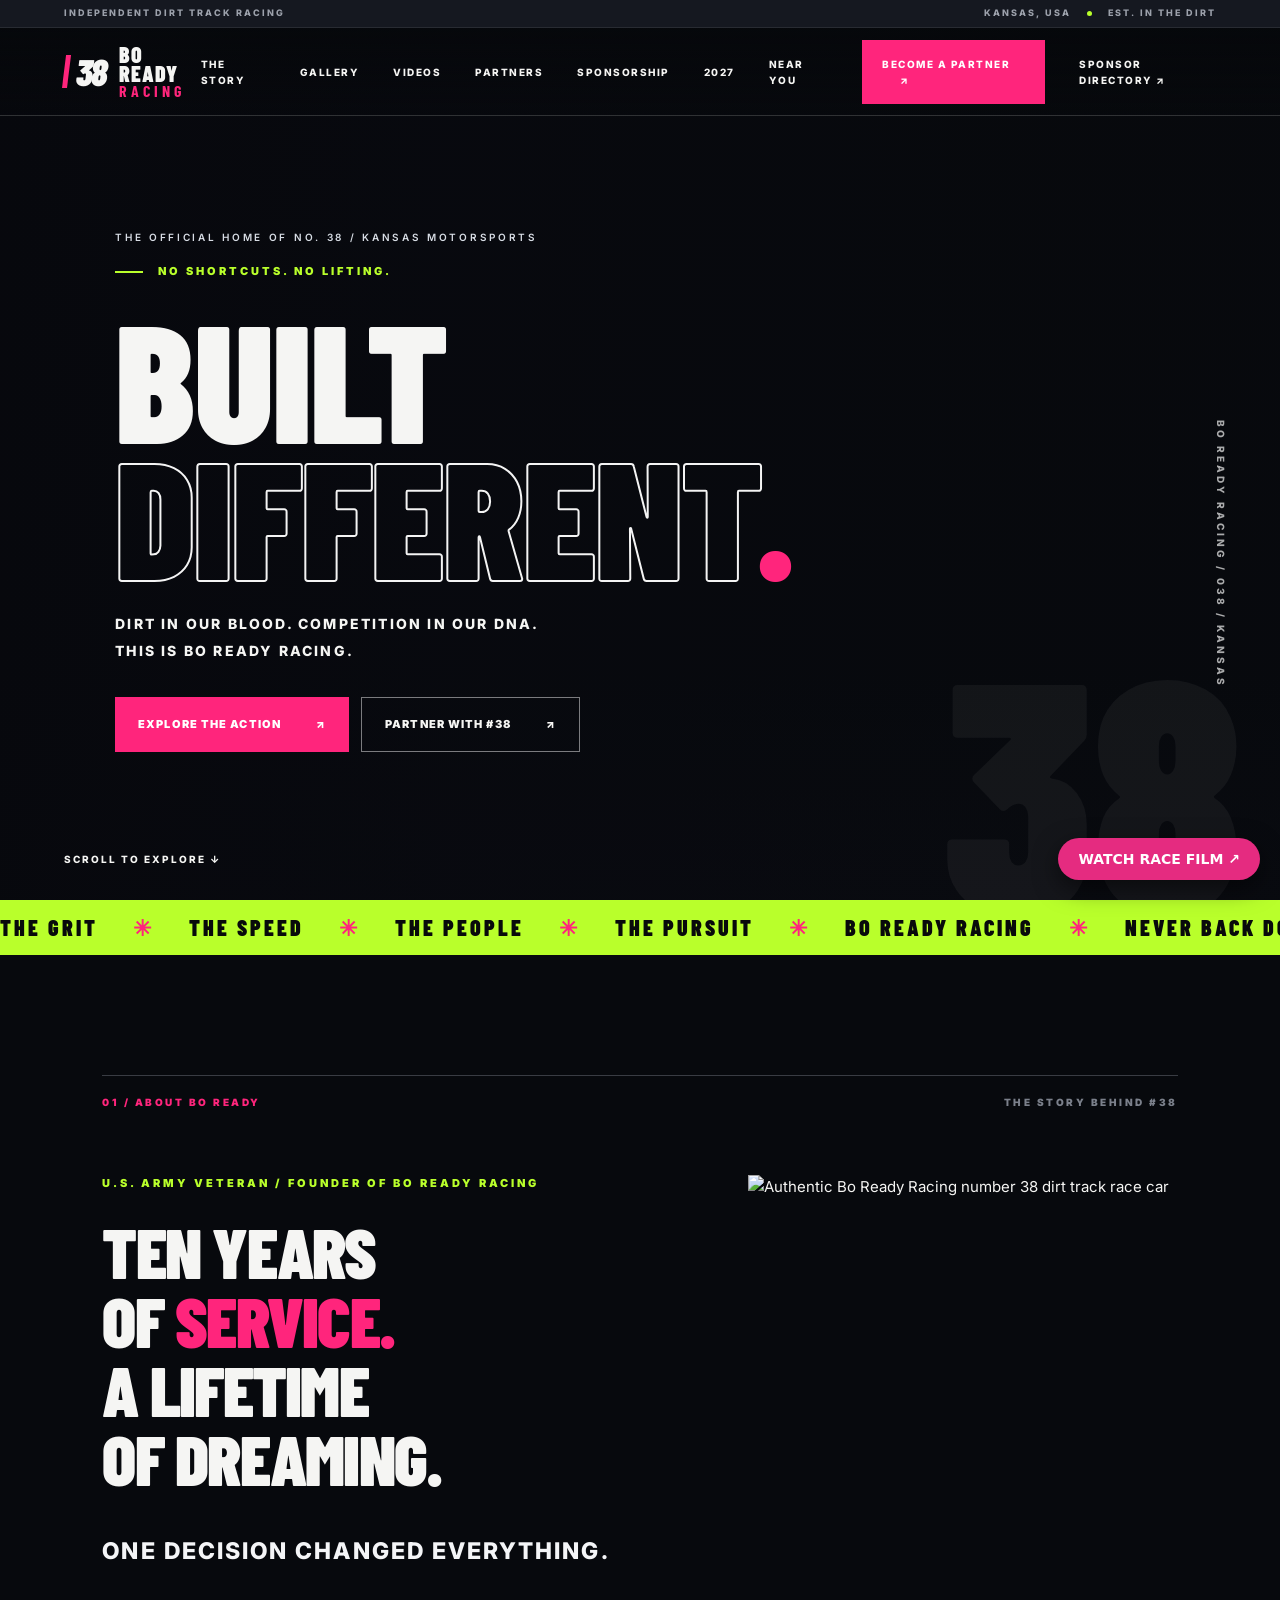
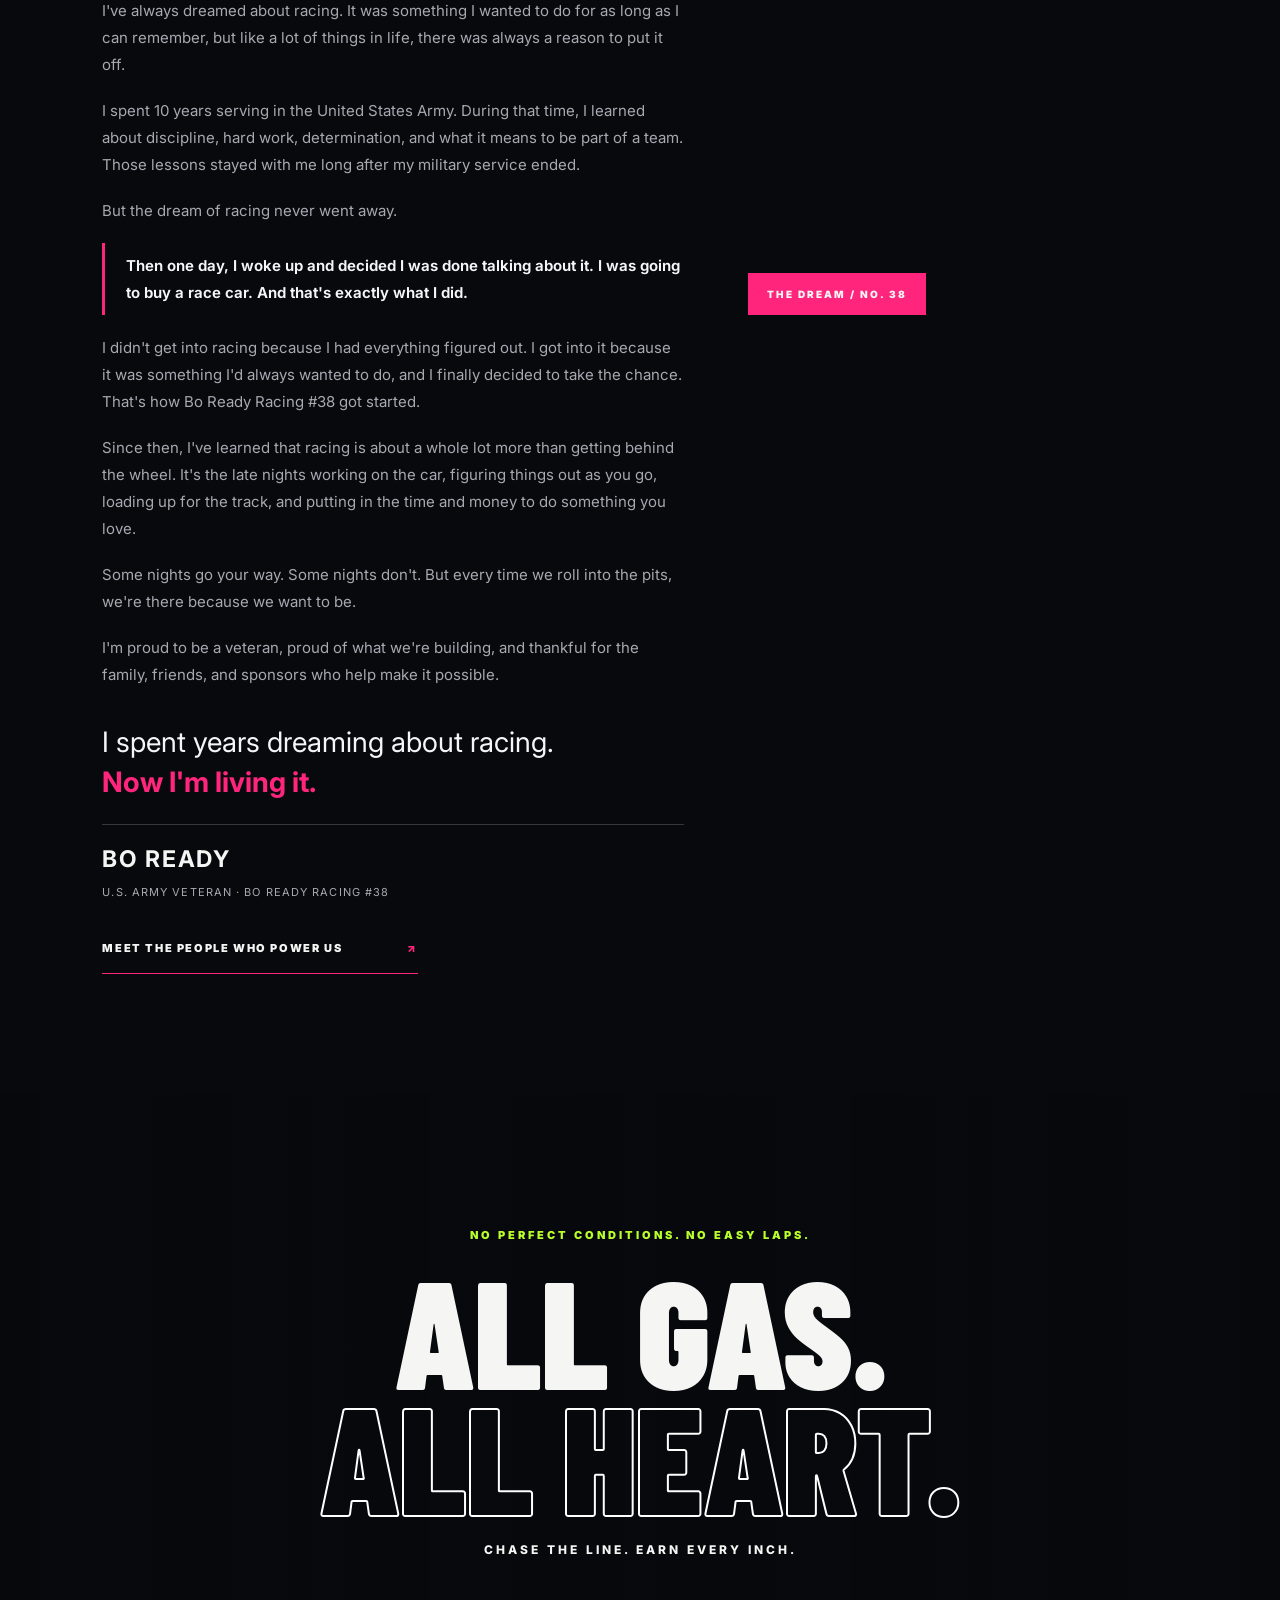
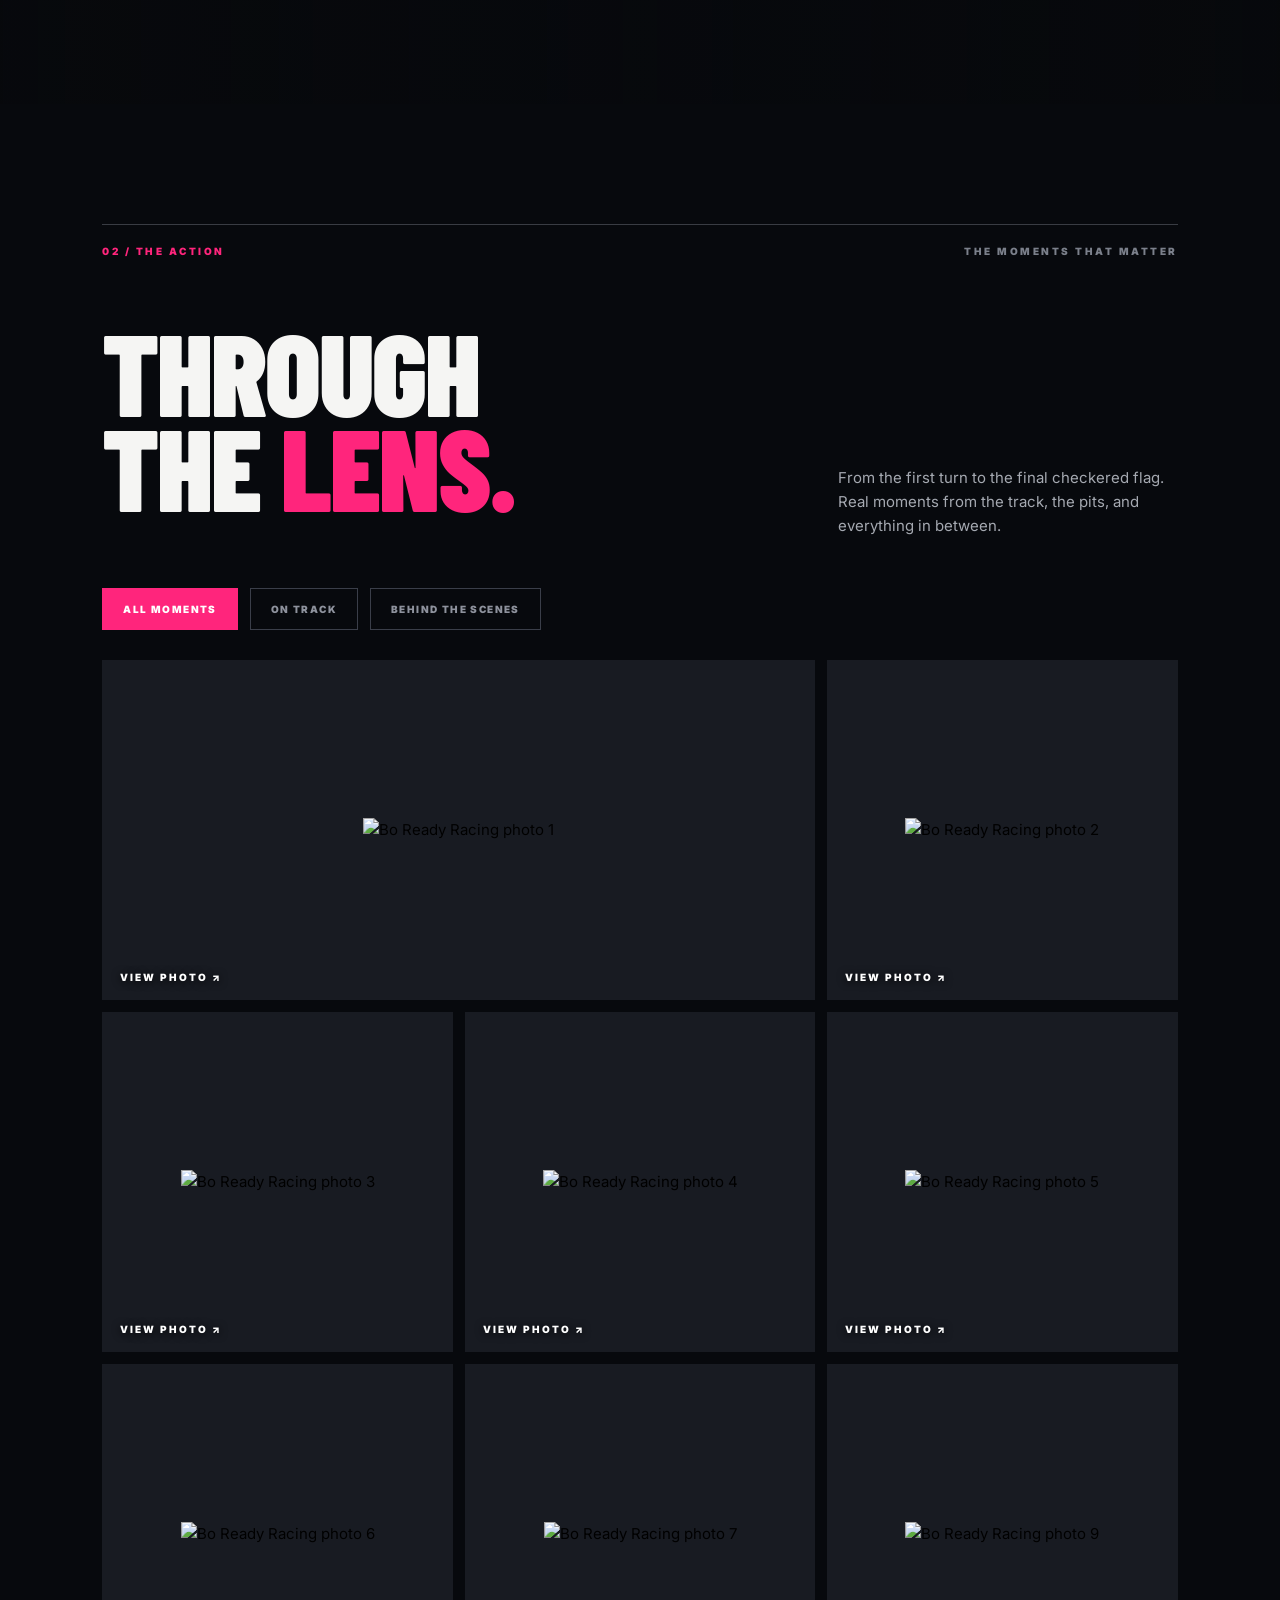
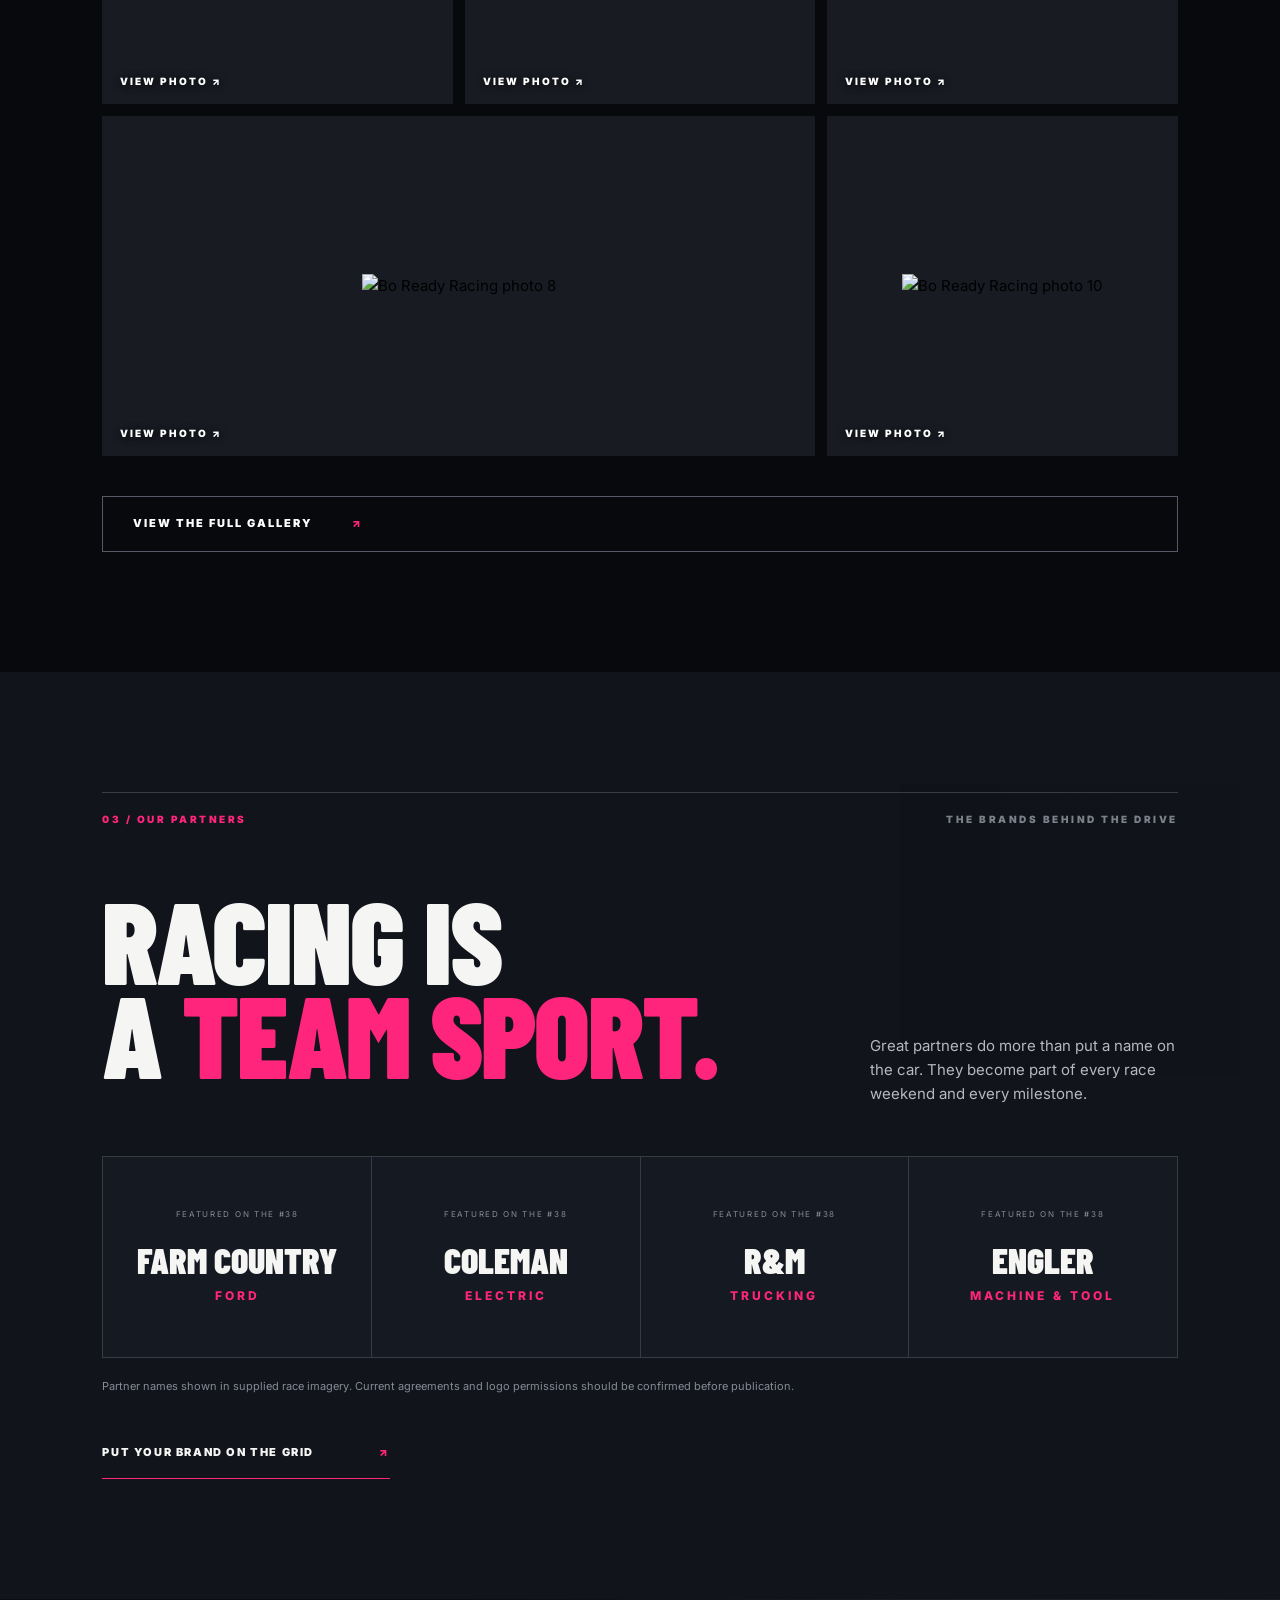
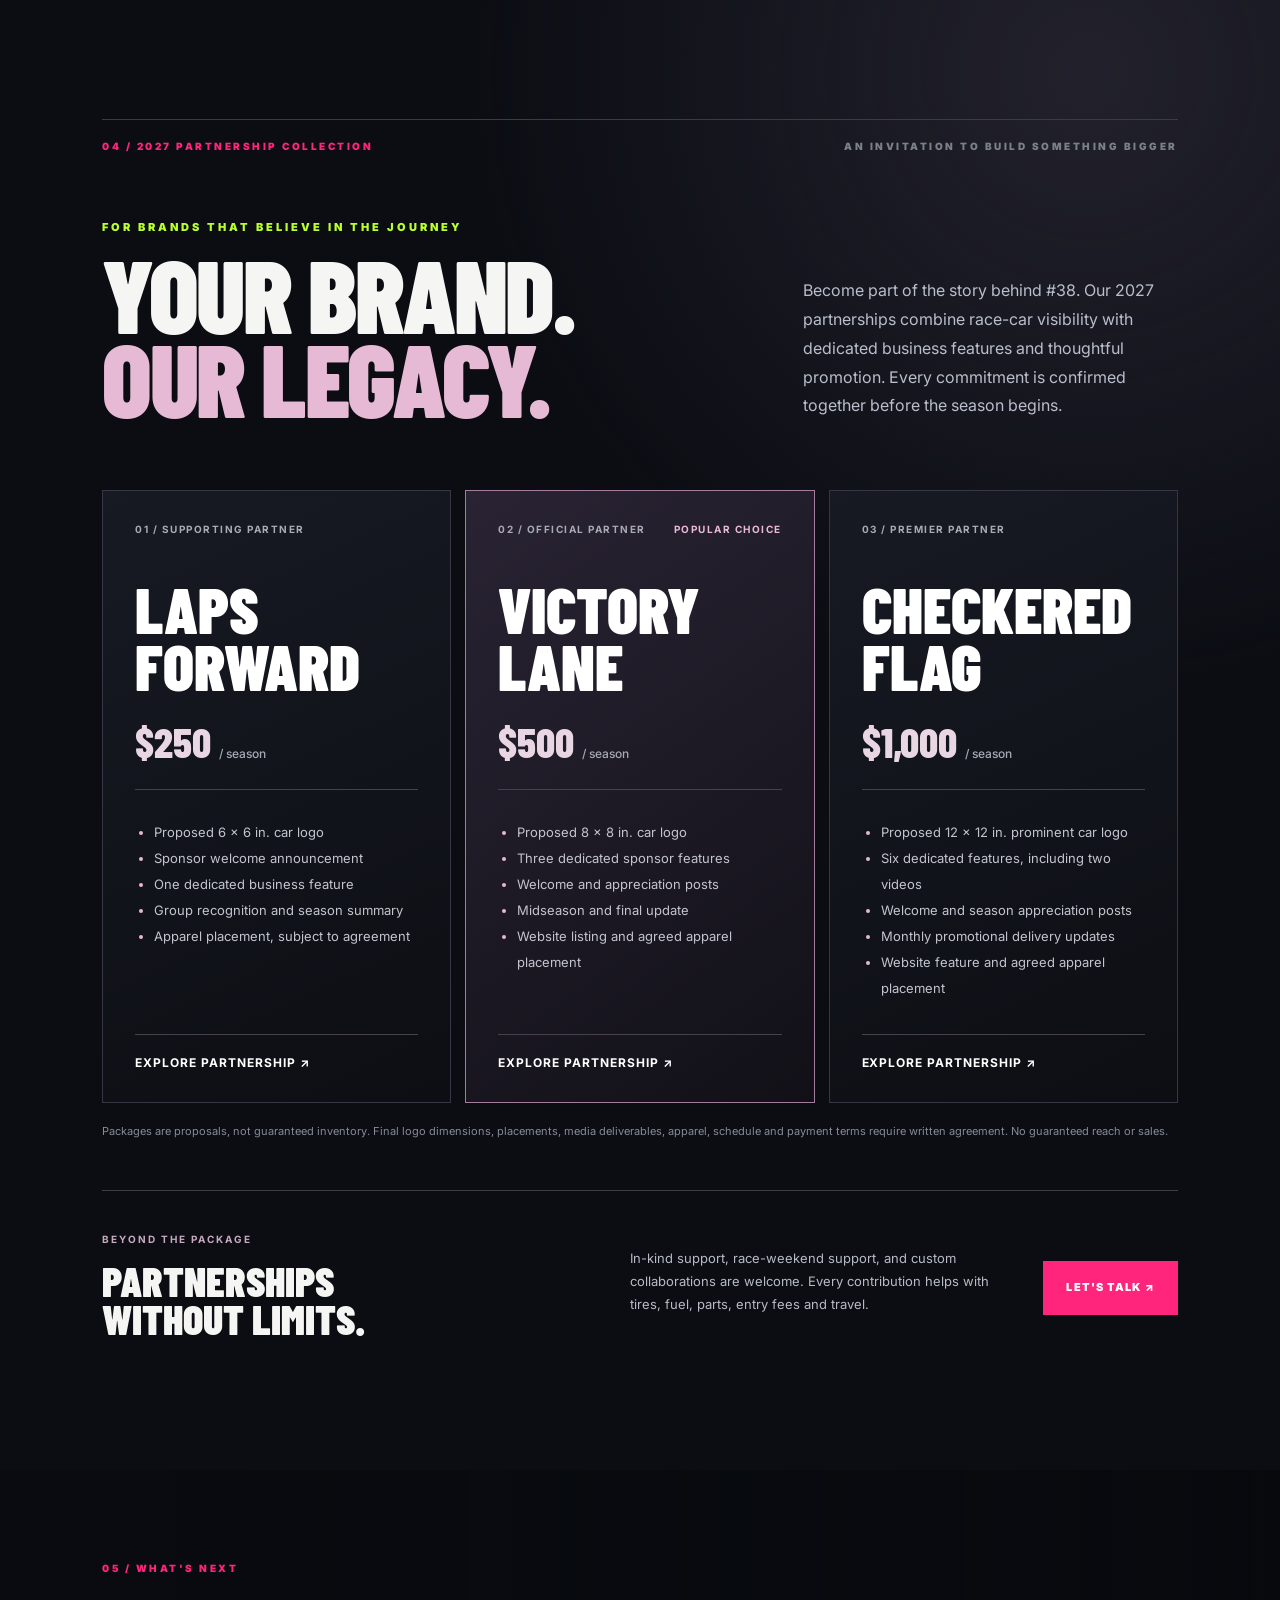
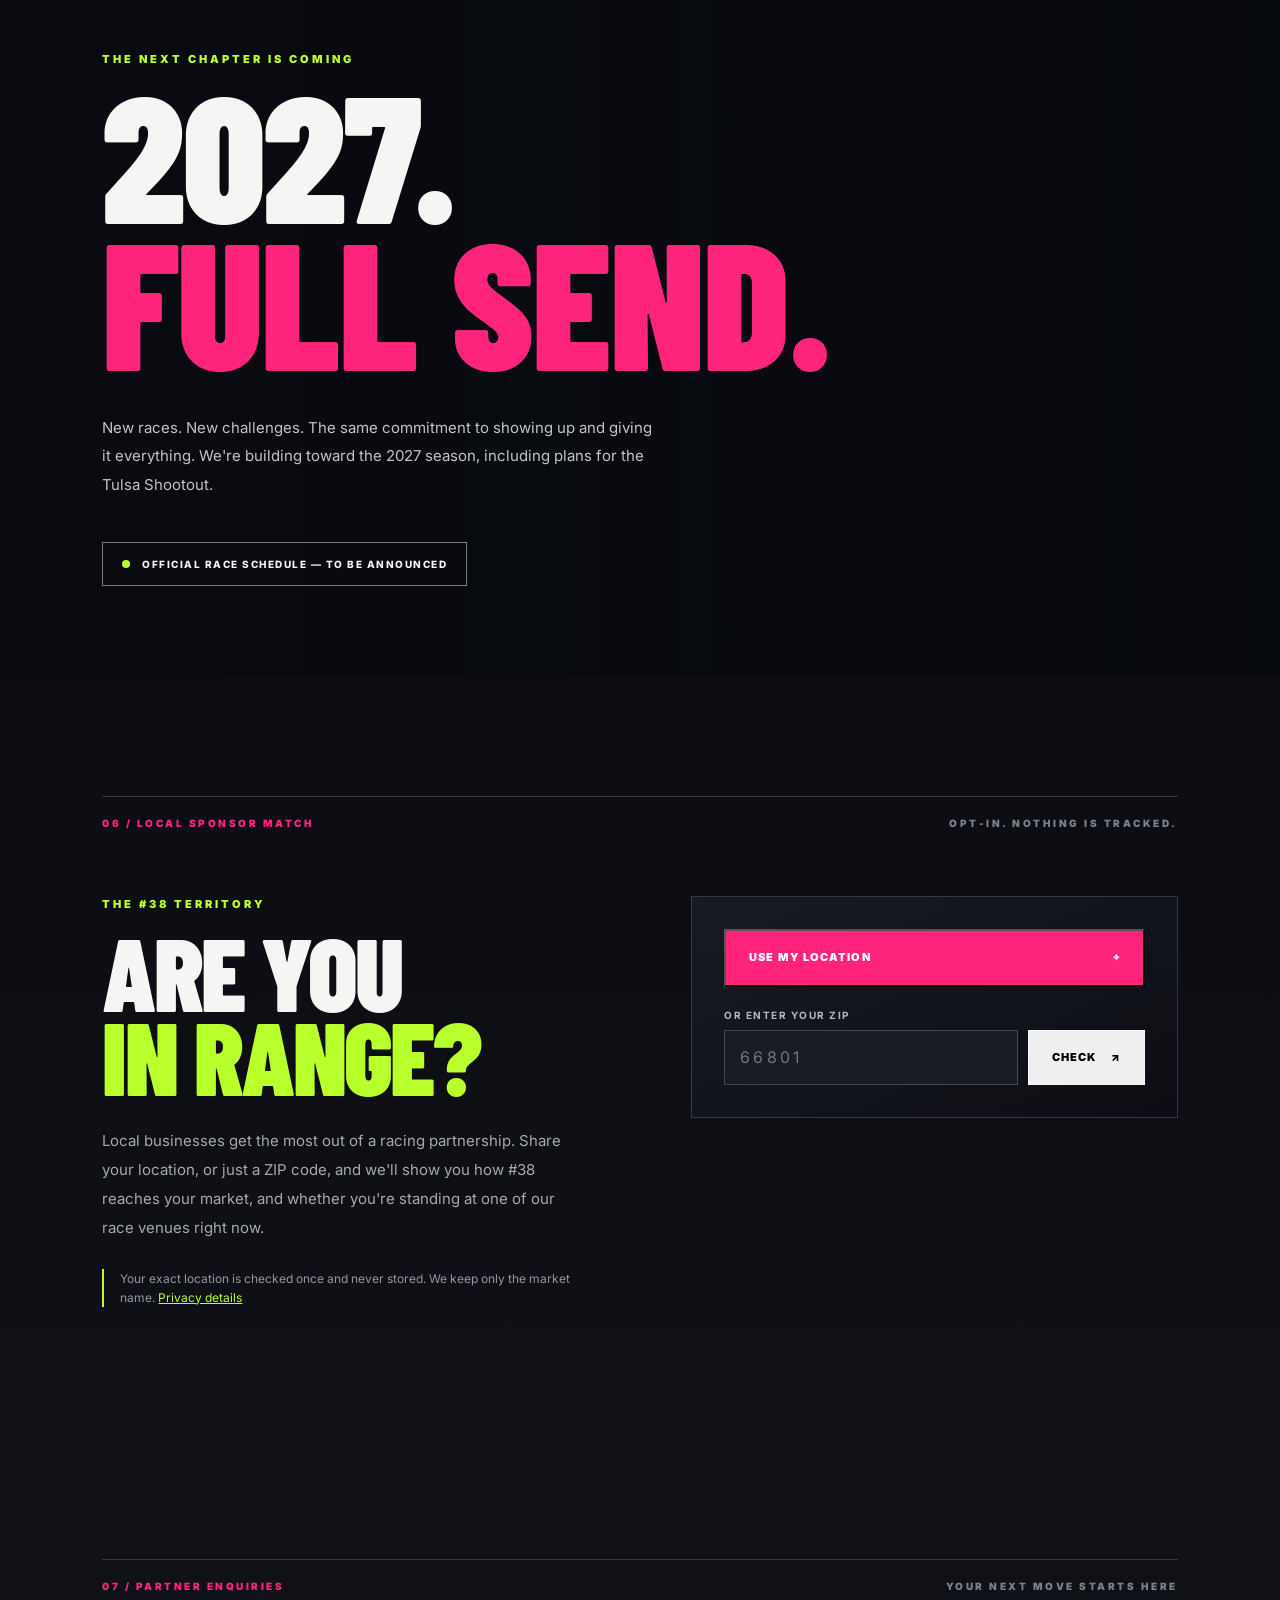
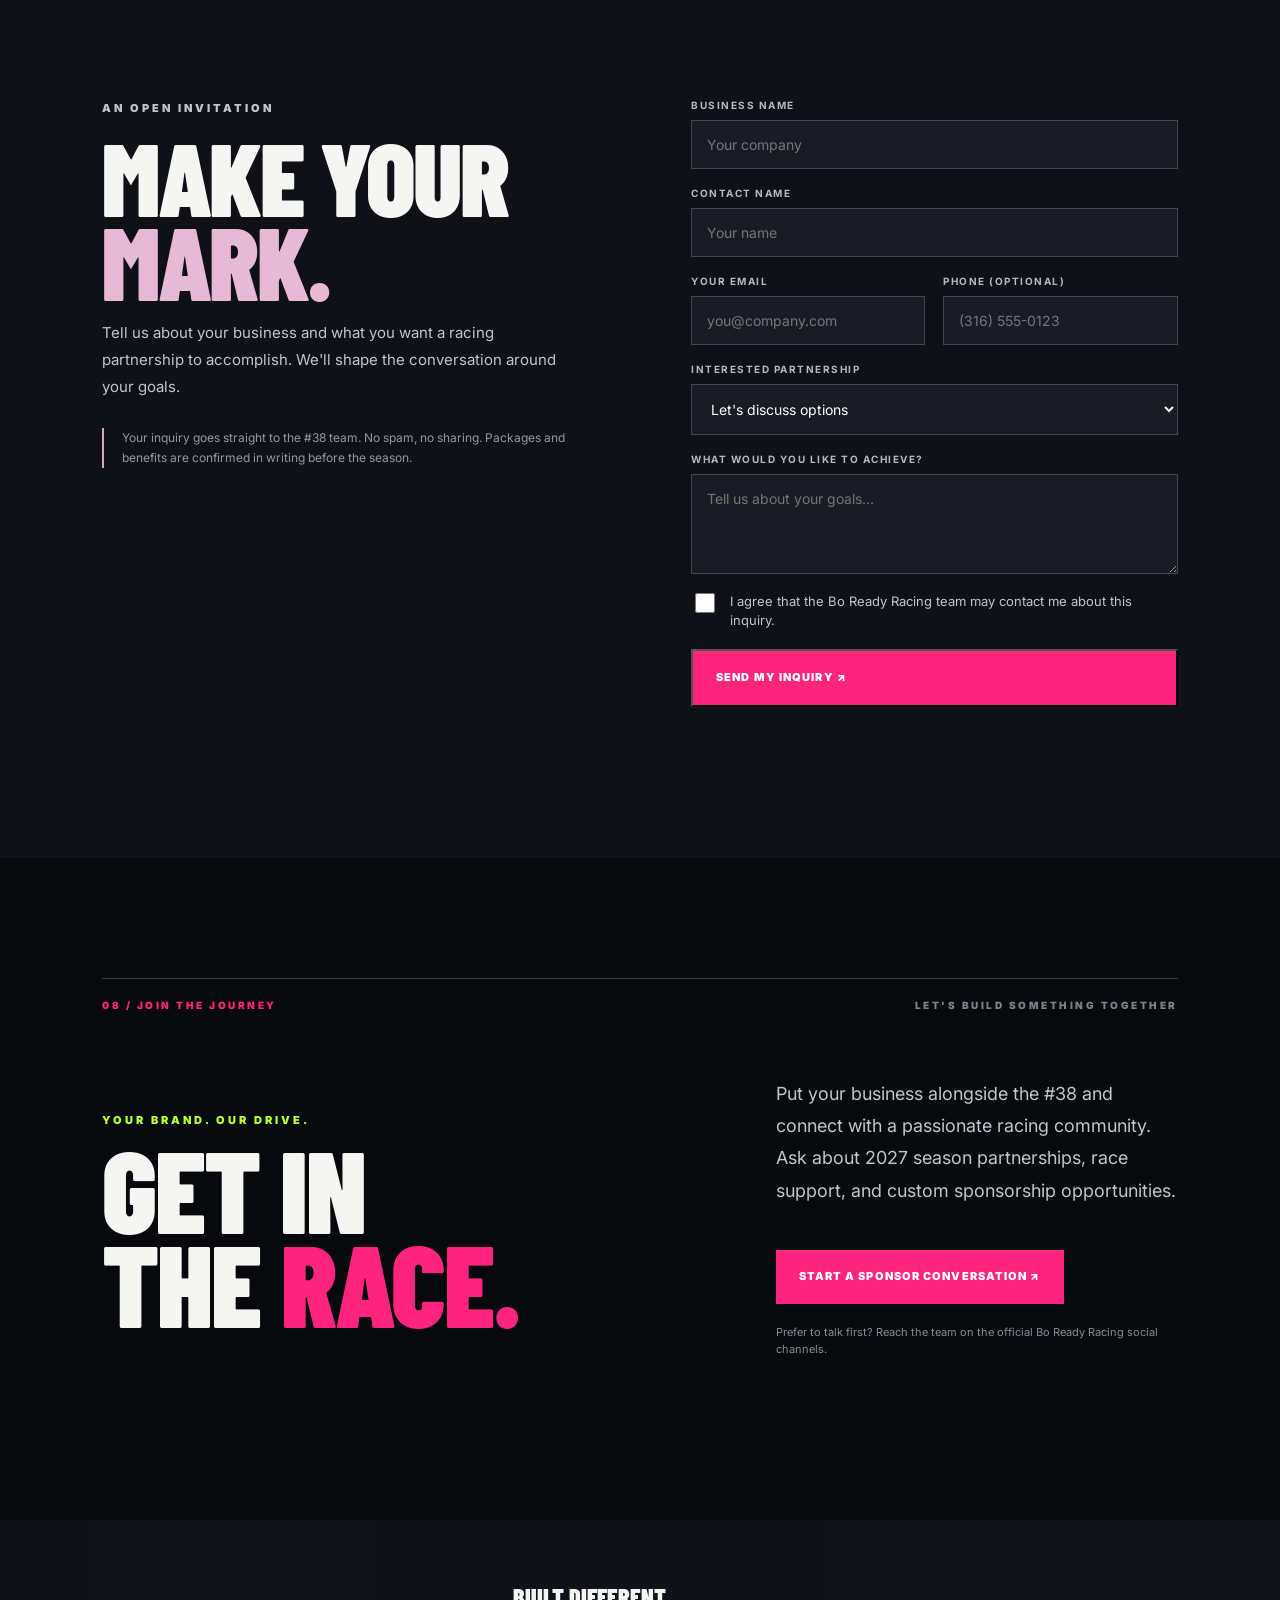
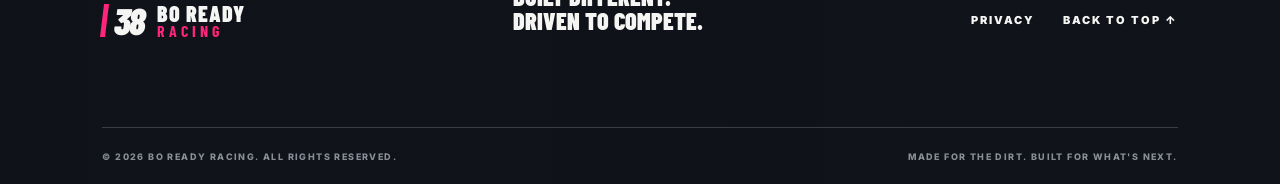
==== index.html @ 5e13cec2 "Add files via upload" ====
<!DOCTYPE html>

<html lang="en"><head><meta charset="utf-8"/><meta content="width=device-width,initial-scale=1" name="viewport"/><meta content="#090b10" name="theme-color"/><meta content="Bo Ready Racing #38. Kansas dirt track racing, race day stories, partners, and 2027 sponsorship opportunities." name="description"/><title>Bo Ready Racing — Built Different. #38</title><link href="%%SITE_URL%%/" rel="canonical"/><link href="favicon.svg" rel="icon" type="image/svg+xml"/><meta content="website" property="og:type"/><meta content="Bo Ready Racing" property="og:site_name"/><meta content="Bo Ready Racing #38 — Built Different" property="og:title"/><meta content="Kansas dirt track racing. Become a 2027 partner of the #38 car." property="og:description"/><meta content="%%SITE_URL%%/" property="og:url"/><meta content="%%SITE_URL%%/assets/photo-25.webp" property="og:image"/><meta content="summary_large_image" name="twitter:card"/><script type="application/ld+json">{"@context":"https://schema.org","@type":"SportsTeam","name":"Bo Ready Racing","sport":"Dirt track racing","url":"%%SITE_URL%%/","image":"%%SITE_URL%%/assets/photo-25.webp","description":"Independent dirt track racing team from Kansas, car #38."}</script><link href="https://fonts.googleapis.com" rel="preconnect"/><link crossorigin="" href="https://fonts.gstatic.com" rel="preconnect"/><link href="https://fonts.googleapis.com/css2?family=Barlow+Condensed:wght@500;600;700;800;900&amp;family=Inter:wght@400;500;600;700;800&amp;display=swap" rel="stylesheet"/><link href="styles.css" rel="stylesheet"/></head><body class="platinum-body"><div class="topline"><span>INDEPENDENT DIRT TRACK RACING</span><span>KANSAS, USA <i></i> EST. IN THE DIRT</span></div><header><a aria-label="Bo Ready Racing home" class="brand" href="#home"><span class="brand-icon">38</span><span class="brand-word">BO READY <strong>RACING</strong></span></a><button aria-expanded="false" aria-label="Toggle navigation" id="menu">☰</button><nav id="nav"><a href="#story">THE STORY</a><a href="gallery">GALLERY</a><a href="/videos">VIDEOS</a><a href="#partners">PARTNERS</a><a href="#packages">SPONSORSHIP</a><a href="#season">2027</a><a href="#nearby">NEAR YOU</a><a class="nav-cta" href="#inquiry">BECOME A PARTNER <span>↗</span></a><a href="/sponsors">SPONSOR DIRECTORY ↗</a></nav></header><main><section class="hero" id="home"><div class="hero-image"></div><div class="hero-shade"></div><div class="hero-content"><div class="platinum-stamp">THE OFFICIAL HOME OF NO. 38  /  KANSAS MOTORSPORTS</div><p class="kicker"><span class="dash"></span> NO SHORTCUTS. NO LIFTING.</p><h1>BUILT<br/><em>DIFFERENT<span>.</span></em></h1><p class="hero-description">DIRT IN OUR BLOOD. COMPETITION IN OUR DNA.<br/>THIS IS BO READY RACING.</p><div class="hero-actions"><a class="button primary" href="#gallery">EXPLORE THE ACTION <span>↗</span></a><a class="button ghost" href="#inquiry">PARTNER WITH #38 <span>↗</span></a></div></div><div class="hero-vertical">BO READY RACING / 038 / KANSAS</div><div class="hero-bottom"><span>SCROLL TO EXPLORE ↓</span><span>01 — 05</span></div><div class="hero-number">38</div></section><div class="ticker"><div>THE GRIT <b>✳</b> THE SPEED <b>✳</b> THE PEOPLE <b>✳</b> THE PURSUIT <b>✳</b> BO READY RACING <b>✳</b> NEVER BACK DOWN</div></div><section aria-labelledby="about-bo-title" class="section story story-personal" id="story">
<div class="section-top"><span class="index">01 / ABOUT BO READY</span><span class="side-note">THE STORY BEHIND #38</span></div>
<div class="story-grid"><div class="story-narrative">
<p class="overline">U.S. ARMY VETERAN <span aria-hidden="true">/</span> FOUNDER OF BO READY RACING</p>
<h2 id="about-bo-title">TEN YEARS<br/>OF <span>SERVICE.</span><br/>A LIFETIME<br/>OF DREAMING.</h2>
<p class="story-kicker">ONE DECISION CHANGED EVERYTHING.</p>
<p class="body-copy">I've always dreamed about racing. It was something I wanted to do for as long as I can remember, but like a lot of things in life, there was always a reason to put it off.</p>
<p class="body-copy">I spent 10 years serving in the United States Army. During that time, I learned about discipline, hard work, determination, and what it means to be part of a team. Those lessons stayed with me long after my military service ended.</p>
<p class="body-copy">But the dream of racing never went away.</p>
<p class="body-copy story-highlight">Then one day, I woke up and decided I was done talking about it. I was going to buy a race car. And that's exactly what I did.</p>
<p class="body-copy">I didn't get into racing because I had everything figured out. I got into it because it was something I'd always wanted to do, and I finally decided to take the chance. That's how Bo Ready Racing #38 got started.</p>
<p class="body-copy">Since then, I've learned that racing is about a whole lot more than getting behind the wheel. It's the late nights working on the car, figuring things out as you go, loading up for the track, and putting in the time and money to do something you love.</p>
<p class="body-copy">Some nights go your way. Some nights don't. But every time we roll into the pits, we're there because we want to be.</p>
<p class="body-copy">I'm proud to be a veteran, proud of what we're building, and thankful for the family, friends, and sponsors who help make it possible.</p>
<p class="story-closing">I spent years dreaming about racing.<br/><strong>Now I'm living it.</strong></p>
<div class="story-signature"><strong>BO READY</strong><span>U.S. ARMY VETERAN · BO READY RACING #38</span></div>
<a class="arrow-link" href="#partners">MEET THE PEOPLE WHO POWER US <span aria-hidden="true">↗</span></a>
</div><div class="story-visual"><img alt="Authentic Bo Ready Racing number 38 dirt track race car" loading="lazy" src="assets/photo-n01.webp"/><span class="image-tag">THE DREAM / NO. 38</span></div></div></section><section class="statement"><div class="statement-image"></div><div class="statement-content"><p class="overline">NO PERFECT CONDITIONS. NO EASY LAPS.</p><h2>ALL GAS.<br/><span>ALL HEART.</span></h2><p>CHASE THE LINE. EARN EVERY INCH.</p></div></section><section class="section action" id="gallery"><div class="section-top"><span class="index">02 / THE ACTION</span><span class="side-note">THE MOMENTS THAT MATTER</span></div><div class="section-heading"><h2>THROUGH<br/>THE <span>LENS.</span></h2><p>From the first turn to the final checkered flag. Real moments from the track, the pits, and everything in between.</p></div><div aria-label="Filter gallery" class="filters"><button class="active" data-filter="all">ALL MOMENTS</button><button data-filter="action">ON TRACK</button><button data-filter="pits">BEHIND THE SCENES</button></div><div class="gallery" id="photos"></div><a class="loadmore" href="gallery" id="more">VIEW THE FULL GALLERY <span>↗</span></a></section><section class="section partners" id="partners"><div class="section-top"><span class="index">03 / OUR PARTNERS</span><span class="side-note">THE BRANDS BEHIND THE DRIVE</span></div><div class="partners-head"><h2>RACING IS<br/>A <span>TEAM SPORT.</span></h2><p>Great partners do more than put a name on the car. They become part of every race weekend and every milestone.</p></div><div class="partner-logos"><div><small>FEATURED ON THE #38</small><strong>FARM COUNTRY</strong><span>FORD</span></div><div><small>FEATURED ON THE #38</small><strong>COLEMAN</strong><span>ELECTRIC</span></div><div><small>FEATURED ON THE #38</small><strong>R&amp;M</strong><span>TRUCKING</span></div><div><small>FEATURED ON THE #38</small><strong>ENGLER</strong><span>MACHINE &amp; TOOL</span></div></div><p class="disclaimer">Partner names shown in supplied race imagery. Current agreements and logo permissions should be confirmed before publication.</p><a class="arrow-link" href="#inquiry">PUT YOUR BRAND ON THE GRID <span>↗</span></a></section><section class="section platinum" id="packages"><div class="section-top"><span class="index">04 / 2027 PARTNERSHIP COLLECTION</span><span class="side-note">AN INVITATION TO BUILD SOMETHING BIGGER</span></div><div class="platinum-intro"><div><p class="overline">FOR BRANDS THAT BELIEVE IN THE JOURNEY</p><h2>YOUR BRAND.<br/><span>OUR LEGACY.</span></h2></div><p>Become part of the story behind #38. Our 2027 partnerships combine race-car visibility with dedicated business features and thoughtful promotion. Every commitment is confirmed together before the season begins.</p></div><div class="tier-grid"><article class="tier"><div class="tier-top">01 / SUPPORTING PARTNER</div><h3>LAPS<br/>FORWARD</h3><div class="tier-price">$250 <small>/ season</small></div><ul><li>Proposed 6 × 6 in. car logo</li><li>Sponsor welcome announcement</li><li>One dedicated business feature</li><li>Group recognition and season summary</li><li>Apparel placement, subject to agreement</li></ul><a class="tier-link" data-tier="Laps Forward — $250" href="#inquiry">EXPLORE PARTNERSHIP ↗</a></article><article class="tier featured"><div class="tier-top">02 / OFFICIAL PARTNER <span>POPULAR CHOICE</span></div><h3>VICTORY<br/>LANE</h3><div class="tier-price">$500 <small>/ season</small></div><ul><li>Proposed 8 × 8 in. car logo</li><li>Three dedicated sponsor features</li><li>Welcome and appreciation posts</li><li>Midseason and final update</li><li>Website listing and agreed apparel placement</li></ul><a class="tier-link" data-tier="Victory Lane — $500" href="#inquiry">EXPLORE PARTNERSHIP ↗</a></article><article class="tier"><div class="tier-top">03 / PREMIER PARTNER</div><h3>CHECKERED<br/>FLAG</h3><div class="tier-price">$1,000 <small>/ season</small></div><ul><li>Proposed 12 × 12 in. prominent car logo</li><li>Six dedicated features, including two videos</li><li>Welcome and season appreciation posts</li><li>Monthly promotional delivery updates</li><li>Website feature and agreed apparel placement</li></ul><a class="tier-link" data-tier="Checkered Flag — $1,000" href="#inquiry">EXPLORE PARTNERSHIP ↗</a></article></div><p class="disclaimer">Packages are proposals, not guaranteed inventory. Final logo dimensions, placements, media deliverables, apparel, schedule and payment terms require written agreement. No guaranteed reach or sales.</p><div class="tier-footer"><div><span>BEYOND THE PACKAGE</span><h3>PARTNERSHIPS<br/>WITHOUT LIMITS.</h3></div><p>In-kind support, race-weekend support, and custom collaborations are welcome. Every contribution helps with tires, fuel, parts, entry fees and travel.</p><a class="button primary" href="#inquiry">LET'S TALK ↗</a></div></section><section class="season" id="season"><div class="season-photo"></div><div class="season-inner"><span class="index">05 / WHAT'S NEXT</span><p class="overline">THE NEXT CHAPTER IS COMING</p><h2>2027.<br/><span>FULL SEND.</span></h2><p>New races. New challenges. The same commitment to showing up and giving it everything. We're building toward the 2027 season, including plans for the Tulsa Shootout.</p><div class="season-pill"><span class="pulse"></span> OFFICIAL RACE SCHEDULE — TO BE ANNOUNCED</div></div></section><section class="section nearby" id="nearby"><div class="section-top"><span class="index">06 / LOCAL SPONSOR MATCH</span><span class="side-note">OPT-IN. NOTHING IS TRACKED.</span></div><div class="nearby-grid"><div><p class="overline">THE #38 TERRITORY</p><h2>ARE YOU<br/><span>IN RANGE?</span></h2><p class="body-copy">Local businesses get the most out of a racing partnership. Share your location, or just a ZIP code, and we'll show you how #38 reaches your market, and whether you're standing at one of our race venues right now.</p><p class="privacy-line">Your exact location is checked once and never stored. We keep only the market name. <a href="privacy">Privacy details</a></p></div><div class="nearby-card" id="geo-card"><div class="geo-actions"><button class="button primary" id="geo-btn" type="button">USE MY LOCATION <span>⌖</span></button><form class="zip-form" id="zip-form" novalidate=""><label for="zip">OR ENTER YOUR ZIP</label><div><input autocomplete="postal-code" id="zip" inputmode="numeric" maxlength="5" pattern="[0-9]{5}" placeholder="66801"/><button class="button ghost" type="submit">CHECK <span>↗</span></button></div></form></div><div aria-live="polite" class="geo-result" hidden="" id="geo-result" role="status"><span class="geo-badge" id="geo-badge"></span><h3 id="geo-headline"></h3><p id="geo-message"></p><p class="geo-venue" hidden="" id="geo-venue"></p><div class="geo-buttons"><button class="button primary" hidden="" id="geo-checkin" type="button">CHECK IN AT THE TRACK <span>✓</span></button><a class="button ghost" href="#inquiry" id="geo-cta">TALK PARTNERSHIP <span>↗</span></a></div></div></div></div></section><section class="section inquiry" id="inquiry"><div class="section-top"><span class="index">07 / PARTNER ENQUIRIES</span><span class="side-note">YOUR NEXT MOVE STARTS HERE</span></div><div class="inquiry-grid"><div><p class="overline">AN OPEN INVITATION</p><h2>MAKE YOUR<br/><span>MARK.</span></h2><p>Tell us about your business and what you want a racing partnership to accomplish. We'll shape the conversation around your goals.</p><div class="inquiry-note">Your inquiry goes straight to the #38 team. No spam, no sharing. Packages and benefits are confirmed in writing before the season.</div></div><form id="sponsor-form" novalidate=""><div aria-hidden="true" class="hp"><label>Website<input autocomplete="off" name="website" tabindex="-1"/></label></div><label>BUSINESS NAME<input autocomplete="organization" maxlength="120" name="business" placeholder="Your company" required=""/><em class="err" data-err="business"></em></label><label>CONTACT NAME<input autocomplete="name" maxlength="120" name="contact" placeholder="Your name" required=""/><em class="err" data-err="contact"></em></label><div class="two"><label>YOUR EMAIL<input autocomplete="email" maxlength="200" name="email" placeholder="you@company.com" required="" type="email"/><em class="err" data-err="email"></em></label><label>PHONE (OPTIONAL)<input autocomplete="tel" maxlength="40" name="phone" placeholder="(316) 555-0123" type="tel"/><em class="err" data-err="phone"></em></label></div><label>INTERESTED PARTNERSHIP<select name="package"><option>Let's discuss options</option><option>Laps Forward — $250</option><option>Victory Lane — $500</option><option>Checkered Flag — $1,000</option><option>Custom / in-kind partnership</option></select></label><label>WHAT WOULD YOU LIKE TO ACHIEVE?<textarea maxlength="1500" name="goals" placeholder="Tell us about your goals..." rows="4"></textarea></label><input name="market" type="hidden"/><p class="market-tag" hidden="" id="market-tag"></p><label class="check"><input name="consent" required="" type="checkbox"/><span>I agree that the Bo Ready Racing team may contact me about this inquiry.</span></label><em class="err" data-err="consent"></em><button class="button primary" id="submit-btn" type="submit">SEND MY INQUIRY ↗</button><p aria-live="polite" class="form-status" id="form-status" role="status"></p><div hidden="" id="form-output"><p>We couldn't reach the server, so your inquiry was not sent. Copy it and send it through the team's official social channel instead.</p><textarea id="prepared" readonly="" rows="9"></textarea><button class="button ghost" id="copy-inquiry" type="button">COPY INQUIRY</button><span id="copy-status" role="status"></span></div></form></div></section><section class="section contact" id="contact"><div class="section-top"><span class="index">08 / JOIN THE JOURNEY</span><span class="side-note">LET'S BUILD SOMETHING TOGETHER</span></div><div class="contact-grid"><div><p class="overline">YOUR BRAND. OUR DRIVE.</p><h2>GET IN<br/>THE <span>RACE.</span></h2></div><div><p>Put your business alongside the #38 and connect with a passionate racing community. Ask about 2027 season partnerships, race support, and custom sponsorship opportunities.</p><a class="button primary" href="#inquiry">START A SPONSOR CONVERSATION ↗</a><p class="disclaimer">Prefer to talk first? Reach the team on the official Bo Ready Racing social channels.</p></div></div></section></main><footer><div class="footer-main"><a class="brand" href="#home"><span class="brand-icon">38</span><span class="brand-word">BO READY <strong>RACING</strong></span></a><p>BUILT DIFFERENT.<br/>DRIVEN TO COMPETE.</p><div class="footer-links"><a href="privacy">PRIVACY</a><a href="#home">BACK TO TOP ↑</a></div></div><div class="footer-bottom"><span>© <span id="year"></span> BO READY RACING. ALL RIGHTS RESERVED.</span><span>MADE FOR THE DIRT. BUILT FOR WHAT'S NEXT.</span></div></footer><dialog id="viewer"><button aria-label="Close photo" id="close">✕</button><img alt="Bo Ready Racing gallery photograph" id="large"/><p id="caption"></p></dialog><script src="photos.js"></script><script src="app.js"></script><script src="sponsor.js"></script><a href="/race-film.html" style="position:fixed;bottom:20px;right:20px;z-index:9999;background:#e52b80;color:white;padding:13px 20px;border-radius:100px;text-decoration:none;font:700 14px system-ui;box-shadow:0 8px 25px #0008">WATCH RACE FILM ↗</a></body></html>
---- styles.css ----
:root{--bg:#090b10;--panel:#11141b;--white:#f5f5f3;--muted:#969ba7;--pink:#ff257c;--green:#b9ff2b;--blue:#2774ff}*{box-sizing:border-box}html{scroll-behavior:smooth}body{margin:0;background:var(--bg);color:var(--white);font:15px/1.6 Inter,Arial,sans-serif}a{color:inherit;text-decoration:none}button{font:inherit;cursor:pointer}img{max-width:100%}.topline{height:28px;background:#151820;border-bottom:1px solid #282b32;color:#9ca1ab;display:flex;justify-content:space-between;align-items:center;padding:0 5%;font-size:9px;font-weight:800;letter-spacing:2px}.topline i{display:inline-block;width:5px;height:5px;background:var(--green);border-radius:50%;margin:0 12px}header{position:absolute;top:28px;left:0;width:100%;height:88px;z-index:10;display:flex;align-items:center;justify-content:space-between;padding:0 5%;border-bottom:1px solid #ffffff2b;background:linear-gradient(#06080bc9,#06080b22)}.brand{display:inline-flex;align-items:center;gap:12px}.brand-icon{font:900 37px/.9 'Barlow Condensed',sans-serif;letter-spacing:-2px;color:var(--white);border-left:5px solid var(--pink);padding-left:8px;transform:skew(-7deg)}.brand-word{font:900 22px/.9 'Barlow Condensed',sans-serif;letter-spacing:1px;display:flex;flex-direction:column}.brand-word strong{color:var(--pink);font-size:16px;letter-spacing:4px}nav{display:flex;align-items:center;gap:34px}nav a{font-size:10px;letter-spacing:1.5px;font-weight:800;transition:color .2s}nav a:hover{color:var(--pink)}nav .nav-cta{padding:16px 20px;background:var(--pink);color:white}nav .nav-cta span{margin-left:18px}#menu{display:none;background:transparent;color:white;border:0;font-size:27px}.hero{min-height:810px;height:calc(100svh - 28px);max-height:1150px;position:relative;overflow:hidden;display:flex;align-items:center}.hero-image{position:absolute;inset:0;background:url('assets/photo-25.webp') center 55%/cover no-repeat;filter:contrast(1.16) saturate(1.17)}.hero-shade{position:absolute;inset:0;background:linear-gradient(90deg,#07080de8 0%,#08090fba 34%,#08090f22 80%),linear-gradient(0deg,#090b10 0%,transparent 26%,#07090b3d 100%)}.hero-content{position:relative;z-index:2;margin:55px 0 0 9%;max-width:920px}.kicker,.overline{font-size:11px;letter-spacing:3px;font-weight:900;color:var(--green)}.dash{display:inline-block;width:28px;height:2px;background:var(--green);vertical-align:middle;margin-right:10px}h1,h2,p{margin-top:0}h1,h2{font-family:'Barlow Condensed',Impact,sans-serif;font-weight:900;line-height:.82;letter-spacing:-2px}h1{font-size:clamp(100px,13vw,220px);margin:30px 0 28px}h1 em{font-style:normal;color:transparent;-webkit-text-stroke:2px #f4f4f4}h1 em span{color:var(--pink);-webkit-text-stroke:0}.hero-description{font:800 14px/1.9 Inter,sans-serif;letter-spacing:2.2px}.hero-actions{display:flex;gap:12px;flex-wrap:wrap;margin-top:32px}.button{display:inline-flex;justify-content:space-between;align-items:center;gap:35px;padding:18px 23px;font-size:11px;font-weight:900;letter-spacing:1.1px;transition:transform .2s,background .2s}.button:hover{transform:translateY(-3px)}.primary{background:var(--pink);color:white}.ghost{border:1px solid #ffffff77}.hero-vertical{position:absolute;right:4%;top:45%;writing-mode:vertical-rl;font-size:10px;font-weight:800;letter-spacing:3px;color:#ffffffa8}.hero-bottom{position:absolute;bottom:33px;left:5%;right:5%;display:flex;justify-content:space-between;font-size:10px;font-weight:800;letter-spacing:2px;z-index:2}.hero-number{position:absolute;right:3%;bottom:0;font:900 330px/.7 'Barlow Condensed',sans-serif;color:#ffffff0c}.ticker{overflow:hidden;background:var(--green);color:#080a0b;padding:14px 0;white-space:nowrap;font:900 22px 'Barlow Condensed',sans-serif;letter-spacing:3px}.ticker div{width:max-content;animation:marquee 30s linear infinite}.ticker b{margin:0 28px;color:var(--pink)}@keyframes marquee{to{transform:translateX(-35%)}}.section{padding:120px 8%}.section-top{display:flex;justify-content:space-between;border-top:1px solid #393c43;padding-top:18px;margin-bottom:65px}.index,.side-note{font-size:10px;letter-spacing:2.5px;font-weight:900}.index{color:var(--pink)}.side-note{color:#7b808b}h2{font-size:clamp(75px,9vw,155px);margin-bottom:40px}h2 span{color:var(--pink)}.story-grid{display:grid;grid-template-columns:1fr 1fr;gap:9%;align-items:center}.story .overline{margin-bottom:24px}.body-copy{color:#a6a9b0;max-width:530px;font-size:15px;line-height:1.95}.arrow-link{display:inline-flex;gap:65px;border-bottom:1px solid var(--pink);padding:16px 0;margin-top:22px;font-size:11px;font-weight:900;letter-spacing:1.6px}.arrow-link span{color:var(--pink)}.story-visual{position:relative;height:690px;overflow:hidden}.story-visual img{width:100%;height:100%;object-fit:cover;object-position:center}.image-tag{position:absolute;bottom:0;left:0;background:var(--pink);padding:13px 19px;font-size:10px;letter-spacing:2px;font-weight:900}.statement{min-height:610px;position:relative;display:grid;place-items:center;text-align:center;overflow:hidden}.statement-image{position:absolute;inset:0;background:url('assets/photo-44.webp') center/cover;filter:brightness(.4) saturate(1.3)}.statement:after{content:'';position:absolute;inset:0;background:linear-gradient(90deg,#08090b77,#08090b1a,#08090b77)}.statement-content{position:relative;z-index:1;padding:80px 20px}.statement h2{font-size:clamp(95px,12vw,185px);margin:22px 0}.statement h2 span{color:transparent;-webkit-text-stroke:2px white}.statement-content>p:last-child{font-size:12px;letter-spacing:3px;font-weight:800}.section-heading{display:flex;justify-content:space-between;align-items:end;gap:30px}.section-heading p{max-width:340px;color:#a5a9b1}.filters{display:flex;gap:12px;margin:35px 0 30px;flex-wrap:wrap}.filters button{background:transparent;color:#8e929d;border:1px solid #3a3e49;padding:12px 20px;font-size:10px;font-weight:900;letter-spacing:1.4px}.filters button.active,.filters button:hover{background:var(--pink);color:white;border-color:var(--pink)}.gallery{display:grid;grid-template-columns:repeat(3,1fr);gap:12px}.tile{position:relative;display:block;width:100%;height:300px;padding:0;border:0;background:#181b22;overflow:hidden}.tile:nth-child(7n+1){grid-column:span 2;height:440px}.tile:nth-child(7n+2){height:440px}.tile img{width:100%;height:100%;object-fit:cover;transition:transform .5s,filter .5s;filter:saturate(.9)}.tile:hover img{transform:scale(1.05);filter:saturate(1.25)}.tile:after{content:'VIEW PHOTO ↗';position:absolute;bottom:15px;left:18px;font-size:10px;letter-spacing:2px;font-weight:900;color:white;text-shadow:0 1px 8px black}.loadmore{display:block;margin:40px auto 0;padding:18px 30px;background:transparent;color:white;border:1px solid #555a66;font-size:11px;font-weight:900;letter-spacing:2px}.loadmore span{margin-left:35px;color:var(--pink)}[hidden]{display:none!important}.partners{background:#11141b}.partners-head{display:grid;grid-template-columns:1.4fr .6fr;gap:50px;align-items:end}.partners-head p{color:#b5b8c1;max-width:350px}.partner-logos{display:grid;grid-template-columns:repeat(4,1fr);gap:1px;background:#373b45;border:1px solid #373b45;margin-top:35px}.partner-logos>div{background:#151921;min-height:200px;padding:25px;display:flex;flex-direction:column;justify-content:center;text-align:center}.partner-logos small{font-size:8px;letter-spacing:1.7px;color:#858b97;margin-bottom:22px}.partner-logos strong{font:900 clamp(24px,2.8vw,43px)/.95 'Barlow Condensed',sans-serif}.partner-logos span{font-size:12px;letter-spacing:3px;font-weight:800;color:var(--pink);margin-top:9px}.disclaimer{font-size:11px;color:#868b97;margin-top:20px}.season{position:relative;min-height:710px;display:flex;align-items:center;overflow:hidden}.season-photo{position:absolute;inset:0;background:linear-gradient(90deg,#090b10 5%,#090b10dc 45%,#090b1050),url('assets/photo-n02.webp') center/cover}.season-inner{position:relative;max-width:800px;margin-left:8%;padding:90px 20px 90px 0}.season-inner .index{display:block;margin-bottom:75px}.season h2{font-size:clamp(110px,14vw,220px)}.season-inner>p:not(.overline){max-width:550px;color:#c2c4ca;line-height:1.9}.season-pill{display:inline-flex;gap:12px;align-items:center;border:1px solid #777b85;padding:13px 19px;margin-top:28px;font-size:10px;letter-spacing:1.5px;font-weight:800}.pulse{height:8px;width:8px;background:var(--green);border-radius:50%}.contact{padding-bottom:150px}.contact-grid{display:grid;grid-template-columns:1.2fr .8fr;gap:70px;align-items:end}.contact-grid>div:last-child>p:first-child{font-size:18px;line-height:1.8;color:#c2c5ce;max-width:500px}.contact .button{margin-top:25px}footer{padding:65px 8% 20px;background:#13161d}.footer-main{display:flex;align-items:center;justify-content:space-between;gap:20px;padding-bottom:70px}.footer-main p{font:900 24px/1 'Barlow Condensed',sans-serif}.footer-main>a:last-child{font-size:11px;letter-spacing:2px;font-weight:900}.footer-bottom{border-top:1px solid #393d47;display:flex;justify-content:space-between;gap:15px;padding-top:22px;color:#888d98;font-size:9px;font-weight:800;letter-spacing:1.4px}dialog{position:fixed;max-width:94vw;max-height:95vh;padding:12px;background:#0c0e13;border:1px solid #454953;color:white}dialog::backdrop{background:#000e}dialog img{display:block;max-width:85vw;max-height:80vh;object-fit:contain}dialog #close{position:absolute;right:10px;top:10px;background:var(--pink);border:0;color:white;padding:8px 14px}dialog p{text-align:center;font-size:11px;letter-spacing:2px;margin:10px 0 0}@media(max-width:900px){nav{gap:16px}.story-grid{gap:5%}.story-visual{height:550px}.partner-logos{grid-template-columns:repeat(2,1fr)}.gallery{grid-template-columns:repeat(2,1fr)}.tile:nth-child(n){grid-column:auto;height:290px}.tile:nth-child(5n+1){grid-column:span 2;height:420px}}@media(max-width:680px){.topline{font-size:8px}.topline span:last-child{display:none}header{height:75px}.brand-icon{font-size:30px}.brand-word{font-size:18px}.brand-word strong{font-size:13px}#menu{display:block}nav{display:none;position:absolute;top:75px;left:0;right:0;background:#0d1017;flex-direction:column;align-items:stretch;gap:0;padding:18px 6% 30px}nav.open{display:flex}nav a{padding:15px 0}.hero{min-height:700px;height:92svh}.hero-image{background-position:61% center}.hero-shade{background:linear-gradient(90deg,#07080de8,#07080d61),linear-gradient(0deg,#07080dc9,transparent 60%)}.hero-content{margin:80px 6% 0}.kicker{font-size:9px}h1{font-size:clamp(78px,18vw,130px);letter-spacing:-1px}h1 em{-webkit-text-stroke:1px white}.hero-description{font-size:10px;letter-spacing:1.3px}.hero-actions{flex-direction:column;align-items:flex-start}.hero-vertical,.hero-number{display:none}.section{padding:78px 6%}.section-top{margin-bottom:45px}.side-note{display:none}h2{font-size:clamp(70px,15vw,110px)}.story-grid,.partners-head,.contact-grid{grid-template-columns:1fr}.story-visual{height:440px}.statement{min-height:470px}.statement h2{font-size:clamp(85px,17vw,140px)}.section-heading{display:block}.section-heading p{margin-top:20px}.gallery{gap:8px}.tile:nth-child(n){height:200px}.tile:nth-child(5n+1){height:270px}.partner-logos>div{min-height:160px}.season{min-height:650px}.season-inner{margin-left:6%}.season h2{font-size:clamp(95px,19vw,150px)}.footer-main{align-items:flex-start;flex-direction:column}.footer-bottom{flex-direction:column}.contact-grid{gap:10px}}@media(prefers-reduced-motion:reduce){html{scroll-behavior:auto}.ticker div{animation:none}.tile img,.button{transition:none}}

/* Platinum edition: restrained editorial motorsports styling */
:root{--platinum:#d8dde5;--champagne:#d4bd92}html{scroll-behavior:smooth}body{background:#07090d}.platinum-stamp{font:600 10px Inter,sans-serif;letter-spacing:.27em;color:#d8dde5;margin-bottom:20px}.platinum{background:radial-gradient(circle at 85% 5%,#22212c 0%,transparent 35%),#0b0d13}.platinum-intro{display:grid;grid-template-columns:1.25fr .75fr;gap:6vw;align-items:end;margin:40px 0 54px}.platinum-intro h2,.inquiry h2{font:900 clamp(56px,8vw,130px)/.82 'Barlow Condensed',sans-serif;letter-spacing:-.025em;margin:16px 0}.platinum-intro h2 span,.inquiry h2 span{color:#e6b9d4}.platinum-intro>p{font:400 16px/1.8 Inter,sans-serif;color:#b9becb;max-width:480px}.tier-grid{display:grid;grid-template-columns:repeat(3,minmax(0,1fr));gap:14px}.tier{min-height:530px;display:flex;flex-direction:column;background:linear-gradient(155deg,#171a23,#0c0e13);border:1px solid #353844;padding:32px;transition:transform .3s,border-color .3s}.tier:hover{transform:translateY(-6px);border-color:#d4bd92}.tier.featured{background:linear-gradient(145deg,#292333,#111017);border-color:#a47c9d}.tier-top{display:flex;justify-content:space-between;gap:12px;font:700 10px Inter,sans-serif;letter-spacing:.15em;color:#a9aab7}.tier-top span{color:#e9b9da}.tier h3{font:900 clamp(42px,5vw,74px)/.88 'Barlow Condensed',sans-serif;margin:46px 0 22px;color:white}.tier-price{font:800 42px 'Barlow Condensed',sans-serif;color:#e8d6e2;border-bottom:1px solid #42434b;padding-bottom:23px}.tier-price small{font:500 12px Inter,sans-serif;color:#a7aab5}.tier ul{padding:16px 0 20px 19px;color:#c3c4ce;font:400 13px/2 Inter,sans-serif}.tier li::marker{color:#e6b9d4}.tier-link{margin-top:auto;color:#fff;text-decoration:none;border-top:1px solid #46414b;padding-top:20px;font:700 12px Inter,sans-serif;letter-spacing:.08em}.tier-footer{display:grid;grid-template-columns:1.3fr 1fr auto;gap:30px;align-items:center;border-top:1px solid #3c3d46;margin-top:50px;padding-top:35px}.tier-footer span{font:700 10px Inter,sans-serif;letter-spacing:.2em;color:#c7a9c0}.tier-footer h3{font:900 42px/.9 'Barlow Condensed',sans-serif;margin:12px 0}.tier-footer p{font:400 13px/1.8 Inter,sans-serif;color:#b7bbc6}.inquiry{background:#101117}.inquiry-grid{display:grid;grid-template-columns:1fr 1fr;gap:8vw;padding-top:40px}.inquiry-grid>div>p{max-width:470px;line-height:1.8;color:#c3c5ce}.inquiry-note{font:400 12px/1.7 Inter,sans-serif;color:#9497a2;margin-top:28px;border-left:2px solid #d7a6c7;padding-left:18px}#sponsor-form{display:grid;gap:18px}#sponsor-form label{display:grid;gap:9px;font:700 10px Inter,sans-serif;letter-spacing:.15em;color:#b6b8c4}#sponsor-form input,#sponsor-form select,#sponsor-form textarea,#prepared{width:100%;box-sizing:border-box;border:1px solid #454651;background:#1a1c25;color:#fff;border-radius:0;padding:15px;font:400 14px Inter,sans-serif}#sponsor-form :is(input,select,textarea):focus{outline:2px solid #d5a9c7;outline-offset:2px}#form-output{border-top:1px solid #555;padding-top:20px}#form-output p{font-size:13px;color:#d2d2dc}#prepared{margin:12px 0}#copy-status{padding-left:10px;font-size:12px;color:#e8c5da}@media(max-width:850px){.platinum-intro,.inquiry-grid{grid-template-columns:1fr}.tier-grid{grid-template-columns:1fr}.tier{min-height:auto}.tier-footer{grid-template-columns:1fr}.tier h3{font-size:64px}.platinum-intro h2,.inquiry h2{font-size:clamp(55px,12vw,95px)}}@media(prefers-reduced-motion:reduce){html{scroll-behavior:auto}.tier{transition:none}}

/* ---- Backend-driven additions: local sponsor match, form states ---- */
.nearby{background:linear-gradient(180deg,#0b0d13,#0f1117)}.nearby-grid{display:grid;grid-template-columns:1fr 1fr;gap:8vw;align-items:start}.nearby h2{font:900 clamp(56px,8vw,130px)/.82 'Barlow Condensed',sans-serif;letter-spacing:-.025em;margin:16px 0 28px}.nearby h2 span{color:var(--green)}.privacy-line{font-size:12px;color:#9497a2;border-left:2px solid var(--green);padding-left:16px;margin-top:26px;max-width:470px}.privacy-line a{color:var(--green);text-decoration:underline}.nearby-card{background:linear-gradient(155deg,#171a23,#0c0e13);border:1px solid #353844;padding:32px;display:grid;gap:26px}.geo-actions{display:grid;gap:22px}.geo-actions .button{width:100%;justify-content:space-between}.geo-actions .button:disabled{opacity:.6;cursor:progress}.zip-form label{display:block;font:700 10px Inter,sans-serif;letter-spacing:.15em;color:#b6b8c4;margin-bottom:9px}.zip-form div{display:flex;gap:10px}.zip-form input{flex:1;min-width:0;border:1px solid #454651;background:#1a1c25;color:#fff;border-radius:0;padding:15px;font:400 16px Inter,sans-serif;letter-spacing:.2em}.zip-form input:focus,#sponsor-form :is(input,select,textarea):focus-visible{outline:2px solid var(--green);outline-offset:2px}.geo-result{border-top:1px solid #3c3d46;padding-top:24px}.geo-badge{display:inline-block;background:var(--green);color:#080a0b;font:900 10px Inter,sans-serif;letter-spacing:.18em;padding:7px 11px}.geo-result h3,.thanks h3{font:900 clamp(34px,4vw,54px)/.9 'Barlow Condensed',sans-serif;margin:18px 0 12px}.geo-result p{color:#c3c5ce;line-height:1.7}.geo-venue{font-size:12px;color:#9497a2!important}.geo-buttons{display:flex;gap:10px;flex-wrap:wrap;margin-top:20px}
.hp{position:absolute!important;left:-9999px;width:1px;height:1px;overflow:hidden}#sponsor-form .two{display:grid;grid-template-columns:1fr 1fr;gap:18px}#sponsor-form label.check{display:flex;gap:12px;align-items:flex-start;font:400 13px/1.5 Inter,sans-serif;letter-spacing:0;color:#c3c5ce}#sponsor-form label.check input{width:20px;height:20px;margin-top:1px;accent-color:var(--pink);flex:none}.err{font:500 12px Inter,sans-serif;font-style:normal;letter-spacing:0;color:#ff7aa8;min-height:0}.err:empty{display:none}#sponsor-form [aria-invalid=true]{border-color:#ff7aa8}.market-tag{font-size:12px;color:var(--green);margin:-6px 0 0}.form-status{font-size:13px;color:#d2d2dc;margin:0;min-height:1em}#sponsor-form button:disabled{opacity:.6;cursor:progress}.thanks{padding:34px;border:1px solid #353844;background:#171a23}.thanks:focus{outline:none}.thanks p{color:#c3c5ce;line-height:1.7}.footer-links{display:flex;gap:28px;font-size:11px;letter-spacing:2px;font-weight:900}
@media(max-width:850px){.nearby-grid{grid-template-columns:1fr}#sponsor-form .two{grid-template-columns:1fr}}@media(max-width:680px){.nearby-card{padding:22px}.footer-links{flex-direction:column;gap:12px}}
.nearby-grid>*{min-width:0}.zip-form .button{width:auto;flex:none;gap:14px}.geo-result h3{overflow-wrap:anywhere}@media(max-width:850px){.nearby-grid{grid-template-columns:minmax(0,1fr)}.inquiry-grid{grid-template-columns:minmax(0,1fr)}}
/* mobile overflow fixes */
html,body{overflow-x:clip}.tier-grid{grid-template-columns:repeat(3,minmax(0,1fr))}.tier{min-width:0}@media(max-width:850px){.tier-grid{grid-template-columns:minmax(0,1fr)}}@media(max-width:680px){h1{font-size:clamp(58px,16.5vw,130px)}.hero-content{margin-right:6%}.tier h3{font-size:clamp(44px,15vw,64px)}}
.nearby-card,.geo-actions{grid-template-columns:minmax(0,1fr)}.geo-actions .button{max-width:100%}.zip-form input{width:100%}

.gallery{grid-auto-flow:dense}
@media(min-width:901px){.gallery{grid-auto-flow:dense}.tile:nth-child(n){height:340px;grid-column:auto}.tile:nth-child(7n+1){grid-column:span 2}}

/* ---- Full gallery page ---- */
.gp-header{display:flex;justify-content:space-between;align-items:center;gap:20px;padding:20px 5%;border-bottom:1px solid #ffffff22;position:sticky;top:0;z-index:10;background:#07090dee;backdrop-filter:blur(8px)}.gp-nav{display:flex;align-items:center;gap:28px}.gp-nav a{font-size:10px;letter-spacing:1.5px;font-weight:800}.gp-nav .nav-cta{padding:14px 18px;background:var(--pink);color:#fff}.gp-nav .nav-cta span{margin-left:14px}
.gp-main{padding:70px 5% 40px}.gp-head{display:grid;grid-template-columns:1.3fr .7fr;gap:5vw;align-items:end}.gp-head h1{font-size:clamp(84px,12vw,190px);margin:20px 0 10px}.gp-head h1 em{font-style:normal;color:transparent;-webkit-text-stroke:2px #f4f4f4}.gp-head h1 em span{color:var(--pink);-webkit-text-stroke:0}.gp-intro{color:#a5a9b1;max-width:380px;line-height:1.8}.gp-intro span{color:var(--green);font-weight:700}
.gp-filters{margin:44px 0 28px}.gp-filters b{font-weight:800;margin-left:6px;opacity:.65}
.gp-grid{columns:3;column-gap:12px}.gp-tile{display:block;position:relative;width:100%;padding:0;margin:0 0 12px;border:0;background:#181b22;overflow:hidden;break-inside:avoid}.gp-tile img{display:block;width:100%;height:100%;object-fit:cover;transition:transform .5s,filter .5s;filter:saturate(.92)}.gp-tile:hover img,.gp-tile:focus-visible img{transform:scale(1.04);filter:saturate(1.2)}.gp-tile:focus-visible{outline:2px solid var(--green);outline-offset:2px}
.gp-cta{margin:110px 0 40px;padding-top:50px;border-top:1px solid #393c43;display:grid;gap:22px;justify-items:start}.gp-cta h2{font-size:clamp(60px,9vw,130px);margin:0}.gp-cta h2 span{color:var(--pink)}
#lb{padding:0;border:0;background:#05060a;max-width:100vw;max-height:100vh;width:100vw;height:100vh;margin:0;overflow:hidden}#lb[open]{display:grid;place-items:center}#lb img{max-width:92vw;max-height:84vh;object-fit:contain}#lb-cap{position:absolute;bottom:18px;left:0;right:0;margin:0;text-align:center;font-size:11px;letter-spacing:2px;font-weight:800;color:#c3c5ce}#lb-close{position:absolute;right:16px;top:16px;z-index:2;background:var(--pink);border:0;color:#fff;padding:10px 16px}.lb-nav{position:absolute;top:50%;transform:translateY(-50%);z-index:2;background:#0c0e13cc;border:1px solid #454953;color:#fff;font-size:34px;line-height:1;width:54px;height:72px}.lb-nav:hover{background:var(--pink);border-color:var(--pink)}.lb-prev{left:12px}.lb-next{right:12px}
@media(max-width:900px){.gp-grid{columns:2}.gp-head{grid-template-columns:1fr}}@media(max-width:560px){.gp-grid{columns:1}.gp-nav a:first-child{display:none}.gp-main{padding-top:48px}.gp-head h1{font-size:clamp(70px,22vw,110px)}.gp-head h1 em{-webkit-text-stroke:1px #f4f4f4}.lb-nav{width:42px;height:56px;font-size:28px}}
@media(prefers-reduced-motion:reduce){.gp-tile img{transition:none}}

/* Platinum gallery refinement */
.gallery-page{background:#07090d}.gp-grid{columns:unset;display:grid;grid-template-columns:repeat(3,minmax(0,1fr));gap:12px;align-items:stretch}.gp-tile{margin:0;aspect-ratio:1.45!important;cursor:zoom-in}.gp-tile.gp-feature{grid-column:span 2;aspect-ratio:2.95!important}.gp-tile img{height:100%;width:100%;object-fit:cover}.gp-view{position:absolute;bottom:0;left:0;right:0;padding:28px 18px 16px;text-align:left;font:800 12px Inter,sans-serif;letter-spacing:.14em;color:white;background:linear-gradient(transparent,rgba(0,0,0,.72))}.gp-head h1,.gp-cta h2{letter-spacing:-.035em}.gp-header{border-bottom:1px solid #34363c}.gp-feature img{object-position:center 32%}
@media(max-width:850px){.gp-grid{grid-template-columns:repeat(2,minmax(0,1fr))}.gp-tile.gp-feature{grid-column:span 2}}@media(max-width:550px){.gp-grid{grid-template-columns:1fr;gap:9px}.gp-tile.gp-feature{grid-column:span 1;aspect-ratio:1.45!important}}

/* Premium photography: unique section images, editorial presentation */
.story-visual img{aspect-ratio:3/4;object-fit:cover;object-position:50% 18%}
.story-visual{overflow:hidden}.story-visual img{transition:transform .65s cubic-bezier(.2,.7,.2,1)}.story-visual:hover img{transform:scale(1.025)}
.partners{position:relative;isolation:isolate}.partners:before{content:"";position:absolute;right:0;top:7rem;width:min(30vw,380px);height:290px;background:linear-gradient(90deg,#090b10dd,#090b1050),url("assets/photo-oct-10.webp") center/cover;opacity:.28;z-index:-1;pointer-events:none}
footer{position:relative;isolation:isolate}footer:before{content:"";position:absolute;inset:0;background:linear-gradient(90deg,#090b10f5,#090b10e0),url("assets/photo-38.webp") center/cover;opacity:.35;z-index:-1;pointer-events:none}
@media(max-width:760px){.partners:before{width:70vw;height:210px;opacity:.16}.story-visual img{aspect-ratio:4/5}}
@media(prefers-reduced-motion:reduce){.story-visual img{transition:none}.story-visual:hover img{transform:none}}

/* About Bo Ready: editorial story treatment */
.story-personal .story-grid{grid-template-columns:minmax(0,1.15fr) minmax(0,.85fr);gap:clamp(30px,5vw,90px);align-items:start}
.story-personal h2{font-size:clamp(40px,5.5vw,86px);line-height:.98;letter-spacing:-.025em;max-width:100%;overflow-wrap:normal}
.story-personal .story-narrative{min-width:0}
.story-personal .story-kicker{font-size:clamp(15px,1.8vw,23px);font-weight:800;letter-spacing:.09em;color:#f4f5f7;margin:28px 0}
.story-personal .body-copy{max-width:680px;font-size:clamp(15px,1.15vw,17px);line-height:1.8;margin:0 0 19px}
.story-personal .story-highlight{color:#f4f5f7;border-left:3px solid var(--pink);padding:9px 0 9px 21px;font-weight:650}
.story-personal .story-closing{font-size:clamp(19px,2.2vw,30px);line-height:1.4;color:#f4f5f7;margin:35px 0 22px}
.story-personal .story-closing strong{color:var(--pink)}
.story-personal .story-signature{display:flex;flex-direction:column;gap:6px;padding-top:16px;border-top:1px solid #ffffff30}
.story-personal .story-signature strong{font-size:23px;letter-spacing:.08em}
.story-personal .story-signature span{color:#a6a9b0;font-size:11px;letter-spacing:.1em}
.story-personal .story-visual{height:min(70vw,740px);min-height:420px;position:sticky;top:100px}
@media(max-width:900px){.story-personal .story-grid{grid-template-columns:1fr}.story-personal .story-visual{position:relative;top:auto;height:460px;min-height:0}.story-personal h2{font-size:clamp(43px,9vw,75px)}}
@media(max-width:520px){.story-personal .story-visual{height:360px}.story-personal h2{font-size:clamp(38px,10vw,54px)}.story-personal .story-kicker{letter-spacing:.04em}}
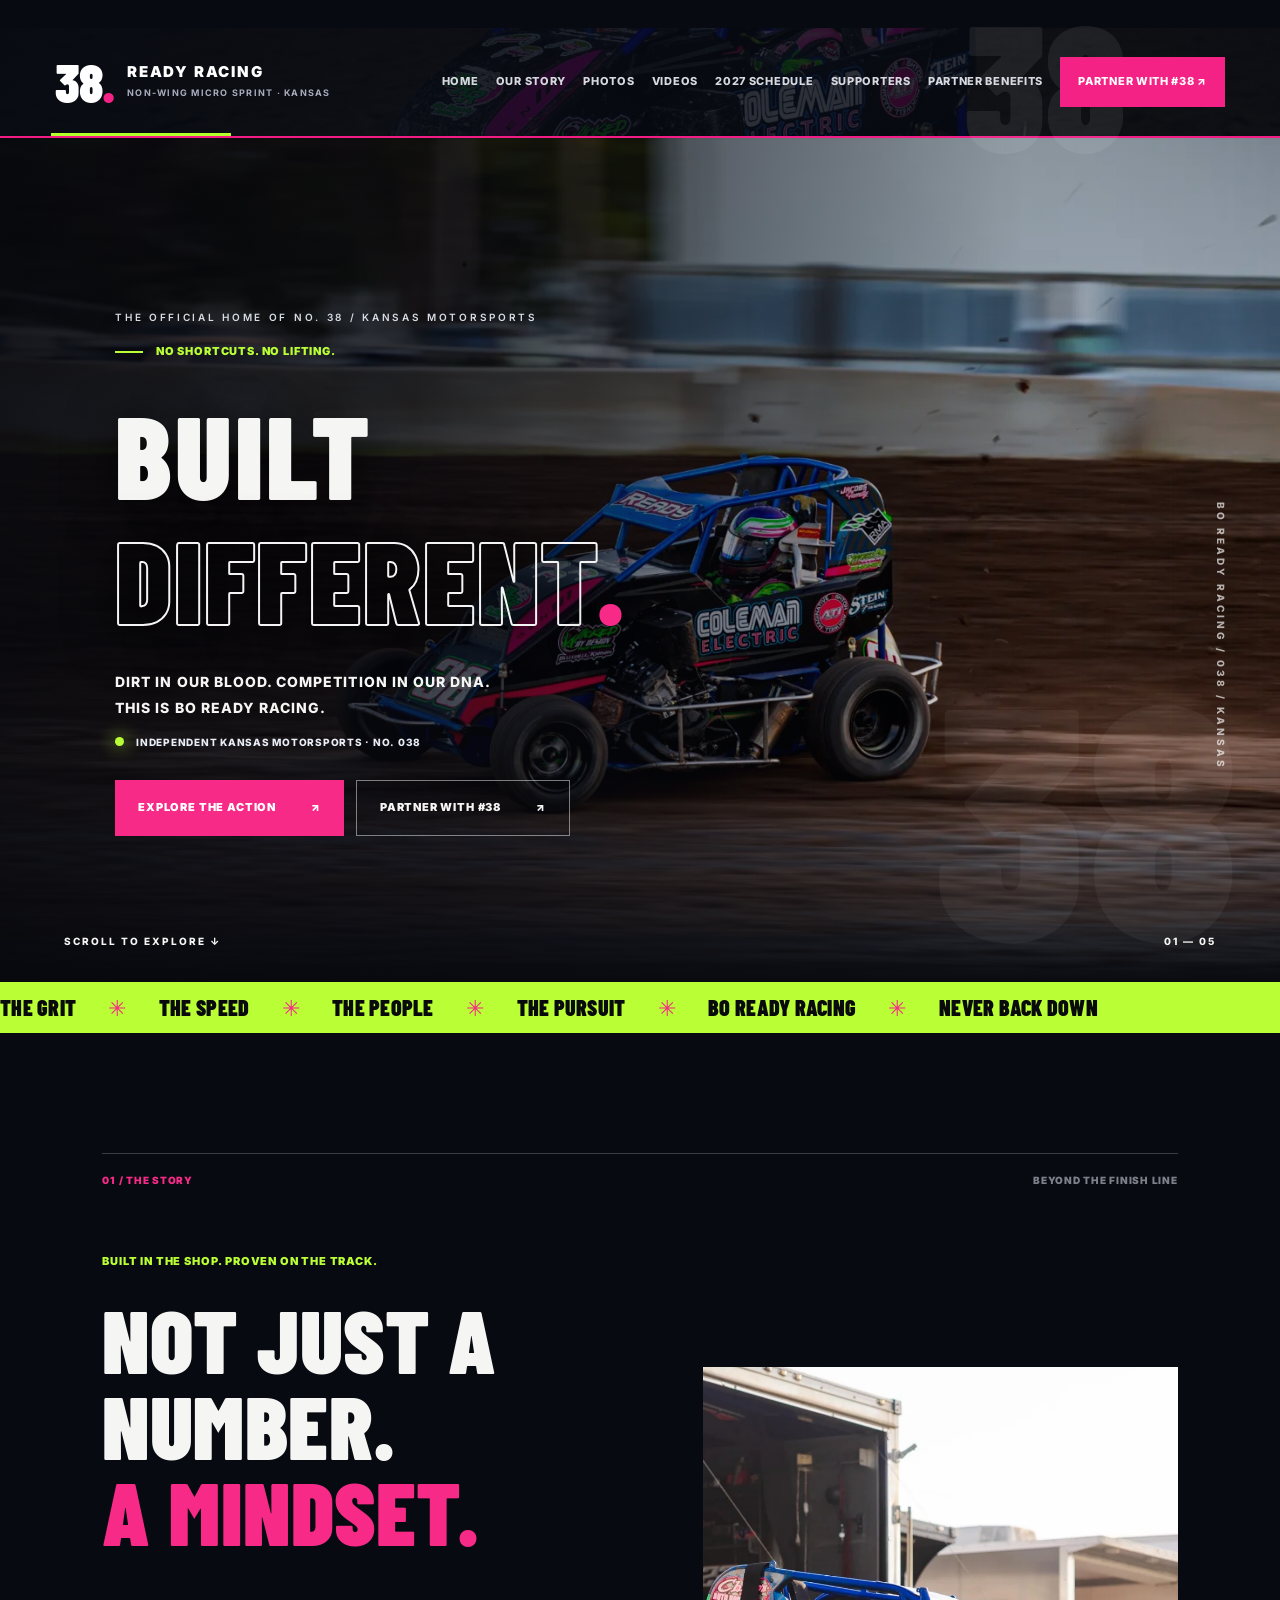
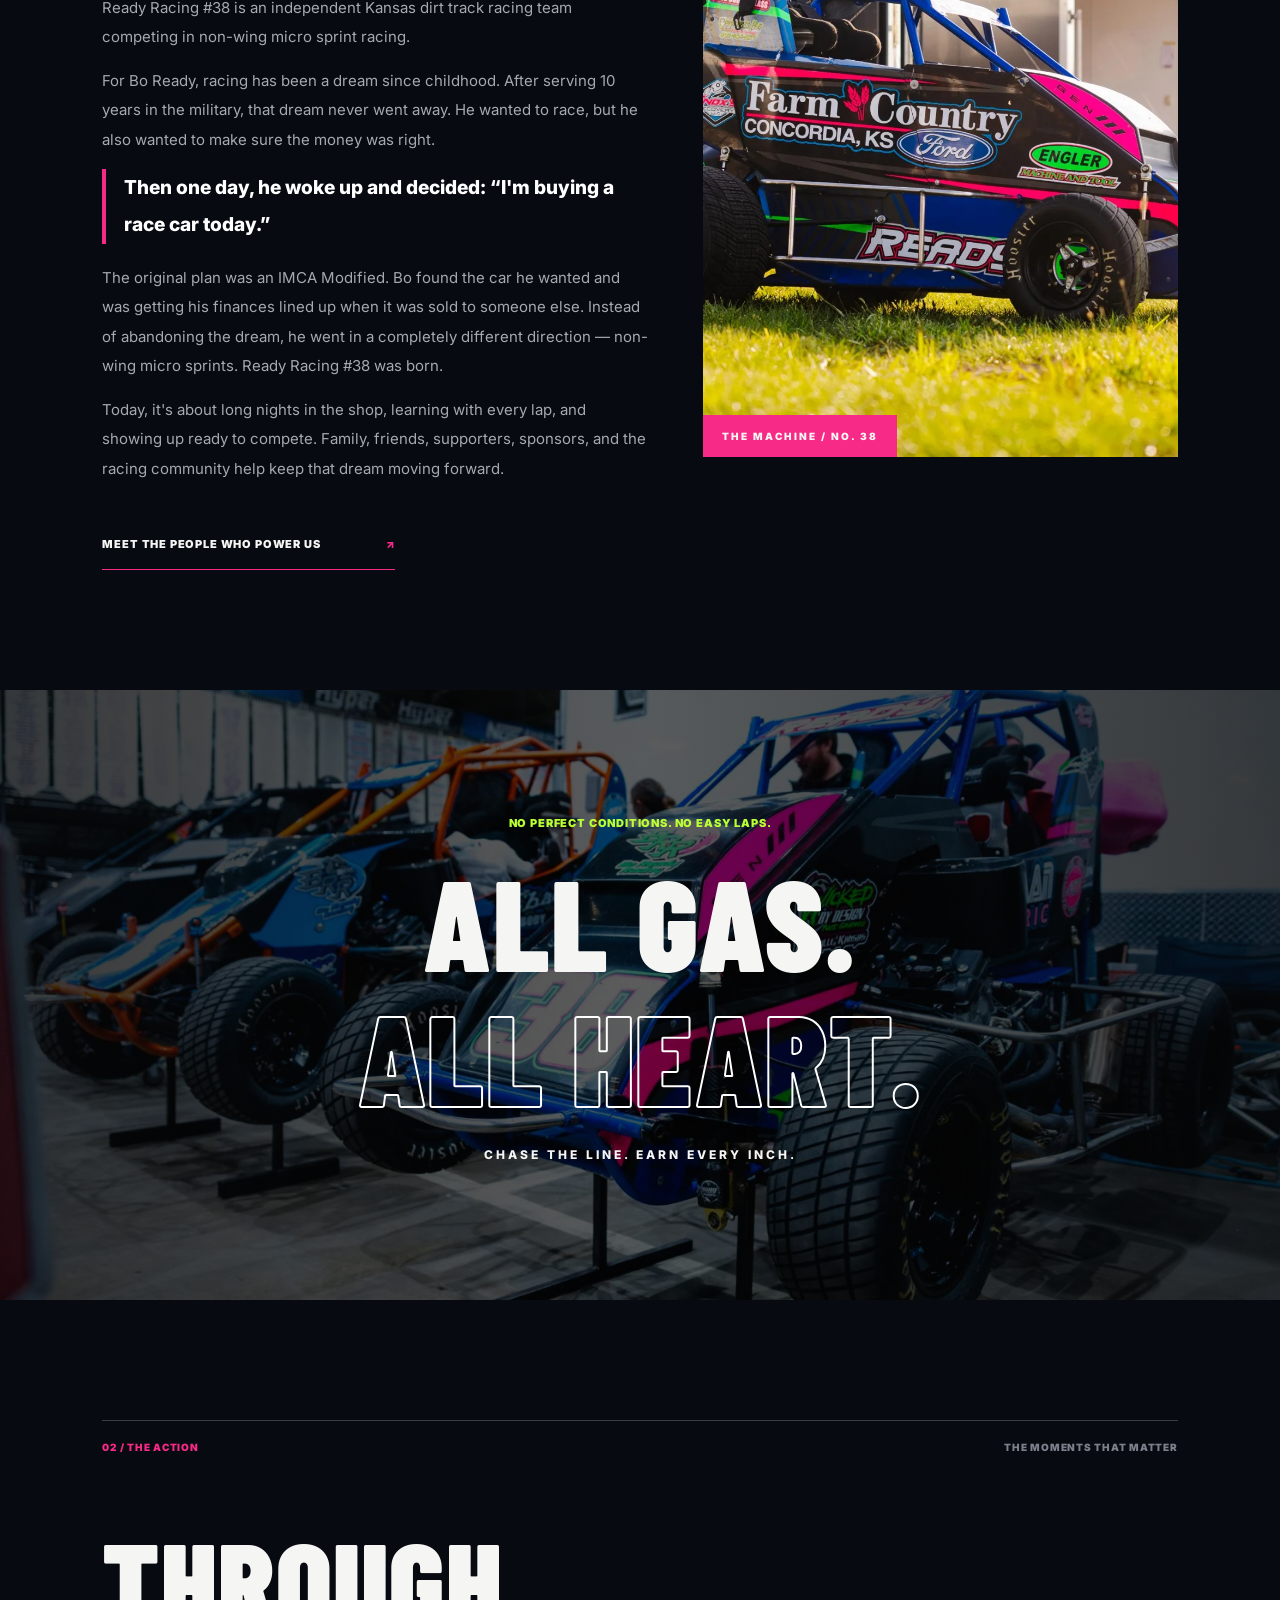
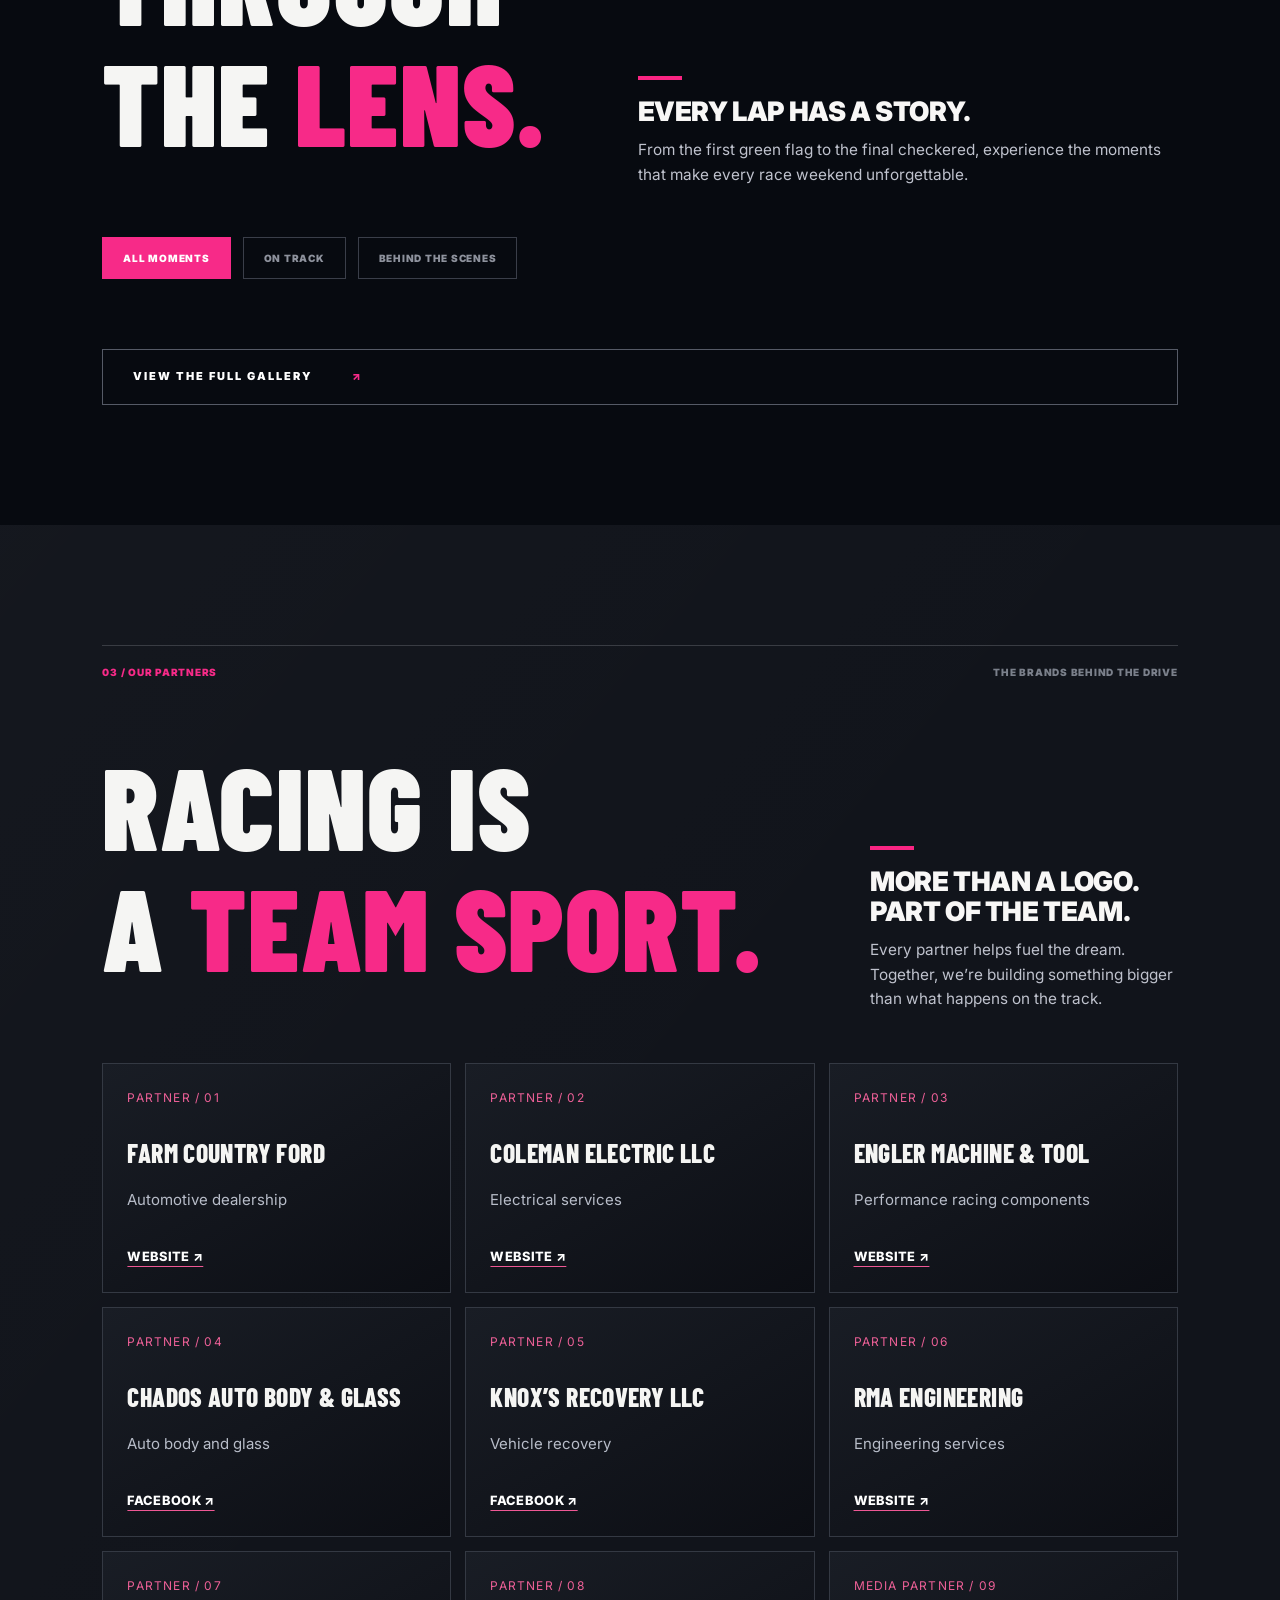
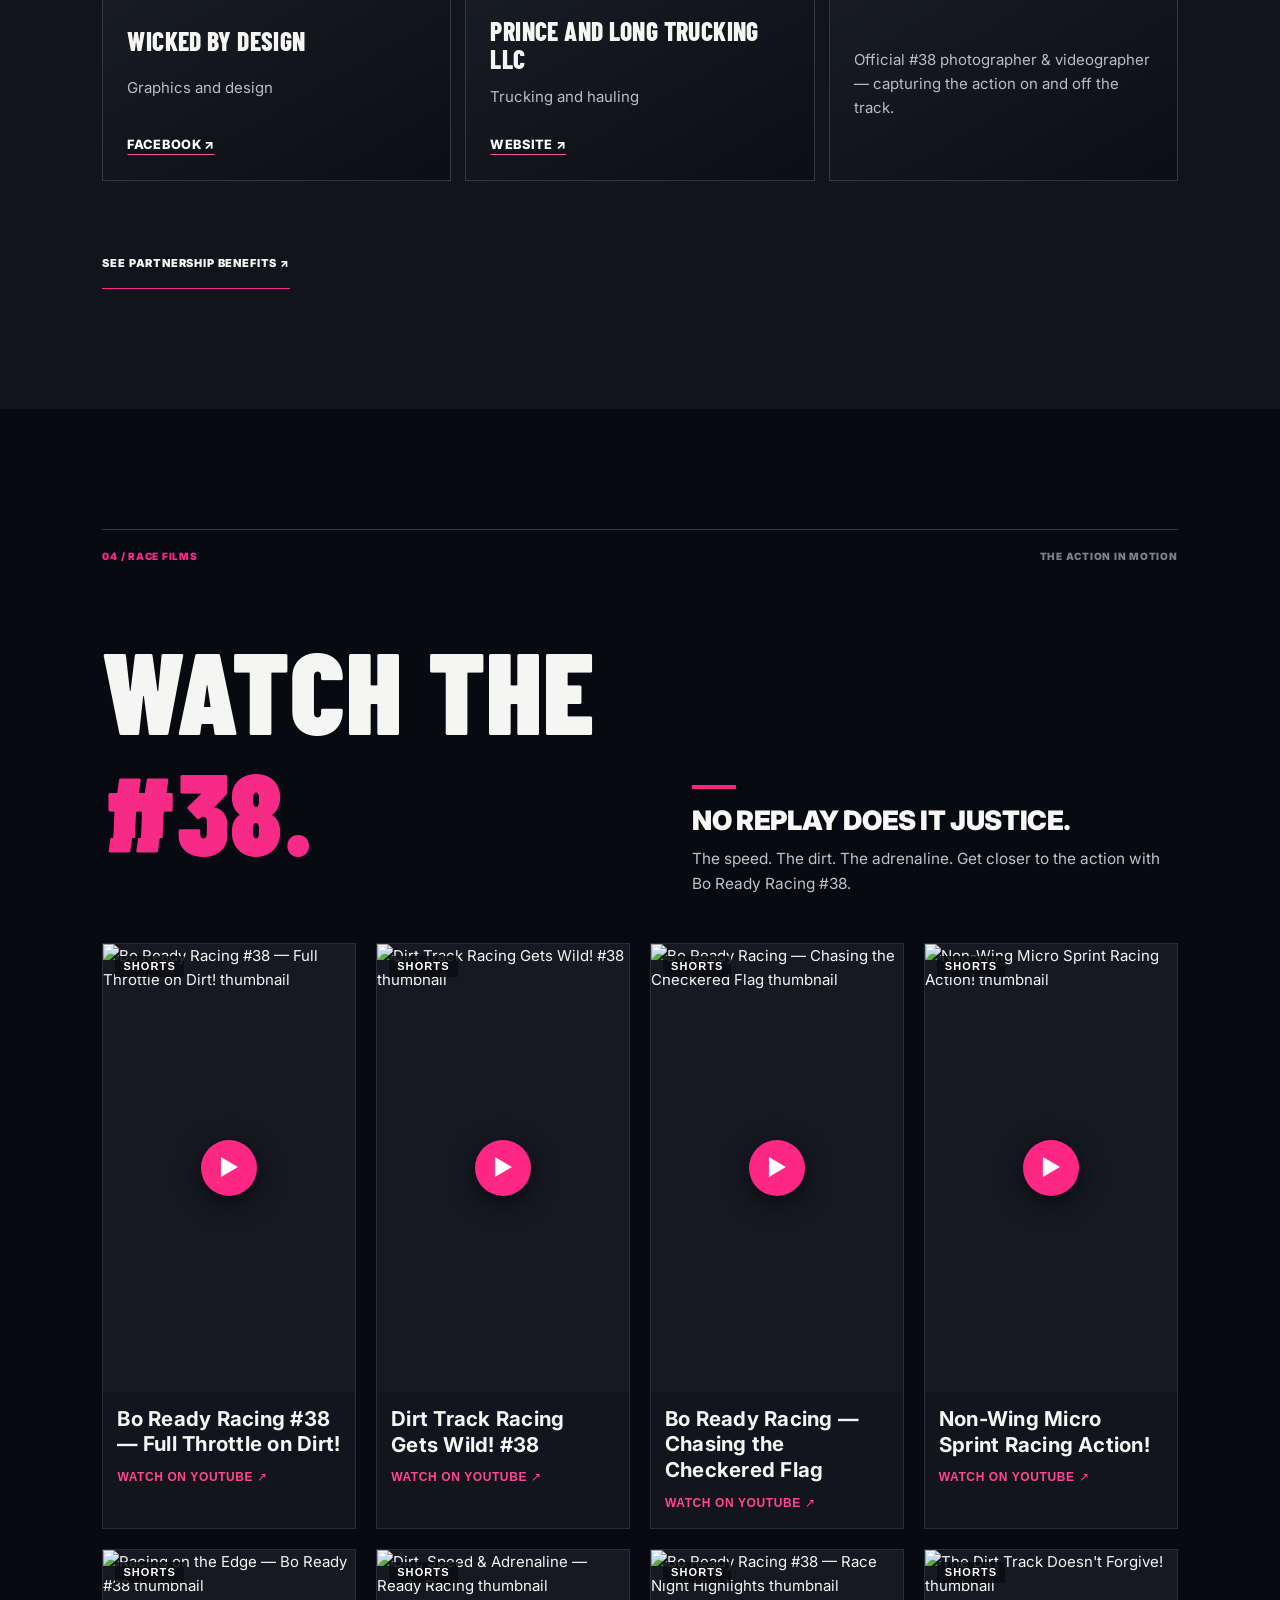
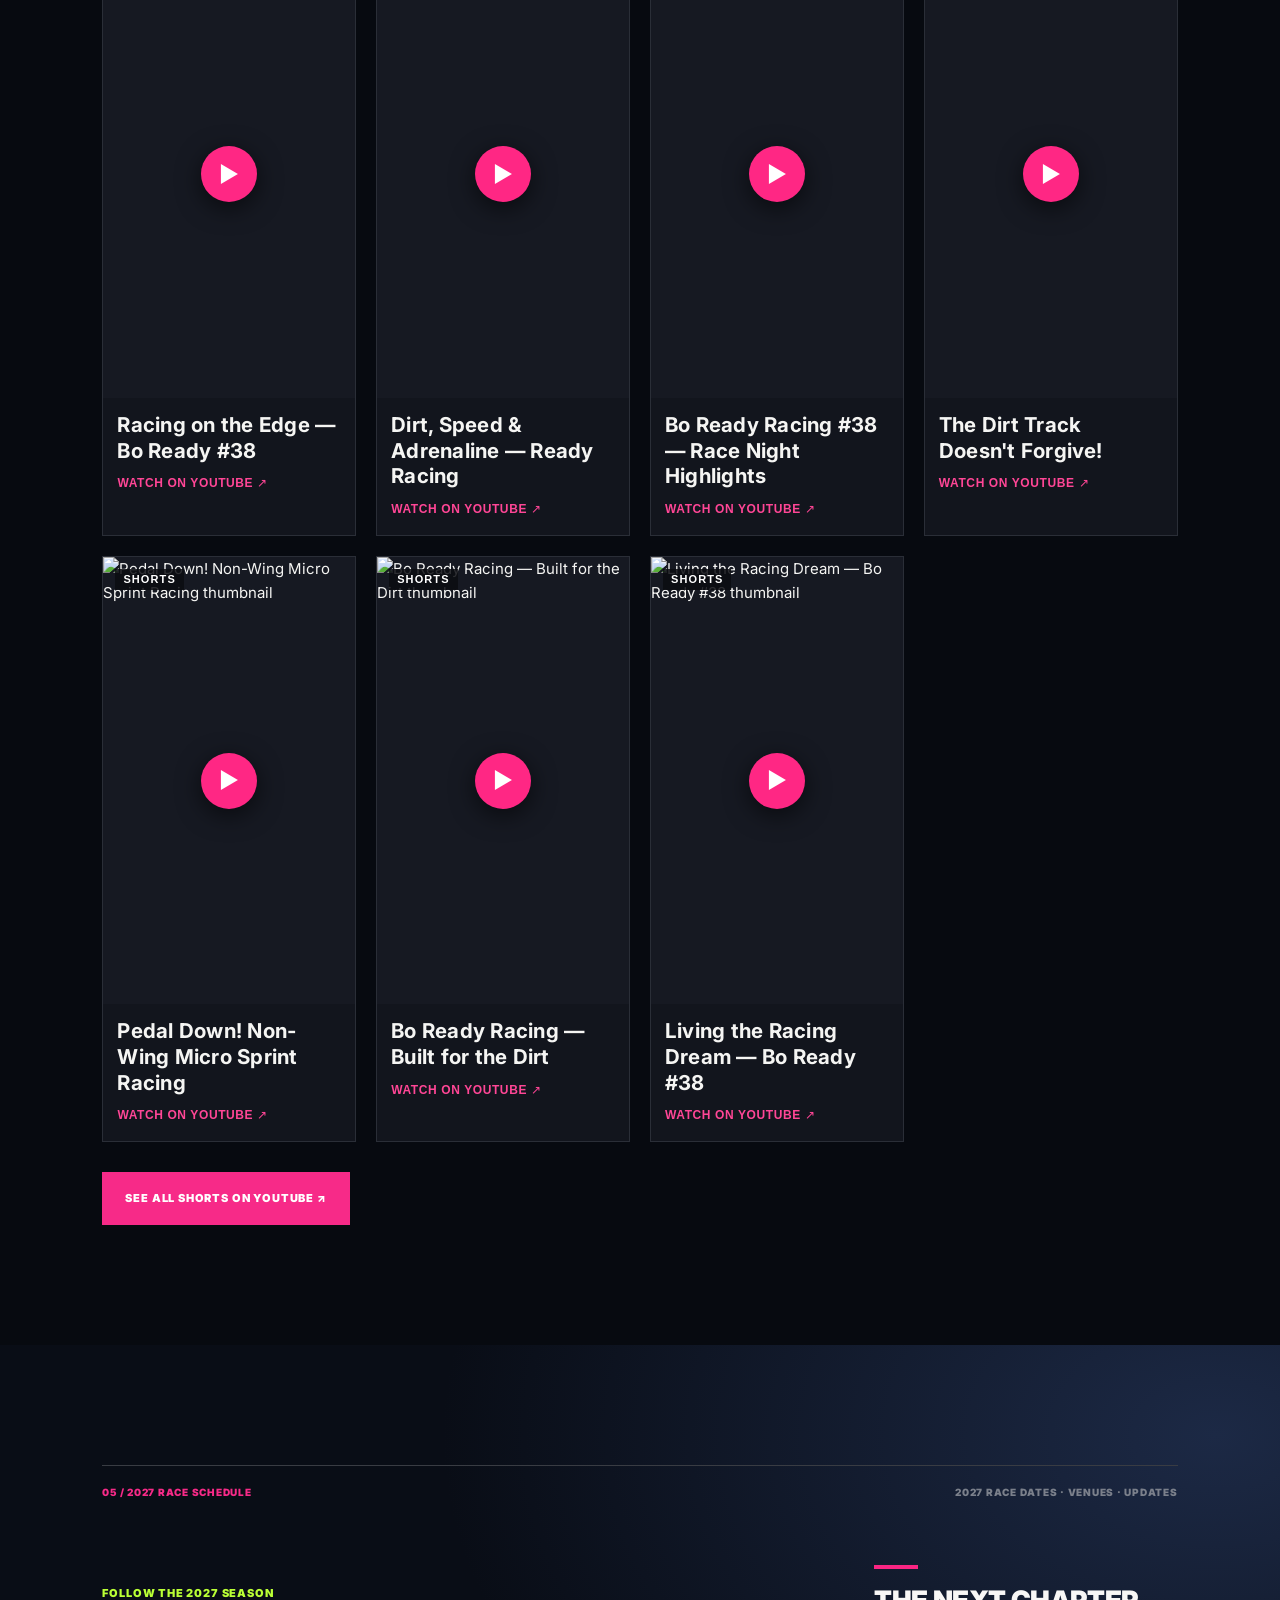
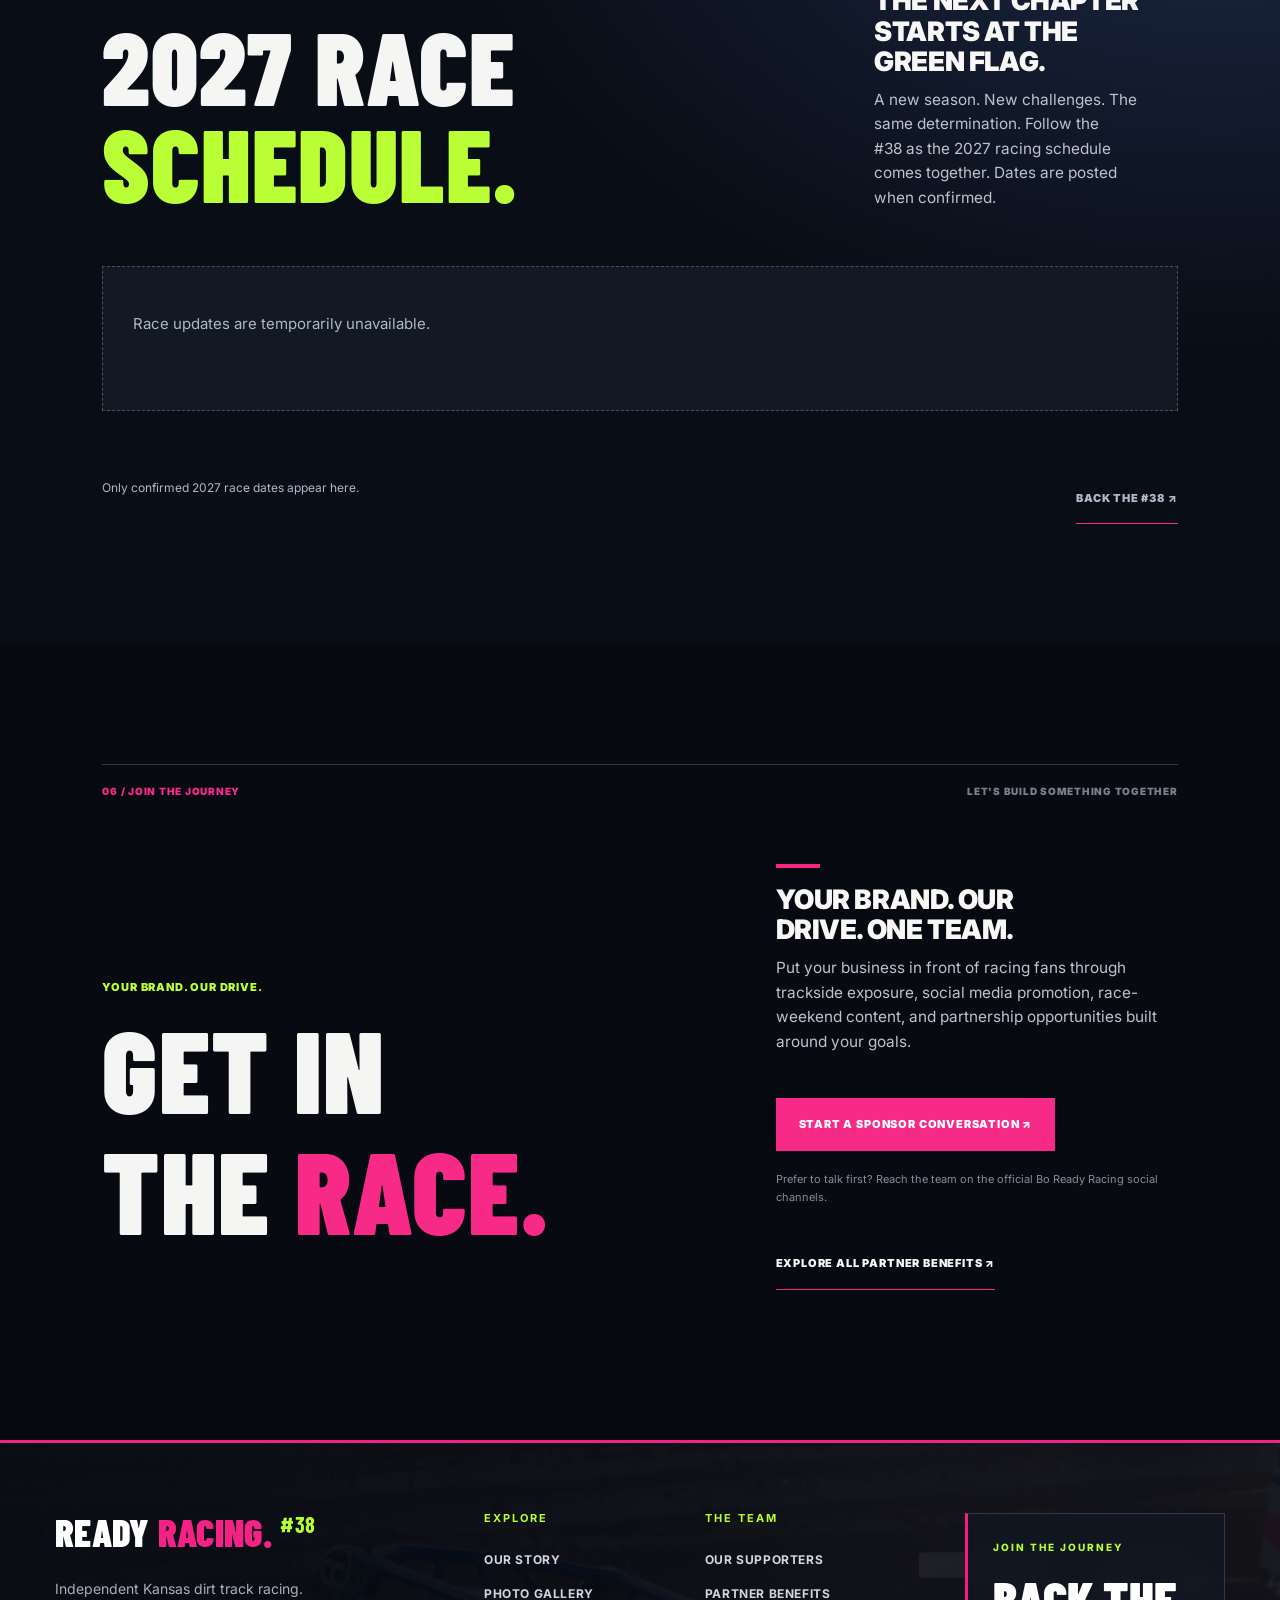
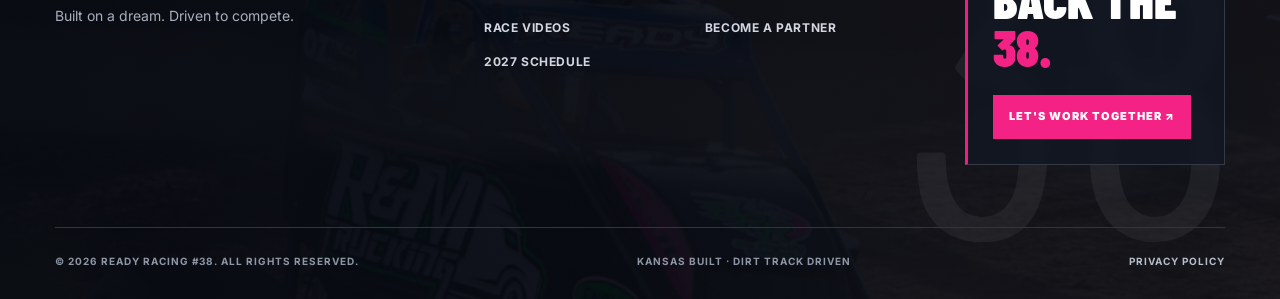
==== commit 7fc1582f: "Add files via upload" ====
--- a/index.html
+++ b/index.html
@@ -1,20 +1,3 @@
 <!DOCTYPE html>
 
-<html lang="en"><head><meta charset="utf-8"/><meta content="width=device-width,initial-scale=1" name="viewport"/><meta content="#090b10" name="theme-color"/><meta content="Bo Ready Racing #38. Kansas dirt track racing, race day stories, partners, and 2027 sponsorship opportunities." name="description"/><title>Bo Ready Racing — Built Different. #38</title><link href="%%SITE_URL%%/" rel="canonical"/><link href="favicon.svg" rel="icon" type="image/svg+xml"/><meta content="website" property="og:type"/><meta content="Bo Ready Racing" property="og:site_name"/><meta content="Bo Ready Racing #38 — Built Different" property="og:title"/><meta content="Kansas dirt track racing. Become a 2027 partner of the #38 car." property="og:description"/><meta content="%%SITE_URL%%/" property="og:url"/><meta content="%%SITE_URL%%/assets/photo-25.webp" property="og:image"/><meta content="summary_large_image" name="twitter:card"/><script type="application/ld+json">{"@context":"https://schema.org","@type":"SportsTeam","name":"Bo Ready Racing","sport":"Dirt track racing","url":"%%SITE_URL%%/","image":"%%SITE_URL%%/assets/photo-25.webp","description":"Independent dirt track racing team from Kansas, car #38."}</script><link href="https://fonts.googleapis.com" rel="preconnect"/><link crossorigin="" href="https://fonts.gstatic.com" rel="preconnect"/><link href="https://fonts.googleapis.com/css2?family=Barlow+Condensed:wght@500;600;700;800;900&amp;family=Inter:wght@400;500;600;700;800&amp;display=swap" rel="stylesheet"/><link href="styles.css" rel="stylesheet"/></head><body class="platinum-body"><div class="topline"><span>INDEPENDENT DIRT TRACK RACING</span><span>KANSAS, USA <i></i> EST. IN THE DIRT</span></div><header><a aria-label="Bo Ready Racing home" class="brand" href="#home"><span class="brand-icon">38</span><span class="brand-word">BO READY <strong>RACING</strong></span></a><button aria-expanded="false" aria-label="Toggle navigation" id="menu">☰</button><nav id="nav"><a href="#story">THE STORY</a><a href="gallery">GALLERY</a><a href="/videos">VIDEOS</a><a href="#partners">PARTNERS</a><a href="#packages">SPONSORSHIP</a><a href="#season">2027</a><a href="#nearby">NEAR YOU</a><a class="nav-cta" href="#inquiry">BECOME A PARTNER <span>↗</span></a><a href="/sponsors">SPONSOR DIRECTORY ↗</a></nav></header><main><section class="hero" id="home"><div class="hero-image"></div><div class="hero-shade"></div><div class="hero-content"><div class="platinum-stamp">THE OFFICIAL HOME OF NO. 38  /  KANSAS MOTORSPORTS</div><p class="kicker"><span class="dash"></span> NO SHORTCUTS. NO LIFTING.</p><h1>BUILT<br/><em>DIFFERENT<span>.</span></em></h1><p class="hero-description">DIRT IN OUR BLOOD. COMPETITION IN OUR DNA.<br/>THIS IS BO READY RACING.</p><div class="hero-actions"><a class="button primary" href="#gallery">EXPLORE THE ACTION <span>↗</span></a><a class="button ghost" href="#inquiry">PARTNER WITH #38 <span>↗</span></a></div></div><div class="hero-vertical">BO READY RACING / 038 / KANSAS</div><div class="hero-bottom"><span>SCROLL TO EXPLORE ↓</span><span>01 — 05</span></div><div class="hero-number">38</div></section><div class="ticker"><div>THE GRIT <b>✳</b> THE SPEED <b>✳</b> THE PEOPLE <b>✳</b> THE PURSUIT <b>✳</b> BO READY RACING <b>✳</b> NEVER BACK DOWN</div></div><section aria-labelledby="about-bo-title" class="section story story-personal" id="story">
-<div class="section-top"><span class="index">01 / ABOUT BO READY</span><span class="side-note">THE STORY BEHIND #38</span></div>
-<div class="story-grid"><div class="story-narrative">
-<p class="overline">U.S. ARMY VETERAN <span aria-hidden="true">/</span> FOUNDER OF BO READY RACING</p>
-<h2 id="about-bo-title">TEN YEARS<br/>OF <span>SERVICE.</span><br/>A LIFETIME<br/>OF DREAMING.</h2>
-<p class="story-kicker">ONE DECISION CHANGED EVERYTHING.</p>
-<p class="body-copy">I've always dreamed about racing. It was something I wanted to do for as long as I can remember, but like a lot of things in life, there was always a reason to put it off.</p>
-<p class="body-copy">I spent 10 years serving in the United States Army. During that time, I learned about discipline, hard work, determination, and what it means to be part of a team. Those lessons stayed with me long after my military service ended.</p>
-<p class="body-copy">But the dream of racing never went away.</p>
-<p class="body-copy story-highlight">Then one day, I woke up and decided I was done talking about it. I was going to buy a race car. And that's exactly what I did.</p>
-<p class="body-copy">I didn't get into racing because I had everything figured out. I got into it because it was something I'd always wanted to do, and I finally decided to take the chance. That's how Bo Ready Racing #38 got started.</p>
-<p class="body-copy">Since then, I've learned that racing is about a whole lot more than getting behind the wheel. It's the late nights working on the car, figuring things out as you go, loading up for the track, and putting in the time and money to do something you love.</p>
-<p class="body-copy">Some nights go your way. Some nights don't. But every time we roll into the pits, we're there because we want to be.</p>
-<p class="body-copy">I'm proud to be a veteran, proud of what we're building, and thankful for the family, friends, and sponsors who help make it possible.</p>
-<p class="story-closing">I spent years dreaming about racing.<br/><strong>Now I'm living it.</strong></p>
-<div class="story-signature"><strong>BO READY</strong><span>U.S. ARMY VETERAN · BO READY RACING #38</span></div>
-<a class="arrow-link" href="#partners">MEET THE PEOPLE WHO POWER US <span aria-hidden="true">↗</span></a>
-</div><div class="story-visual"><img alt="Authentic Bo Ready Racing number 38 dirt track race car" loading="lazy" src="assets/photo-n01.webp"/><span class="image-tag">THE DREAM / NO. 38</span></div></div></section><section class="statement"><div class="statement-image"></div><div class="statement-content"><p class="overline">NO PERFECT CONDITIONS. NO EASY LAPS.</p><h2>ALL GAS.<br/><span>ALL HEART.</span></h2><p>CHASE THE LINE. EARN EVERY INCH.</p></div></section><section class="section action" id="gallery"><div class="section-top"><span class="index">02 / THE ACTION</span><span class="side-note">THE MOMENTS THAT MATTER</span></div><div class="section-heading"><h2>THROUGH<br/>THE <span>LENS.</span></h2><p>From the first turn to the final checkered flag. Real moments from the track, the pits, and everything in between.</p></div><div aria-label="Filter gallery" class="filters"><button class="active" data-filter="all">ALL MOMENTS</button><button data-filter="action">ON TRACK</button><button data-filter="pits">BEHIND THE SCENES</button></div><div class="gallery" id="photos"></div><a class="loadmore" href="gallery" id="more">VIEW THE FULL GALLERY <span>↗</span></a></section><section class="section partners" id="partners"><div class="section-top"><span class="index">03 / OUR PARTNERS</span><span class="side-note">THE BRANDS BEHIND THE DRIVE</span></div><div class="partners-head"><h2>RACING IS<br/>A <span>TEAM SPORT.</span></h2><p>Great partners do more than put a name on the car. They become part of every race weekend and every milestone.</p></div><div class="partner-logos"><div><small>FEATURED ON THE #38</small><strong>FARM COUNTRY</strong><span>FORD</span></div><div><small>FEATURED ON THE #38</small><strong>COLEMAN</strong><span>ELECTRIC</span></div><div><small>FEATURED ON THE #38</small><strong>R&amp;M</strong><span>TRUCKING</span></div><div><small>FEATURED ON THE #38</small><strong>ENGLER</strong><span>MACHINE &amp; TOOL</span></div></div><p class="disclaimer">Partner names shown in supplied race imagery. Current agreements and logo permissions should be confirmed before publication.</p><a class="arrow-link" href="#inquiry">PUT YOUR BRAND ON THE GRID <span>↗</span></a></section><section class="section platinum" id="packages"><div class="section-top"><span class="index">04 / 2027 PARTNERSHIP COLLECTION</span><span class="side-note">AN INVITATION TO BUILD SOMETHING BIGGER</span></div><div class="platinum-intro"><div><p class="overline">FOR BRANDS THAT BELIEVE IN THE JOURNEY</p><h2>YOUR BRAND.<br/><span>OUR LEGACY.</span></h2></div><p>Become part of the story behind #38. Our 2027 partnerships combine race-car visibility with dedicated business features and thoughtful promotion. Every commitment is confirmed together before the season begins.</p></div><div class="tier-grid"><article class="tier"><div class="tier-top">01 / SUPPORTING PARTNER</div><h3>LAPS<br/>FORWARD</h3><div class="tier-price">$250 <small>/ season</small></div><ul><li>Proposed 6 × 6 in. car logo</li><li>Sponsor welcome announcement</li><li>One dedicated business feature</li><li>Group recognition and season summary</li><li>Apparel placement, subject to agreement</li></ul><a class="tier-link" data-tier="Laps Forward — $250" href="#inquiry">EXPLORE PARTNERSHIP ↗</a></article><article class="tier featured"><div class="tier-top">02 / OFFICIAL PARTNER <span>POPULAR CHOICE</span></div><h3>VICTORY<br/>LANE</h3><div class="tier-price">$500 <small>/ season</small></div><ul><li>Proposed 8 × 8 in. car logo</li><li>Three dedicated sponsor features</li><li>Welcome and appreciation posts</li><li>Midseason and final update</li><li>Website listing and agreed apparel placement</li></ul><a class="tier-link" data-tier="Victory Lane — $500" href="#inquiry">EXPLORE PARTNERSHIP ↗</a></article><article class="tier"><div class="tier-top">03 / PREMIER PARTNER</div><h3>CHECKERED<br/>FLAG</h3><div class="tier-price">$1,000 <small>/ season</small></div><ul><li>Proposed 12 × 12 in. prominent car logo</li><li>Six dedicated features, including two videos</li><li>Welcome and season appreciation posts</li><li>Monthly promotional delivery updates</li><li>Website feature and agreed apparel placement</li></ul><a class="tier-link" data-tier="Checkered Flag — $1,000" href="#inquiry">EXPLORE PARTNERSHIP ↗</a></article></div><p class="disclaimer">Packages are proposals, not guaranteed inventory. Final logo dimensions, placements, media deliverables, apparel, schedule and payment terms require written agreement. No guaranteed reach or sales.</p><div class="tier-footer"><div><span>BEYOND THE PACKAGE</span><h3>PARTNERSHIPS<br/>WITHOUT LIMITS.</h3></div><p>In-kind support, race-weekend support, and custom collaborations are welcome. Every contribution helps with tires, fuel, parts, entry fees and travel.</p><a class="button primary" href="#inquiry">LET'S TALK ↗</a></div></section><section class="season" id="season"><div class="season-photo"></div><div class="season-inner"><span class="index">05 / WHAT'S NEXT</span><p class="overline">THE NEXT CHAPTER IS COMING</p><h2>2027.<br/><span>FULL SEND.</span></h2><p>New races. New challenges. The same commitment to showing up and giving it everything. We're building toward the 2027 season, including plans for the Tulsa Shootout.</p><div class="season-pill"><span class="pulse"></span> OFFICIAL RACE SCHEDULE — TO BE ANNOUNCED</div></div></section><section class="section nearby" id="nearby"><div class="section-top"><span class="index">06 / LOCAL SPONSOR MATCH</span><span class="side-note">OPT-IN. NOTHING IS TRACKED.</span></div><div class="nearby-grid"><div><p class="overline">THE #38 TERRITORY</p><h2>ARE YOU<br/><span>IN RANGE?</span></h2><p class="body-copy">Local businesses get the most out of a racing partnership. Share your location, or just a ZIP code, and we'll show you how #38 reaches your market, and whether you're standing at one of our race venues right now.</p><p class="privacy-line">Your exact location is checked once and never stored. We keep only the market name. <a href="privacy">Privacy details</a></p></div><div class="nearby-card" id="geo-card"><div class="geo-actions"><button class="button primary" id="geo-btn" type="button">USE MY LOCATION <span>⌖</span></button><form class="zip-form" id="zip-form" novalidate=""><label for="zip">OR ENTER YOUR ZIP</label><div><input autocomplete="postal-code" id="zip" inputmode="numeric" maxlength="5" pattern="[0-9]{5}" placeholder="66801"/><button class="button ghost" type="submit">CHECK <span>↗</span></button></div></form></div><div aria-live="polite" class="geo-result" hidden="" id="geo-result" role="status"><span class="geo-badge" id="geo-badge"></span><h3 id="geo-headline"></h3><p id="geo-message"></p><p class="geo-venue" hidden="" id="geo-venue"></p><div class="geo-buttons"><button class="button primary" hidden="" id="geo-checkin" type="button">CHECK IN AT THE TRACK <span>✓</span></button><a class="button ghost" href="#inquiry" id="geo-cta">TALK PARTNERSHIP <span>↗</span></a></div></div></div></div></section><section class="section inquiry" id="inquiry"><div class="section-top"><span class="index">07 / PARTNER ENQUIRIES</span><span class="side-note">YOUR NEXT MOVE STARTS HERE</span></div><div class="inquiry-grid"><div><p class="overline">AN OPEN INVITATION</p><h2>MAKE YOUR<br/><span>MARK.</span></h2><p>Tell us about your business and what you want a racing partnership to accomplish. We'll shape the conversation around your goals.</p><div class="inquiry-note">Your inquiry goes straight to the #38 team. No spam, no sharing. Packages and benefits are confirmed in writing before the season.</div></div><form id="sponsor-form" novalidate=""><div aria-hidden="true" class="hp"><label>Website<input autocomplete="off" name="website" tabindex="-1"/></label></div><label>BUSINESS NAME<input autocomplete="organization" maxlength="120" name="business" placeholder="Your company" required=""/><em class="err" data-err="business"></em></label><label>CONTACT NAME<input autocomplete="name" maxlength="120" name="contact" placeholder="Your name" required=""/><em class="err" data-err="contact"></em></label><div class="two"><label>YOUR EMAIL<input autocomplete="email" maxlength="200" name="email" placeholder="you@company.com" required="" type="email"/><em class="err" data-err="email"></em></label><label>PHONE (OPTIONAL)<input autocomplete="tel" maxlength="40" name="phone" placeholder="(316) 555-0123" type="tel"/><em class="err" data-err="phone"></em></label></div><label>INTERESTED PARTNERSHIP<select name="package"><option>Let's discuss options</option><option>Laps Forward — $250</option><option>Victory Lane — $500</option><option>Checkered Flag — $1,000</option><option>Custom / in-kind partnership</option></select></label><label>WHAT WOULD YOU LIKE TO ACHIEVE?<textarea maxlength="1500" name="goals" placeholder="Tell us about your goals..." rows="4"></textarea></label><input name="market" type="hidden"/><p class="market-tag" hidden="" id="market-tag"></p><label class="check"><input name="consent" required="" type="checkbox"/><span>I agree that the Bo Ready Racing team may contact me about this inquiry.</span></label><em class="err" data-err="consent"></em><button class="button primary" id="submit-btn" type="submit">SEND MY INQUIRY ↗</button><p aria-live="polite" class="form-status" id="form-status" role="status"></p><div hidden="" id="form-output"><p>We couldn't reach the server, so your inquiry was not sent. Copy it and send it through the team's official social channel instead.</p><textarea id="prepared" readonly="" rows="9"></textarea><button class="button ghost" id="copy-inquiry" type="button">COPY INQUIRY</button><span id="copy-status" role="status"></span></div></form></div></section><section class="section contact" id="contact"><div class="section-top"><span class="index">08 / JOIN THE JOURNEY</span><span class="side-note">LET'S BUILD SOMETHING TOGETHER</span></div><div class="contact-grid"><div><p class="overline">YOUR BRAND. OUR DRIVE.</p><h2>GET IN<br/>THE <span>RACE.</span></h2></div><div><p>Put your business alongside the #38 and connect with a passionate racing community. Ask about 2027 season partnerships, race support, and custom sponsorship opportunities.</p><a class="button primary" href="#inquiry">START A SPONSOR CONVERSATION ↗</a><p class="disclaimer">Prefer to talk first? Reach the team on the official Bo Ready Racing social channels.</p></div></div></section></main><footer><div class="footer-main"><a class="brand" href="#home"><span class="brand-icon">38</span><span class="brand-word">BO READY <strong>RACING</strong></span></a><p>BUILT DIFFERENT.<br/>DRIVEN TO COMPETE.</p><div class="footer-links"><a href="privacy">PRIVACY</a><a href="#home">BACK TO TOP ↑</a></div></div><div class="footer-bottom"><span>© <span id="year"></span> BO READY RACING. ALL RIGHTS RESERVED.</span><span>MADE FOR THE DIRT. BUILT FOR WHAT'S NEXT.</span></div></footer><dialog id="viewer"><button aria-label="Close photo" id="close">✕</button><img alt="Bo Ready Racing gallery photograph" id="large"/><p id="caption"></p></dialog><script src="photos.js"></script><script src="app.js"></script><script src="sponsor.js"></script><a href="/race-film.html" style="position:fixed;bottom:20px;right:20px;z-index:9999;background:#e52b80;color:white;padding:13px 20px;border-radius:100px;text-decoration:none;font:700 14px system-ui;box-shadow:0 8px 25px #0008">WATCH RACE FILM ↗</a></body></html>
+<html lang="en"><head><meta charset="utf-8"/><meta content="width=device-width,initial-scale=1" name="viewport"/><meta content="#090b10" name="theme-color"/><meta content="Bo Ready Racing #38. Kansas dirt track racing, race day stories, partners, and 2027 sponsorship opportunities." name="description"/><title>Bo Ready Racing — Built Different. #38</title><link href="%%SITE_URL%%/" rel="canonical"/><link href="favicon.svg" rel="icon" type="image/svg+xml"/><meta content="website" property="og:type"/><meta content="Bo Ready Racing" property="og:site_name"/><meta content="Bo Ready Racing #38 — Built Different" property="og:title"/><meta content="Kansas dirt track racing. Become a 2027 partner of the #38 car." property="og:description"/><meta content="%%SITE_URL%%/" property="og:url"/><meta content="%%SITE_URL%%/assets/photo-25.webp" property="og:image"/><meta content="summary_large_image" name="twitter:card"/><script type="application/ld+json">{"@context":"https://schema.org","@type":"SportsTeam","name":"Bo Ready Racing","sport":"Dirt track racing","url":"%%SITE_URL%%/","image":"%%SITE_URL%%/assets/photo-25.webp","description":"Independent dirt track racing team from Kansas, car #38."}</script><link href="https://fonts.googleapis.com" rel="preconnect"/><link crossorigin="" href="https://fonts.gstatic.com" rel="preconnect"/><link href="https://fonts.googleapis.com/css2?family=Barlow+Condensed:wght@500;600;700;800;900&amp;family=Inter:wght@400;500;600;700;800&amp;display=swap" rel="stylesheet"/><link href="styles.css" rel="stylesheet"/></head><body class="platinum-body"><header class="rr-header"><a aria-label="Ready Racing 38 home" class="rr-brand" href="index.html"><span class="rr-brand-number">38<span class="rr-brand-dot">.</span></span><span class="rr-brand-name"><strong>READY RACING</strong><small>NON-WING MICRO SPRINT · KANSAS</small></span></a><button aria-controls="rr-site-nav" aria-expanded="false" aria-label="Open navigation" class="rr-menu-toggle" type="button"><span></span><span></span><span></span></button><nav aria-label="Main navigation" class="rr-site-nav" id="rr-site-nav"><a href="index.html">HOME</a><a href="index.html#story">OUR STORY</a><a href="gallery.html">PHOTOS</a><a href="index.html#videos">VIDEOS</a><a href="index.html#race-hub">2027 SCHEDULE</a><a href="index.html#partners">SUPPORTERS</a><a href="partner-benefits.html">PARTNER BENEFITS</a><a class="rr-nav-cta" href="sponsorship.html">PARTNER WITH #38 <span aria-hidden="true">↗</span></a></nav></header><main><section class="hero" id="home"><div class="hero-image"></div><div class="hero-grid-overlay"></div><div class="hero-shade"></div><div class="hero-content"><div class="platinum-stamp">THE OFFICIAL HOME OF NO. 38  /  KANSAS MOTORSPORTS</div><p class="kicker"><span class="dash"></span> NO SHORTCUTS. NO LIFTING.</p><h1>BUILT<br/><em>DIFFERENT<span>.</span></em></h1><p class="hero-description">DIRT IN OUR BLOOD. COMPETITION IN OUR DNA.<br/>THIS IS BO READY RACING.</p><div class="hero-eyebrow"><span class="live-dot"></span> INDEPENDENT KANSAS MOTORSPORTS · NO. 038</div><div class="hero-actions"><a class="button primary" href="#gallery">EXPLORE THE ACTION <span>↗</span></a><a class="button ghost" href="sponsorship.html">PARTNER WITH #38 <span>↗</span></a></div></div><div class="hero-vertical">BO READY RACING / 038 / KANSAS</div><div class="hero-bottom"><span>SCROLL TO EXPLORE ↓</span><span>01 — 05</span></div><div class="hero-number">38</div></section><div class="ticker"><div>THE GRIT <b>✳</b> THE SPEED <b>✳</b> THE PEOPLE <b>✳</b> THE PURSUIT <b>✳</b> BO READY RACING <b>✳</b> NEVER BACK DOWN</div></div><section class="section story" id="story"><div class="section-top"><span class="index">01 / THE STORY</span><span class="side-note">BEYOND THE FINISH LINE</span></div><div class="story-grid"><div><p class="overline">BUILT IN THE SHOP. PROVEN ON THE TRACK.</p><h2>NOT JUST A NUMBER.<br/><span>A MINDSET.</span></h2><p class="body-copy">Ready Racing #38 is an independent Kansas dirt track racing team competing in non-wing micro sprint racing.</p><p class="body-copy">For Bo Ready, racing has been a dream since childhood. After serving 10 years in the military, that dream never went away. He wanted to race, but he also wanted to make sure the money was right.</p><p class="body-copy story-quote">Then one day, he woke up and decided: “I'm buying a race car today.”</p><p class="body-copy">The original plan was an IMCA Modified. Bo found the car he wanted and was getting his finances lined up when it was sold to someone else. Instead of abandoning the dream, he went in a completely different direction — non-wing micro sprints. Ready Racing #38 was born.</p><p class="body-copy">Today, it's about long nights in the shop, learning with every lap, and showing up ready to compete. Family, friends, supporters, sponsors, and the racing community help keep that dream moving forward.</p><a class="arrow-link" href="#partners">MEET THE PEOPLE WHO POWER US <span>↗</span></a></div><div class="story-visual"><img alt="Bo Ready Racing dirt track race car" loading="lazy" src="assets/rr-story-2027.webp"/><span class="image-tag">THE MACHINE / NO. 38</span></div></div></section><section class="statement"><div class="statement-image"></div><div class="statement-content"><p class="overline">NO PERFECT CONDITIONS. NO EASY LAPS.</p><h2>ALL GAS.<br/><span>ALL HEART.</span></h2><p>CHASE THE LINE. EARN EVERY INCH.</p></div></section><section class="section action" id="gallery"><div class="section-top"><span class="index">02 / THE ACTION</span><span class="side-note">THE MOMENTS THAT MATTER</span></div><div class="section-heading"><h2>THROUGH<br/>THE <span>LENS.</span></h2><p class="rr-section-pitch"><strong>EVERY LAP HAS A STORY.</strong><span>From the first green flag to the final checkered, experience the moments that make every race weekend unforgettable.</span></p></div><div aria-label="Filter gallery" class="filters"><button class="active" data-filter="all">ALL MOMENTS</button><button data-filter="action">ON TRACK</button><button data-filter="pits">BEHIND THE SCENES</button></div><div class="gallery" id="photos"></div><a class="loadmore" href="gallery" id="more">VIEW THE FULL GALLERY <span>↗</span></a></section><section class="section partners" id="partners"><div class="section-top"><span class="index">03 / OUR PARTNERS</span><span class="side-note">THE BRANDS BEHIND THE DRIVE</span></div><div class="partners-head"><h2>RACING IS<br/>A <span>TEAM SPORT.</span></h2><p class="rr-section-pitch"><strong>MORE THAN A LOGO. PART OF THE TEAM.</strong><span>Every partner helps fuel the dream. Together, we’re building something bigger than what happens on the track.</span></p></div><div class="spotlight-grid"><article class="spotlight-card"><div class="spotlight-index">PARTNER / 01</div><h3>Farm Country Ford</h3><p>Automotive dealership</p><div class="spotlight-links"><a href="https://www.farmcountryford.com/" rel="noopener noreferrer" target="_blank">WEBSITE ↗</a></div></article><article class="spotlight-card"><div class="spotlight-index">PARTNER / 02</div><h3>Coleman Electric LLC</h3><p>Electrical services</p><div class="spotlight-links"><a href="https://www.colemanelectricllc.com/" rel="noopener noreferrer" target="_blank">WEBSITE ↗</a></div></article><article class="spotlight-card"><div class="spotlight-index">PARTNER / 03</div><h3>Engler Machine &amp; Tool</h3><p>Performance racing components</p><div class="spotlight-links"><a href="https://www.englermachine.com/" rel="noopener noreferrer" target="_blank">WEBSITE ↗</a></div></article><article class="spotlight-card"><div class="spotlight-index">PARTNER / 04</div><h3>Chados Auto Body &amp; Glass</h3><p>Auto body and glass</p><div class="spotlight-links"><a href="https://www.facebook.com/chadosautobodyandglass/" rel="noopener noreferrer" target="_blank">FACEBOOK ↗</a></div></article><article class="spotlight-card"><div class="spotlight-index">PARTNER / 05</div><h3>Knox’s Recovery LLC</h3><p>Vehicle recovery</p><div class="spotlight-links"><a href="https://www.facebook.com/p/Knoxs-Recovery-LLC-61560264947703/" rel="noopener noreferrer" target="_blank">FACEBOOK ↗</a></div></article><article class="spotlight-card"><div class="spotlight-index">PARTNER / 06</div><h3>RMA Engineering</h3><p>Engineering services</p><div class="spotlight-links"><a href="https://www.rmaengineer.com/" rel="noopener noreferrer" target="_blank">WEBSITE ↗</a></div></article><article class="spotlight-card"><div class="spotlight-index">PARTNER / 07</div><h3>Wicked by Design</h3><p>Graphics and design</p><div class="spotlight-links"><a href="https://www.facebook.com/wickedbydesigngraphics" rel="noopener noreferrer" target="_blank">FACEBOOK ↗</a></div></article><article class="spotlight-card"><div class="spotlight-index">PARTNER / 08</div><h3>Prince and Long Trucking LLC</h3><p>Trucking and hauling</p><div class="spotlight-links"><a href="https://princeandlong.com/" rel="noopener noreferrer" target="_blank">WEBSITE ↗</a></div></article><article class="spotlight-card"><div class="spotlight-index">MEDIA PARTNER / 09</div><h3></h3><p>Official #38 photographer &amp; videographer — capturing the action on and off the track.</p><div class="spotlight-links"></div></article></div><a class="arrow-link" href="partner-benefits.html">SEE PARTNERSHIP BENEFITS ↗</a></section><section class="section video-section" id="videos"><div class="section-top"><span class="index">04 / RACE FILMS</span><span class="side-note">THE ACTION IN MOTION</span></div><div class="section-heading"><h2>WATCH THE <span>#38.</span></h2><p class="rr-section-pitch"><strong>NO REPLAY DOES IT JUSTICE.</strong><span>The speed. The dirt. The adrenaline. Get closer to the action with Bo Ready Racing #38.</span></p></div><div class="rr-shorts-grid"><a class="rr-short-card" href="https://www.youtube.com/shorts/io9m1D4Xnv0" target="_blank" rel="noopener noreferrer" aria-label="Watch Bo Ready Racing #38 — Full Throttle on Dirt! on YouTube"><div class="rr-short-thumb"><img src="https://i.ytimg.com/vi/io9m1D4Xnv0/hqdefault.jpg" alt="Bo Ready Racing #38 — Full Throttle on Dirt! thumbnail" loading="lazy" referrerpolicy="no-referrer"/><span class="rr-short-play" aria-hidden="true">▶</span><span class="rr-short-tag">SHORTS</span></div><h3>Bo Ready Racing #38 — Full Throttle on Dirt!</h3><span class="rr-short-watch">WATCH ON YOUTUBE ↗</span></a><a class="rr-short-card" href="https://www.youtube.com/shorts/fGSeXp_Pj4I" target="_blank" rel="noopener noreferrer" aria-label="Watch Dirt Track Racing Gets Wild! #38 on YouTube"><div class="rr-short-thumb"><img src="https://i.ytimg.com/vi/fGSeXp_Pj4I/hqdefault.jpg" alt="Dirt Track Racing Gets Wild! #38 thumbnail" loading="lazy" referrerpolicy="no-referrer"/><span class="rr-short-play" aria-hidden="true">▶</span><span class="rr-short-tag">SHORTS</span></div><h3>Dirt Track Racing Gets Wild! #38</h3><span class="rr-short-watch">WATCH ON YOUTUBE ↗</span></a><a class="rr-short-card" href="https://www.youtube.com/shorts/dtap9inSVRc" target="_blank" rel="noopener noreferrer" aria-label="Watch Bo Ready Racing — Chasing the Checkered Flag on YouTube"><div class="rr-short-thumb"><img src="https://i.ytimg.com/vi/dtap9inSVRc/hqdefault.jpg" alt="Bo Ready Racing — Chasing the Checkered Flag thumbnail" loading="lazy" referrerpolicy="no-referrer"/><span class="rr-short-play" aria-hidden="true">▶</span><span class="rr-short-tag">SHORTS</span></div><h3>Bo Ready Racing — Chasing the Checkered Flag</h3><span class="rr-short-watch">WATCH ON YOUTUBE ↗</span></a><a class="rr-short-card" href="https://www.youtube.com/shorts/Szw_WmLRVyw" target="_blank" rel="noopener noreferrer" aria-label="Watch Non-Wing Micro Sprint Racing Action! on YouTube"><div class="rr-short-thumb"><img src="https://i.ytimg.com/vi/Szw_WmLRVyw/hqdefault.jpg" alt="Non-Wing Micro Sprint Racing Action! thumbnail" loading="lazy" referrerpolicy="no-referrer"/><span class="rr-short-play" aria-hidden="true">▶</span><span class="rr-short-tag">SHORTS</span></div><h3>Non-Wing Micro Sprint Racing Action!</h3><span class="rr-short-watch">WATCH ON YOUTUBE ↗</span></a><a class="rr-short-card" href="https://www.youtube.com/shorts/w6EqpjT2wg4" target="_blank" rel="noopener noreferrer" aria-label="Watch Racing on the Edge — Bo Ready #38 on YouTube"><div class="rr-short-thumb"><img src="https://i.ytimg.com/vi/w6EqpjT2wg4/hqdefault.jpg" alt="Racing on the Edge — Bo Ready #38 thumbnail" loading="lazy" referrerpolicy="no-referrer"/><span class="rr-short-play" aria-hidden="true">▶</span><span class="rr-short-tag">SHORTS</span></div><h3>Racing on the Edge — Bo Ready #38</h3><span class="rr-short-watch">WATCH ON YOUTUBE ↗</span></a><a class="rr-short-card" href="https://www.youtube.com/shorts/mAgJna9_j4A" target="_blank" rel="noopener noreferrer" aria-label="Watch Dirt, Speed &amp; Adrenaline — Ready Racing on YouTube"><div class="rr-short-thumb"><img src="https://i.ytimg.com/vi/mAgJna9_j4A/hqdefault.jpg" alt="Dirt, Speed &amp; Adrenaline — Ready Racing thumbnail" loading="lazy" referrerpolicy="no-referrer"/><span class="rr-short-play" aria-hidden="true">▶</span><span class="rr-short-tag">SHORTS</span></div><h3>Dirt, Speed &amp; Adrenaline — Ready Racing</h3><span class="rr-short-watch">WATCH ON YOUTUBE ↗</span></a><a class="rr-short-card" href="https://www.youtube.com/shorts/_yaN4rnUGjk" target="_blank" rel="noopener noreferrer" aria-label="Watch Bo Ready Racing #38 — Race Night Highlights on YouTube"><div class="rr-short-thumb"><img src="https://i.ytimg.com/vi/_yaN4rnUGjk/hqdefault.jpg" alt="Bo Ready Racing #38 — Race Night Highlights thumbnail" loading="lazy" referrerpolicy="no-referrer"/><span class="rr-short-play" aria-hidden="true">▶</span><span class="rr-short-tag">SHORTS</span></div><h3>Bo Ready Racing #38 — Race Night Highlights</h3><span class="rr-short-watch">WATCH ON YOUTUBE ↗</span></a><a class="rr-short-card" href="https://www.youtube.com/shorts/PYBJ0kOKGms" target="_blank" rel="noopener noreferrer" aria-label="Watch The Dirt Track Doesn&#x27;t Forgive! on YouTube"><div class="rr-short-thumb"><img src="https://i.ytimg.com/vi/PYBJ0kOKGms/hqdefault.jpg" alt="The Dirt Track Doesn&#x27;t Forgive! thumbnail" loading="lazy" referrerpolicy="no-referrer"/><span class="rr-short-play" aria-hidden="true">▶</span><span class="rr-short-tag">SHORTS</span></div><h3>The Dirt Track Doesn&#x27;t Forgive!</h3><span class="rr-short-watch">WATCH ON YOUTUBE ↗</span></a><a class="rr-short-card" href="https://www.youtube.com/shorts/WI-byEiwOfc" target="_blank" rel="noopener noreferrer" aria-label="Watch Pedal Down! Non-Wing Micro Sprint Racing on YouTube"><div class="rr-short-thumb"><img src="https://i.ytimg.com/vi/WI-byEiwOfc/hqdefault.jpg" alt="Pedal Down! Non-Wing Micro Sprint Racing thumbnail" loading="lazy" referrerpolicy="no-referrer"/><span class="rr-short-play" aria-hidden="true">▶</span><span class="rr-short-tag">SHORTS</span></div><h3>Pedal Down! Non-Wing Micro Sprint Racing</h3><span class="rr-short-watch">WATCH ON YOUTUBE ↗</span></a><a class="rr-short-card" href="https://www.youtube.com/shorts/ql4w7bCiObU" target="_blank" rel="noopener noreferrer" aria-label="Watch Bo Ready Racing — Built for the Dirt on YouTube"><div class="rr-short-thumb"><img src="https://i.ytimg.com/vi/ql4w7bCiObU/hqdefault.jpg" alt="Bo Ready Racing — Built for the Dirt thumbnail" loading="lazy" referrerpolicy="no-referrer"/><span class="rr-short-play" aria-hidden="true">▶</span><span class="rr-short-tag">SHORTS</span></div><h3>Bo Ready Racing — Built for the Dirt</h3><span class="rr-short-watch">WATCH ON YOUTUBE ↗</span></a><a class="rr-short-card" href="https://www.youtube.com/shorts/1plFNfLiX6M" target="_blank" rel="noopener noreferrer" aria-label="Watch Living the Racing Dream — Bo Ready #38 on YouTube"><div class="rr-short-thumb"><img src="https://i.ytimg.com/vi/1plFNfLiX6M/hqdefault.jpg" alt="Living the Racing Dream — Bo Ready #38 thumbnail" loading="lazy" referrerpolicy="no-referrer"/><span class="rr-short-play" aria-hidden="true">▶</span><span class="rr-short-tag">SHORTS</span></div><h3>Living the Racing Dream — Bo Ready #38</h3><span class="rr-short-watch">WATCH ON YOUTUBE ↗</span></a></div><div class="rr-shorts-footer"><a class="button primary" href="https://www.youtube.com/@BoReady/shorts" target="_blank" rel="noopener noreferrer">SEE ALL SHORTS ON YOUTUBE ↗</a></div></section><section class="section race-hub" id="race-hub"><div class="section-top"><span class="index">05 / 2027 RACE SCHEDULE</span><span class="side-note">2027 RACE DATES · VENUES · UPDATES</span></div><div class="race-hub-head"><div><p class="overline">FOLLOW THE 2027 SEASON</p><h2>2027 RACE <span>SCHEDULE.</span></h2></div><p class="rr-section-pitch"><strong>THE NEXT CHAPTER STARTS AT THE GREEN FLAG.</strong><span>A new season. New challenges. The same determination. Follow the #38 as the 2027 racing schedule comes together. Dates are posted when confirmed.</span></p></div><div aria-live="polite" class="race-cards" id="race-hub-content"><p class="race-empty">Loading the race schedule…</p></div><div class="race-hub-bottom"><span id="race-hub-status">Only confirmed 2027 race dates appear here.</span><a class="arrow-link" href="sponsorship.html">BACK THE #38 ↗</a></div></section><section class="section contact" id="contact"><div class="section-top"><span class="index">06 / JOIN THE JOURNEY</span><span class="side-note">LET'S BUILD SOMETHING TOGETHER</span></div><div class="contact-grid"><div><p class="overline">YOUR BRAND. OUR DRIVE.</p><h2>GET IN<br/>THE <span>RACE.</span></h2></div><div><p class="rr-section-pitch"><strong>YOUR BRAND. OUR DRIVE. ONE TEAM.</strong><span>Put your business in front of racing fans through trackside exposure, social media promotion, race-weekend content, and partnership opportunities built around your goals.</span></p><a class="button primary" href="sponsorship.html">START A SPONSOR CONVERSATION ↗</a><p class="disclaimer">Prefer to talk first? Reach the team on the official Bo Ready Racing social channels.</p><a class="arrow-link" href="partner-benefits.html">EXPLORE ALL PARTNER BENEFITS ↗</a></div></div></section></main><dialog id="viewer"><button aria-label="Close photo" id="close">✕</button><img alt="Bo Ready Racing gallery photograph" id="large"/><p id="caption"></p></dialog><script src="photos.js"></script><script src="app.js"></script><script defer="" src="premium.js"></script><footer class="rr-footer"><div class="rr-footer-top"><div class="rr-footer-identity"><a class="rr-footer-logo" href="index.html">READY <span>RACING.</span> <b>#38</b></a><p>Independent Kansas dirt track racing.<br/>Built on a dream. Driven to compete.</p></div><div class="rr-footer-col"><h3>EXPLORE</h3><a href="index.html#story">OUR STORY</a><a href="gallery.html">PHOTO GALLERY</a><a href="index.html#videos">RACE VIDEOS</a><a href="index.html#race-hub">2027 SCHEDULE</a></div><div class="rr-footer-col"><h3>THE TEAM</h3><a href="index.html#partners">OUR SUPPORTERS</a><a href="partner-benefits.html">PARTNER BENEFITS</a><a href="sponsorship.html">BECOME A PARTNER</a></div><div class="rr-footer-callout"><span>JOIN THE JOURNEY</span><strong>BACK THE<br/><em>38.</em></strong><a href="sponsorship.html">LET'S WORK TOGETHER ↗</a></div></div><div class="rr-footer-bottom"><span>© <span class="rr-current-year"></span> READY RACING #38. ALL RIGHTS RESERVED.</span><span>KANSAS BUILT · DIRT TRACK DRIVEN</span><a href="privacy.html">PRIVACY POLICY</a></div></footer><script defer="True" src="site-chrome.js"></script></body></html>
--- a/styles.css
+++ b/styles.css
@@ -1,4 +1,4 @@
-:root{--bg:#090b10;--panel:#11141b;--white:#f5f5f3;--muted:#969ba7;--pink:#ff257c;--green:#b9ff2b;--blue:#2774ff}*{box-sizing:border-box}html{scroll-behavior:smooth}body{margin:0;background:var(--bg);color:var(--white);font:15px/1.6 Inter,Arial,sans-serif}a{color:inherit;text-decoration:none}button{font:inherit;cursor:pointer}img{max-width:100%}.topline{height:28px;background:#151820;border-bottom:1px solid #282b32;color:#9ca1ab;display:flex;justify-content:space-between;align-items:center;padding:0 5%;font-size:9px;font-weight:800;letter-spacing:2px}.topline i{display:inline-block;width:5px;height:5px;background:var(--green);border-radius:50%;margin:0 12px}header{position:absolute;top:28px;left:0;width:100%;height:88px;z-index:10;display:flex;align-items:center;justify-content:space-between;padding:0 5%;border-bottom:1px solid #ffffff2b;background:linear-gradient(#06080bc9,#06080b22)}.brand{display:inline-flex;align-items:center;gap:12px}.brand-icon{font:900 37px/.9 'Barlow Condensed',sans-serif;letter-spacing:-2px;color:var(--white);border-left:5px solid var(--pink);padding-left:8px;transform:skew(-7deg)}.brand-word{font:900 22px/.9 'Barlow Condensed',sans-serif;letter-spacing:1px;display:flex;flex-direction:column}.brand-word strong{color:var(--pink);font-size:16px;letter-spacing:4px}nav{display:flex;align-items:center;gap:34px}nav a{font-size:10px;letter-spacing:1.5px;font-weight:800;transition:color .2s}nav a:hover{color:var(--pink)}nav .nav-cta{padding:16px 20px;background:var(--pink);color:white}nav .nav-cta span{margin-left:18px}#menu{display:none;background:transparent;color:white;border:0;font-size:27px}.hero{min-height:810px;height:calc(100svh - 28px);max-height:1150px;position:relative;overflow:hidden;display:flex;align-items:center}.hero-image{position:absolute;inset:0;background:url('assets/photo-25.webp') center 55%/cover no-repeat;filter:contrast(1.16) saturate(1.17)}.hero-shade{position:absolute;inset:0;background:linear-gradient(90deg,#07080de8 0%,#08090fba 34%,#08090f22 80%),linear-gradient(0deg,#090b10 0%,transparent 26%,#07090b3d 100%)}.hero-content{position:relative;z-index:2;margin:55px 0 0 9%;max-width:920px}.kicker,.overline{font-size:11px;letter-spacing:3px;font-weight:900;color:var(--green)}.dash{display:inline-block;width:28px;height:2px;background:var(--green);vertical-align:middle;margin-right:10px}h1,h2,p{margin-top:0}h1,h2{font-family:'Barlow Condensed',Impact,sans-serif;font-weight:900;line-height:.82;letter-spacing:-2px}h1{font-size:clamp(100px,13vw,220px);margin:30px 0 28px}h1 em{font-style:normal;color:transparent;-webkit-text-stroke:2px #f4f4f4}h1 em span{color:var(--pink);-webkit-text-stroke:0}.hero-description{font:800 14px/1.9 Inter,sans-serif;letter-spacing:2.2px}.hero-actions{display:flex;gap:12px;flex-wrap:wrap;margin-top:32px}.button{display:inline-flex;justify-content:space-between;align-items:center;gap:35px;padding:18px 23px;font-size:11px;font-weight:900;letter-spacing:1.1px;transition:transform .2s,background .2s}.button:hover{transform:translateY(-3px)}.primary{background:var(--pink);color:white}.ghost{border:1px solid #ffffff77}.hero-vertical{position:absolute;right:4%;top:45%;writing-mode:vertical-rl;font-size:10px;font-weight:800;letter-spacing:3px;color:#ffffffa8}.hero-bottom{position:absolute;bottom:33px;left:5%;right:5%;display:flex;justify-content:space-between;font-size:10px;font-weight:800;letter-spacing:2px;z-index:2}.hero-number{position:absolute;right:3%;bottom:0;font:900 330px/.7 'Barlow Condensed',sans-serif;color:#ffffff0c}.ticker{overflow:hidden;background:var(--green);color:#080a0b;padding:14px 0;white-space:nowrap;font:900 22px 'Barlow Condensed',sans-serif;letter-spacing:3px}.ticker div{width:max-content;animation:marquee 30s linear infinite}.ticker b{margin:0 28px;color:var(--pink)}@keyframes marquee{to{transform:translateX(-35%)}}.section{padding:120px 8%}.section-top{display:flex;justify-content:space-between;border-top:1px solid #393c43;padding-top:18px;margin-bottom:65px}.index,.side-note{font-size:10px;letter-spacing:2.5px;font-weight:900}.index{color:var(--pink)}.side-note{color:#7b808b}h2{font-size:clamp(75px,9vw,155px);margin-bottom:40px}h2 span{color:var(--pink)}.story-grid{display:grid;grid-template-columns:1fr 1fr;gap:9%;align-items:center}.story .overline{margin-bottom:24px}.body-copy{color:#a6a9b0;max-width:530px;font-size:15px;line-height:1.95}.arrow-link{display:inline-flex;gap:65px;border-bottom:1px solid var(--pink);padding:16px 0;margin-top:22px;font-size:11px;font-weight:900;letter-spacing:1.6px}.arrow-link span{color:var(--pink)}.story-visual{position:relative;height:690px;overflow:hidden}.story-visual img{width:100%;height:100%;object-fit:cover;object-position:center}.image-tag{position:absolute;bottom:0;left:0;background:var(--pink);padding:13px 19px;font-size:10px;letter-spacing:2px;font-weight:900}.statement{min-height:610px;position:relative;display:grid;place-items:center;text-align:center;overflow:hidden}.statement-image{position:absolute;inset:0;background:url('assets/photo-44.webp') center/cover;filter:brightness(.4) saturate(1.3)}.statement:after{content:'';position:absolute;inset:0;background:linear-gradient(90deg,#08090b77,#08090b1a,#08090b77)}.statement-content{position:relative;z-index:1;padding:80px 20px}.statement h2{font-size:clamp(95px,12vw,185px);margin:22px 0}.statement h2 span{color:transparent;-webkit-text-stroke:2px white}.statement-content>p:last-child{font-size:12px;letter-spacing:3px;font-weight:800}.section-heading{display:flex;justify-content:space-between;align-items:end;gap:30px}.section-heading p{max-width:340px;color:#a5a9b1}.filters{display:flex;gap:12px;margin:35px 0 30px;flex-wrap:wrap}.filters button{background:transparent;color:#8e929d;border:1px solid #3a3e49;padding:12px 20px;font-size:10px;font-weight:900;letter-spacing:1.4px}.filters button.active,.filters button:hover{background:var(--pink);color:white;border-color:var(--pink)}.gallery{display:grid;grid-template-columns:repeat(3,1fr);gap:12px}.tile{position:relative;display:block;width:100%;height:300px;padding:0;border:0;background:#181b22;overflow:hidden}.tile:nth-child(7n+1){grid-column:span 2;height:440px}.tile:nth-child(7n+2){height:440px}.tile img{width:100%;height:100%;object-fit:cover;transition:transform .5s,filter .5s;filter:saturate(.9)}.tile:hover img{transform:scale(1.05);filter:saturate(1.25)}.tile:after{content:'VIEW PHOTO ↗';position:absolute;bottom:15px;left:18px;font-size:10px;letter-spacing:2px;font-weight:900;color:white;text-shadow:0 1px 8px black}.loadmore{display:block;margin:40px auto 0;padding:18px 30px;background:transparent;color:white;border:1px solid #555a66;font-size:11px;font-weight:900;letter-spacing:2px}.loadmore span{margin-left:35px;color:var(--pink)}[hidden]{display:none!important}.partners{background:#11141b}.partners-head{display:grid;grid-template-columns:1.4fr .6fr;gap:50px;align-items:end}.partners-head p{color:#b5b8c1;max-width:350px}.partner-logos{display:grid;grid-template-columns:repeat(4,1fr);gap:1px;background:#373b45;border:1px solid #373b45;margin-top:35px}.partner-logos>div{background:#151921;min-height:200px;padding:25px;display:flex;flex-direction:column;justify-content:center;text-align:center}.partner-logos small{font-size:8px;letter-spacing:1.7px;color:#858b97;margin-bottom:22px}.partner-logos strong{font:900 clamp(24px,2.8vw,43px)/.95 'Barlow Condensed',sans-serif}.partner-logos span{font-size:12px;letter-spacing:3px;font-weight:800;color:var(--pink);margin-top:9px}.disclaimer{font-size:11px;color:#868b97;margin-top:20px}.season{position:relative;min-height:710px;display:flex;align-items:center;overflow:hidden}.season-photo{position:absolute;inset:0;background:linear-gradient(90deg,#090b10 5%,#090b10dc 45%,#090b1050),url('assets/photo-n02.webp') center/cover}.season-inner{position:relative;max-width:800px;margin-left:8%;padding:90px 20px 90px 0}.season-inner .index{display:block;margin-bottom:75px}.season h2{font-size:clamp(110px,14vw,220px)}.season-inner>p:not(.overline){max-width:550px;color:#c2c4ca;line-height:1.9}.season-pill{display:inline-flex;gap:12px;align-items:center;border:1px solid #777b85;padding:13px 19px;margin-top:28px;font-size:10px;letter-spacing:1.5px;font-weight:800}.pulse{height:8px;width:8px;background:var(--green);border-radius:50%}.contact{padding-bottom:150px}.contact-grid{display:grid;grid-template-columns:1.2fr .8fr;gap:70px;align-items:end}.contact-grid>div:last-child>p:first-child{font-size:18px;line-height:1.8;color:#c2c5ce;max-width:500px}.contact .button{margin-top:25px}footer{padding:65px 8% 20px;background:#13161d}.footer-main{display:flex;align-items:center;justify-content:space-between;gap:20px;padding-bottom:70px}.footer-main p{font:900 24px/1 'Barlow Condensed',sans-serif}.footer-main>a:last-child{font-size:11px;letter-spacing:2px;font-weight:900}.footer-bottom{border-top:1px solid #393d47;display:flex;justify-content:space-between;gap:15px;padding-top:22px;color:#888d98;font-size:9px;font-weight:800;letter-spacing:1.4px}dialog{position:fixed;max-width:94vw;max-height:95vh;padding:12px;background:#0c0e13;border:1px solid #454953;color:white}dialog::backdrop{background:#000e}dialog img{display:block;max-width:85vw;max-height:80vh;object-fit:contain}dialog #close{position:absolute;right:10px;top:10px;background:var(--pink);border:0;color:white;padding:8px 14px}dialog p{text-align:center;font-size:11px;letter-spacing:2px;margin:10px 0 0}@media(max-width:900px){nav{gap:16px}.story-grid{gap:5%}.story-visual{height:550px}.partner-logos{grid-template-columns:repeat(2,1fr)}.gallery{grid-template-columns:repeat(2,1fr)}.tile:nth-child(n){grid-column:auto;height:290px}.tile:nth-child(5n+1){grid-column:span 2;height:420px}}@media(max-width:680px){.topline{font-size:8px}.topline span:last-child{display:none}header{height:75px}.brand-icon{font-size:30px}.brand-word{font-size:18px}.brand-word strong{font-size:13px}#menu{display:block}nav{display:none;position:absolute;top:75px;left:0;right:0;background:#0d1017;flex-direction:column;align-items:stretch;gap:0;padding:18px 6% 30px}nav.open{display:flex}nav a{padding:15px 0}.hero{min-height:700px;height:92svh}.hero-image{background-position:61% center}.hero-shade{background:linear-gradient(90deg,#07080de8,#07080d61),linear-gradient(0deg,#07080dc9,transparent 60%)}.hero-content{margin:80px 6% 0}.kicker{font-size:9px}h1{font-size:clamp(78px,18vw,130px);letter-spacing:-1px}h1 em{-webkit-text-stroke:1px white}.hero-description{font-size:10px;letter-spacing:1.3px}.hero-actions{flex-direction:column;align-items:flex-start}.hero-vertical,.hero-number{display:none}.section{padding:78px 6%}.section-top{margin-bottom:45px}.side-note{display:none}h2{font-size:clamp(70px,15vw,110px)}.story-grid,.partners-head,.contact-grid{grid-template-columns:1fr}.story-visual{height:440px}.statement{min-height:470px}.statement h2{font-size:clamp(85px,17vw,140px)}.section-heading{display:block}.section-heading p{margin-top:20px}.gallery{gap:8px}.tile:nth-child(n){height:200px}.tile:nth-child(5n+1){height:270px}.partner-logos>div{min-height:160px}.season{min-height:650px}.season-inner{margin-left:6%}.season h2{font-size:clamp(95px,19vw,150px)}.footer-main{align-items:flex-start;flex-direction:column}.footer-bottom{flex-direction:column}.contact-grid{gap:10px}}@media(prefers-reduced-motion:reduce){html{scroll-behavior:auto}.ticker div{animation:none}.tile img,.button{transition:none}}
+:root{--bg:#090b10;--panel:#11141b;--white:#f5f5f3;--muted:#969ba7;--pink:#ff257c;--green:#b9ff2b;--blue:#2774ff}*{box-sizing:border-box}html{scroll-behavior:smooth}body{margin:0;background:var(--bg);color:var(--white);font:15px/1.6 Inter,Arial,sans-serif}a{color:inherit;text-decoration:none}button{font:inherit;cursor:pointer}img{max-width:100%}.topline{height:28px;background:#151820;border-bottom:1px solid #282b32;color:#9ca1ab;display:flex;justify-content:space-between;align-items:center;padding:0 5%;font-size:9px;font-weight:800;letter-spacing:2px}.topline i{display:inline-block;width:5px;height:5px;background:var(--green);border-radius:50%;margin:0 12px}header{position:absolute;top:28px;left:0;width:100%;height:88px;z-index:10;display:flex;align-items:center;justify-content:space-between;padding:0 5%;border-bottom:1px solid #ffffff2b;background:linear-gradient(#06080bc9,#06080b22)}.brand{display:inline-flex;align-items:center;gap:12px}.brand-icon{font:900 37px/.9 'Barlow Condensed',sans-serif;letter-spacing:-2px;color:var(--white);border-left:5px solid var(--pink);padding-left:8px;transform:skew(-7deg)}.brand-word{font:900 22px/.9 'Barlow Condensed',sans-serif;letter-spacing:1px;display:flex;flex-direction:column}.brand-word strong{color:var(--pink);font-size:16px;letter-spacing:4px}nav{display:flex;align-items:center;gap:34px}nav a{font-size:10px;letter-spacing:1.5px;font-weight:800;transition:color .2s}nav a:hover{color:var(--pink)}nav .nav-cta{padding:16px 20px;background:var(--pink);color:white}nav .nav-cta span{margin-left:18px}#menu{display:none;background:transparent;color:white;border:0;font-size:27px}.hero{min-height:810px;height:calc(100svh - 28px);max-height:1150px;position:relative;overflow:hidden;display:flex;align-items:center}.hero-image{position:absolute;inset:0;background:url('assets/photo-25.webp') center 55%/cover no-repeat;filter:contrast(1.16) saturate(1.17)}.hero-shade{position:absolute;inset:0;background:linear-gradient(90deg,#07080de8 0%,#08090fba 34%,#08090f22 80%),linear-gradient(0deg,#090b10 0%,transparent 26%,#07090b3d 100%)}.hero-content{position:relative;z-index:2;margin:55px 0 0 9%;max-width:920px}.kicker,.overline{font-size:11px;letter-spacing:3px;font-weight:900;color:var(--green)}.dash{display:inline-block;width:28px;height:2px;background:var(--green);vertical-align:middle;margin-right:10px}h1,h2,p{margin-top:0}h1,h2{font-family:'Barlow Condensed',Impact,sans-serif;font-weight:900;line-height:.82;letter-spacing:-2px}h1{font-size:clamp(100px,13vw,220px);margin:30px 0 28px}h1 em{font-style:normal;color:transparent;-webkit-text-stroke:2px #f4f4f4}h1 em span{color:var(--pink);-webkit-text-stroke:0}.hero-description{font:800 14px/1.9 Inter,sans-serif;letter-spacing:2.2px}.hero-actions{display:flex;gap:12px;flex-wrap:wrap;margin-top:32px}.button{display:inline-flex;justify-content:space-between;align-items:center;gap:35px;padding:18px 23px;font-size:11px;font-weight:900;letter-spacing:1.1px;transition:transform .2s,background .2s}.button:hover{transform:translateY(-3px)}.primary{background:var(--pink);color:white}.ghost{border:1px solid #ffffff77}.hero-vertical{position:absolute;right:4%;top:45%;writing-mode:vertical-rl;font-size:10px;font-weight:800;letter-spacing:3px;color:#ffffffa8}.hero-bottom{position:absolute;bottom:33px;left:5%;right:5%;display:flex;justify-content:space-between;font-size:10px;font-weight:800;letter-spacing:2px;z-index:2}.hero-number{position:absolute;right:3%;bottom:0;font:900 330px/.7 'Barlow Condensed',sans-serif;color:#ffffff0c}.ticker{overflow:hidden;background:var(--green);color:#080a0b;padding:14px 0;white-space:nowrap;font:900 22px 'Barlow Condensed',sans-serif;letter-spacing:3px}.ticker div{width:max-content;animation:marquee 30s linear infinite}.ticker b{margin:0 28px;color:var(--pink)}@keyframes marquee{to{transform:translateX(-35%)}}.section{padding:120px 8%}.section-top{display:flex;justify-content:space-between;border-top:1px solid #393c43;padding-top:18px;margin-bottom:65px}.index,.side-note{font-size:10px;letter-spacing:2.5px;font-weight:900}.index{color:var(--pink)}.side-note{color:#7b808b}h2{font-size:clamp(75px,9vw,155px);margin-bottom:40px}h2 span{color:var(--pink)}.story-grid{display:grid;grid-template-columns:1fr 1fr;gap:9%;align-items:center}.story .overline{margin-bottom:24px}.body-copy{color:#a6a9b0;max-width:530px;font-size:15px;line-height:1.95}.arrow-link{display:inline-flex;gap:65px;border-bottom:1px solid var(--pink);padding:16px 0;margin-top:22px;font-size:11px;font-weight:900;letter-spacing:1.6px}.arrow-link span{color:var(--pink)}.story-visual{position:relative;height:690px;overflow:hidden}.story-visual img{width:100%;height:100%;object-fit:cover;object-position:center}.image-tag{position:absolute;bottom:0;left:0;background:var(--pink);padding:13px 19px;font-size:10px;letter-spacing:2px;font-weight:900}.statement{min-height:610px;position:relative;display:grid;place-items:center;text-align:center;overflow:hidden}.statement-image{position:absolute;inset:0;background:url('assets/photo-44.webp') center/cover;filter:brightness(.4) saturate(1.3)}.statement:after{content:'';position:absolute;inset:0;background:linear-gradient(90deg,#08090b77,#08090b1a,#08090b77)}.statement-content{position:relative;z-index:1;padding:80px 20px}.statement h2{font-size:clamp(95px,12vw,185px);margin:22px 0}.statement h2 span{color:transparent;-webkit-text-stroke:2px white}.statement-content>p:last-child{font-size:12px;letter-spacing:3px;font-weight:800}.section-heading{display:flex;justify-content:space-between;align-items:end;gap:30px}.section-heading p{max-width:340px;color:#a5a9b1}.filters{display:flex;gap:12px;margin:35px 0 30px;flex-wrap:wrap}.filters button{background:transparent;color:#8e929d;border:1px solid #3a3e49;padding:12px 20px;font-size:10px;font-weight:900;letter-spacing:1.4px}.filters button.active,.filters button:hover{background:var(--pink);color:white;border-color:var(--pink)}.gallery{display:grid;grid-template-columns:repeat(3,1fr);gap:12px}.tile{position:relative;display:block;width:100%;height:300px;padding:0;border:0;background:#181b22;overflow:hidden}.tile:nth-child(7n+1){grid-column:span 2;height:440px}.tile:nth-child(7n+2){height:440px}.tile img{width:100%;height:100%;object-fit:cover;transition:transform .5s,filter .5s;filter:saturate(.9)}.tile:hover img{transform:scale(1.05);filter:saturate(1.25)}.tile:after{content:'VIEW PHOTO ↗';position:absolute;bottom:15px;left:18px;font-size:10px;letter-spacing:2px;font-weight:900;color:white;text-shadow:0 1px 8px black}.loadmore{display:block;margin:40px auto 0;padding:18px 30px;background:transparent;color:white;border:1px solid #555a66;font-size:11px;font-weight:900;letter-spacing:2px}.loadmore span{margin-left:35px;color:var(--pink)}[hidden]{display:none!important}.partners{background:#11141b}.partners-head{display:grid;grid-template-columns:1.4fr .6fr;gap:50px;align-items:end}.partners-head p{color:#b5b8c1;max-width:350px}.partner-logos{display:grid;grid-template-columns:repeat(4,1fr);gap:1px;background:#373b45;border:1px solid #373b45;margin-top:35px}.partner-logos>div{background:#151921;min-height:200px;padding:25px;display:flex;flex-direction:column;justify-content:center;text-align:center}.partner-logos small{font-size:8px;letter-spacing:1.7px;color:#858b97;margin-bottom:22px}.partner-logos strong{font:900 clamp(24px,2.8vw,43px)/.95 'Barlow Condensed',sans-serif}.partner-logos span{font-size:12px;letter-spacing:3px;font-weight:800;color:var(--pink);margin-top:9px}.disclaimer{font-size:11px;color:#868b97;margin-top:20px}.season{position:relative;min-height:710px;display:flex;align-items:center;overflow:hidden}.season-photo{position:absolute;inset:0;background:linear-gradient(90deg,#090b10 5%,#090b10dc 45%,#090b1050),url('assets/photo-44.webp') center/cover}.season-inner{position:relative;max-width:800px;margin-left:8%;padding:90px 20px 90px 0}.season-inner .index{display:block;margin-bottom:75px}.season h2{font-size:clamp(110px,14vw,220px)}.season-inner>p:not(.overline){max-width:550px;color:#c2c4ca;line-height:1.9}.season-pill{display:inline-flex;gap:12px;align-items:center;border:1px solid #777b85;padding:13px 19px;margin-top:28px;font-size:10px;letter-spacing:1.5px;font-weight:800}.pulse{height:8px;width:8px;background:var(--green);border-radius:50%}.contact{padding-bottom:150px}.contact-grid{display:grid;grid-template-columns:1.2fr .8fr;gap:70px;align-items:end}.contact-grid>div:last-child>p:first-child{font-size:18px;line-height:1.8;color:#c2c5ce;max-width:500px}.contact .button{margin-top:25px}footer{padding:65px 8% 20px;background:#13161d}.footer-main{display:flex;align-items:center;justify-content:space-between;gap:20px;padding-bottom:70px}.footer-main p{font:900 24px/1 'Barlow Condensed',sans-serif}.footer-main>a:last-child{font-size:11px;letter-spacing:2px;font-weight:900}.footer-bottom{border-top:1px solid #393d47;display:flex;justify-content:space-between;gap:15px;padding-top:22px;color:#888d98;font-size:9px;font-weight:800;letter-spacing:1.4px}dialog{position:fixed;max-width:94vw;max-height:95vh;padding:12px;background:#0c0e13;border:1px solid #454953;color:white}dialog::backdrop{background:#000e}dialog img{display:block;max-width:85vw;max-height:80vh;object-fit:contain}dialog #close{position:absolute;right:10px;top:10px;background:var(--pink);border:0;color:white;padding:8px 14px}dialog p{text-align:center;font-size:11px;letter-spacing:2px;margin:10px 0 0}@media(max-width:900px){nav{gap:16px}.story-grid{gap:5%}.story-visual{height:550px}.partner-logos{grid-template-columns:repeat(2,1fr)}.gallery{grid-template-columns:repeat(2,1fr)}.tile:nth-child(n){grid-column:auto;height:290px}.tile:nth-child(5n+1){grid-column:span 2;height:420px}}@media(max-width:680px){.topline{font-size:8px}.topline span:last-child{display:none}header{height:75px}.brand-icon{font-size:30px}.brand-word{font-size:18px}.brand-word strong{font-size:13px}#menu{display:block}nav{display:none;position:absolute;top:75px;left:0;right:0;background:#0d1017;flex-direction:column;align-items:stretch;gap:0;padding:18px 6% 30px}nav.open{display:flex}nav a{padding:15px 0}.hero{min-height:700px;height:92svh}.hero-image{background-position:61% center}.hero-shade{background:linear-gradient(90deg,#07080de8,#07080d61),linear-gradient(0deg,#07080dc9,transparent 60%)}.hero-content{margin:80px 6% 0}.kicker{font-size:9px}h1{font-size:clamp(78px,18vw,130px);letter-spacing:-1px}h1 em{-webkit-text-stroke:1px white}.hero-description{font-size:10px;letter-spacing:1.3px}.hero-actions{flex-direction:column;align-items:flex-start}.hero-vertical,.hero-number{display:none}.section{padding:78px 6%}.section-top{margin-bottom:45px}.side-note{display:none}h2{font-size:clamp(70px,15vw,110px)}.story-grid,.partners-head,.contact-grid{grid-template-columns:1fr}.story-visual{height:440px}.statement{min-height:470px}.statement h2{font-size:clamp(85px,17vw,140px)}.section-heading{display:block}.section-heading p{margin-top:20px}.gallery{gap:8px}.tile:nth-child(n){height:200px}.tile:nth-child(5n+1){height:270px}.partner-logos>div{min-height:160px}.season{min-height:650px}.season-inner{margin-left:6%}.season h2{font-size:clamp(95px,19vw,150px)}.footer-main{align-items:flex-start;flex-direction:column}.footer-bottom{flex-direction:column}.contact-grid{gap:10px}}@media(prefers-reduced-motion:reduce){html{scroll-behavior:auto}.ticker div{animation:none}.tile img,.button{transition:none}}
 
 /* Platinum edition: restrained editorial motorsports styling */
 :root{--platinum:#d8dde5;--champagne:#d4bd92}html{scroll-behavior:smooth}body{background:#07090d}.platinum-stamp{font:600 10px Inter,sans-serif;letter-spacing:.27em;color:#d8dde5;margin-bottom:20px}.platinum{background:radial-gradient(circle at 85% 5%,#22212c 0%,transparent 35%),#0b0d13}.platinum-intro{display:grid;grid-template-columns:1.25fr .75fr;gap:6vw;align-items:end;margin:40px 0 54px}.platinum-intro h2,.inquiry h2{font:900 clamp(56px,8vw,130px)/.82 'Barlow Condensed',sans-serif;letter-spacing:-.025em;margin:16px 0}.platinum-intro h2 span,.inquiry h2 span{color:#e6b9d4}.platinum-intro>p{font:400 16px/1.8 Inter,sans-serif;color:#b9becb;max-width:480px}.tier-grid{display:grid;grid-template-columns:repeat(3,minmax(0,1fr));gap:14px}.tier{min-height:530px;display:flex;flex-direction:column;background:linear-gradient(155deg,#171a23,#0c0e13);border:1px solid #353844;padding:32px;transition:transform .3s,border-color .3s}.tier:hover{transform:translateY(-6px);border-color:#d4bd92}.tier.featured{background:linear-gradient(145deg,#292333,#111017);border-color:#a47c9d}.tier-top{display:flex;justify-content:space-between;gap:12px;font:700 10px Inter,sans-serif;letter-spacing:.15em;color:#a9aab7}.tier-top span{color:#e9b9da}.tier h3{font:900 clamp(42px,5vw,74px)/.88 'Barlow Condensed',sans-serif;margin:46px 0 22px;color:white}.tier-price{font:800 42px 'Barlow Condensed',sans-serif;color:#e8d6e2;border-bottom:1px solid #42434b;padding-bottom:23px}.tier-price small{font:500 12px Inter,sans-serif;color:#a7aab5}.tier ul{padding:16px 0 20px 19px;color:#c3c4ce;font:400 13px/2 Inter,sans-serif}.tier li::marker{color:#e6b9d4}.tier-link{margin-top:auto;color:#fff;text-decoration:none;border-top:1px solid #46414b;padding-top:20px;font:700 12px Inter,sans-serif;letter-spacing:.08em}.tier-footer{display:grid;grid-template-columns:1.3fr 1fr auto;gap:30px;align-items:center;border-top:1px solid #3c3d46;margin-top:50px;padding-top:35px}.tier-footer span{font:700 10px Inter,sans-serif;letter-spacing:.2em;color:#c7a9c0}.tier-footer h3{font:900 42px/.9 'Barlow Condensed',sans-serif;margin:12px 0}.tier-footer p{font:400 13px/1.8 Inter,sans-serif;color:#b7bbc6}.inquiry{background:#101117}.inquiry-grid{display:grid;grid-template-columns:1fr 1fr;gap:8vw;padding-top:40px}.inquiry-grid>div>p{max-width:470px;line-height:1.8;color:#c3c5ce}.inquiry-note{font:400 12px/1.7 Inter,sans-serif;color:#9497a2;margin-top:28px;border-left:2px solid #d7a6c7;padding-left:18px}#sponsor-form{display:grid;gap:18px}#sponsor-form label{display:grid;gap:9px;font:700 10px Inter,sans-serif;letter-spacing:.15em;color:#b6b8c4}#sponsor-form input,#sponsor-form select,#sponsor-form textarea,#prepared{width:100%;box-sizing:border-box;border:1px solid #454651;background:#1a1c25;color:#fff;border-radius:0;padding:15px;font:400 14px Inter,sans-serif}#sponsor-form :is(input,select,textarea):focus{outline:2px solid #d5a9c7;outline-offset:2px}#form-output{border-top:1px solid #555;padding-top:20px}#form-output p{font-size:13px;color:#d2d2dc}#prepared{margin:12px 0}#copy-status{padding-left:10px;font-size:12px;color:#e8c5da}@media(max-width:850px){.platinum-intro,.inquiry-grid{grid-template-columns:1fr}.tier-grid{grid-template-columns:1fr}.tier{min-height:auto}.tier-footer{grid-template-columns:1fr}.tier h3{font-size:64px}.platinum-intro h2,.inquiry h2{font-size:clamp(55px,12vw,95px)}}@media(prefers-reduced-motion:reduce){html{scroll-behavior:auto}.tier{transition:none}}
@@ -25,30 +25,213 @@
 @media(max-width:900px){.gp-grid{columns:2}.gp-head{grid-template-columns:1fr}}@media(max-width:560px){.gp-grid{columns:1}.gp-nav a:first-child{display:none}.gp-main{padding-top:48px}.gp-head h1{font-size:clamp(70px,22vw,110px)}.gp-head h1 em{-webkit-text-stroke:1px #f4f4f4}.lb-nav{width:42px;height:56px;font-size:28px}}
 @media(prefers-reduced-motion:reduce){.gp-tile img{transition:none}}
 
-/* Platinum gallery refinement */
-.gallery-page{background:#07090d}.gp-grid{columns:unset;display:grid;grid-template-columns:repeat(3,minmax(0,1fr));gap:12px;align-items:stretch}.gp-tile{margin:0;aspect-ratio:1.45!important;cursor:zoom-in}.gp-tile.gp-feature{grid-column:span 2;aspect-ratio:2.95!important}.gp-tile img{height:100%;width:100%;object-fit:cover}.gp-view{position:absolute;bottom:0;left:0;right:0;padding:28px 18px 16px;text-align:left;font:800 12px Inter,sans-serif;letter-spacing:.14em;color:white;background:linear-gradient(transparent,rgba(0,0,0,.72))}.gp-head h1,.gp-cta h2{letter-spacing:-.035em}.gp-header{border-bottom:1px solid #34363c}.gp-feature img{object-position:center 32%}
-@media(max-width:850px){.gp-grid{grid-template-columns:repeat(2,minmax(0,1fr))}.gp-tile.gp-feature{grid-column:span 2}}@media(max-width:550px){.gp-grid{grid-template-columns:1fr;gap:9px}.gp-tile.gp-feature{grid-column:span 1;aspect-ratio:1.45!important}}
-
-/* Premium photography: unique section images, editorial presentation */
-.story-visual img{aspect-ratio:3/4;object-fit:cover;object-position:50% 18%}
-.story-visual{overflow:hidden}.story-visual img{transition:transform .65s cubic-bezier(.2,.7,.2,1)}.story-visual:hover img{transform:scale(1.025)}
-.partners{position:relative;isolation:isolate}.partners:before{content:"";position:absolute;right:0;top:7rem;width:min(30vw,380px);height:290px;background:linear-gradient(90deg,#090b10dd,#090b1050),url("assets/photo-oct-10.webp") center/cover;opacity:.28;z-index:-1;pointer-events:none}
-footer{position:relative;isolation:isolate}footer:before{content:"";position:absolute;inset:0;background:linear-gradient(90deg,#090b10f5,#090b10e0),url("assets/photo-38.webp") center/cover;opacity:.35;z-index:-1;pointer-events:none}
-@media(max-width:760px){.partners:before{width:70vw;height:210px;opacity:.16}.story-visual img{aspect-ratio:4/5}}
-@media(prefers-reduced-motion:reduce){.story-visual img{transition:none}.story-visual:hover img{transform:none}}
-
-/* About Bo Ready: editorial story treatment */
-.story-personal .story-grid{grid-template-columns:minmax(0,1.15fr) minmax(0,.85fr);gap:clamp(30px,5vw,90px);align-items:start}
-.story-personal h2{font-size:clamp(40px,5.5vw,86px);line-height:.98;letter-spacing:-.025em;max-width:100%;overflow-wrap:normal}
-.story-personal .story-narrative{min-width:0}
-.story-personal .story-kicker{font-size:clamp(15px,1.8vw,23px);font-weight:800;letter-spacing:.09em;color:#f4f5f7;margin:28px 0}
-.story-personal .body-copy{max-width:680px;font-size:clamp(15px,1.15vw,17px);line-height:1.8;margin:0 0 19px}
-.story-personal .story-highlight{color:#f4f5f7;border-left:3px solid var(--pink);padding:9px 0 9px 21px;font-weight:650}
-.story-personal .story-closing{font-size:clamp(19px,2.2vw,30px);line-height:1.4;color:#f4f5f7;margin:35px 0 22px}
-.story-personal .story-closing strong{color:var(--pink)}
-.story-personal .story-signature{display:flex;flex-direction:column;gap:6px;padding-top:16px;border-top:1px solid #ffffff30}
-.story-personal .story-signature strong{font-size:23px;letter-spacing:.08em}
-.story-personal .story-signature span{color:#a6a9b0;font-size:11px;letter-spacing:.1em}
-.story-personal .story-visual{height:min(70vw,740px);min-height:420px;position:sticky;top:100px}
-@media(max-width:900px){.story-personal .story-grid{grid-template-columns:1fr}.story-personal .story-visual{position:relative;top:auto;height:460px;min-height:0}.story-personal h2{font-size:clamp(43px,9vw,75px)}}
-@media(max-width:520px){.story-personal .story-visual{height:360px}.story-personal h2{font-size:clamp(38px,10vw,54px)}.story-personal .story-kicker{letter-spacing:.04em}}
+/* V2 premium hybrid: high-energy public brand, restrained partner and admin UI */
+:root{--pink:#f72a88;--green:#baff35;--blue:#2774ff;--panel:#121722}
+body{background:#070a10}header{backdrop-filter:blur(16px);-webkit-backdrop-filter:blur(16px)}
+.brand-icon{filter:drop-shadow(0 0 16px #f72a8855)}.hero{isolation:isolate}.hero-image{filter:contrast(1.1) saturate(1.15)}.hero-grid-overlay{position:absolute;inset:0;pointer-events:none;opacity:.2;background-image:linear-gradient(#ffffff12 1px,transparent 1px),linear-gradient(90deg,#ffffff12 1px,transparent 1px);background-size:90px 90px;mask-image:linear-gradient(to right,transparent,#000)}
+.hero h1{letter-spacing:-.055em;text-shadow:0 8px 50px #000a}.hero-eyebrow{display:flex;align-items:center;gap:12px;margin:0 0 22px;font:800 10px Inter,sans-serif;letter-spacing:.19em;color:#e9edf6}.live-dot{width:9px;height:9px;border-radius:50%;background:var(--green);box-shadow:0 0 18px var(--green)}
+.button,.nav-cta,.tier-link{transition:transform .2s ease,box-shadow .2s ease,background .2s ease}.button:hover,.nav-cta:hover{transform:translateY(-2px);box-shadow:0 12px 35px #0008}.tile img{transition:transform .5s ease,filter .5s ease}.tile:hover img{transform:scale(1.045);filter:saturate(1.2)}
+.section{scroll-margin-top:32px}.race-hub{background:radial-gradient(ellipse at 95% 10%,#1c2945 0%,transparent 45%),#090d16}.race-hub-head{display:grid;grid-template-columns:1.4fr .6fr;gap:5vw;align-items:end;margin:36px 0 40px}.race-hub-head h2{font:900 clamp(56px,8vw,120px)/.88 'Barlow Condensed',sans-serif;margin:14px 0}.race-hub-head h2 span{color:var(--green)}.race-hub-head>p{color:#adb5c6;line-height:1.8}.race-hub-tabs{display:flex;gap:12px;border-bottom:1px solid #354055;padding-bottom:16px;margin-bottom:24px}.race-hub-tabs button{background:transparent;border:1px solid #424b5e;color:#c4cbda;padding:13px 20px;font:800 11px Inter,sans-serif;letter-spacing:.12em}.race-hub-tabs button.active{background:var(--green);color:#080c10;border-color:var(--green)}.race-cards{display:grid;grid-template-columns:repeat(3,minmax(0,1fr));gap:14px;min-height:160px}.race-card{padding:28px;border:1px solid #374053;background:linear-gradient(155deg,#182031,#0d111a);display:flex;flex-direction:column;gap:12px}.race-card .race-date{font:900 34px 'Barlow Condensed',sans-serif;color:var(--green)}.race-card h3{font:900 32px/.95 'Barlow Condensed',sans-serif;margin:0}.race-card p{margin:0;color:#aeb7c9;font-size:13px}.race-card .race-status{margin-top:auto;border-top:1px solid #3a4353;padding-top:14px;color:#d5dce8;font-size:11px;letter-spacing:.09em;font-weight:800}.race-empty{grid-column:1/-1;padding:45px 30px;background:#121824;border:1px dashed #475063;color:#aeb8c9}.race-hub-bottom{display:flex;justify-content:space-between;gap:20px;align-items:center;margin-top:26px;color:#aeb8c9;font-size:12px}.race-hub-bottom a{white-space:nowrap}.partners,.platinum,.inquiry{background-image:linear-gradient(130deg,#ffffff04,transparent 50%)}.tier.featured{box-shadow:0 18px 70px #f72a8810}.tier:hover{border-color:var(--pink)}:focus-visible{outline:3px solid var(--green);outline-offset:3px}
+@media(max-width:850px){.race-hub-head{grid-template-columns:1fr}.race-cards{grid-template-columns:1fr 1fr}}@media(max-width:600px){.race-cards{grid-template-columns:1fr}.race-hub-tabs button{flex:1;padding:12px 7px;font-size:10px}.race-hub-bottom{flex-direction:column;align-items:start}.hero-eyebrow{font-size:9px}}@media(prefers-reduced-motion:reduce){.button,.nav-cta,.tier-link,.tile img{transition:none}}
+
+/* V2.1: Correct overlapping hero lettering while retaining the condensed race aesthetic. */
+.hero-content h1 {
+  font-family: 'Barlow Condensed', Impact, sans-serif;
+  font-size: clamp(68px, 10.2vw, 166px);
+  font-weight: 900;
+  letter-spacing: 0.015em;
+  line-height: 1.02;
+  max-width: 100%;
+}
+.hero-content h1 em {
+  display: inline-block;
+  font-style: normal;
+  letter-spacing: 0.012em;
+  white-space: nowrap;
+}
+@media (max-width: 680px) {
+  .hero-content h1 { font-size: clamp(47px, 10vw, 74px); letter-spacing: 0.005em; line-height: 1.04; }
+  .hero-content h1 em { letter-spacing: 0; }
+}
+@media (max-width: 390px) {
+  .hero-content h1 { font-size: 11vw; }
+}
+
+/* V2.2 — site-wide typography correction. Keep condensed racing type without collisions. */
+:root { font-synthesis: none; }
+body { overflow-wrap: break-word; }
+h1, h2, h3, .brand-icon, .brand-word, .partner-logos strong,
+.tier h3, .tier-footer h3, .race-card h3, .race-card .race-date,
+.footer-main p, .ticker, .hero-number {
+  font-kerning: normal;
+  font-variant-ligatures: none;
+  letter-spacing: .012em;
+  line-height: 1.05;
+}
+h2, .statement h2, .season h2, .platinum-intro h2, .inquiry h2,
+.nearby h2, .race-hub-head h2 { letter-spacing: .012em; line-height: 1.05; }
+.hero-content { min-width: 0; max-width: min(920px, 88vw); }
+.hero-content h1 { font-size: clamp(58px, 9.2vw, 150px); letter-spacing: .025em; line-height: 1.06; }
+.hero-content h1 em { letter-spacing: .015em; max-width: 100%; }
+.statement h2 { font-size: clamp(62px, 10vw, 150px); }
+.season h2 { font-size: clamp(75px, 12vw, 190px); }
+.brand-icon { letter-spacing: 0; }
+.brand-word { letter-spacing: .025em; }
+.brand-word strong { letter-spacing: .09em; }
+.partner-logos strong { overflow-wrap: anywhere; }
+button, .button, nav a, .gp-nav a, .filters button, .topline,
+.overline, .kicker, .index, .side-note, .hero-description,
+.hero-eyebrow, .arrow-link, .tier-top, .tier-link, .footer-links {
+  font-kerning: normal;
+  letter-spacing: .075em;
+}
+@media (max-width: 680px) {
+  .hero-content { max-width: 91vw; margin-left: 5%; }
+  .hero-content h1 { font-size: clamp(43px, 9vw, 68px); line-height: 1.1; letter-spacing: .012em; }
+  .hero-content h1 em { letter-spacing: 0; }
+  h2, .statement h2, .season h2 { line-height: 1.08; }
+  .statement h2 { font-size: clamp(54px, 11vw, 88px); }
+  .season h2 { font-size: clamp(70px, 14vw, 110px); }
+}
+@media (max-width: 390px) {
+  .hero-content h1 { font-size: 8.7vw; }
+}
+
+/* V4: clean editorial photo wall, consistent crops instead of irregular masonry. */
+.gallery, .gp-grid {display:grid;grid-template-columns:repeat(3,minmax(0,1fr));gap:16px;grid-auto-flow:row;columns:unset}
+.gallery .tile:nth-child(n),.gp-grid .gp-tile:nth-child(n){grid-column:auto;grid-row:auto;width:100%;height:auto;aspect-ratio:4/3;margin:0;break-inside:auto;border-radius:5px;position:relative;background:#161c26;overflow:hidden;cursor:zoom-in}
+.gallery .tile img,.gp-grid .gp-tile img{display:block;width:100%;height:100%;object-fit:cover;object-position:center;transition:transform .45s ease,filter .45s ease;filter:saturate(1.04)}
+.gallery .tile::after{content:'VIEW PHOTO  ↗';inset:auto 0 0;left:0;bottom:0;padding:36px 18px 16px;background:linear-gradient(transparent,#05070cbd);text-align:left;letter-spacing:.12em;font-size:11px}
+.gp-grid .gp-tile::after{content:'VIEW PHOTO  ↗';position:absolute;inset:auto 0 0;padding:35px 18px 15px;background:linear-gradient(transparent,#05070cbd);text-align:left;font:800 11px Inter,sans-serif;letter-spacing:.12em;color:white;opacity:0;transition:opacity .25s}
+.gp-grid .gp-tile:hover::after,.gp-grid .gp-tile:focus-visible::after{opacity:1}
+.gallery .tile:hover img,.gp-grid .gp-tile:hover img{transform:scale(1.045);filter:saturate(1.2)}
+.gallery .tile:focus-visible,.gp-grid .gp-tile:focus-visible{outline:3px solid var(--pink);outline-offset:3px}
+@media(max-width:900px){.gallery,.gp-grid{grid-template-columns:repeat(2,minmax(0,1fr))}}
+@media(max-width:560px){.gallery,.gp-grid{grid-template-columns:1fr;gap:14px}.gallery .tile:nth-child(n),.gp-grid .gp-tile:nth-child(n){aspect-ratio:4/3}}
+@media(prefers-reduced-motion:reduce){.gallery .tile img,.gp-grid .gp-tile img,.gp-grid .gp-tile::after{transition:none}}
+
+/* V5: strictly symmetrical photo gallery across homepage and full gallery. */
+.gallery, .gp-grid {
+  display: grid;
+  grid-template-columns: repeat(3, minmax(0, 1fr));
+  gap: 18px;
+  align-items: stretch;
+  grid-auto-flow: row;
+  grid-auto-rows: auto;
+  columns: unset;
+}
+.gallery > .tile:nth-child(n), .gp-grid > .gp-tile:nth-child(n) {
+  grid-column: auto;
+  grid-row: auto;
+  width: 100%;
+  height: auto;
+  aspect-ratio: 1 / 1;
+  margin: 0;
+  padding: 0;
+  border-radius: 3px;
+}
+.gallery > .tile img, .gp-grid > .gp-tile img {
+  display: block;
+  width: 100%;
+  height: 100%;
+  object-fit: cover;
+  object-position: center;
+}
+@media (max-width: 900px) {
+  .gallery, .gp-grid { grid-template-columns: repeat(2, minmax(0, 1fr)); gap: 14px; }
+}
+@media (max-width: 560px) {
+  .gallery, .gp-grid { grid-template-columns: repeat(2, minmax(0, 1fr)); gap: 8px; }
+  .gallery > .tile:nth-child(n), .gp-grid > .gp-tile:nth-child(n) { aspect-ratio: 1 / 1; }
+  .gallery .tile::after, .gp-grid .gp-tile::after { font-size: 9px; padding: 22px 8px 8px; }
+}
+
+/* Sponsor spotlight and race media V6 */
+.spotlight-grid{display:grid;grid-template-columns:repeat(4,minmax(0,1fr));gap:14px;margin:36px 0}.spotlight-card{min-width:0;min-height:230px;padding:24px;background:linear-gradient(150deg,#191d25,#0c0e14);border:1px solid #343943;display:flex;flex-direction:column;justify-content:space-between}.spotlight-card h3{font:800 clamp(1.4rem,2vw,2rem)/1.08 'Barlow Condensed',sans-serif;letter-spacing:.015em;text-transform:uppercase;overflow-wrap:anywhere;margin:18px 0 8px}.spotlight-card p{color:#b8bdc9;margin:0 0 22px}.spotlight-index{color:#ed6097;font-size:.75rem;letter-spacing:.1em}.spotlight-links{display:flex;gap:14px;flex-wrap:wrap}.spotlight-links a,.media-credit a{color:#fff;font-weight:800;font-size:.8rem;letter-spacing:.025em;text-decoration:underline;text-decoration-color:#ef5895;text-underline-offset:5px}.spotlight-links a:hover,.media-credit a:hover{color:#ff7cad}.media-credit{margin-top:40px;padding:30px;border:1px solid #42444e;background:#141720}.media-credit span{color:#ef6aa1;font-size:.8rem;font-weight:800;letter-spacing:.1em}.media-credit h3{font:800 clamp(2rem,4vw,3.5rem)/1.05 'Barlow Condensed',sans-serif;margin:12px 0;letter-spacing:.015em}.media-credit p{color:#c8cbd4}.video-preview{min-height:320px;display:grid;place-items:center;text-align:center;background:linear-gradient(110deg,rgba(6,8,12,.88),rgba(10,11,19,.55)),url('assets/photo-25.webp') center/cover;border:1px solid #353743;padding:30px}.video-preview h3,.video-empty h2{font:800 clamp(2rem,5vw,4rem)/1.05 'Barlow Condensed',sans-serif;letter-spacing:.015em;margin:12px 0}.video-preview p,.video-empty p{color:#d4d5da}.video-play{display:inline-grid;place-items:center;width:72px;height:72px;border:2px solid #ee5d95;border-radius:50%;color:#fff}.video-grid{display:grid;grid-template-columns:repeat(2,minmax(0,1fr));gap:24px}.video-card{background:#151821;border:1px solid #363942;padding:16px}.video-card iframe{width:100%;aspect-ratio:16/9;border:0}.video-card h3{font:800 1.8rem 'Barlow Condensed',sans-serif;margin:12px 0 4px}.video-card p{color:#bdc1cb}.video-empty{grid-column:1/-1;text-align:center;padding:70px 25px;border:1px solid #363942;background:#151821}@media(max-width:950px){.spotlight-grid{grid-template-columns:repeat(2,minmax(0,1fr))}}@media(max-width:570px){.spotlight-grid,.video-grid{grid-template-columns:1fr}.spotlight-card{min-height:180px}}
+
+/* V7: editorial typography, story, and sponsor flow */
+.story h2{font-size:clamp(3.6rem,7vw,7.5rem);line-height:.96;letter-spacing:.005em;max-width:100%;overflow-wrap:normal}.story-grid{grid-template-columns:minmax(0,1.15fr) minmax(0,1fr);gap:5%}.story-grid>div{min-width:0}.story-quote{font-weight:800;color:#fff!important;border-left:4px solid var(--pink);padding-left:18px;font-size:1.2rem!important}.story .body-copy{max-width:65ch}.section-heading p{max-width:540px;line-height:1.8}.sponsor-page .subpage-header{position:relative;top:auto;background:#11141b}.sponsor-intro{padding-top:130px;padding-bottom:40px;background:linear-gradient(110deg,#080a10d9,#080a10a8),url('assets/photo-25.webp') center/cover}.sponsor-intro h1{font-size:clamp(4rem,10vw,9rem);line-height:.95;letter-spacing:0}.sponsor-intro>p:last-child{max-width:720px;font-size:1.15rem;color:#e3e5eb}.sponsor-page .inquiry{padding-top:55px}.sponsor-page .inquiry-grid{align-items:start}.sponsor-page #sponsor-form{min-width:0}.sponsor-page footer{padding:35px 8%}.spotlight-grid{grid-template-columns:repeat(3,minmax(0,1fr))}.race-hub-head h2{font-size:clamp(4rem,8vw,9rem);line-height:.95}.race-hub-head>p{max-width:520px}.gallery .tile:nth-child(n){grid-column:auto;height:auto;aspect-ratio:4/3}.gallery{grid-template-columns:repeat(3,minmax(0,1fr))}@media(max-width:950px){.spotlight-grid{grid-template-columns:repeat(2,minmax(0,1fr))}}@media(max-width:700px){.story-grid{grid-template-columns:1fr}.story h2{font-size:clamp(3.2rem,13vw,6rem)}.sponsor-page .subpage-header nav{display:flex;position:static;flex-direction:row;gap:10px;padding:0;background:transparent}.sponsor-page .subpage-header nav a{font-size:9px}.sponsor-intro{padding-top:85px}.spotlight-grid{grid-template-columns:1fr}.gallery{grid-template-columns:repeat(2,minmax(0,1fr))}}
+
+/* V8: Dedicated sponsor benefits page */
+.benefits-hero{min-height:65vh;display:flex;flex-direction:column;justify-content:center;background:radial-gradient(circle at 85% 20%,rgba(246,36,126,.15),transparent 40%)}
+.benefits-hero h1{font-family:"Barlow Condensed",sans-serif;font-size:clamp(3.5rem,9vw,9rem);font-weight:900;line-height:.98;letter-spacing:0;max-width:1100px;margin:1rem 0 1.5rem}
+.benefits-hero h1 em{font-style:normal;color:#f72585}.benefits-hero>p:not(.overline){max-width:720px;font-size:clamp(1rem,1.6vw,1.25rem);line-height:1.65}.benefits-actions{display:flex;gap:1rem;flex-wrap:wrap;margin-top:2rem}
+.benefits-grid{display:grid;grid-template-columns:repeat(3,minmax(0,1fr));gap:1rem;margin-top:2rem}.benefits-grid article{border:1px solid #333b4b;background:#151923;padding:clamp(1.2rem,2.4vw,2.3rem);min-height:245px}.benefits-grid article>span{color:#ff3c92;font-size:.78rem;font-weight:800;letter-spacing:.12em}.benefits-grid h2{font-size:clamp(1.5rem,2.5vw,2.3rem);line-height:1.05;letter-spacing:0;margin:1.5rem 0 1rem}.benefits-grid p,.benefits-ideas p,.benefits-cta p{line-height:1.7;max-width:900px}.benefits-ideas h2,.benefits-cta h2{font-size:clamp(3rem,6vw,6rem);letter-spacing:0;line-height:1}.benefits-ideas h2 span,.benefits-cta h2 span{color:#baff29}.benefits-note{padding:2rem;margin-top:2rem;border-left:4px solid #baff29;background:#151923;max-width:1000px}.benefits-cta{background:linear-gradient(120deg,#171c2a,#0a0d15)}.benefits-cta .disclaimer{margin-top:2rem;font-size:.85rem;max-width:800px}@media(max-width:900px){.benefits-grid{grid-template-columns:repeat(2,minmax(0,1fr))}}@media(max-width:600px){.benefits-grid{grid-template-columns:1fr}.benefits-hero{min-height:unset}.benefits-actions .button{width:100%;text-align:center}}
+
+/* Ready Racing V9: unified premium site chrome */
+:root{--rr-pink:#f52286;--rr-lime:#b5ff31;--rr-ink:#080a0f}
+body{overflow-x:hidden}
+.rr-header,.rr-footer{font-family:Inter,Arial,sans-serif}
+.rr-header{position:relative;z-index:100;display:flex;align-items:center;justify-content:space-between;gap:20px;min-height:90px;padding:14px clamp(22px,4.3vw,84px);background:#0b0e15;border-bottom:1px solid #343846;box-sizing:border-box}
+.rr-header:after{content:'';position:absolute;bottom:-2px;left:clamp(22px,4.3vw,84px);width:100px;height:3px;background:var(--rr-pink)}
+.rr-brand{display:flex;align-items:center;gap:13px;color:#fff;text-decoration:none;flex-shrink:0}
+.rr-brand-number{font-family:'Barlow Condensed',Impact,sans-serif;font-size:54px;font-weight:900;line-height:.82;letter-spacing:-1px;color:white}
+.rr-brand-dot{color:var(--rr-pink)}
+.rr-brand-name{display:flex;flex-direction:column;gap:5px;white-space:nowrap}
+.rr-brand-name strong{font-size:15px;font-weight:900;letter-spacing:1.8px;line-height:1.1}
+.rr-brand-name small{font-size:9px;letter-spacing:1.25px;color:#a8adbd;font-weight:700}
+.rr-site-nav{display:flex;align-items:center;justify-content:flex-end;gap:clamp(10px,1.35vw,25px);flex-wrap:wrap}
+.rr-site-nav a{font-size:11px;letter-spacing:.7px;font-weight:800;text-decoration:none;color:#d7d9e0;white-space:nowrap;transition:color .2s}
+.rr-site-nav a:hover,.rr-site-nav a:focus-visible{color:var(--rr-lime)}
+.rr-site-nav .rr-nav-cta{background:var(--rr-pink);color:#fff;padding:15px 17px;border:1px solid var(--rr-pink);transition:background .2s,transform .2s}
+.rr-site-nav .rr-nav-cta:hover{background:#d91070;color:white;transform:translateY(-2px)}
+.rr-menu-toggle{display:none;background:transparent;border:1px solid #414653;padding:12px;cursor:pointer}
+.rr-menu-toggle span{display:block;width:23px;height:2px;margin:4px 0;background:white}
+.rr-footer{background:#0a0c12;color:white;border-top:3px solid var(--rr-pink);padding:0 clamp(22px,4.3vw,84px)}
+.rr-footer-top{display:grid;grid-template-columns:minmax(230px,1.5fr) minmax(120px,.7fr) minmax(145px,.85fr) minmax(210px,1fr);gap:clamp(20px,3vw,60px);padding:70px 0 62px}
+.rr-footer-logo{font-family:'Barlow Condensed',Impact,sans-serif;color:#fff;font-size:clamp(30px,3vw,48px);font-weight:900;letter-spacing:.3px;line-height:1;text-decoration:none;white-space:nowrap}
+.rr-footer-logo span{color:var(--rr-pink)}.rr-footer-logo b{color:var(--rr-lime);font-size:.58em;vertical-align:top}
+.rr-footer-identity p{margin:22px 0 0;color:#a9afbc;font-size:14px;line-height:1.9}
+.rr-footer-col{display:flex;flex-direction:column;align-items:flex-start;gap:15px}
+.rr-footer-col h3{font-size:11px;letter-spacing:2px;color:var(--rr-lime);margin:0 0 10px}
+.rr-footer-col a{font-size:12px;letter-spacing:.6px;color:#d3d6e0;text-decoration:none;font-weight:700}
+.rr-footer-col a:hover{color:var(--rr-pink)}
+.rr-footer-callout{background:#151924;border:1px solid #343947;padding:25px;display:flex;flex-direction:column;align-items:flex-start}
+.rr-footer-callout>span{color:var(--rr-lime);font-size:10px;font-weight:800;letter-spacing:2px}
+.rr-footer-callout strong{font-family:'Barlow Condensed',Impact,sans-serif;font-size:clamp(46px,4vw,70px);font-weight:900;line-height:.93;margin:20px 0 25px}
+.rr-footer-callout em{font-style:normal;color:var(--rr-pink)}
+.rr-footer-callout a{background:var(--rr-pink);padding:13px 16px;color:white;text-decoration:none;font-size:11px;font-weight:900;letter-spacing:1px}
+.rr-footer-bottom{border-top:1px solid #303542;display:flex;align-items:center;justify-content:space-between;gap:18px;padding:25px 0 30px;color:#8f97a7;font-size:10px;font-weight:700;letter-spacing:1px;flex-wrap:wrap}
+.rr-footer-bottom a{color:#b5bdcb;text-decoration:none}
+@media(max-width:1180px){.rr-header{min-height:78px}.rr-menu-toggle{display:block}.rr-site-nav{display:none;position:absolute;top:100%;left:0;right:0;background:#111520;padding:20px clamp(22px,4.3vw,84px) 28px;box-shadow:0 18px 28px #0008;border-bottom:1px solid #424753;flex-direction:column;align-items:stretch;gap:0}.rr-site-nav.is-open{display:flex}.rr-site-nav a{padding:14px 0;border-bottom:1px solid #2b303c}.rr-site-nav .rr-nav-cta{text-align:center;margin-top:18px}.rr-footer-top{grid-template-columns:repeat(2,minmax(0,1fr))}}
+@media(max-width:640px){.rr-brand-number{font-size:46px}.rr-brand-name strong{font-size:13px}.rr-brand-name small{font-size:8px;letter-spacing:.5px}.rr-footer-top{grid-template-columns:1fr;gap:35px;padding:46px 0}.rr-footer-callout{max-width:380px}.rr-footer-bottom{flex-direction:column;align-items:flex-start;line-height:1.8}}
+@media(prefers-reduced-motion:reduce){.rr-header *,.rr-footer *{transition:none!important}}
+
+/* V10: unique photo-backed chrome, with ghosted racing number */
+.rr-header{position:relative;isolation:isolate;background:linear-gradient(90deg,rgba(7,10,18,.96),rgba(7,10,18,.83) 62%,rgba(7,10,18,.87)),url('assets/rr-header-2027.webp') center 49%/cover!important;overflow:visible;border-bottom:2px solid #f31b86;min-height:110px}
+.rr-header:before{content:'38';position:absolute;z-index:-1;right:12%;top:50%;transform:translateY(-50%);font-family:Impact,'Barlow Condensed',sans-serif;font-size:clamp(100px,14vw,210px);font-weight:900;line-height:1;color:rgba(255,255,255,.075);pointer-events:none}
+.rr-header:after{content:'';position:absolute;bottom:0;left:4%;width:180px;height:3px;background:#b2ff29}
+.rr-brand,.rr-site-nav,.rr-menu-toggle{position:relative;z-index:2}
+.rr-footer{position:relative;isolation:isolate;overflow:hidden;background:linear-gradient(90deg,rgba(5,8,16,.97),rgba(5,8,16,.91)),url('assets/rr-footer-2027.webp') center 52%/cover!important}
+.rr-footer:before{content:'38';position:absolute;z-index:-1;right:3%;bottom:4%;font-family:Impact,'Barlow Condensed',sans-serif;font-size:clamp(220px,32vw,570px);line-height:1;color:rgba(255,255,255,.055);pointer-events:none}
+.rr-footer-callout{background:rgba(18,23,35,.85);backdrop-filter:blur(4px);border-left:3px solid #f31b86}
+.story-visual img{object-position:center 45%}
+@media(max-width:1180px){.rr-header{min-height:85px}.rr-site-nav.is-open{background:#10131e}}
+@media(max-width:640px){.rr-header:before{right:3%;font-size:110px}.rr-footer:before{font-size:240px}}
+
+/* V11: portrait YouTube Shorts gallery */
+.video-grid{grid-template-columns:repeat(auto-fit,minmax(min(100%,235px),1fr));align-items:start}
+.video-card iframe{display:block;width:100%;aspect-ratio:9/16;border:0;background:#090b10}
+.video-card h3{font-size:1.45rem;line-height:1.1}
+.video-youtube-link{display:inline-block;margin:12px 0 4px;color:#fff;font-weight:800;text-decoration:none;border-bottom:2px solid #ee5d95;padding-bottom:4px}
+.video-youtube-link:hover,.video-youtube-link:focus-visible{color:#ee5d95}
+
+/* V12: thumbnail-only Shorts library integrated into home page */
+.rr-shorts-grid{display:grid;grid-template-columns:repeat(auto-fill,minmax(min(100%,205px),1fr));gap:20px;margin-top:32px}
+.rr-short-card{display:block;min-width:0;text-decoration:none;color:inherit;background:#12151d;border:1px solid #2a2e37;overflow:hidden;transition:transform .2s ease,border-color .2s ease}
+.rr-short-card:hover,.rr-short-card:focus-visible{transform:translateY(-4px);border-color:#ff2784}
+.rr-short-thumb{position:relative;aspect-ratio:9/16;background:#161922;overflow:hidden}
+.rr-short-thumb img{display:block;width:100%;height:100%;object-fit:cover;object-position:center}
+.rr-short-play{position:absolute;top:50%;left:50%;transform:translate(-50%,-50%);width:56px;height:56px;display:grid;place-items:center;border-radius:50%;background:#ff2784;color:white;font-size:22px;box-shadow:0 6px 24px #0009}
+.rr-short-tag{position:absolute;top:12px;left:12px;background:#0b0c11d9;color:white;padding:5px 8px;font:800 11px/1 sans-serif;letter-spacing:.1em}
+.rr-short-card h3{font-size:clamp(16px,1.6vw,21px);line-height:1.25;padding:14px 14px 4px;margin:0;overflow-wrap:anywhere}
+.rr-short-watch{display:block;padding:8px 14px 17px;font:800 12px/1.4 sans-serif;letter-spacing:.05em;color:#ff4696}
+.rr-shorts-footer{margin-top:30px}
+@media(max-width:550px){.rr-shorts-grid{grid-template-columns:repeat(2,minmax(0,1fr));gap:12px}.rr-short-card h3{font-size:15px;padding:10px 10px 3px}.rr-short-watch{font-size:10px;padding:6px 10px 12px}}
+
+/* V14: high-impact editorial copy for section introductions */
+.rr-section-pitch{display:flex;flex-direction:column;gap:12px;max-width:650px;line-height:1.5!important}
+.rr-section-pitch strong{display:block;color:#f8f7f6;font-family:inherit;font-weight:900;font-size:clamp(19px,2.1vw,30px);line-height:1.12;letter-spacing:-.015em;text-wrap:balance}
+.rr-section-pitch strong::before{content:"";display:block;width:44px;height:4px;background:#fa2583;margin-bottom:16px}
+.rr-section-pitch span{display:block;color:#bfc2cd;font-size:clamp(15px,1.2vw,19px);line-height:1.6;text-wrap:pretty}
+@media(max-width:650px){.rr-section-pitch{gap:10px}.rr-section-pitch strong::before{margin-bottom:12px}}
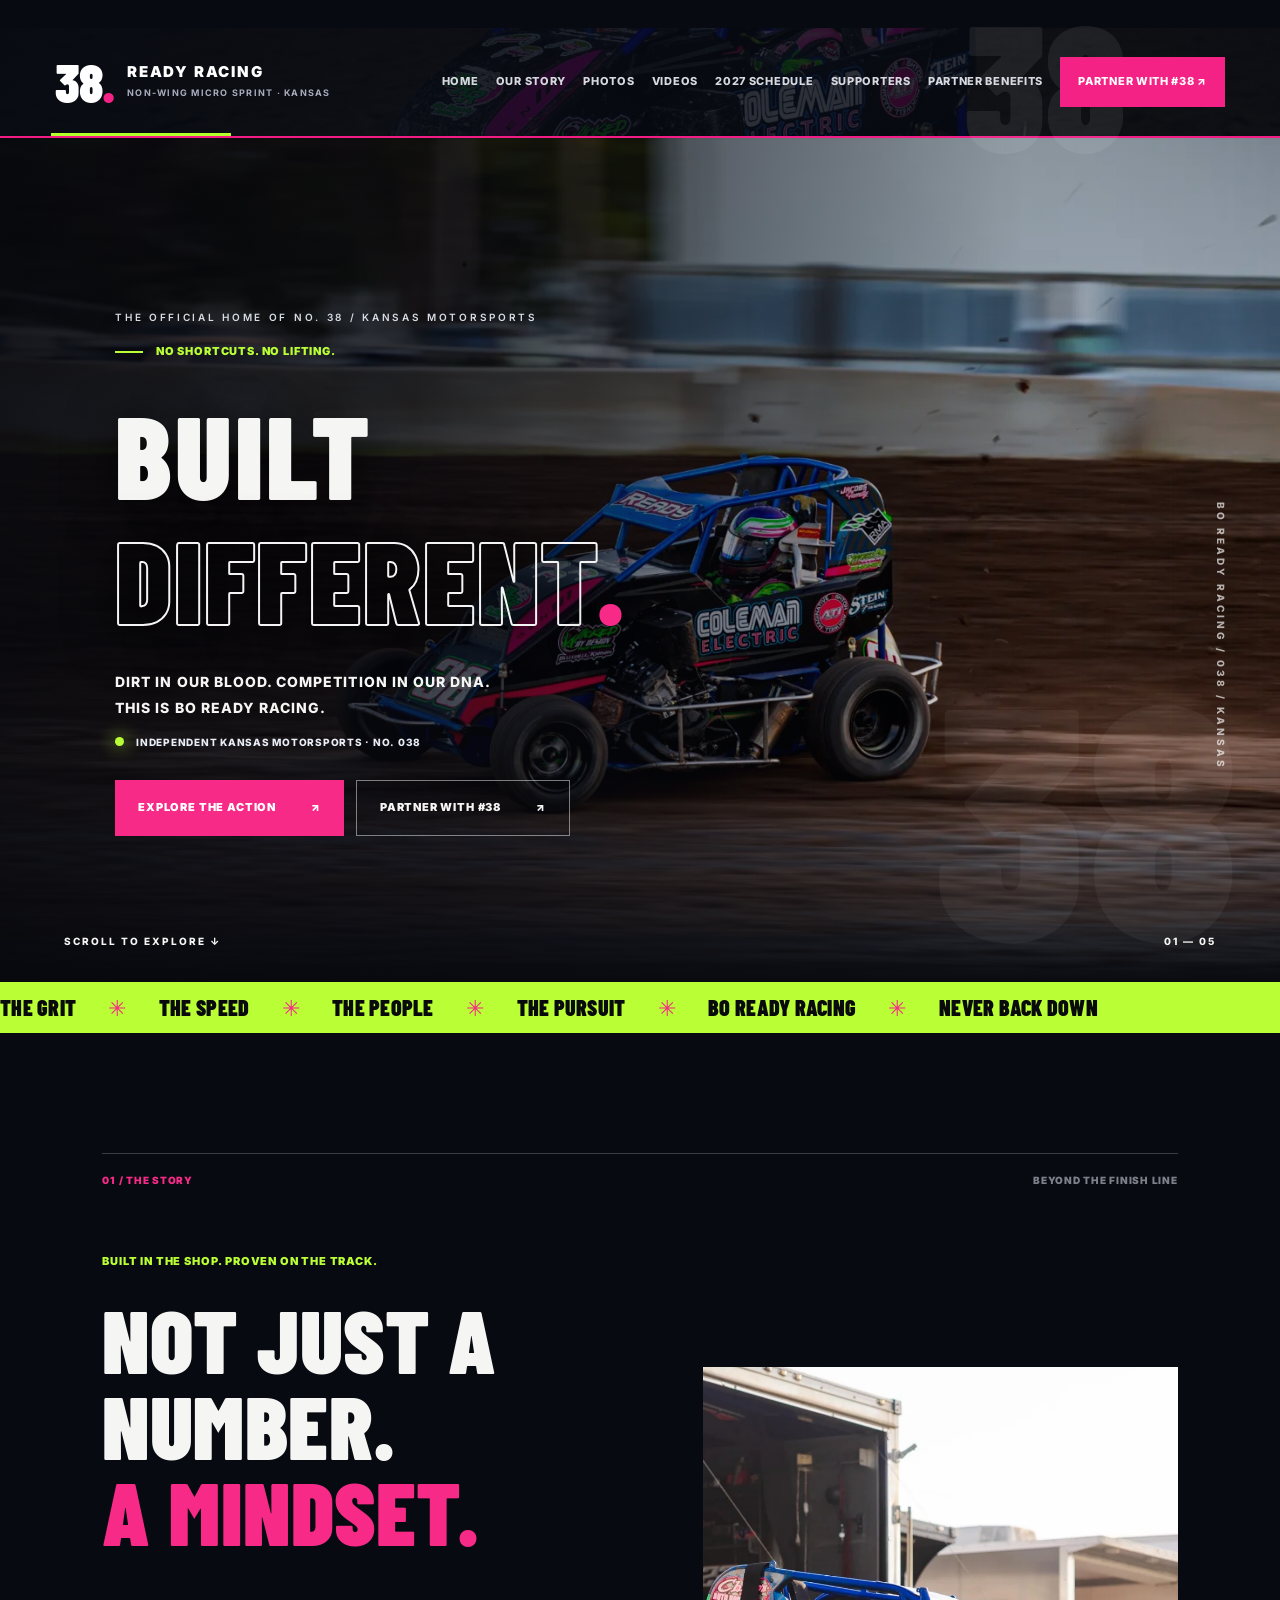
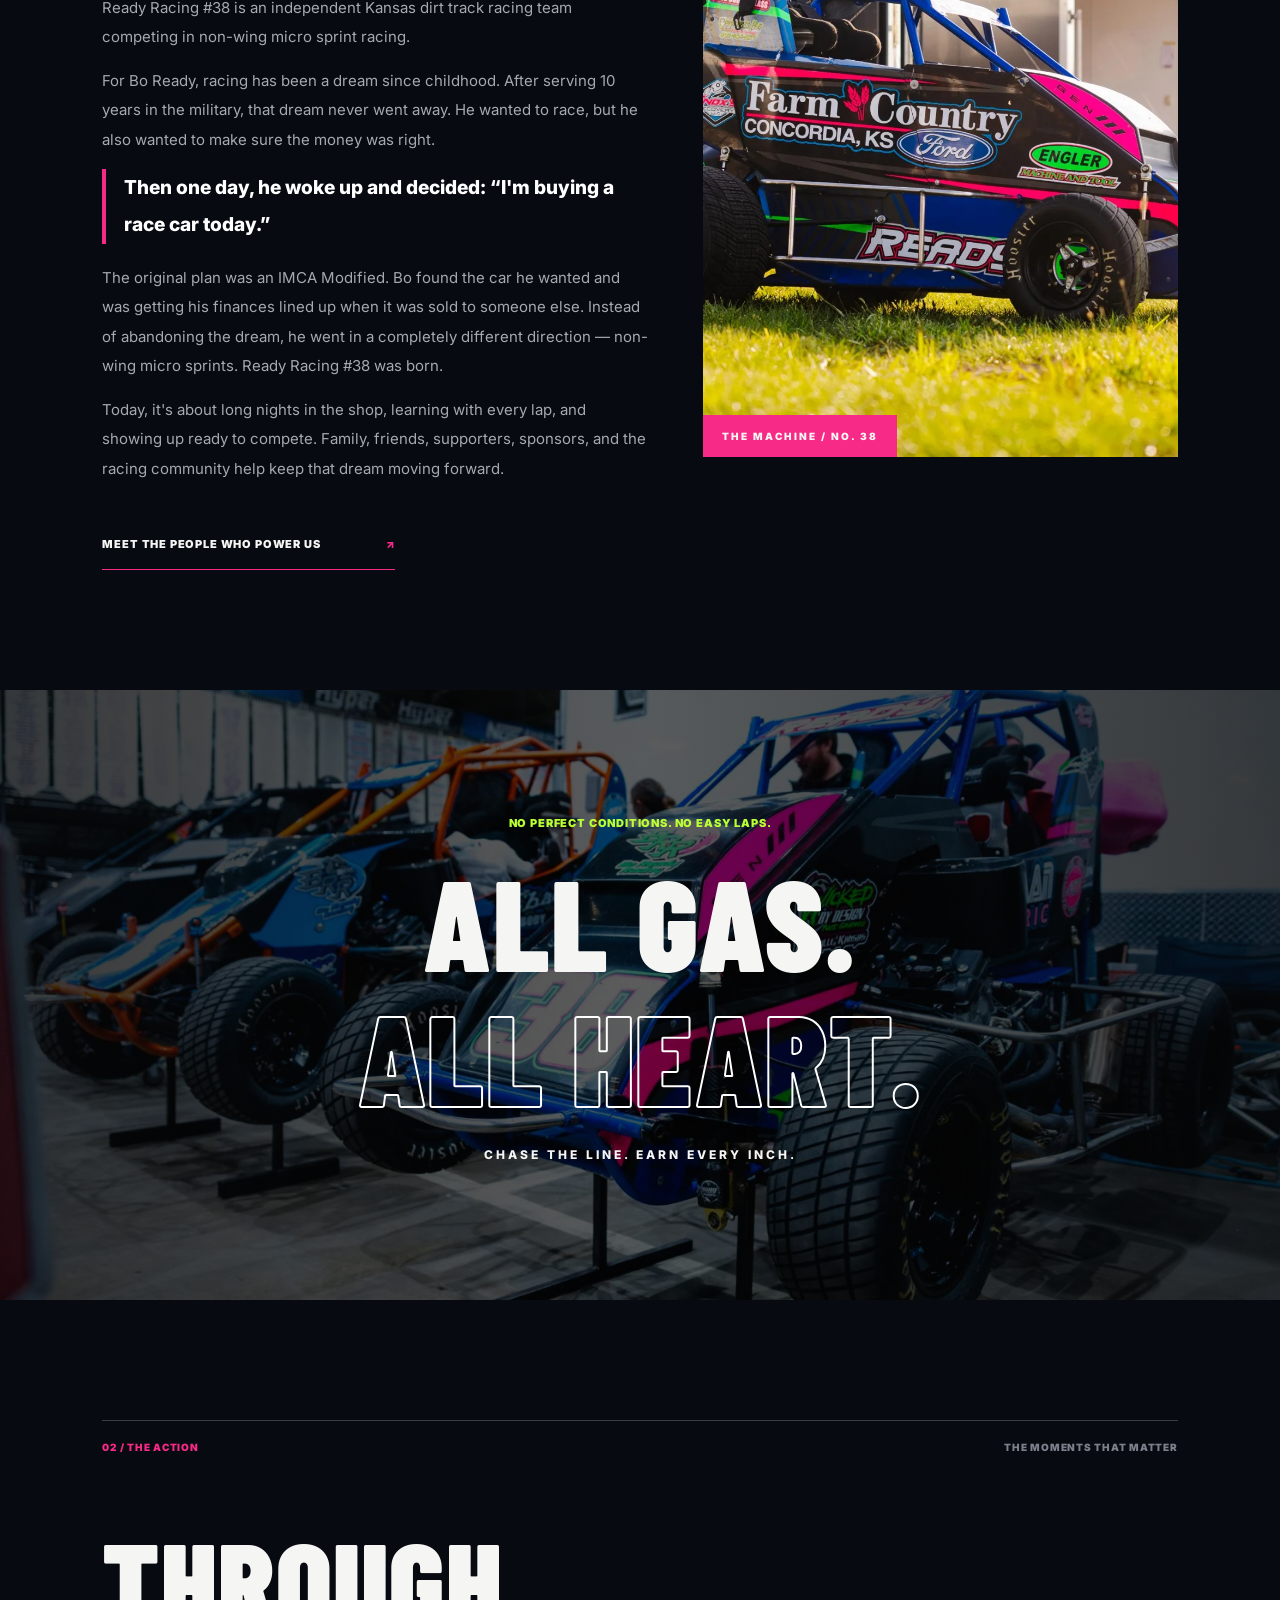
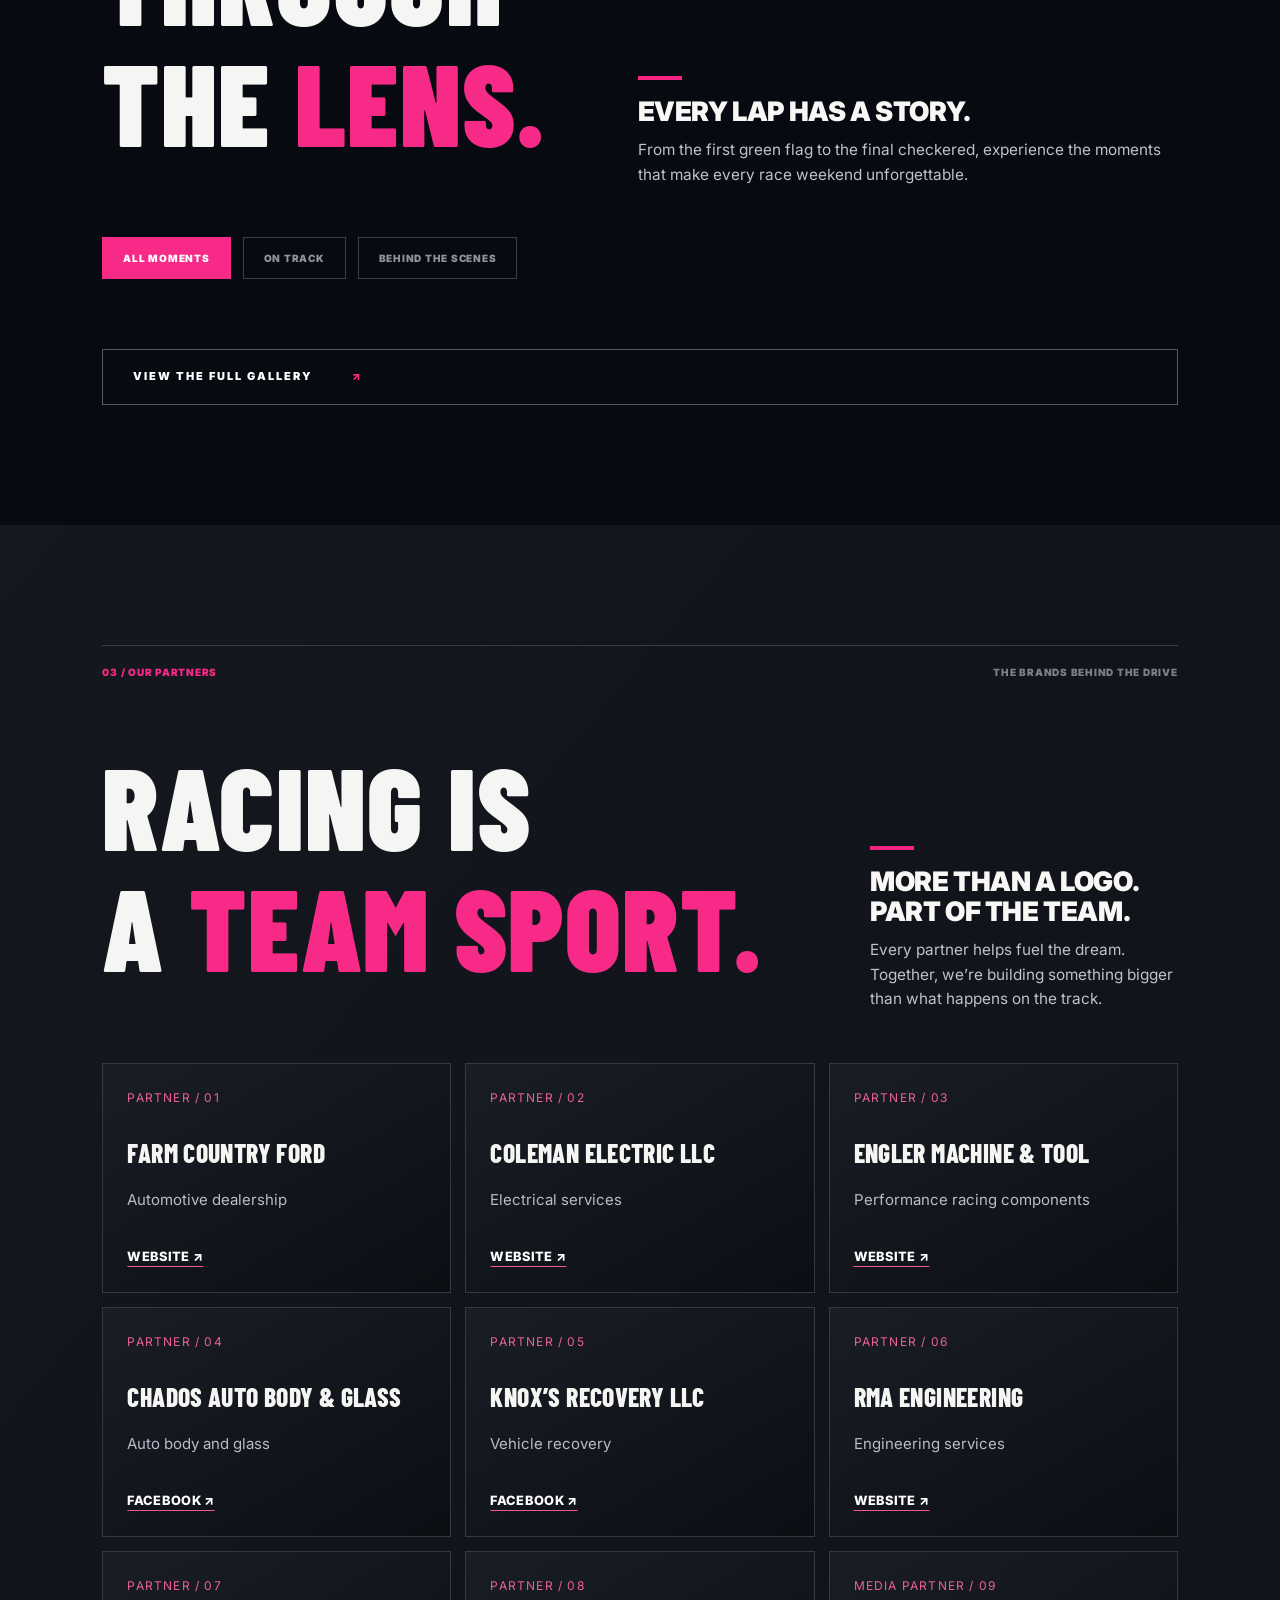
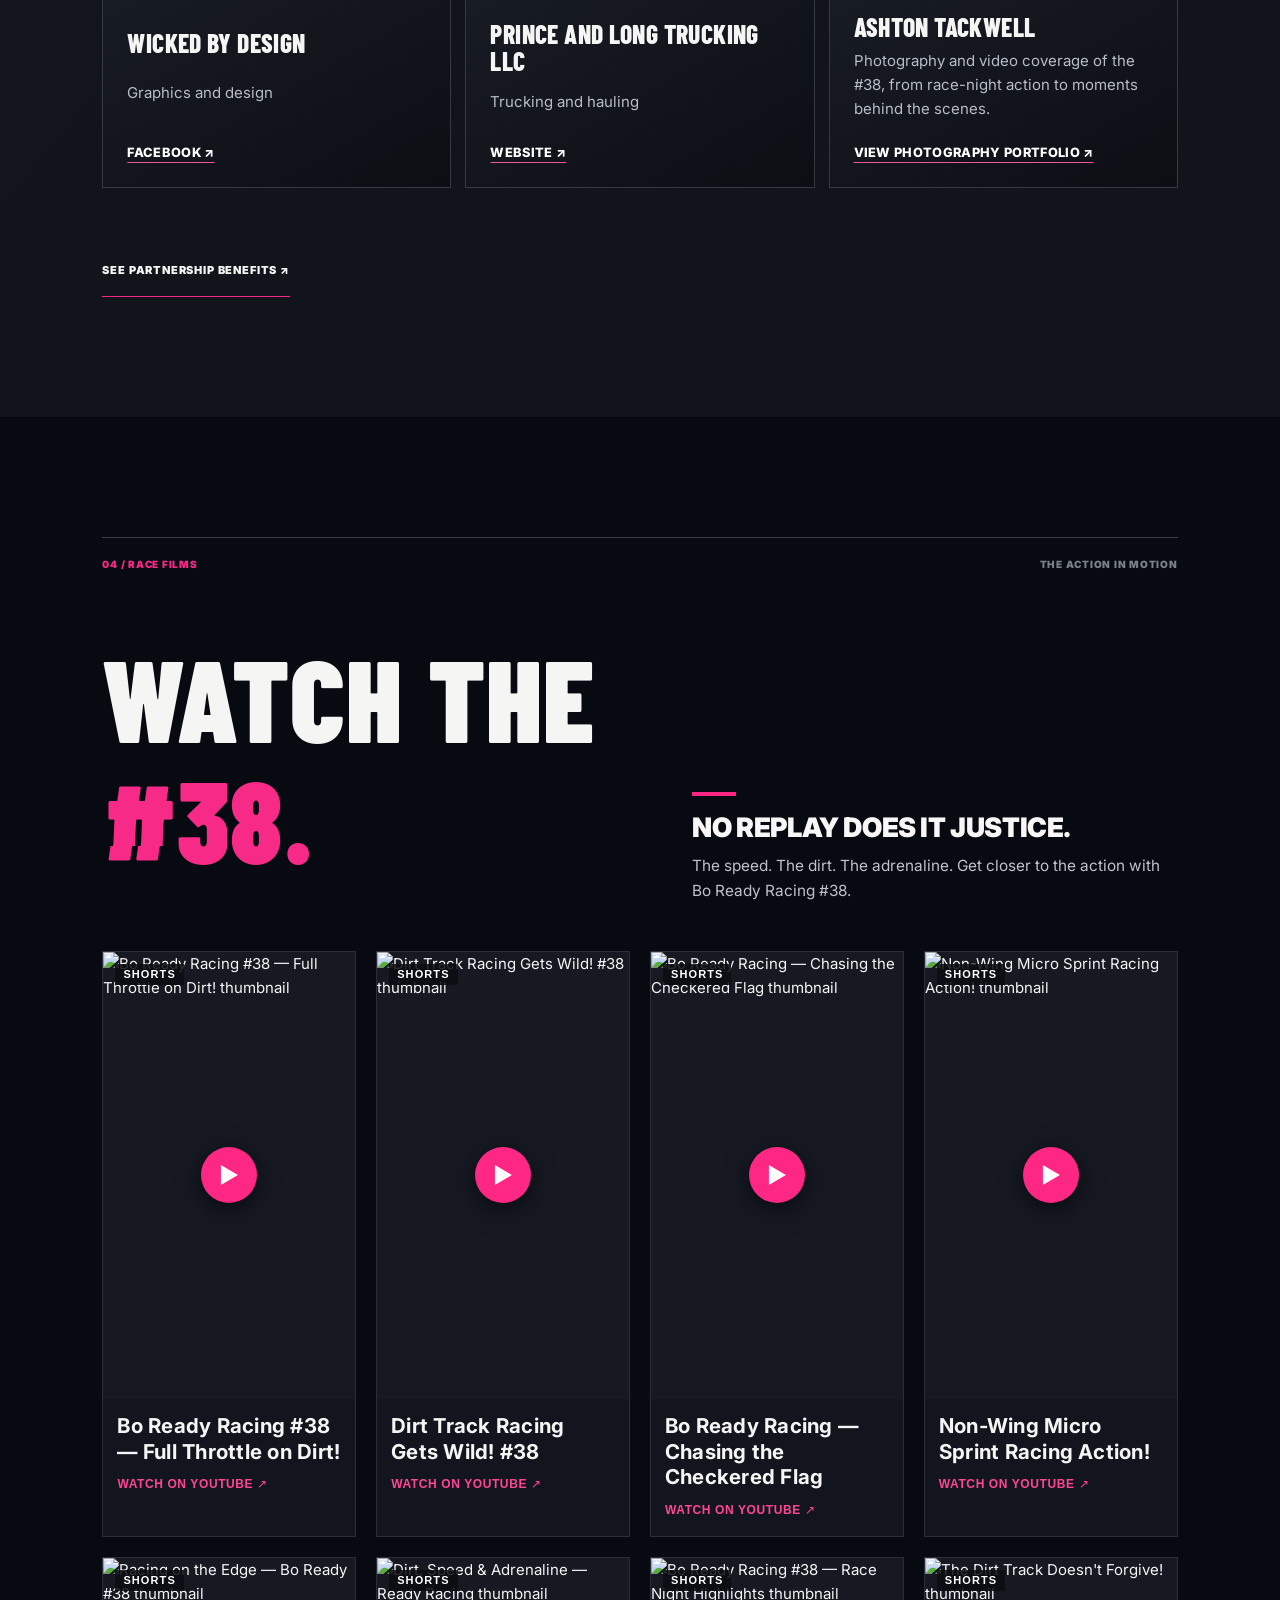
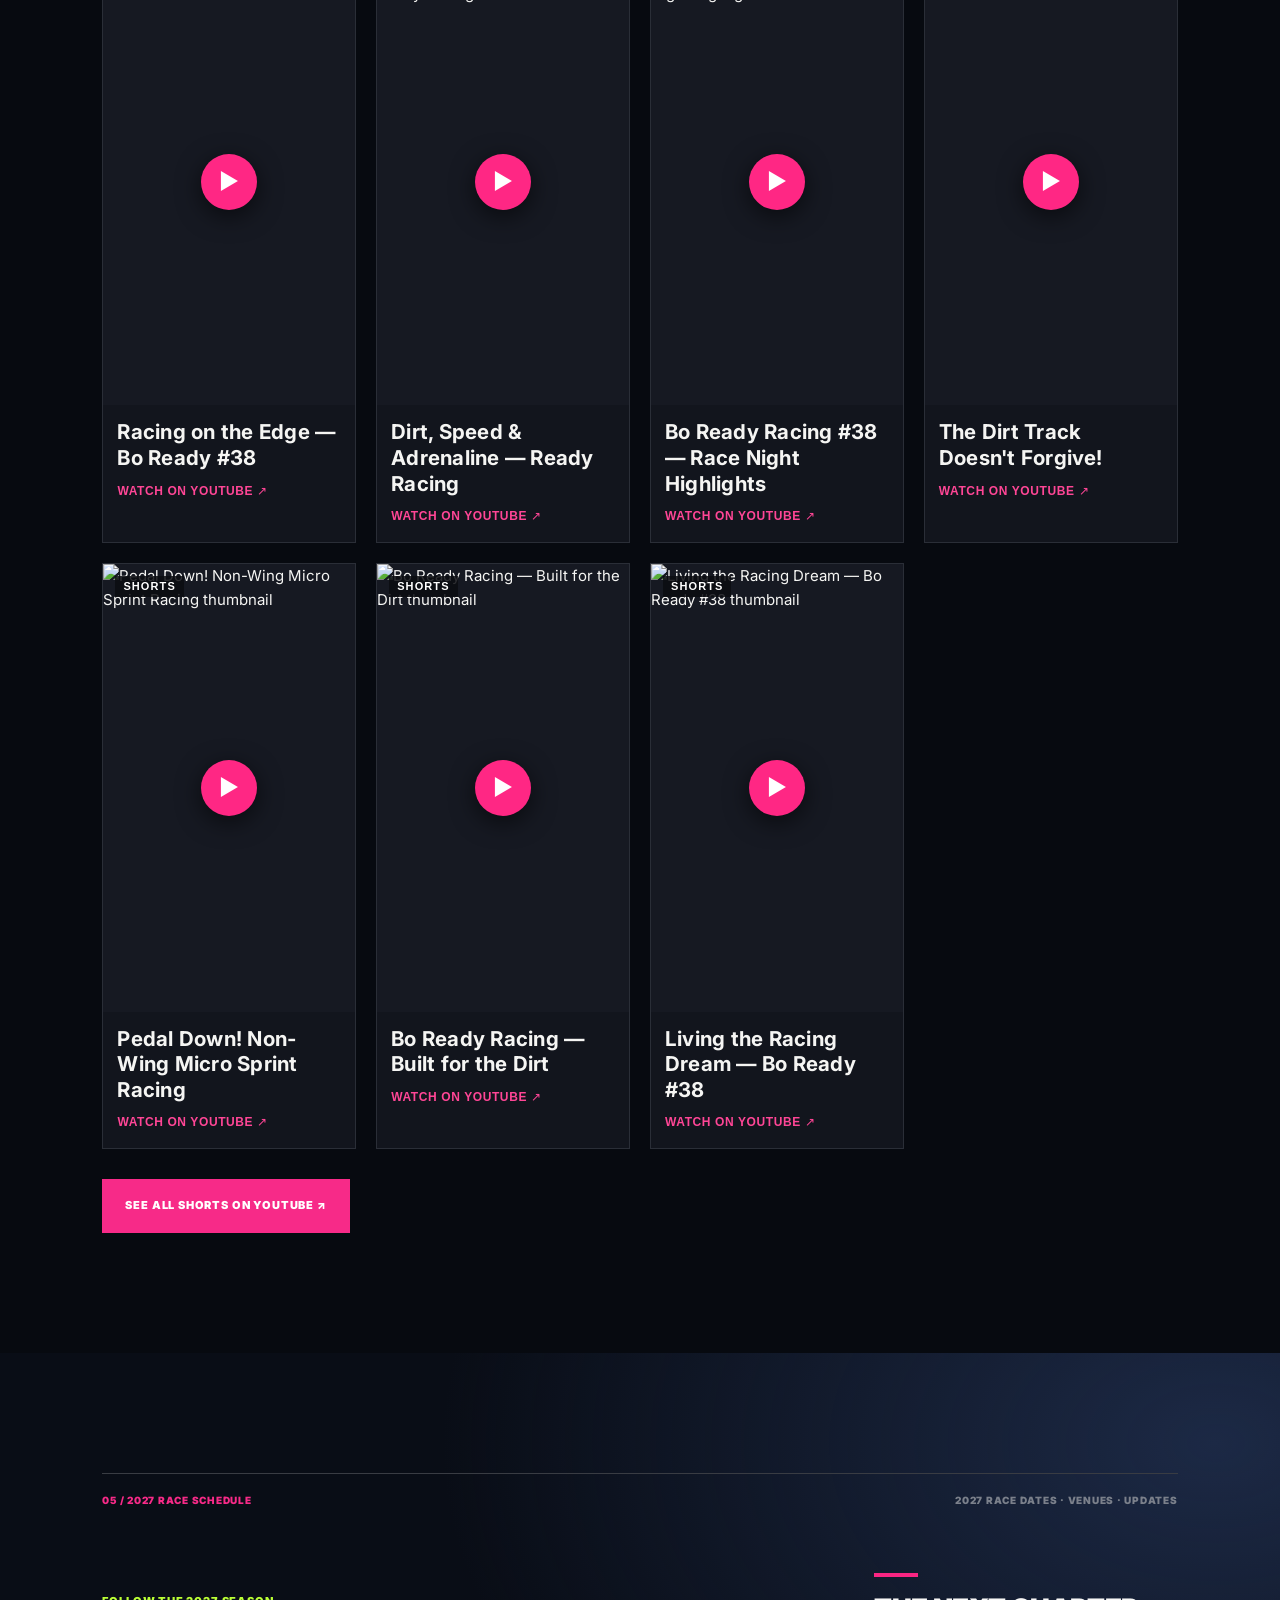
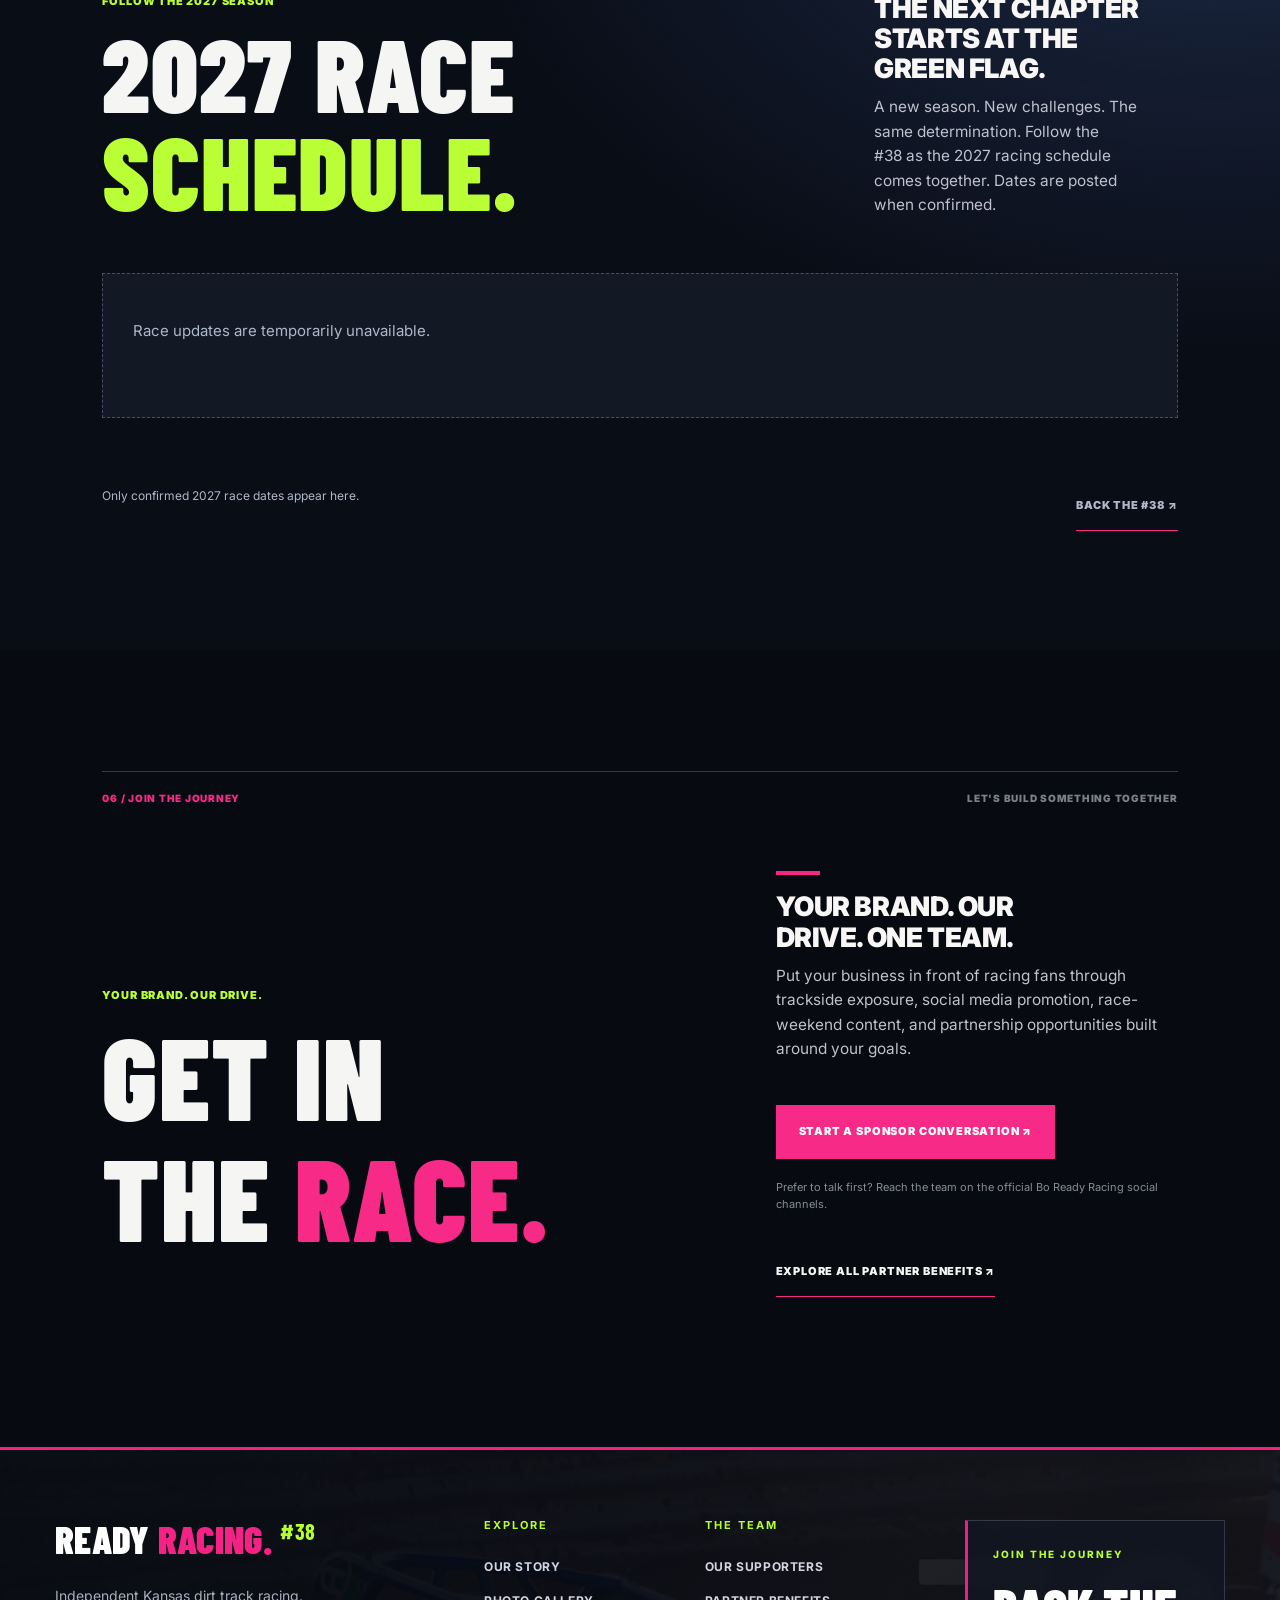
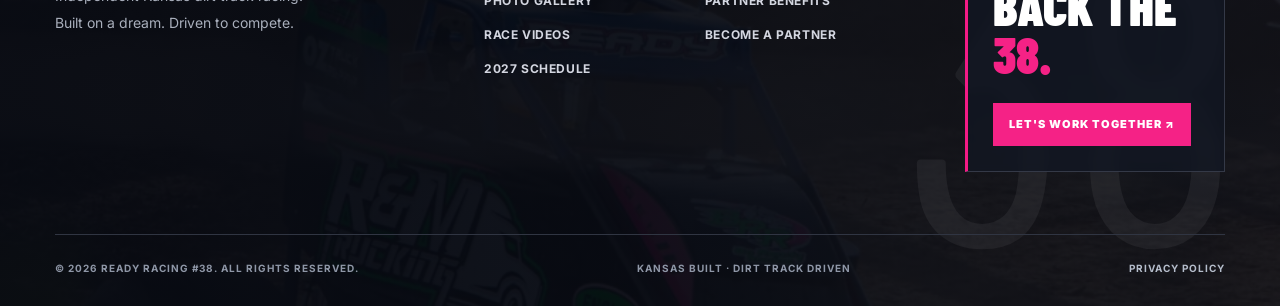
==== commit 1fa20319: "Add files via upload" ====
--- a/index.html
+++ b/index.html
@@ -1,3 +1,3 @@
 <!DOCTYPE html>
 
-<html lang="en"><head><meta charset="utf-8"/><meta content="width=device-width,initial-scale=1" name="viewport"/><meta content="#090b10" name="theme-color"/><meta content="Bo Ready Racing #38. Kansas dirt track racing, race day stories, partners, and 2027 sponsorship opportunities." name="description"/><title>Bo Ready Racing — Built Different. #38</title><link href="%%SITE_URL%%/" rel="canonical"/><link href="favicon.svg" rel="icon" type="image/svg+xml"/><meta content="website" property="og:type"/><meta content="Bo Ready Racing" property="og:site_name"/><meta content="Bo Ready Racing #38 — Built Different" property="og:title"/><meta content="Kansas dirt track racing. Become a 2027 partner of the #38 car." property="og:description"/><meta content="%%SITE_URL%%/" property="og:url"/><meta content="%%SITE_URL%%/assets/photo-25.webp" property="og:image"/><meta content="summary_large_image" name="twitter:card"/><script type="application/ld+json">{"@context":"https://schema.org","@type":"SportsTeam","name":"Bo Ready Racing","sport":"Dirt track racing","url":"%%SITE_URL%%/","image":"%%SITE_URL%%/assets/photo-25.webp","description":"Independent dirt track racing team from Kansas, car #38."}</script><link href="https://fonts.googleapis.com" rel="preconnect"/><link crossorigin="" href="https://fonts.gstatic.com" rel="preconnect"/><link href="https://fonts.googleapis.com/css2?family=Barlow+Condensed:wght@500;600;700;800;900&amp;family=Inter:wght@400;500;600;700;800&amp;display=swap" rel="stylesheet"/><link href="styles.css" rel="stylesheet"/></head><body class="platinum-body"><header class="rr-header"><a aria-label="Ready Racing 38 home" class="rr-brand" href="index.html"><span class="rr-brand-number">38<span class="rr-brand-dot">.</span></span><span class="rr-brand-name"><strong>READY RACING</strong><small>NON-WING MICRO SPRINT · KANSAS</small></span></a><button aria-controls="rr-site-nav" aria-expanded="false" aria-label="Open navigation" class="rr-menu-toggle" type="button"><span></span><span></span><span></span></button><nav aria-label="Main navigation" class="rr-site-nav" id="rr-site-nav"><a href="index.html">HOME</a><a href="index.html#story">OUR STORY</a><a href="gallery.html">PHOTOS</a><a href="index.html#videos">VIDEOS</a><a href="index.html#race-hub">2027 SCHEDULE</a><a href="index.html#partners">SUPPORTERS</a><a href="partner-benefits.html">PARTNER BENEFITS</a><a class="rr-nav-cta" href="sponsorship.html">PARTNER WITH #38 <span aria-hidden="true">↗</span></a></nav></header><main><section class="hero" id="home"><div class="hero-image"></div><div class="hero-grid-overlay"></div><div class="hero-shade"></div><div class="hero-content"><div class="platinum-stamp">THE OFFICIAL HOME OF NO. 38  /  KANSAS MOTORSPORTS</div><p class="kicker"><span class="dash"></span> NO SHORTCUTS. NO LIFTING.</p><h1>BUILT<br/><em>DIFFERENT<span>.</span></em></h1><p class="hero-description">DIRT IN OUR BLOOD. COMPETITION IN OUR DNA.<br/>THIS IS BO READY RACING.</p><div class="hero-eyebrow"><span class="live-dot"></span> INDEPENDENT KANSAS MOTORSPORTS · NO. 038</div><div class="hero-actions"><a class="button primary" href="#gallery">EXPLORE THE ACTION <span>↗</span></a><a class="button ghost" href="sponsorship.html">PARTNER WITH #38 <span>↗</span></a></div></div><div class="hero-vertical">BO READY RACING / 038 / KANSAS</div><div class="hero-bottom"><span>SCROLL TO EXPLORE ↓</span><span>01 — 05</span></div><div class="hero-number">38</div></section><div class="ticker"><div>THE GRIT <b>✳</b> THE SPEED <b>✳</b> THE PEOPLE <b>✳</b> THE PURSUIT <b>✳</b> BO READY RACING <b>✳</b> NEVER BACK DOWN</div></div><section class="section story" id="story"><div class="section-top"><span class="index">01 / THE STORY</span><span class="side-note">BEYOND THE FINISH LINE</span></div><div class="story-grid"><div><p class="overline">BUILT IN THE SHOP. PROVEN ON THE TRACK.</p><h2>NOT JUST A NUMBER.<br/><span>A MINDSET.</span></h2><p class="body-copy">Ready Racing #38 is an independent Kansas dirt track racing team competing in non-wing micro sprint racing.</p><p class="body-copy">For Bo Ready, racing has been a dream since childhood. After serving 10 years in the military, that dream never went away. He wanted to race, but he also wanted to make sure the money was right.</p><p class="body-copy story-quote">Then one day, he woke up and decided: “I'm buying a race car today.”</p><p class="body-copy">The original plan was an IMCA Modified. Bo found the car he wanted and was getting his finances lined up when it was sold to someone else. Instead of abandoning the dream, he went in a completely different direction — non-wing micro sprints. Ready Racing #38 was born.</p><p class="body-copy">Today, it's about long nights in the shop, learning with every lap, and showing up ready to compete. Family, friends, supporters, sponsors, and the racing community help keep that dream moving forward.</p><a class="arrow-link" href="#partners">MEET THE PEOPLE WHO POWER US <span>↗</span></a></div><div class="story-visual"><img alt="Bo Ready Racing dirt track race car" loading="lazy" src="assets/rr-story-2027.webp"/><span class="image-tag">THE MACHINE / NO. 38</span></div></div></section><section class="statement"><div class="statement-image"></div><div class="statement-content"><p class="overline">NO PERFECT CONDITIONS. NO EASY LAPS.</p><h2>ALL GAS.<br/><span>ALL HEART.</span></h2><p>CHASE THE LINE. EARN EVERY INCH.</p></div></section><section class="section action" id="gallery"><div class="section-top"><span class="index">02 / THE ACTION</span><span class="side-note">THE MOMENTS THAT MATTER</span></div><div class="section-heading"><h2>THROUGH<br/>THE <span>LENS.</span></h2><p class="rr-section-pitch"><strong>EVERY LAP HAS A STORY.</strong><span>From the first green flag to the final checkered, experience the moments that make every race weekend unforgettable.</span></p></div><div aria-label="Filter gallery" class="filters"><button class="active" data-filter="all">ALL MOMENTS</button><button data-filter="action">ON TRACK</button><button data-filter="pits">BEHIND THE SCENES</button></div><div class="gallery" id="photos"></div><a class="loadmore" href="gallery" id="more">VIEW THE FULL GALLERY <span>↗</span></a></section><section class="section partners" id="partners"><div class="section-top"><span class="index">03 / OUR PARTNERS</span><span class="side-note">THE BRANDS BEHIND THE DRIVE</span></div><div class="partners-head"><h2>RACING IS<br/>A <span>TEAM SPORT.</span></h2><p class="rr-section-pitch"><strong>MORE THAN A LOGO. PART OF THE TEAM.</strong><span>Every partner helps fuel the dream. Together, we’re building something bigger than what happens on the track.</span></p></div><div class="spotlight-grid"><article class="spotlight-card"><div class="spotlight-index">PARTNER / 01</div><h3>Farm Country Ford</h3><p>Automotive dealership</p><div class="spotlight-links"><a href="https://www.farmcountryford.com/" rel="noopener noreferrer" target="_blank">WEBSITE ↗</a></div></article><article class="spotlight-card"><div class="spotlight-index">PARTNER / 02</div><h3>Coleman Electric LLC</h3><p>Electrical services</p><div class="spotlight-links"><a href="https://www.colemanelectricllc.com/" rel="noopener noreferrer" target="_blank">WEBSITE ↗</a></div></article><article class="spotlight-card"><div class="spotlight-index">PARTNER / 03</div><h3>Engler Machine &amp; Tool</h3><p>Performance racing components</p><div class="spotlight-links"><a href="https://www.englermachine.com/" rel="noopener noreferrer" target="_blank">WEBSITE ↗</a></div></article><article class="spotlight-card"><div class="spotlight-index">PARTNER / 04</div><h3>Chados Auto Body &amp; Glass</h3><p>Auto body and glass</p><div class="spotlight-links"><a href="https://www.facebook.com/chadosautobodyandglass/" rel="noopener noreferrer" target="_blank">FACEBOOK ↗</a></div></article><article class="spotlight-card"><div class="spotlight-index">PARTNER / 05</div><h3>Knox’s Recovery LLC</h3><p>Vehicle recovery</p><div class="spotlight-links"><a href="https://www.facebook.com/p/Knoxs-Recovery-LLC-61560264947703/" rel="noopener noreferrer" target="_blank">FACEBOOK ↗</a></div></article><article class="spotlight-card"><div class="spotlight-index">PARTNER / 06</div><h3>RMA Engineering</h3><p>Engineering services</p><div class="spotlight-links"><a href="https://www.rmaengineer.com/" rel="noopener noreferrer" target="_blank">WEBSITE ↗</a></div></article><article class="spotlight-card"><div class="spotlight-index">PARTNER / 07</div><h3>Wicked by Design</h3><p>Graphics and design</p><div class="spotlight-links"><a href="https://www.facebook.com/wickedbydesigngraphics" rel="noopener noreferrer" target="_blank">FACEBOOK ↗</a></div></article><article class="spotlight-card"><div class="spotlight-index">PARTNER / 08</div><h3>Prince and Long Trucking LLC</h3><p>Trucking and hauling</p><div class="spotlight-links"><a href="https://princeandlong.com/" rel="noopener noreferrer" target="_blank">WEBSITE ↗</a></div></article><article class="spotlight-card"><div class="spotlight-index">MEDIA PARTNER / 09</div><h3></h3><p>Official #38 photographer &amp; videographer — capturing the action on and off the track.</p><div class="spotlight-links"></div></article></div><a class="arrow-link" href="partner-benefits.html">SEE PARTNERSHIP BENEFITS ↗</a></section><section class="section video-section" id="videos"><div class="section-top"><span class="index">04 / RACE FILMS</span><span class="side-note">THE ACTION IN MOTION</span></div><div class="section-heading"><h2>WATCH THE <span>#38.</span></h2><p class="rr-section-pitch"><strong>NO REPLAY DOES IT JUSTICE.</strong><span>The speed. The dirt. The adrenaline. Get closer to the action with Bo Ready Racing #38.</span></p></div><div class="rr-shorts-grid"><a class="rr-short-card" href="https://www.youtube.com/shorts/io9m1D4Xnv0" target="_blank" rel="noopener noreferrer" aria-label="Watch Bo Ready Racing #38 — Full Throttle on Dirt! on YouTube"><div class="rr-short-thumb"><img src="https://i.ytimg.com/vi/io9m1D4Xnv0/hqdefault.jpg" alt="Bo Ready Racing #38 — Full Throttle on Dirt! thumbnail" loading="lazy" referrerpolicy="no-referrer"/><span class="rr-short-play" aria-hidden="true">▶</span><span class="rr-short-tag">SHORTS</span></div><h3>Bo Ready Racing #38 — Full Throttle on Dirt!</h3><span class="rr-short-watch">WATCH ON YOUTUBE ↗</span></a><a class="rr-short-card" href="https://www.youtube.com/shorts/fGSeXp_Pj4I" target="_blank" rel="noopener noreferrer" aria-label="Watch Dirt Track Racing Gets Wild! #38 on YouTube"><div class="rr-short-thumb"><img src="https://i.ytimg.com/vi/fGSeXp_Pj4I/hqdefault.jpg" alt="Dirt Track Racing Gets Wild! #38 thumbnail" loading="lazy" referrerpolicy="no-referrer"/><span class="rr-short-play" aria-hidden="true">▶</span><span class="rr-short-tag">SHORTS</span></div><h3>Dirt Track Racing Gets Wild! #38</h3><span class="rr-short-watch">WATCH ON YOUTUBE ↗</span></a><a class="rr-short-card" href="https://www.youtube.com/shorts/dtap9inSVRc" target="_blank" rel="noopener noreferrer" aria-label="Watch Bo Ready Racing — Chasing the Checkered Flag on YouTube"><div class="rr-short-thumb"><img src="https://i.ytimg.com/vi/dtap9inSVRc/hqdefault.jpg" alt="Bo Ready Racing — Chasing the Checkered Flag thumbnail" loading="lazy" referrerpolicy="no-referrer"/><span class="rr-short-play" aria-hidden="true">▶</span><span class="rr-short-tag">SHORTS</span></div><h3>Bo Ready Racing — Chasing the Checkered Flag</h3><span class="rr-short-watch">WATCH ON YOUTUBE ↗</span></a><a class="rr-short-card" href="https://www.youtube.com/shorts/Szw_WmLRVyw" target="_blank" rel="noopener noreferrer" aria-label="Watch Non-Wing Micro Sprint Racing Action! on YouTube"><div class="rr-short-thumb"><img src="https://i.ytimg.com/vi/Szw_WmLRVyw/hqdefault.jpg" alt="Non-Wing Micro Sprint Racing Action! thumbnail" loading="lazy" referrerpolicy="no-referrer"/><span class="rr-short-play" aria-hidden="true">▶</span><span class="rr-short-tag">SHORTS</span></div><h3>Non-Wing Micro Sprint Racing Action!</h3><span class="rr-short-watch">WATCH ON YOUTUBE ↗</span></a><a class="rr-short-card" href="https://www.youtube.com/shorts/w6EqpjT2wg4" target="_blank" rel="noopener noreferrer" aria-label="Watch Racing on the Edge — Bo Ready #38 on YouTube"><div class="rr-short-thumb"><img src="https://i.ytimg.com/vi/w6EqpjT2wg4/hqdefault.jpg" alt="Racing on the Edge — Bo Ready #38 thumbnail" loading="lazy" referrerpolicy="no-referrer"/><span class="rr-short-play" aria-hidden="true">▶</span><span class="rr-short-tag">SHORTS</span></div><h3>Racing on the Edge — Bo Ready #38</h3><span class="rr-short-watch">WATCH ON YOUTUBE ↗</span></a><a class="rr-short-card" href="https://www.youtube.com/shorts/mAgJna9_j4A" target="_blank" rel="noopener noreferrer" aria-label="Watch Dirt, Speed &amp; Adrenaline — Ready Racing on YouTube"><div class="rr-short-thumb"><img src="https://i.ytimg.com/vi/mAgJna9_j4A/hqdefault.jpg" alt="Dirt, Speed &amp; Adrenaline — Ready Racing thumbnail" loading="lazy" referrerpolicy="no-referrer"/><span class="rr-short-play" aria-hidden="true">▶</span><span class="rr-short-tag">SHORTS</span></div><h3>Dirt, Speed &amp; Adrenaline — Ready Racing</h3><span class="rr-short-watch">WATCH ON YOUTUBE ↗</span></a><a class="rr-short-card" href="https://www.youtube.com/shorts/_yaN4rnUGjk" target="_blank" rel="noopener noreferrer" aria-label="Watch Bo Ready Racing #38 — Race Night Highlights on YouTube"><div class="rr-short-thumb"><img src="https://i.ytimg.com/vi/_yaN4rnUGjk/hqdefault.jpg" alt="Bo Ready Racing #38 — Race Night Highlights thumbnail" loading="lazy" referrerpolicy="no-referrer"/><span class="rr-short-play" aria-hidden="true">▶</span><span class="rr-short-tag">SHORTS</span></div><h3>Bo Ready Racing #38 — Race Night Highlights</h3><span class="rr-short-watch">WATCH ON YOUTUBE ↗</span></a><a class="rr-short-card" href="https://www.youtube.com/shorts/PYBJ0kOKGms" target="_blank" rel="noopener noreferrer" aria-label="Watch The Dirt Track Doesn&#x27;t Forgive! on YouTube"><div class="rr-short-thumb"><img src="https://i.ytimg.com/vi/PYBJ0kOKGms/hqdefault.jpg" alt="The Dirt Track Doesn&#x27;t Forgive! thumbnail" loading="lazy" referrerpolicy="no-referrer"/><span class="rr-short-play" aria-hidden="true">▶</span><span class="rr-short-tag">SHORTS</span></div><h3>The Dirt Track Doesn&#x27;t Forgive!</h3><span class="rr-short-watch">WATCH ON YOUTUBE ↗</span></a><a class="rr-short-card" href="https://www.youtube.com/shorts/WI-byEiwOfc" target="_blank" rel="noopener noreferrer" aria-label="Watch Pedal Down! Non-Wing Micro Sprint Racing on YouTube"><div class="rr-short-thumb"><img src="https://i.ytimg.com/vi/WI-byEiwOfc/hqdefault.jpg" alt="Pedal Down! Non-Wing Micro Sprint Racing thumbnail" loading="lazy" referrerpolicy="no-referrer"/><span class="rr-short-play" aria-hidden="true">▶</span><span class="rr-short-tag">SHORTS</span></div><h3>Pedal Down! Non-Wing Micro Sprint Racing</h3><span class="rr-short-watch">WATCH ON YOUTUBE ↗</span></a><a class="rr-short-card" href="https://www.youtube.com/shorts/ql4w7bCiObU" target="_blank" rel="noopener noreferrer" aria-label="Watch Bo Ready Racing — Built for the Dirt on YouTube"><div class="rr-short-thumb"><img src="https://i.ytimg.com/vi/ql4w7bCiObU/hqdefault.jpg" alt="Bo Ready Racing — Built for the Dirt thumbnail" loading="lazy" referrerpolicy="no-referrer"/><span class="rr-short-play" aria-hidden="true">▶</span><span class="rr-short-tag">SHORTS</span></div><h3>Bo Ready Racing — Built for the Dirt</h3><span class="rr-short-watch">WATCH ON YOUTUBE ↗</span></a><a class="rr-short-card" href="https://www.youtube.com/shorts/1plFNfLiX6M" target="_blank" rel="noopener noreferrer" aria-label="Watch Living the Racing Dream — Bo Ready #38 on YouTube"><div class="rr-short-thumb"><img src="https://i.ytimg.com/vi/1plFNfLiX6M/hqdefault.jpg" alt="Living the Racing Dream — Bo Ready #38 thumbnail" loading="lazy" referrerpolicy="no-referrer"/><span class="rr-short-play" aria-hidden="true">▶</span><span class="rr-short-tag">SHORTS</span></div><h3>Living the Racing Dream — Bo Ready #38</h3><span class="rr-short-watch">WATCH ON YOUTUBE ↗</span></a></div><div class="rr-shorts-footer"><a class="button primary" href="https://www.youtube.com/@BoReady/shorts" target="_blank" rel="noopener noreferrer">SEE ALL SHORTS ON YOUTUBE ↗</a></div></section><section class="section race-hub" id="race-hub"><div class="section-top"><span class="index">05 / 2027 RACE SCHEDULE</span><span class="side-note">2027 RACE DATES · VENUES · UPDATES</span></div><div class="race-hub-head"><div><p class="overline">FOLLOW THE 2027 SEASON</p><h2>2027 RACE <span>SCHEDULE.</span></h2></div><p class="rr-section-pitch"><strong>THE NEXT CHAPTER STARTS AT THE GREEN FLAG.</strong><span>A new season. New challenges. The same determination. Follow the #38 as the 2027 racing schedule comes together. Dates are posted when confirmed.</span></p></div><div aria-live="polite" class="race-cards" id="race-hub-content"><p class="race-empty">Loading the race schedule…</p></div><div class="race-hub-bottom"><span id="race-hub-status">Only confirmed 2027 race dates appear here.</span><a class="arrow-link" href="sponsorship.html">BACK THE #38 ↗</a></div></section><section class="section contact" id="contact"><div class="section-top"><span class="index">06 / JOIN THE JOURNEY</span><span class="side-note">LET'S BUILD SOMETHING TOGETHER</span></div><div class="contact-grid"><div><p class="overline">YOUR BRAND. OUR DRIVE.</p><h2>GET IN<br/>THE <span>RACE.</span></h2></div><div><p class="rr-section-pitch"><strong>YOUR BRAND. OUR DRIVE. ONE TEAM.</strong><span>Put your business in front of racing fans through trackside exposure, social media promotion, race-weekend content, and partnership opportunities built around your goals.</span></p><a class="button primary" href="sponsorship.html">START A SPONSOR CONVERSATION ↗</a><p class="disclaimer">Prefer to talk first? Reach the team on the official Bo Ready Racing social channels.</p><a class="arrow-link" href="partner-benefits.html">EXPLORE ALL PARTNER BENEFITS ↗</a></div></div></section></main><dialog id="viewer"><button aria-label="Close photo" id="close">✕</button><img alt="Bo Ready Racing gallery photograph" id="large"/><p id="caption"></p></dialog><script src="photos.js"></script><script src="app.js"></script><script defer="" src="premium.js"></script><footer class="rr-footer"><div class="rr-footer-top"><div class="rr-footer-identity"><a class="rr-footer-logo" href="index.html">READY <span>RACING.</span> <b>#38</b></a><p>Independent Kansas dirt track racing.<br/>Built on a dream. Driven to compete.</p></div><div class="rr-footer-col"><h3>EXPLORE</h3><a href="index.html#story">OUR STORY</a><a href="gallery.html">PHOTO GALLERY</a><a href="index.html#videos">RACE VIDEOS</a><a href="index.html#race-hub">2027 SCHEDULE</a></div><div class="rr-footer-col"><h3>THE TEAM</h3><a href="index.html#partners">OUR SUPPORTERS</a><a href="partner-benefits.html">PARTNER BENEFITS</a><a href="sponsorship.html">BECOME A PARTNER</a></div><div class="rr-footer-callout"><span>JOIN THE JOURNEY</span><strong>BACK THE<br/><em>38.</em></strong><a href="sponsorship.html">LET'S WORK TOGETHER ↗</a></div></div><div class="rr-footer-bottom"><span>© <span class="rr-current-year"></span> READY RACING #38. ALL RIGHTS RESERVED.</span><span>KANSAS BUILT · DIRT TRACK DRIVEN</span><a href="privacy.html">PRIVACY POLICY</a></div></footer><script defer="True" src="site-chrome.js"></script></body></html>
+<html lang="en"><head><meta charset="utf-8"/><meta content="width=device-width,initial-scale=1" name="viewport"/><meta content="#090b10" name="theme-color"/><meta content="Bo Ready Racing #38. Kansas dirt track racing, race day stories, partners, and 2027 sponsorship opportunities." name="description"/><title>Bo Ready Racing — Built Different. #38</title><link href="%%SITE_URL%%/" rel="canonical"/><link href="favicon.svg" rel="icon" type="image/svg+xml"/><meta content="website" property="og:type"/><meta content="Bo Ready Racing" property="og:site_name"/><meta content="Bo Ready Racing #38 — Built Different" property="og:title"/><meta content="Kansas dirt track racing. Become a 2027 partner of the #38 car." property="og:description"/><meta content="%%SITE_URL%%/" property="og:url"/><meta content="%%SITE_URL%%/assets/photo-25.webp" property="og:image"/><meta content="summary_large_image" name="twitter:card"/><script type="application/ld+json">{"@context":"https://schema.org","@type":"SportsTeam","name":"Bo Ready Racing","sport":"Dirt track racing","url":"%%SITE_URL%%/","image":"%%SITE_URL%%/assets/photo-25.webp","description":"Independent dirt track racing team from Kansas, car #38."}</script><link href="https://fonts.googleapis.com" rel="preconnect"/><link crossorigin="" href="https://fonts.gstatic.com" rel="preconnect"/><link href="https://fonts.googleapis.com/css2?family=Barlow+Condensed:wght@500;600;700;800;900&amp;family=Inter:wght@400;500;600;700;800&amp;display=swap" rel="stylesheet"/><link href="styles.css" rel="stylesheet"/></head><body class="platinum-body"><header class="rr-header"><a aria-label="Ready Racing 38 home" class="rr-brand" href="index.html"><span class="rr-brand-number">38<span class="rr-brand-dot">.</span></span><span class="rr-brand-name"><strong>READY RACING</strong><small>NON-WING MICRO SPRINT · KANSAS</small></span></a><button aria-controls="rr-site-nav" aria-expanded="false" aria-label="Open navigation" class="rr-menu-toggle" type="button"><span></span><span></span><span></span></button><nav aria-label="Main navigation" class="rr-site-nav" id="rr-site-nav"><a href="index.html">HOME</a><a href="index.html#story">OUR STORY</a><a href="gallery.html">PHOTOS</a><a href="index.html#videos">VIDEOS</a><a href="index.html#race-hub">2027 SCHEDULE</a><a href="index.html#partners">SUPPORTERS</a><a href="partner-benefits.html">PARTNER BENEFITS</a><a class="rr-nav-cta" href="sponsorship.html">PARTNER WITH #38 <span aria-hidden="true">↗</span></a></nav></header><main><section class="hero" id="home"><div class="hero-image"></div><div class="hero-grid-overlay"></div><div class="hero-shade"></div><div class="hero-content"><div class="platinum-stamp">THE OFFICIAL HOME OF NO. 38  /  KANSAS MOTORSPORTS</div><p class="kicker"><span class="dash"></span> NO SHORTCUTS. NO LIFTING.</p><h1>BUILT<br/><em>DIFFERENT<span>.</span></em></h1><p class="hero-description">DIRT IN OUR BLOOD. COMPETITION IN OUR DNA.<br/>THIS IS BO READY RACING.</p><div class="hero-eyebrow"><span class="live-dot"></span> INDEPENDENT KANSAS MOTORSPORTS · NO. 038</div><div class="hero-actions"><a class="button primary" href="#gallery">EXPLORE THE ACTION <span>↗</span></a><a class="button ghost" href="sponsorship.html">PARTNER WITH #38 <span>↗</span></a></div></div><div class="hero-vertical">BO READY RACING / 038 / KANSAS</div><div class="hero-bottom"><span>SCROLL TO EXPLORE ↓</span><span>01 — 05</span></div><div class="hero-number">38</div></section><div class="ticker"><div>THE GRIT <b>✳</b> THE SPEED <b>✳</b> THE PEOPLE <b>✳</b> THE PURSUIT <b>✳</b> BO READY RACING <b>✳</b> NEVER BACK DOWN</div></div><section class="section story" id="story"><div class="section-top"><span class="index">01 / THE STORY</span><span class="side-note">BEYOND THE FINISH LINE</span></div><div class="story-grid"><div><p class="overline">BUILT IN THE SHOP. PROVEN ON THE TRACK.</p><h2>NOT JUST A NUMBER.<br/><span>A MINDSET.</span></h2><p class="body-copy">Ready Racing #38 is an independent Kansas dirt track racing team competing in non-wing micro sprint racing.</p><p class="body-copy">For Bo Ready, racing has been a dream since childhood. After serving 10 years in the military, that dream never went away. He wanted to race, but he also wanted to make sure the money was right.</p><p class="body-copy story-quote">Then one day, he woke up and decided: “I'm buying a race car today.”</p><p class="body-copy">The original plan was an IMCA Modified. Bo found the car he wanted and was getting his finances lined up when it was sold to someone else. Instead of abandoning the dream, he went in a completely different direction — non-wing micro sprints. Ready Racing #38 was born.</p><p class="body-copy">Today, it's about long nights in the shop, learning with every lap, and showing up ready to compete. Family, friends, supporters, sponsors, and the racing community help keep that dream moving forward.</p><a class="arrow-link" href="#partners">MEET THE PEOPLE WHO POWER US <span>↗</span></a></div><div class="story-visual"><img alt="Bo Ready Racing dirt track race car" loading="lazy" src="assets/rr-story-2027.webp"/><span class="image-tag">THE MACHINE / NO. 38</span></div></div></section><section class="statement"><div class="statement-image"></div><div class="statement-content"><p class="overline">NO PERFECT CONDITIONS. NO EASY LAPS.</p><h2>ALL GAS.<br/><span>ALL HEART.</span></h2><p>CHASE THE LINE. EARN EVERY INCH.</p></div></section><section class="section action" id="gallery"><div class="section-top"><span class="index">02 / THE ACTION</span><span class="side-note">THE MOMENTS THAT MATTER</span></div><div class="section-heading"><h2>THROUGH<br/>THE <span>LENS.</span></h2><p class="rr-section-pitch"><strong>EVERY LAP HAS A STORY.</strong><span>From the first green flag to the final checkered, experience the moments that make every race weekend unforgettable.</span></p></div><div aria-label="Filter gallery" class="filters"><button class="active" data-filter="all">ALL MOMENTS</button><button data-filter="action">ON TRACK</button><button data-filter="pits">BEHIND THE SCENES</button></div><div class="gallery" id="photos"></div><a class="loadmore" href="gallery" id="more">VIEW THE FULL GALLERY <span>↗</span></a></section><section class="section partners" id="partners"><div class="section-top"><span class="index">03 / OUR PARTNERS</span><span class="side-note">THE BRANDS BEHIND THE DRIVE</span></div><div class="partners-head"><h2>RACING IS<br/>A <span>TEAM SPORT.</span></h2><p class="rr-section-pitch"><strong>MORE THAN A LOGO. PART OF THE TEAM.</strong><span>Every partner helps fuel the dream. Together, we’re building something bigger than what happens on the track.</span></p></div><div class="spotlight-grid"><article class="spotlight-card"><div class="spotlight-index">PARTNER / 01</div><h3>Farm Country Ford</h3><p>Automotive dealership</p><div class="spotlight-links"><a href="https://www.farmcountryford.com/" rel="noopener noreferrer" target="_blank">WEBSITE ↗</a></div></article><article class="spotlight-card"><div class="spotlight-index">PARTNER / 02</div><h3>Coleman Electric LLC</h3><p>Electrical services</p><div class="spotlight-links"><a href="https://www.colemanelectricllc.com/" rel="noopener noreferrer" target="_blank">WEBSITE ↗</a></div></article><article class="spotlight-card"><div class="spotlight-index">PARTNER / 03</div><h3>Engler Machine &amp; Tool</h3><p>Performance racing components</p><div class="spotlight-links"><a href="https://www.englermachine.com/" rel="noopener noreferrer" target="_blank">WEBSITE ↗</a></div></article><article class="spotlight-card"><div class="spotlight-index">PARTNER / 04</div><h3>Chados Auto Body &amp; Glass</h3><p>Auto body and glass</p><div class="spotlight-links"><a href="https://www.facebook.com/chadosautobodyandglass/" rel="noopener noreferrer" target="_blank">FACEBOOK ↗</a></div></article><article class="spotlight-card"><div class="spotlight-index">PARTNER / 05</div><h3>Knox’s Recovery LLC</h3><p>Vehicle recovery</p><div class="spotlight-links"><a href="https://www.facebook.com/p/Knoxs-Recovery-LLC-61560264947703/" rel="noopener noreferrer" target="_blank">FACEBOOK ↗</a></div></article><article class="spotlight-card"><div class="spotlight-index">PARTNER / 06</div><h3>RMA Engineering</h3><p>Engineering services</p><div class="spotlight-links"><a href="https://www.rmaengineer.com/" rel="noopener noreferrer" target="_blank">WEBSITE ↗</a></div></article><article class="spotlight-card"><div class="spotlight-index">PARTNER / 07</div><h3>Wicked by Design</h3><p>Graphics and design</p><div class="spotlight-links"><a href="https://www.facebook.com/wickedbydesigngraphics" rel="noopener noreferrer" target="_blank">FACEBOOK ↗</a></div></article><article class="spotlight-card"><div class="spotlight-index">PARTNER / 08</div><h3>Prince and Long Trucking LLC</h3><p>Trucking and hauling</p><div class="spotlight-links"><a href="https://princeandlong.com/" rel="noopener noreferrer" target="_blank">WEBSITE ↗</a></div></article><article class="spotlight-card"><div class="spotlight-index">MEDIA PARTNER / 09</div><h3>Ashton Tackwell</h3><p>Photography and video coverage of the #38, from race-night action to moments behind the scenes.</p><div class="spotlight-links"><a href="https://ashtontackwell.zenfoliosite.com/" rel="noopener noreferrer" target="_blank">VIEW PHOTOGRAPHY PORTFOLIO ↗</a></div></article></div><a class="arrow-link" href="partner-benefits.html">SEE PARTNERSHIP BENEFITS ↗</a></section><section class="section video-section" id="videos"><div class="section-top"><span class="index">04 / RACE FILMS</span><span class="side-note">THE ACTION IN MOTION</span></div><div class="section-heading"><h2>WATCH THE <span>#38.</span></h2><p class="rr-section-pitch"><strong>NO REPLAY DOES IT JUSTICE.</strong><span>The speed. The dirt. The adrenaline. Get closer to the action with Bo Ready Racing #38.</span></p></div><div class="rr-shorts-grid"><a class="rr-short-card" href="https://www.youtube.com/shorts/io9m1D4Xnv0" target="_blank" rel="noopener noreferrer" aria-label="Watch Bo Ready Racing #38 — Full Throttle on Dirt! on YouTube"><div class="rr-short-thumb"><img src="https://i.ytimg.com/vi/io9m1D4Xnv0/hqdefault.jpg" alt="Bo Ready Racing #38 — Full Throttle on Dirt! thumbnail" loading="lazy" referrerpolicy="no-referrer"/><span class="rr-short-play" aria-hidden="true">▶</span><span class="rr-short-tag">SHORTS</span></div><h3>Bo Ready Racing #38 — Full Throttle on Dirt!</h3><span class="rr-short-watch">WATCH ON YOUTUBE ↗</span></a><a class="rr-short-card" href="https://www.youtube.com/shorts/fGSeXp_Pj4I" target="_blank" rel="noopener noreferrer" aria-label="Watch Dirt Track Racing Gets Wild! #38 on YouTube"><div class="rr-short-thumb"><img src="https://i.ytimg.com/vi/fGSeXp_Pj4I/hqdefault.jpg" alt="Dirt Track Racing Gets Wild! #38 thumbnail" loading="lazy" referrerpolicy="no-referrer"/><span class="rr-short-play" aria-hidden="true">▶</span><span class="rr-short-tag">SHORTS</span></div><h3>Dirt Track Racing Gets Wild! #38</h3><span class="rr-short-watch">WATCH ON YOUTUBE ↗</span></a><a class="rr-short-card" href="https://www.youtube.com/shorts/dtap9inSVRc" target="_blank" rel="noopener noreferrer" aria-label="Watch Bo Ready Racing — Chasing the Checkered Flag on YouTube"><div class="rr-short-thumb"><img src="https://i.ytimg.com/vi/dtap9inSVRc/hqdefault.jpg" alt="Bo Ready Racing — Chasing the Checkered Flag thumbnail" loading="lazy" referrerpolicy="no-referrer"/><span class="rr-short-play" aria-hidden="true">▶</span><span class="rr-short-tag">SHORTS</span></div><h3>Bo Ready Racing — Chasing the Checkered Flag</h3><span class="rr-short-watch">WATCH ON YOUTUBE ↗</span></a><a class="rr-short-card" href="https://www.youtube.com/shorts/Szw_WmLRVyw" target="_blank" rel="noopener noreferrer" aria-label="Watch Non-Wing Micro Sprint Racing Action! on YouTube"><div class="rr-short-thumb"><img src="https://i.ytimg.com/vi/Szw_WmLRVyw/hqdefault.jpg" alt="Non-Wing Micro Sprint Racing Action! thumbnail" loading="lazy" referrerpolicy="no-referrer"/><span class="rr-short-play" aria-hidden="true">▶</span><span class="rr-short-tag">SHORTS</span></div><h3>Non-Wing Micro Sprint Racing Action!</h3><span class="rr-short-watch">WATCH ON YOUTUBE ↗</span></a><a class="rr-short-card" href="https://www.youtube.com/shorts/w6EqpjT2wg4" target="_blank" rel="noopener noreferrer" aria-label="Watch Racing on the Edge — Bo Ready #38 on YouTube"><div class="rr-short-thumb"><img src="https://i.ytimg.com/vi/w6EqpjT2wg4/hqdefault.jpg" alt="Racing on the Edge — Bo Ready #38 thumbnail" loading="lazy" referrerpolicy="no-referrer"/><span class="rr-short-play" aria-hidden="true">▶</span><span class="rr-short-tag">SHORTS</span></div><h3>Racing on the Edge — Bo Ready #38</h3><span class="rr-short-watch">WATCH ON YOUTUBE ↗</span></a><a class="rr-short-card" href="https://www.youtube.com/shorts/mAgJna9_j4A" target="_blank" rel="noopener noreferrer" aria-label="Watch Dirt, Speed &amp; Adrenaline — Ready Racing on YouTube"><div class="rr-short-thumb"><img src="https://i.ytimg.com/vi/mAgJna9_j4A/hqdefault.jpg" alt="Dirt, Speed &amp; Adrenaline — Ready Racing thumbnail" loading="lazy" referrerpolicy="no-referrer"/><span class="rr-short-play" aria-hidden="true">▶</span><span class="rr-short-tag">SHORTS</span></div><h3>Dirt, Speed &amp; Adrenaline — Ready Racing</h3><span class="rr-short-watch">WATCH ON YOUTUBE ↗</span></a><a class="rr-short-card" href="https://www.youtube.com/shorts/_yaN4rnUGjk" target="_blank" rel="noopener noreferrer" aria-label="Watch Bo Ready Racing #38 — Race Night Highlights on YouTube"><div class="rr-short-thumb"><img src="https://i.ytimg.com/vi/_yaN4rnUGjk/hqdefault.jpg" alt="Bo Ready Racing #38 — Race Night Highlights thumbnail" loading="lazy" referrerpolicy="no-referrer"/><span class="rr-short-play" aria-hidden="true">▶</span><span class="rr-short-tag">SHORTS</span></div><h3>Bo Ready Racing #38 — Race Night Highlights</h3><span class="rr-short-watch">WATCH ON YOUTUBE ↗</span></a><a class="rr-short-card" href="https://www.youtube.com/shorts/PYBJ0kOKGms" target="_blank" rel="noopener noreferrer" aria-label="Watch The Dirt Track Doesn&#x27;t Forgive! on YouTube"><div class="rr-short-thumb"><img src="https://i.ytimg.com/vi/PYBJ0kOKGms/hqdefault.jpg" alt="The Dirt Track Doesn&#x27;t Forgive! thumbnail" loading="lazy" referrerpolicy="no-referrer"/><span class="rr-short-play" aria-hidden="true">▶</span><span class="rr-short-tag">SHORTS</span></div><h3>The Dirt Track Doesn&#x27;t Forgive!</h3><span class="rr-short-watch">WATCH ON YOUTUBE ↗</span></a><a class="rr-short-card" href="https://www.youtube.com/shorts/WI-byEiwOfc" target="_blank" rel="noopener noreferrer" aria-label="Watch Pedal Down! Non-Wing Micro Sprint Racing on YouTube"><div class="rr-short-thumb"><img src="https://i.ytimg.com/vi/WI-byEiwOfc/hqdefault.jpg" alt="Pedal Down! Non-Wing Micro Sprint Racing thumbnail" loading="lazy" referrerpolicy="no-referrer"/><span class="rr-short-play" aria-hidden="true">▶</span><span class="rr-short-tag">SHORTS</span></div><h3>Pedal Down! Non-Wing Micro Sprint Racing</h3><span class="rr-short-watch">WATCH ON YOUTUBE ↗</span></a><a class="rr-short-card" href="https://www.youtube.com/shorts/ql4w7bCiObU" target="_blank" rel="noopener noreferrer" aria-label="Watch Bo Ready Racing — Built for the Dirt on YouTube"><div class="rr-short-thumb"><img src="https://i.ytimg.com/vi/ql4w7bCiObU/hqdefault.jpg" alt="Bo Ready Racing — Built for the Dirt thumbnail" loading="lazy" referrerpolicy="no-referrer"/><span class="rr-short-play" aria-hidden="true">▶</span><span class="rr-short-tag">SHORTS</span></div><h3>Bo Ready Racing — Built for the Dirt</h3><span class="rr-short-watch">WATCH ON YOUTUBE ↗</span></a><a class="rr-short-card" href="https://www.youtube.com/shorts/1plFNfLiX6M" target="_blank" rel="noopener noreferrer" aria-label="Watch Living the Racing Dream — Bo Ready #38 on YouTube"><div class="rr-short-thumb"><img src="https://i.ytimg.com/vi/1plFNfLiX6M/hqdefault.jpg" alt="Living the Racing Dream — Bo Ready #38 thumbnail" loading="lazy" referrerpolicy="no-referrer"/><span class="rr-short-play" aria-hidden="true">▶</span><span class="rr-short-tag">SHORTS</span></div><h3>Living the Racing Dream — Bo Ready #38</h3><span class="rr-short-watch">WATCH ON YOUTUBE ↗</span></a></div><div class="rr-shorts-footer"><a class="button primary" href="https://www.youtube.com/@BoReady/shorts" target="_blank" rel="noopener noreferrer">SEE ALL SHORTS ON YOUTUBE ↗</a></div></section><section class="section race-hub" id="race-hub"><div class="section-top"><span class="index">05 / 2027 RACE SCHEDULE</span><span class="side-note">2027 RACE DATES · VENUES · UPDATES</span></div><div class="race-hub-head"><div><p class="overline">FOLLOW THE 2027 SEASON</p><h2>2027 RACE <span>SCHEDULE.</span></h2></div><p class="rr-section-pitch"><strong>THE NEXT CHAPTER STARTS AT THE GREEN FLAG.</strong><span>A new season. New challenges. The same determination. Follow the #38 as the 2027 racing schedule comes together. Dates are posted when confirmed.</span></p></div><div aria-live="polite" class="race-cards" id="race-hub-content"><p class="race-empty">Loading the race schedule…</p></div><div class="race-hub-bottom"><span id="race-hub-status">Only confirmed 2027 race dates appear here.</span><a class="arrow-link" href="sponsorship.html">BACK THE #38 ↗</a></div></section><section class="section contact" id="contact"><div class="section-top"><span class="index">06 / JOIN THE JOURNEY</span><span class="side-note">LET'S BUILD SOMETHING TOGETHER</span></div><div class="contact-grid"><div><p class="overline">YOUR BRAND. OUR DRIVE.</p><h2>GET IN<br/>THE <span>RACE.</span></h2></div><div><p class="rr-section-pitch"><strong>YOUR BRAND. OUR DRIVE. ONE TEAM.</strong><span>Put your business in front of racing fans through trackside exposure, social media promotion, race-weekend content, and partnership opportunities built around your goals.</span></p><a class="button primary" href="sponsorship.html">START A SPONSOR CONVERSATION ↗</a><p class="disclaimer">Prefer to talk first? Reach the team on the official Bo Ready Racing social channels.</p><a class="arrow-link" href="partner-benefits.html">EXPLORE ALL PARTNER BENEFITS ↗</a></div></div></section></main><dialog id="viewer"><button aria-label="Close photo" id="close">✕</button><img alt="Bo Ready Racing gallery photograph" id="large"/><p id="caption"></p></dialog><script src="photos.js"></script><script src="app.js"></script><script defer="" src="premium.js"></script><footer class="rr-footer"><div class="rr-footer-top"><div class="rr-footer-identity"><a class="rr-footer-logo" href="index.html">READY <span>RACING.</span> <b>#38</b></a><p>Independent Kansas dirt track racing.<br/>Built on a dream. Driven to compete.</p></div><div class="rr-footer-col"><h3>EXPLORE</h3><a href="index.html#story">OUR STORY</a><a href="gallery.html">PHOTO GALLERY</a><a href="index.html#videos">RACE VIDEOS</a><a href="index.html#race-hub">2027 SCHEDULE</a></div><div class="rr-footer-col"><h3>THE TEAM</h3><a href="index.html#partners">OUR SUPPORTERS</a><a href="partner-benefits.html">PARTNER BENEFITS</a><a href="sponsorship.html">BECOME A PARTNER</a></div><div class="rr-footer-callout"><span>JOIN THE JOURNEY</span><strong>BACK THE<br/><em>38.</em></strong><a href="sponsorship.html">LET'S WORK TOGETHER ↗</a></div></div><div class="rr-footer-bottom"><span>© <span class="rr-current-year"></span> READY RACING #38. ALL RIGHTS RESERVED.</span><span>KANSAS BUILT · DIRT TRACK DRIVEN</span><a href="privacy.html">PRIVACY POLICY</a></div></footer><script defer="True" src="site-chrome.js"></script></body></html>
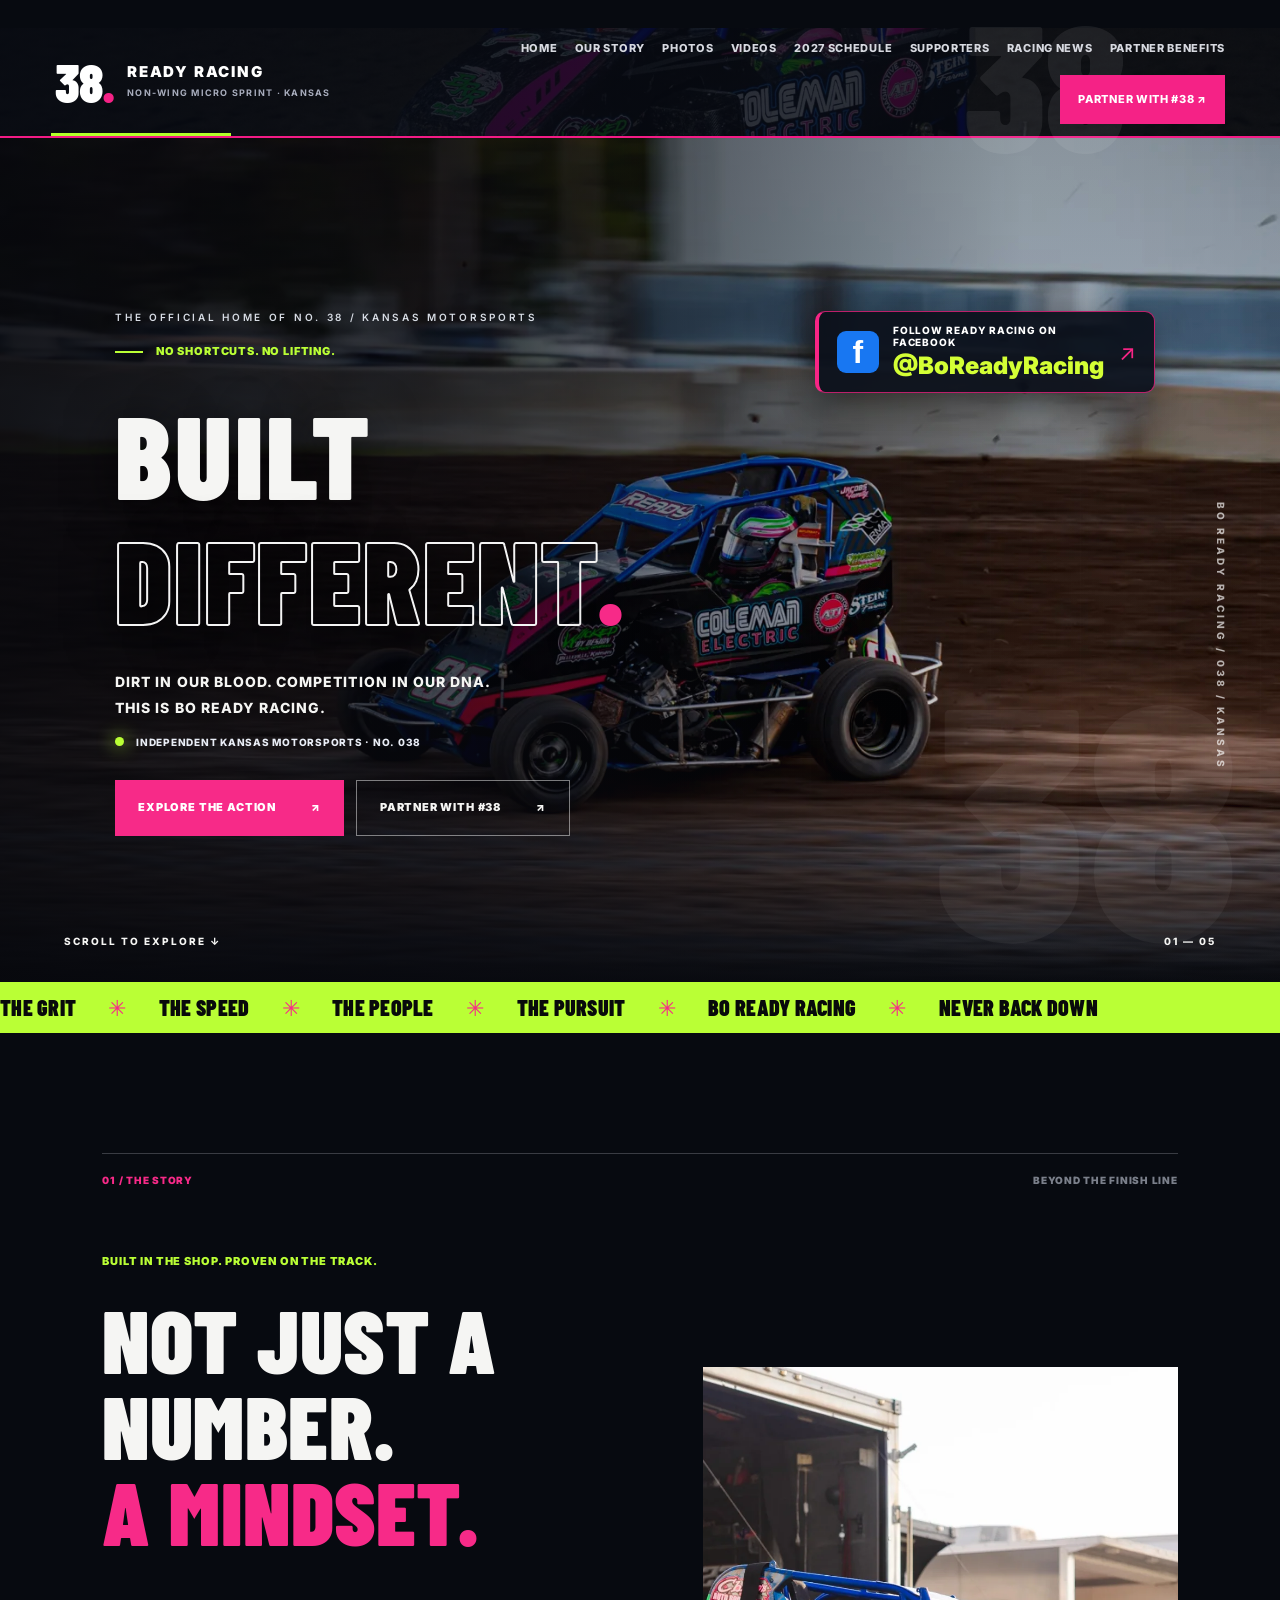
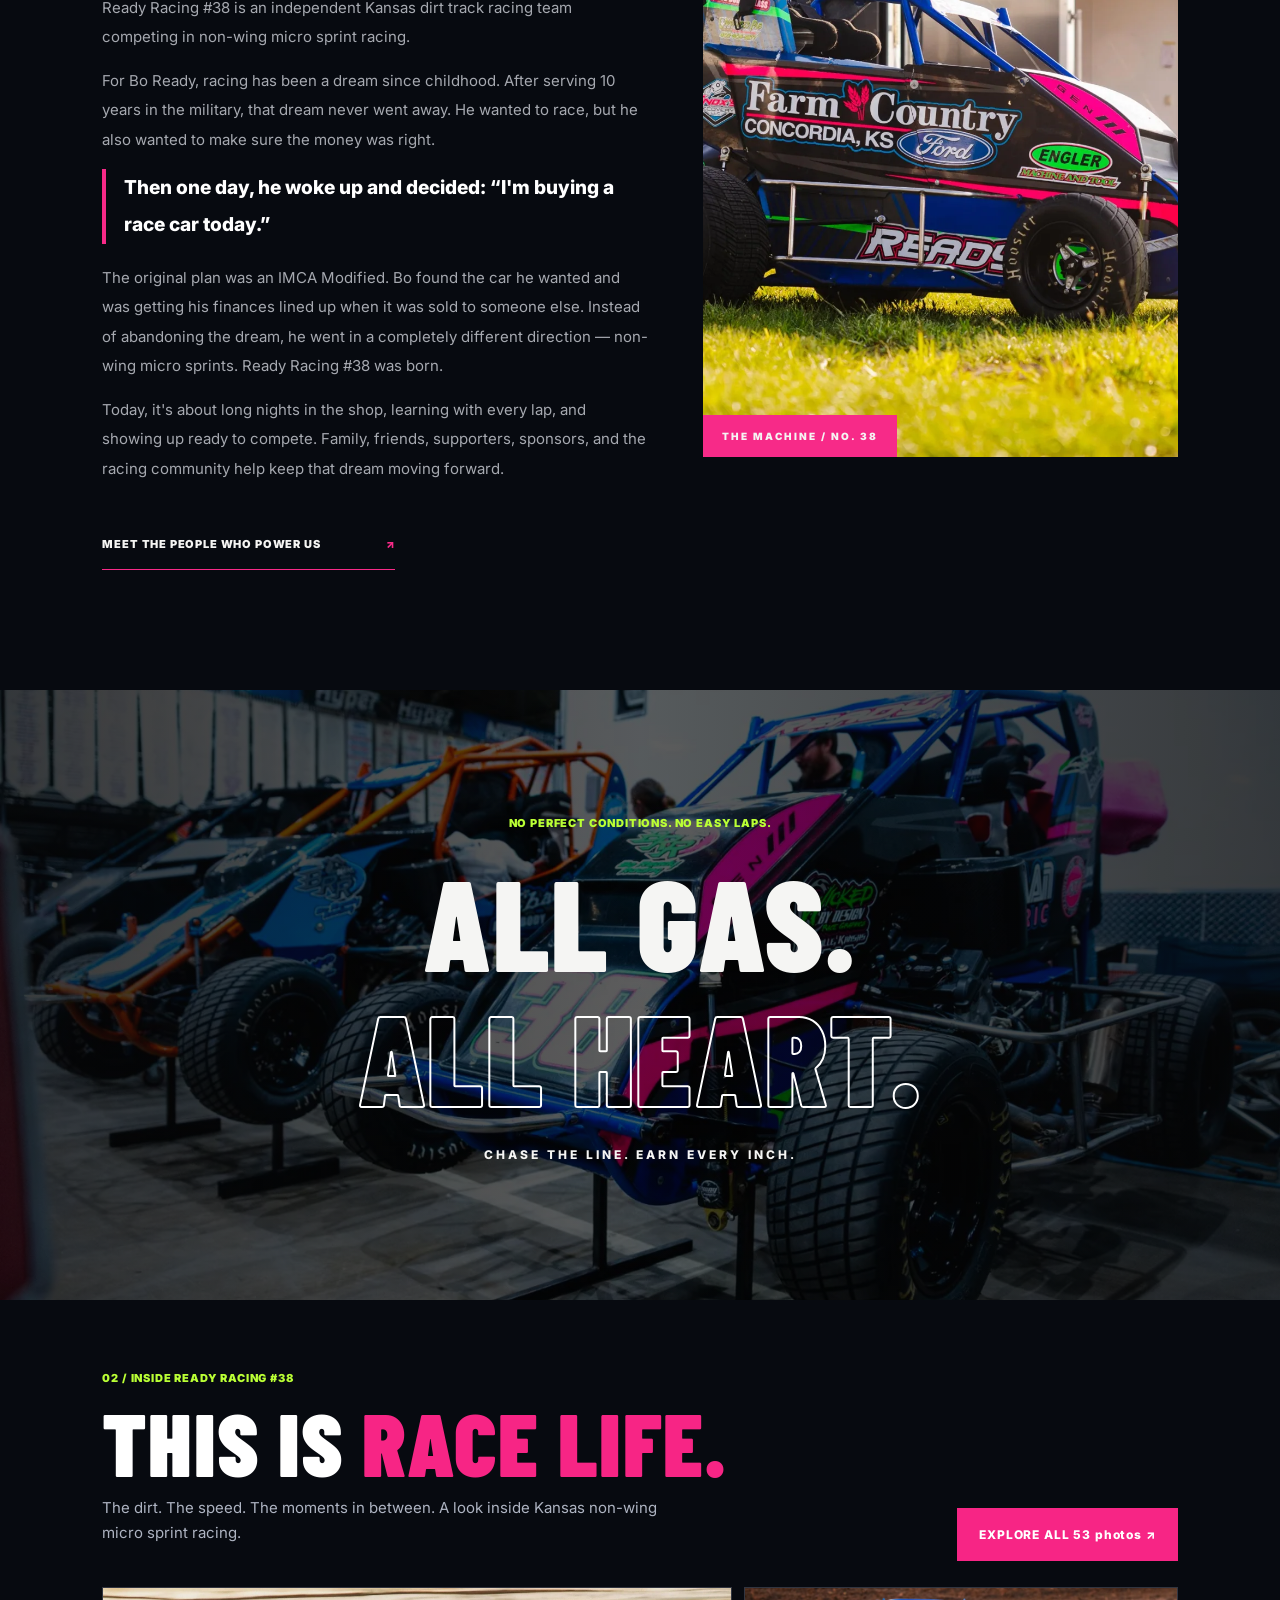
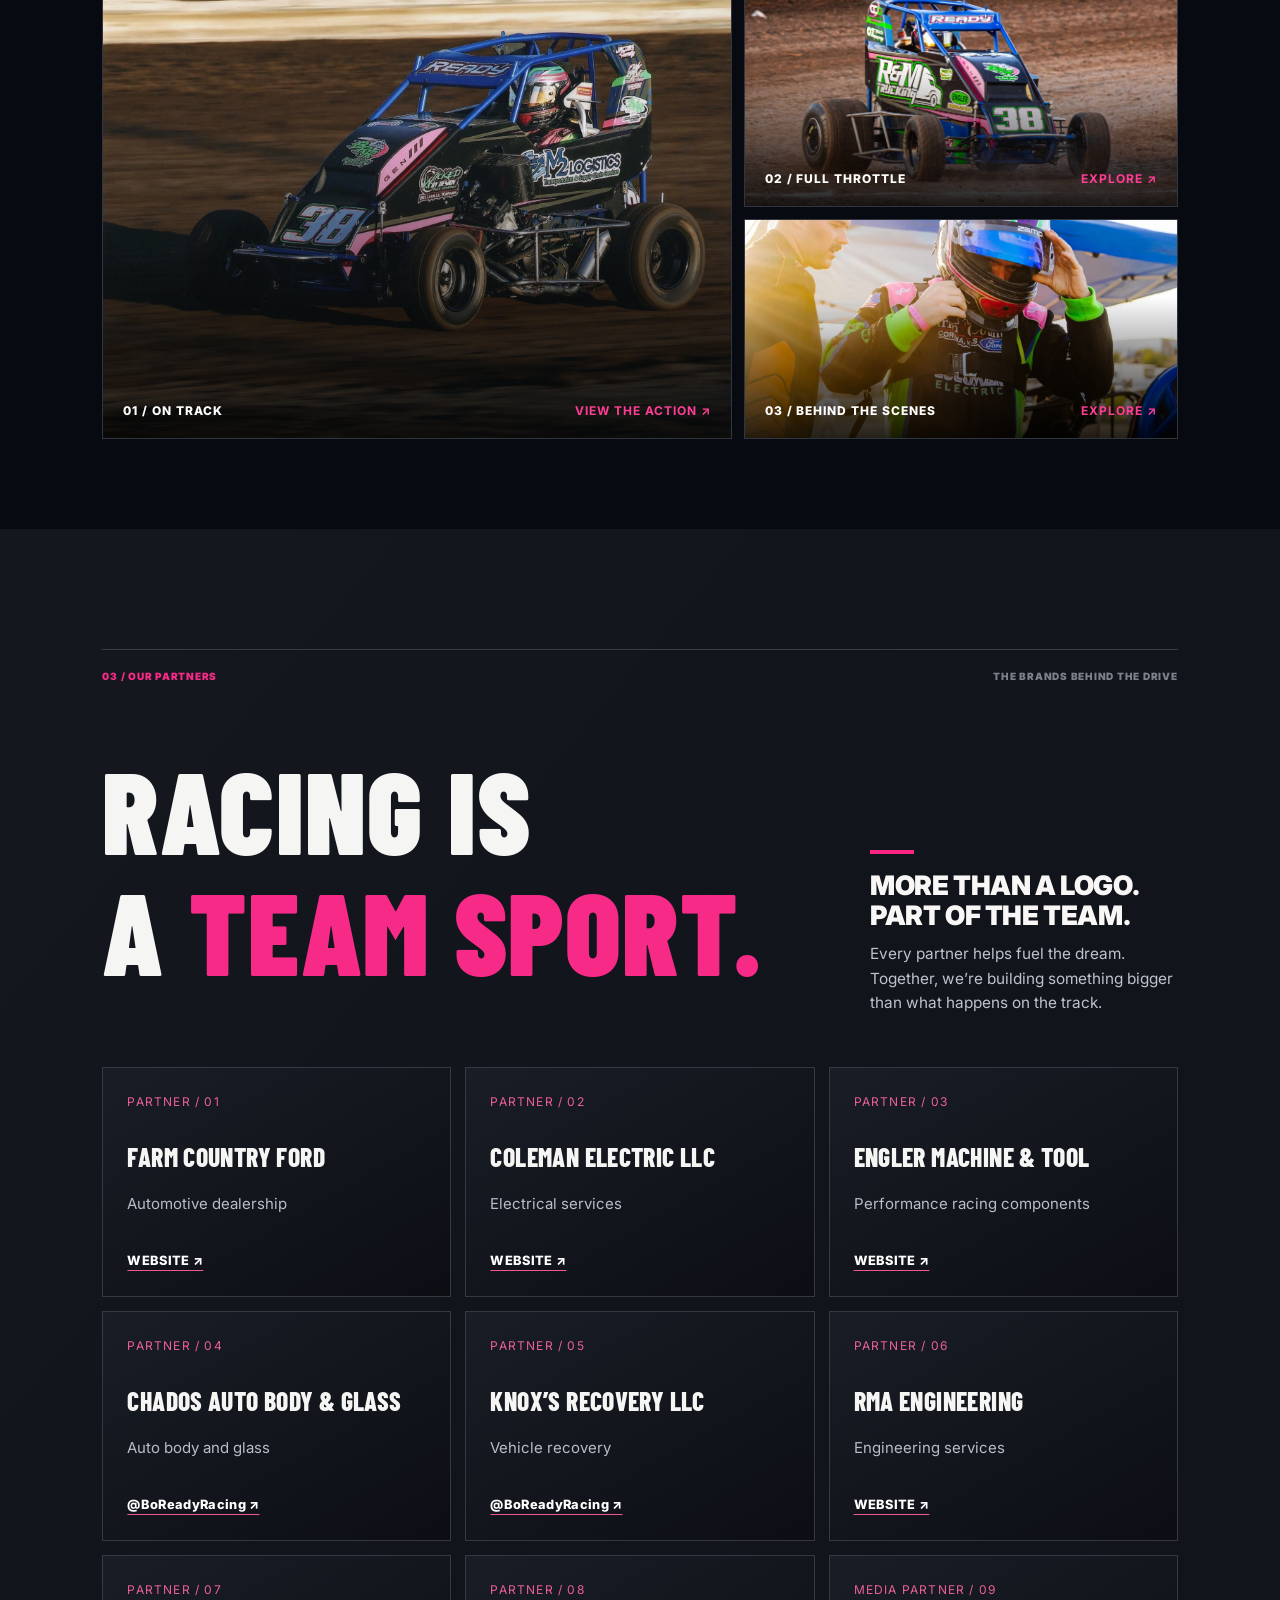
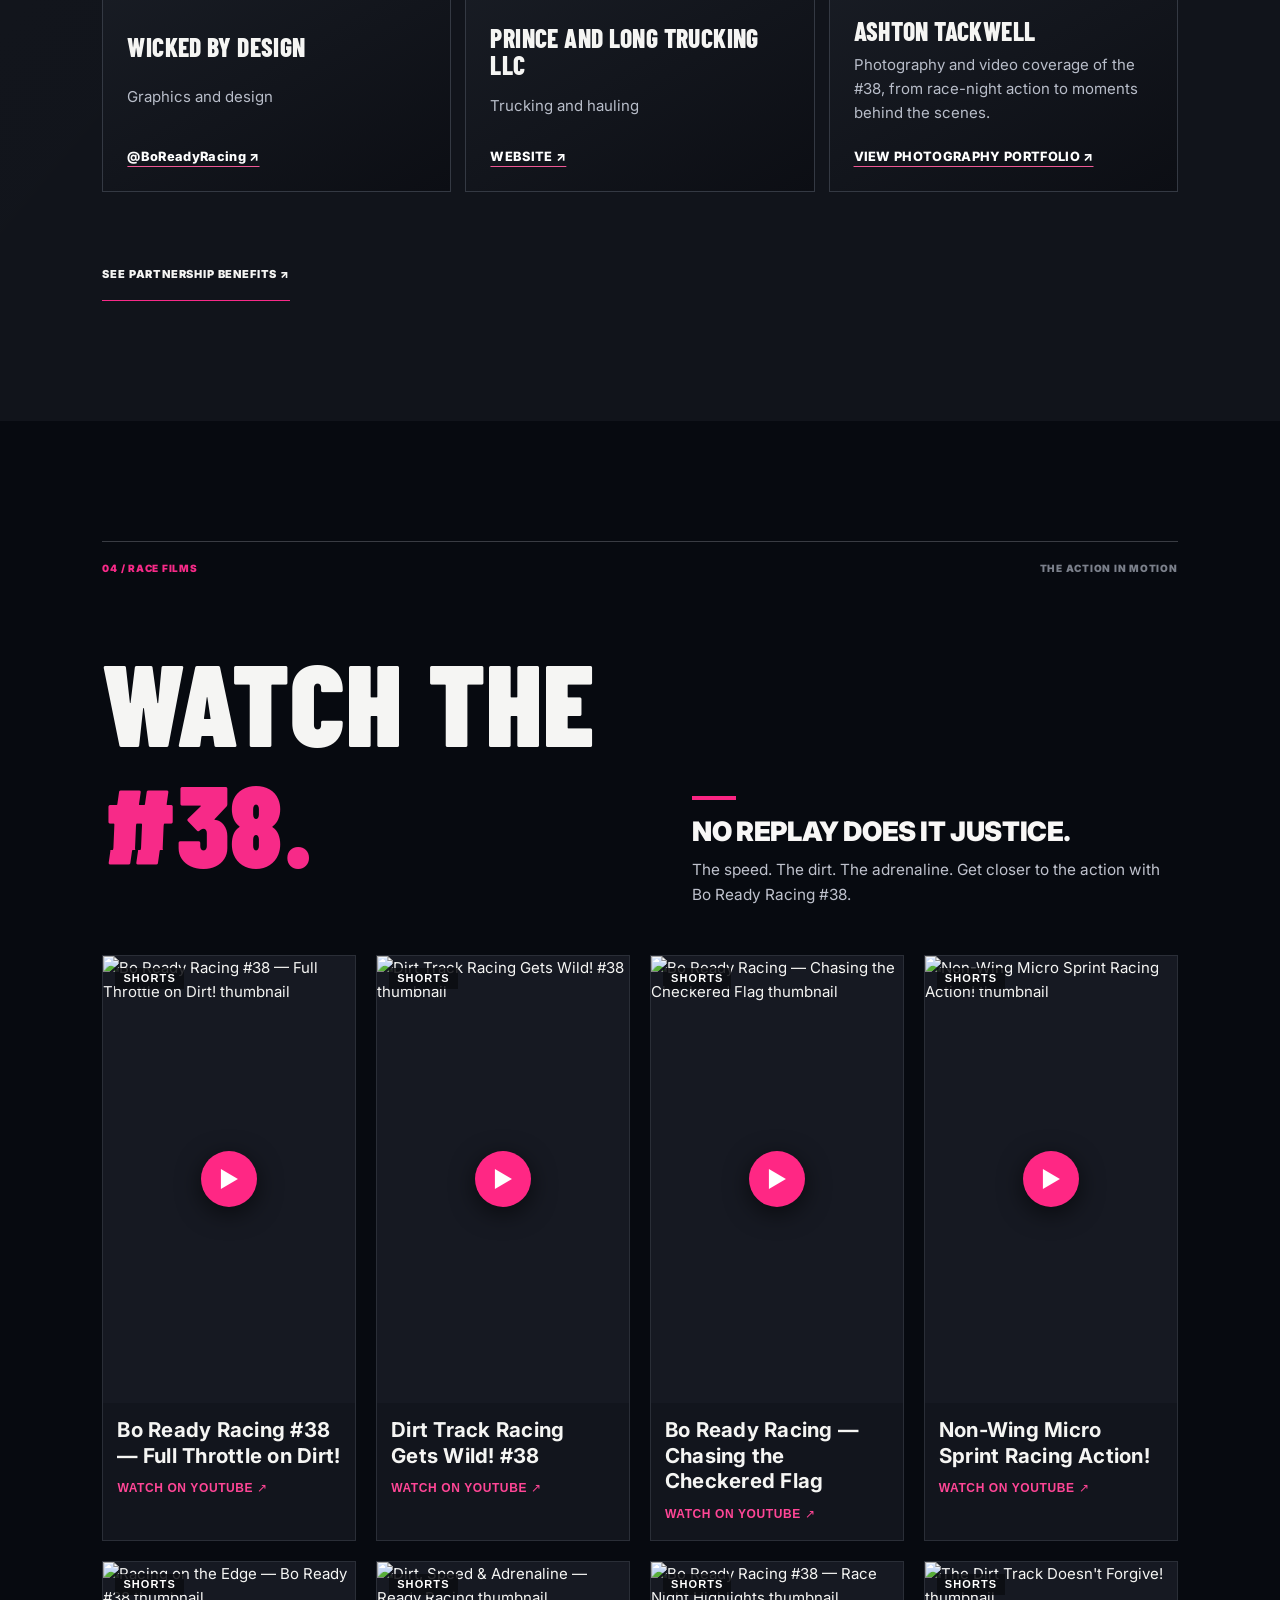
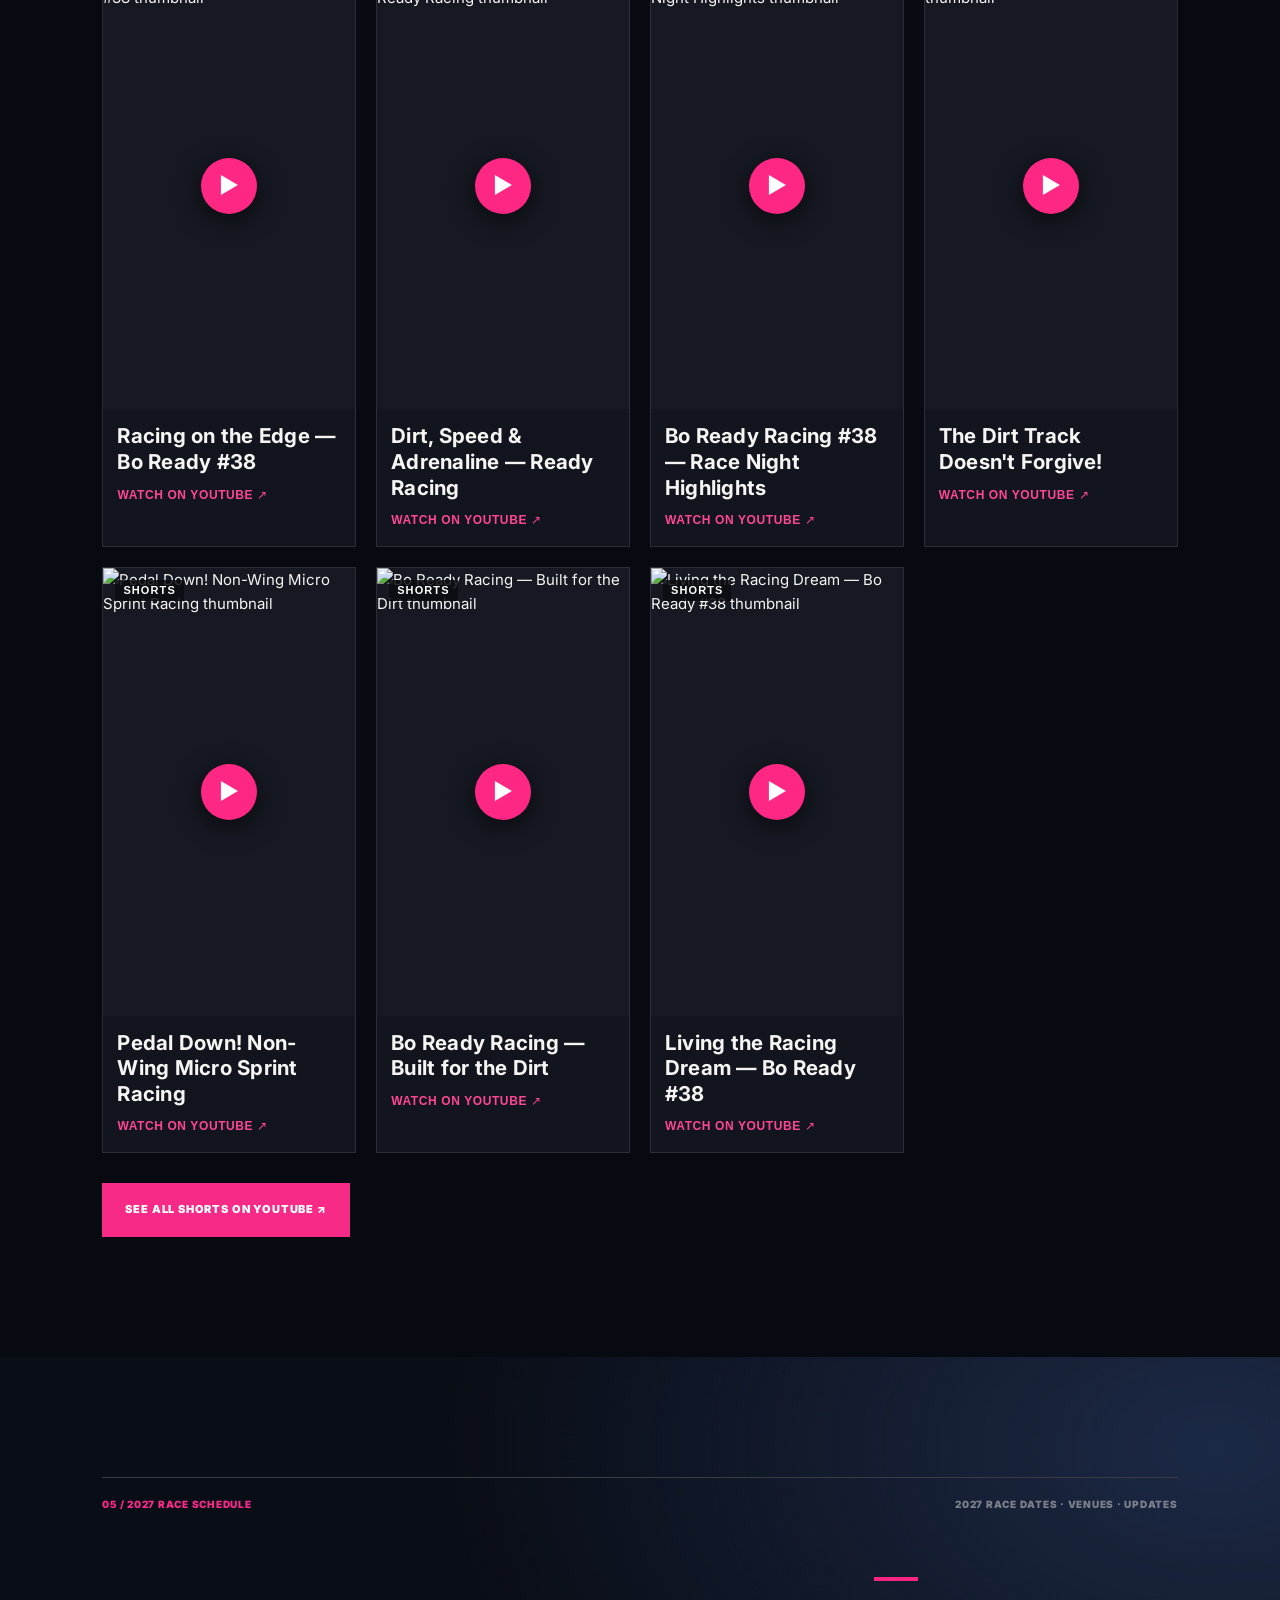
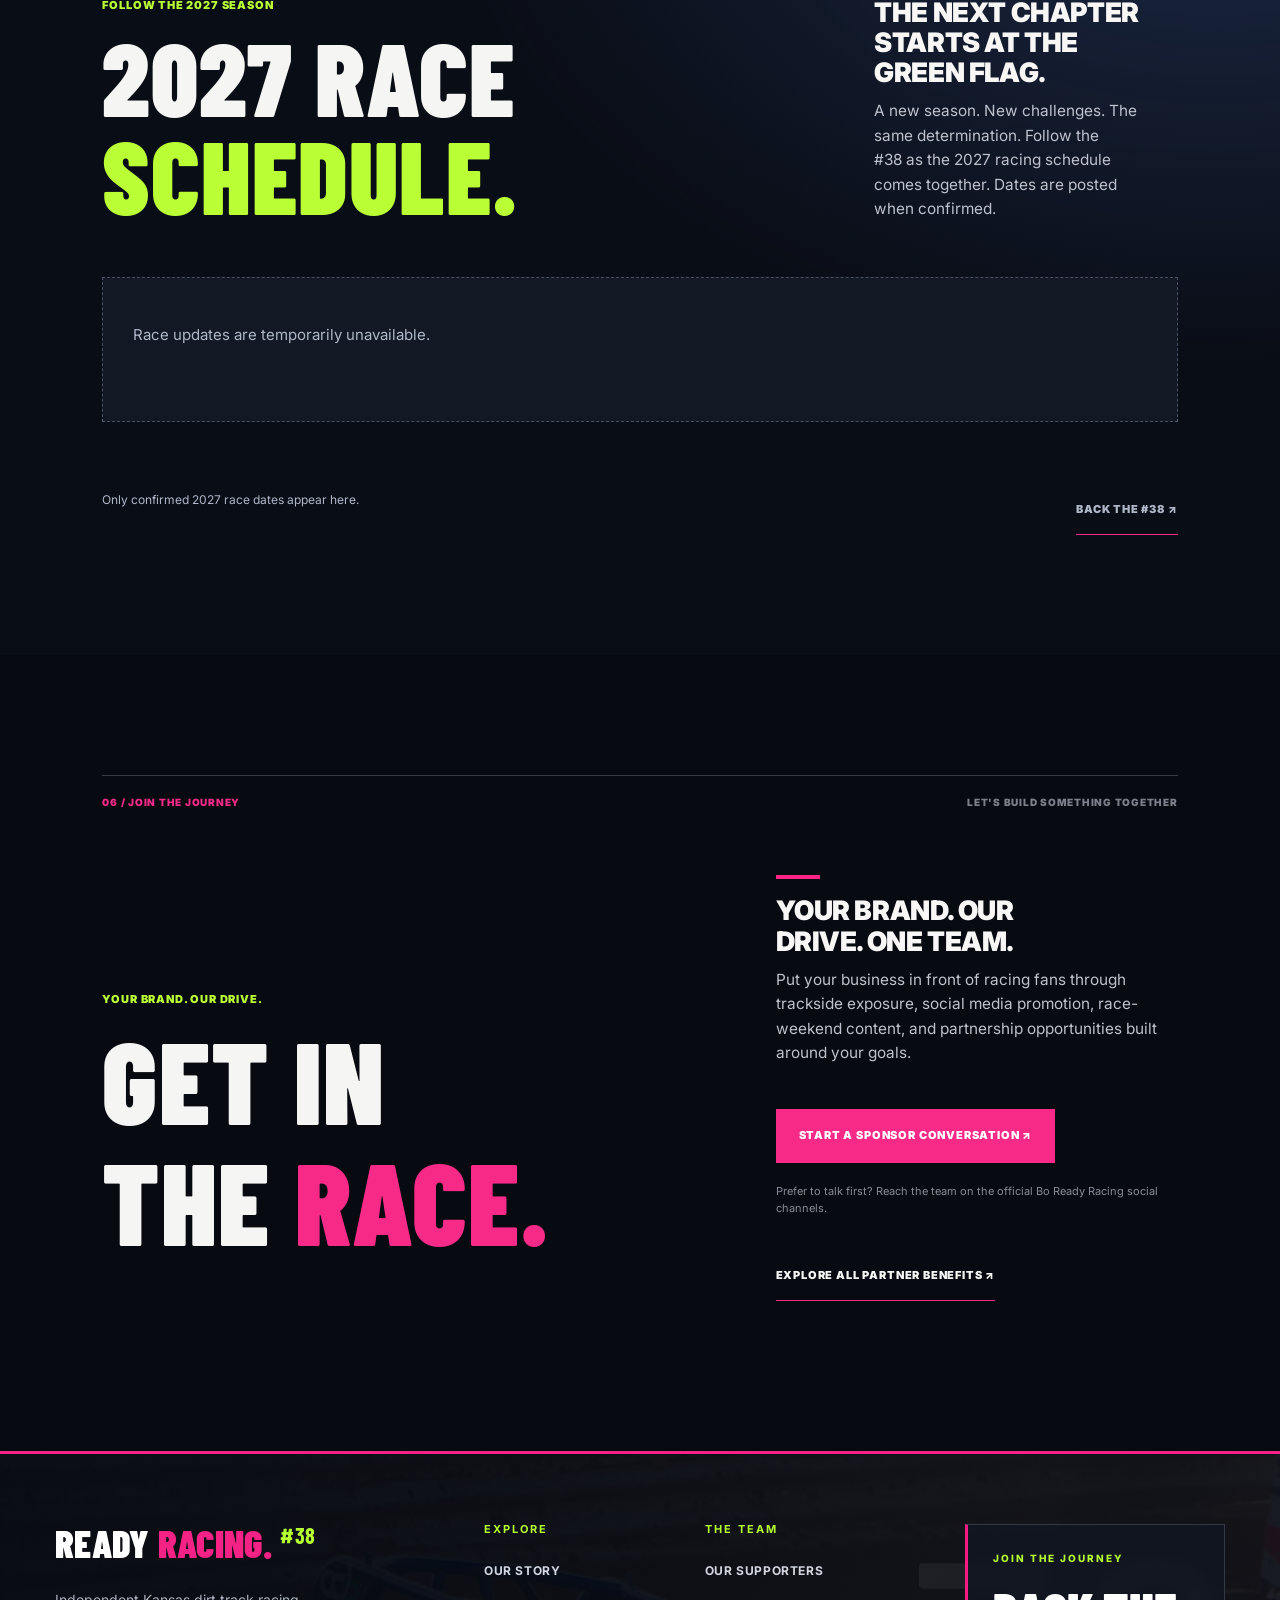
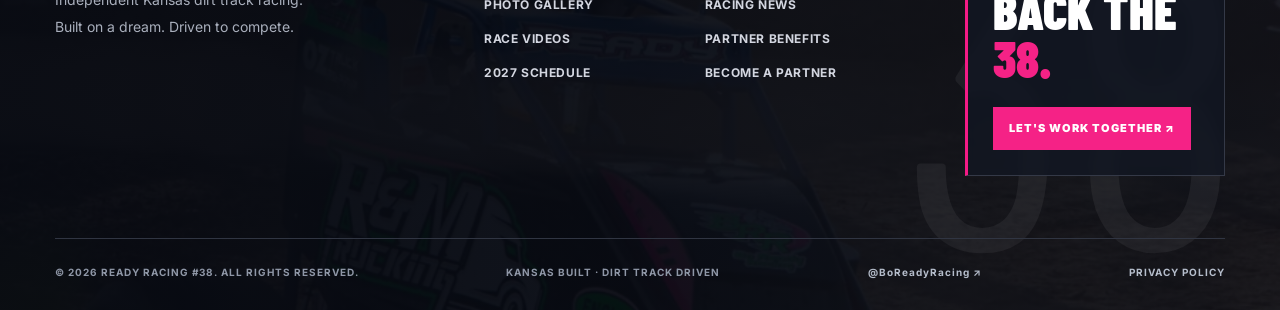
==== commit 99eee4b8: "Add files via upload" ====
--- a/index.html
+++ b/index.html
@@ -1,3 +1,3 @@
 <!DOCTYPE html>
 
-<html lang="en"><head><meta charset="utf-8"/><meta content="width=device-width,initial-scale=1" name="viewport"/><meta content="#090b10" name="theme-color"/><meta content="Bo Ready Racing #38. Kansas dirt track racing, race day stories, partners, and 2027 sponsorship opportunities." name="description"/><title>Bo Ready Racing — Built Different. #38</title><link href="%%SITE_URL%%/" rel="canonical"/><link href="favicon.svg" rel="icon" type="image/svg+xml"/><meta content="website" property="og:type"/><meta content="Bo Ready Racing" property="og:site_name"/><meta content="Bo Ready Racing #38 — Built Different" property="og:title"/><meta content="Kansas dirt track racing. Become a 2027 partner of the #38 car." property="og:description"/><meta content="%%SITE_URL%%/" property="og:url"/><meta content="%%SITE_URL%%/assets/photo-25.webp" property="og:image"/><meta content="summary_large_image" name="twitter:card"/><script type="application/ld+json">{"@context":"https://schema.org","@type":"SportsTeam","name":"Bo Ready Racing","sport":"Dirt track racing","url":"%%SITE_URL%%/","image":"%%SITE_URL%%/assets/photo-25.webp","description":"Independent dirt track racing team from Kansas, car #38."}</script><link href="https://fonts.googleapis.com" rel="preconnect"/><link crossorigin="" href="https://fonts.gstatic.com" rel="preconnect"/><link href="https://fonts.googleapis.com/css2?family=Barlow+Condensed:wght@500;600;700;800;900&amp;family=Inter:wght@400;500;600;700;800&amp;display=swap" rel="stylesheet"/><link href="styles.css" rel="stylesheet"/></head><body class="platinum-body"><header class="rr-header"><a aria-label="Ready Racing 38 home" class="rr-brand" href="index.html"><span class="rr-brand-number">38<span class="rr-brand-dot">.</span></span><span class="rr-brand-name"><strong>READY RACING</strong><small>NON-WING MICRO SPRINT · KANSAS</small></span></a><button aria-controls="rr-site-nav" aria-expanded="false" aria-label="Open navigation" class="rr-menu-toggle" type="button"><span></span><span></span><span></span></button><nav aria-label="Main navigation" class="rr-site-nav" id="rr-site-nav"><a href="index.html">HOME</a><a href="index.html#story">OUR STORY</a><a href="gallery.html">PHOTOS</a><a href="index.html#videos">VIDEOS</a><a href="index.html#race-hub">2027 SCHEDULE</a><a href="index.html#partners">SUPPORTERS</a><a href="partner-benefits.html">PARTNER BENEFITS</a><a class="rr-nav-cta" href="sponsorship.html">PARTNER WITH #38 <span aria-hidden="true">↗</span></a></nav></header><main><section class="hero" id="home"><div class="hero-image"></div><div class="hero-grid-overlay"></div><div class="hero-shade"></div><div class="hero-content"><div class="platinum-stamp">THE OFFICIAL HOME OF NO. 38  /  KANSAS MOTORSPORTS</div><p class="kicker"><span class="dash"></span> NO SHORTCUTS. NO LIFTING.</p><h1>BUILT<br/><em>DIFFERENT<span>.</span></em></h1><p class="hero-description">DIRT IN OUR BLOOD. COMPETITION IN OUR DNA.<br/>THIS IS BO READY RACING.</p><div class="hero-eyebrow"><span class="live-dot"></span> INDEPENDENT KANSAS MOTORSPORTS · NO. 038</div><div class="hero-actions"><a class="button primary" href="#gallery">EXPLORE THE ACTION <span>↗</span></a><a class="button ghost" href="sponsorship.html">PARTNER WITH #38 <span>↗</span></a></div></div><div class="hero-vertical">BO READY RACING / 038 / KANSAS</div><div class="hero-bottom"><span>SCROLL TO EXPLORE ↓</span><span>01 — 05</span></div><div class="hero-number">38</div></section><div class="ticker"><div>THE GRIT <b>✳</b> THE SPEED <b>✳</b> THE PEOPLE <b>✳</b> THE PURSUIT <b>✳</b> BO READY RACING <b>✳</b> NEVER BACK DOWN</div></div><section class="section story" id="story"><div class="section-top"><span class="index">01 / THE STORY</span><span class="side-note">BEYOND THE FINISH LINE</span></div><div class="story-grid"><div><p class="overline">BUILT IN THE SHOP. PROVEN ON THE TRACK.</p><h2>NOT JUST A NUMBER.<br/><span>A MINDSET.</span></h2><p class="body-copy">Ready Racing #38 is an independent Kansas dirt track racing team competing in non-wing micro sprint racing.</p><p class="body-copy">For Bo Ready, racing has been a dream since childhood. After serving 10 years in the military, that dream never went away. He wanted to race, but he also wanted to make sure the money was right.</p><p class="body-copy story-quote">Then one day, he woke up and decided: “I'm buying a race car today.”</p><p class="body-copy">The original plan was an IMCA Modified. Bo found the car he wanted and was getting his finances lined up when it was sold to someone else. Instead of abandoning the dream, he went in a completely different direction — non-wing micro sprints. Ready Racing #38 was born.</p><p class="body-copy">Today, it's about long nights in the shop, learning with every lap, and showing up ready to compete. Family, friends, supporters, sponsors, and the racing community help keep that dream moving forward.</p><a class="arrow-link" href="#partners">MEET THE PEOPLE WHO POWER US <span>↗</span></a></div><div class="story-visual"><img alt="Bo Ready Racing dirt track race car" loading="lazy" src="assets/rr-story-2027.webp"/><span class="image-tag">THE MACHINE / NO. 38</span></div></div></section><section class="statement"><div class="statement-image"></div><div class="statement-content"><p class="overline">NO PERFECT CONDITIONS. NO EASY LAPS.</p><h2>ALL GAS.<br/><span>ALL HEART.</span></h2><p>CHASE THE LINE. EARN EVERY INCH.</p></div></section><section class="section action" id="gallery"><div class="section-top"><span class="index">02 / THE ACTION</span><span class="side-note">THE MOMENTS THAT MATTER</span></div><div class="section-heading"><h2>THROUGH<br/>THE <span>LENS.</span></h2><p class="rr-section-pitch"><strong>EVERY LAP HAS A STORY.</strong><span>From the first green flag to the final checkered, experience the moments that make every race weekend unforgettable.</span></p></div><div aria-label="Filter gallery" class="filters"><button class="active" data-filter="all">ALL MOMENTS</button><button data-filter="action">ON TRACK</button><button data-filter="pits">BEHIND THE SCENES</button></div><div class="gallery" id="photos"></div><a class="loadmore" href="gallery" id="more">VIEW THE FULL GALLERY <span>↗</span></a></section><section class="section partners" id="partners"><div class="section-top"><span class="index">03 / OUR PARTNERS</span><span class="side-note">THE BRANDS BEHIND THE DRIVE</span></div><div class="partners-head"><h2>RACING IS<br/>A <span>TEAM SPORT.</span></h2><p class="rr-section-pitch"><strong>MORE THAN A LOGO. PART OF THE TEAM.</strong><span>Every partner helps fuel the dream. Together, we’re building something bigger than what happens on the track.</span></p></div><div class="spotlight-grid"><article class="spotlight-card"><div class="spotlight-index">PARTNER / 01</div><h3>Farm Country Ford</h3><p>Automotive dealership</p><div class="spotlight-links"><a href="https://www.farmcountryford.com/" rel="noopener noreferrer" target="_blank">WEBSITE ↗</a></div></article><article class="spotlight-card"><div class="spotlight-index">PARTNER / 02</div><h3>Coleman Electric LLC</h3><p>Electrical services</p><div class="spotlight-links"><a href="https://www.colemanelectricllc.com/" rel="noopener noreferrer" target="_blank">WEBSITE ↗</a></div></article><article class="spotlight-card"><div class="spotlight-index">PARTNER / 03</div><h3>Engler Machine &amp; Tool</h3><p>Performance racing components</p><div class="spotlight-links"><a href="https://www.englermachine.com/" rel="noopener noreferrer" target="_blank">WEBSITE ↗</a></div></article><article class="spotlight-card"><div class="spotlight-index">PARTNER / 04</div><h3>Chados Auto Body &amp; Glass</h3><p>Auto body and glass</p><div class="spotlight-links"><a href="https://www.facebook.com/chadosautobodyandglass/" rel="noopener noreferrer" target="_blank">FACEBOOK ↗</a></div></article><article class="spotlight-card"><div class="spotlight-index">PARTNER / 05</div><h3>Knox’s Recovery LLC</h3><p>Vehicle recovery</p><div class="spotlight-links"><a href="https://www.facebook.com/p/Knoxs-Recovery-LLC-61560264947703/" rel="noopener noreferrer" target="_blank">FACEBOOK ↗</a></div></article><article class="spotlight-card"><div class="spotlight-index">PARTNER / 06</div><h3>RMA Engineering</h3><p>Engineering services</p><div class="spotlight-links"><a href="https://www.rmaengineer.com/" rel="noopener noreferrer" target="_blank">WEBSITE ↗</a></div></article><article class="spotlight-card"><div class="spotlight-index">PARTNER / 07</div><h3>Wicked by Design</h3><p>Graphics and design</p><div class="spotlight-links"><a href="https://www.facebook.com/wickedbydesigngraphics" rel="noopener noreferrer" target="_blank">FACEBOOK ↗</a></div></article><article class="spotlight-card"><div class="spotlight-index">PARTNER / 08</div><h3>Prince and Long Trucking LLC</h3><p>Trucking and hauling</p><div class="spotlight-links"><a href="https://princeandlong.com/" rel="noopener noreferrer" target="_blank">WEBSITE ↗</a></div></article><article class="spotlight-card"><div class="spotlight-index">MEDIA PARTNER / 09</div><h3>Ashton Tackwell</h3><p>Photography and video coverage of the #38, from race-night action to moments behind the scenes.</p><div class="spotlight-links"><a href="https://ashtontackwell.zenfoliosite.com/" rel="noopener noreferrer" target="_blank">VIEW PHOTOGRAPHY PORTFOLIO ↗</a></div></article></div><a class="arrow-link" href="partner-benefits.html">SEE PARTNERSHIP BENEFITS ↗</a></section><section class="section video-section" id="videos"><div class="section-top"><span class="index">04 / RACE FILMS</span><span class="side-note">THE ACTION IN MOTION</span></div><div class="section-heading"><h2>WATCH THE <span>#38.</span></h2><p class="rr-section-pitch"><strong>NO REPLAY DOES IT JUSTICE.</strong><span>The speed. The dirt. The adrenaline. Get closer to the action with Bo Ready Racing #38.</span></p></div><div class="rr-shorts-grid"><a class="rr-short-card" href="https://www.youtube.com/shorts/io9m1D4Xnv0" target="_blank" rel="noopener noreferrer" aria-label="Watch Bo Ready Racing #38 — Full Throttle on Dirt! on YouTube"><div class="rr-short-thumb"><img src="https://i.ytimg.com/vi/io9m1D4Xnv0/hqdefault.jpg" alt="Bo Ready Racing #38 — Full Throttle on Dirt! thumbnail" loading="lazy" referrerpolicy="no-referrer"/><span class="rr-short-play" aria-hidden="true">▶</span><span class="rr-short-tag">SHORTS</span></div><h3>Bo Ready Racing #38 — Full Throttle on Dirt!</h3><span class="rr-short-watch">WATCH ON YOUTUBE ↗</span></a><a class="rr-short-card" href="https://www.youtube.com/shorts/fGSeXp_Pj4I" target="_blank" rel="noopener noreferrer" aria-label="Watch Dirt Track Racing Gets Wild! #38 on YouTube"><div class="rr-short-thumb"><img src="https://i.ytimg.com/vi/fGSeXp_Pj4I/hqdefault.jpg" alt="Dirt Track Racing Gets Wild! #38 thumbnail" loading="lazy" referrerpolicy="no-referrer"/><span class="rr-short-play" aria-hidden="true">▶</span><span class="rr-short-tag">SHORTS</span></div><h3>Dirt Track Racing Gets Wild! #38</h3><span class="rr-short-watch">WATCH ON YOUTUBE ↗</span></a><a class="rr-short-card" href="https://www.youtube.com/shorts/dtap9inSVRc" target="_blank" rel="noopener noreferrer" aria-label="Watch Bo Ready Racing — Chasing the Checkered Flag on YouTube"><div class="rr-short-thumb"><img src="https://i.ytimg.com/vi/dtap9inSVRc/hqdefault.jpg" alt="Bo Ready Racing — Chasing the Checkered Flag thumbnail" loading="lazy" referrerpolicy="no-referrer"/><span class="rr-short-play" aria-hidden="true">▶</span><span class="rr-short-tag">SHORTS</span></div><h3>Bo Ready Racing — Chasing the Checkered Flag</h3><span class="rr-short-watch">WATCH ON YOUTUBE ↗</span></a><a class="rr-short-card" href="https://www.youtube.com/shorts/Szw_WmLRVyw" target="_blank" rel="noopener noreferrer" aria-label="Watch Non-Wing Micro Sprint Racing Action! on YouTube"><div class="rr-short-thumb"><img src="https://i.ytimg.com/vi/Szw_WmLRVyw/hqdefault.jpg" alt="Non-Wing Micro Sprint Racing Action! thumbnail" loading="lazy" referrerpolicy="no-referrer"/><span class="rr-short-play" aria-hidden="true">▶</span><span class="rr-short-tag">SHORTS</span></div><h3>Non-Wing Micro Sprint Racing Action!</h3><span class="rr-short-watch">WATCH ON YOUTUBE ↗</span></a><a class="rr-short-card" href="https://www.youtube.com/shorts/w6EqpjT2wg4" target="_blank" rel="noopener noreferrer" aria-label="Watch Racing on the Edge — Bo Ready #38 on YouTube"><div class="rr-short-thumb"><img src="https://i.ytimg.com/vi/w6EqpjT2wg4/hqdefault.jpg" alt="Racing on the Edge — Bo Ready #38 thumbnail" loading="lazy" referrerpolicy="no-referrer"/><span class="rr-short-play" aria-hidden="true">▶</span><span class="rr-short-tag">SHORTS</span></div><h3>Racing on the Edge — Bo Ready #38</h3><span class="rr-short-watch">WATCH ON YOUTUBE ↗</span></a><a class="rr-short-card" href="https://www.youtube.com/shorts/mAgJna9_j4A" target="_blank" rel="noopener noreferrer" aria-label="Watch Dirt, Speed &amp; Adrenaline — Ready Racing on YouTube"><div class="rr-short-thumb"><img src="https://i.ytimg.com/vi/mAgJna9_j4A/hqdefault.jpg" alt="Dirt, Speed &amp; Adrenaline — Ready Racing thumbnail" loading="lazy" referrerpolicy="no-referrer"/><span class="rr-short-play" aria-hidden="true">▶</span><span class="rr-short-tag">SHORTS</span></div><h3>Dirt, Speed &amp; Adrenaline — Ready Racing</h3><span class="rr-short-watch">WATCH ON YOUTUBE ↗</span></a><a class="rr-short-card" href="https://www.youtube.com/shorts/_yaN4rnUGjk" target="_blank" rel="noopener noreferrer" aria-label="Watch Bo Ready Racing #38 — Race Night Highlights on YouTube"><div class="rr-short-thumb"><img src="https://i.ytimg.com/vi/_yaN4rnUGjk/hqdefault.jpg" alt="Bo Ready Racing #38 — Race Night Highlights thumbnail" loading="lazy" referrerpolicy="no-referrer"/><span class="rr-short-play" aria-hidden="true">▶</span><span class="rr-short-tag">SHORTS</span></div><h3>Bo Ready Racing #38 — Race Night Highlights</h3><span class="rr-short-watch">WATCH ON YOUTUBE ↗</span></a><a class="rr-short-card" href="https://www.youtube.com/shorts/PYBJ0kOKGms" target="_blank" rel="noopener noreferrer" aria-label="Watch The Dirt Track Doesn&#x27;t Forgive! on YouTube"><div class="rr-short-thumb"><img src="https://i.ytimg.com/vi/PYBJ0kOKGms/hqdefault.jpg" alt="The Dirt Track Doesn&#x27;t Forgive! thumbnail" loading="lazy" referrerpolicy="no-referrer"/><span class="rr-short-play" aria-hidden="true">▶</span><span class="rr-short-tag">SHORTS</span></div><h3>The Dirt Track Doesn&#x27;t Forgive!</h3><span class="rr-short-watch">WATCH ON YOUTUBE ↗</span></a><a class="rr-short-card" href="https://www.youtube.com/shorts/WI-byEiwOfc" target="_blank" rel="noopener noreferrer" aria-label="Watch Pedal Down! Non-Wing Micro Sprint Racing on YouTube"><div class="rr-short-thumb"><img src="https://i.ytimg.com/vi/WI-byEiwOfc/hqdefault.jpg" alt="Pedal Down! Non-Wing Micro Sprint Racing thumbnail" loading="lazy" referrerpolicy="no-referrer"/><span class="rr-short-play" aria-hidden="true">▶</span><span class="rr-short-tag">SHORTS</span></div><h3>Pedal Down! Non-Wing Micro Sprint Racing</h3><span class="rr-short-watch">WATCH ON YOUTUBE ↗</span></a><a class="rr-short-card" href="https://www.youtube.com/shorts/ql4w7bCiObU" target="_blank" rel="noopener noreferrer" aria-label="Watch Bo Ready Racing — Built for the Dirt on YouTube"><div class="rr-short-thumb"><img src="https://i.ytimg.com/vi/ql4w7bCiObU/hqdefault.jpg" alt="Bo Ready Racing — Built for the Dirt thumbnail" loading="lazy" referrerpolicy="no-referrer"/><span class="rr-short-play" aria-hidden="true">▶</span><span class="rr-short-tag">SHORTS</span></div><h3>Bo Ready Racing — Built for the Dirt</h3><span class="rr-short-watch">WATCH ON YOUTUBE ↗</span></a><a class="rr-short-card" href="https://www.youtube.com/shorts/1plFNfLiX6M" target="_blank" rel="noopener noreferrer" aria-label="Watch Living the Racing Dream — Bo Ready #38 on YouTube"><div class="rr-short-thumb"><img src="https://i.ytimg.com/vi/1plFNfLiX6M/hqdefault.jpg" alt="Living the Racing Dream — Bo Ready #38 thumbnail" loading="lazy" referrerpolicy="no-referrer"/><span class="rr-short-play" aria-hidden="true">▶</span><span class="rr-short-tag">SHORTS</span></div><h3>Living the Racing Dream — Bo Ready #38</h3><span class="rr-short-watch">WATCH ON YOUTUBE ↗</span></a></div><div class="rr-shorts-footer"><a class="button primary" href="https://www.youtube.com/@BoReady/shorts" target="_blank" rel="noopener noreferrer">SEE ALL SHORTS ON YOUTUBE ↗</a></div></section><section class="section race-hub" id="race-hub"><div class="section-top"><span class="index">05 / 2027 RACE SCHEDULE</span><span class="side-note">2027 RACE DATES · VENUES · UPDATES</span></div><div class="race-hub-head"><div><p class="overline">FOLLOW THE 2027 SEASON</p><h2>2027 RACE <span>SCHEDULE.</span></h2></div><p class="rr-section-pitch"><strong>THE NEXT CHAPTER STARTS AT THE GREEN FLAG.</strong><span>A new season. New challenges. The same determination. Follow the #38 as the 2027 racing schedule comes together. Dates are posted when confirmed.</span></p></div><div aria-live="polite" class="race-cards" id="race-hub-content"><p class="race-empty">Loading the race schedule…</p></div><div class="race-hub-bottom"><span id="race-hub-status">Only confirmed 2027 race dates appear here.</span><a class="arrow-link" href="sponsorship.html">BACK THE #38 ↗</a></div></section><section class="section contact" id="contact"><div class="section-top"><span class="index">06 / JOIN THE JOURNEY</span><span class="side-note">LET'S BUILD SOMETHING TOGETHER</span></div><div class="contact-grid"><div><p class="overline">YOUR BRAND. OUR DRIVE.</p><h2>GET IN<br/>THE <span>RACE.</span></h2></div><div><p class="rr-section-pitch"><strong>YOUR BRAND. OUR DRIVE. ONE TEAM.</strong><span>Put your business in front of racing fans through trackside exposure, social media promotion, race-weekend content, and partnership opportunities built around your goals.</span></p><a class="button primary" href="sponsorship.html">START A SPONSOR CONVERSATION ↗</a><p class="disclaimer">Prefer to talk first? Reach the team on the official Bo Ready Racing social channels.</p><a class="arrow-link" href="partner-benefits.html">EXPLORE ALL PARTNER BENEFITS ↗</a></div></div></section></main><dialog id="viewer"><button aria-label="Close photo" id="close">✕</button><img alt="Bo Ready Racing gallery photograph" id="large"/><p id="caption"></p></dialog><script src="photos.js"></script><script src="app.js"></script><script defer="" src="premium.js"></script><footer class="rr-footer"><div class="rr-footer-top"><div class="rr-footer-identity"><a class="rr-footer-logo" href="index.html">READY <span>RACING.</span> <b>#38</b></a><p>Independent Kansas dirt track racing.<br/>Built on a dream. Driven to compete.</p></div><div class="rr-footer-col"><h3>EXPLORE</h3><a href="index.html#story">OUR STORY</a><a href="gallery.html">PHOTO GALLERY</a><a href="index.html#videos">RACE VIDEOS</a><a href="index.html#race-hub">2027 SCHEDULE</a></div><div class="rr-footer-col"><h3>THE TEAM</h3><a href="index.html#partners">OUR SUPPORTERS</a><a href="partner-benefits.html">PARTNER BENEFITS</a><a href="sponsorship.html">BECOME A PARTNER</a></div><div class="rr-footer-callout"><span>JOIN THE JOURNEY</span><strong>BACK THE<br/><em>38.</em></strong><a href="sponsorship.html">LET'S WORK TOGETHER ↗</a></div></div><div class="rr-footer-bottom"><span>© <span class="rr-current-year"></span> READY RACING #38. ALL RIGHTS RESERVED.</span><span>KANSAS BUILT · DIRT TRACK DRIVEN</span><a href="privacy.html">PRIVACY POLICY</a></div></footer><script defer="True" src="site-chrome.js"></script></body></html>
+<html lang="en"><head><meta charset="utf-8"/><meta content="width=device-width,initial-scale=1" name="viewport"/><meta content="#090b10" name="theme-color"/><meta content="Bo Ready Racing #38. Kansas dirt track racing, race day stories, partners, and 2027 sponsorship opportunities." name="description"/><title>Ready Racing #38 | Kansas Non-Wing Micro Sprint Racing</title><link href="https://boready.github.io/bo-ready-racing/" rel="canonical"/><link href="favicon.svg" rel="icon" type="image/svg+xml"/><meta content="website" property="og:type"/><meta content="Bo Ready Racing" property="og:site_name"/><meta content="Bo Ready Racing #38 — Built Different" property="og:title"/><meta content="Kansas dirt track racing. Become a 2027 partner of the #38 car." property="og:description"/><meta content="https://boready.github.io/bo-ready-racing/" property="og:url"/><meta content="https://boready.github.io/bo-ready-racing/assets/photo-25.webp" property="og:image"/><meta content="summary_large_image" name="twitter:card"/><script type="application/ld+json">{"@context":"https://schema.org","@type":"SportsTeam","name":"Bo Ready Racing","sport":"Dirt track racing","url":"https://boready.github.io/bo-ready-racing/","image":"https://boready.github.io/bo-ready-racing/assets/photo-25.webp","description":"Independent dirt track racing team from Kansas, car #38."}</script><link href="https://fonts.googleapis.com" rel="preconnect"/><link crossorigin="" href="https://fonts.gstatic.com" rel="preconnect"/><link href="https://fonts.googleapis.com/css2?family=Barlow+Condensed:wght@500;600;700;800;900&amp;family=Inter:wght@400;500;600;700;800&amp;display=swap" rel="stylesheet"/><link href="styles.css" rel="stylesheet"/></head><body class="platinum-body"><header class="rr-header"><a aria-label="Ready Racing 38 home" class="rr-brand" href="index.html"><span class="rr-brand-number">38<span class="rr-brand-dot">.</span></span><span class="rr-brand-name"><strong>READY RACING</strong><small>NON-WING MICRO SPRINT · KANSAS</small></span></a><button aria-controls="rr-site-nav" aria-expanded="false" aria-label="Open navigation" class="rr-menu-toggle" type="button"><span></span><span></span><span></span></button><nav aria-label="Main navigation" class="rr-site-nav" id="rr-site-nav"><a href="index.html">HOME</a><a href="index.html#story">OUR STORY</a><a href="gallery.html">PHOTOS</a><a href="index.html#videos">VIDEOS</a><a href="index.html#race-hub">2027 SCHEDULE</a><a href="index.html#partners">SUPPORTERS</a><a href="blog.html">RACING NEWS</a><a href="partner-benefits.html">PARTNER BENEFITS</a><a class="rr-nav-cta" href="sponsorship.html">PARTNER WITH #38 <span aria-hidden="true">↗</span></a></nav></header><main><section class="hero" id="home"><div class="hero-image"></div><div class="hero-grid-overlay"></div><div class="hero-shade"></div><div class="hero-content"><div class="platinum-stamp">THE OFFICIAL HOME OF NO. 38  /  KANSAS MOTORSPORTS</div><p class="kicker"><span class="dash"></span> NO SHORTCUTS. NO LIFTING.</p><h1>BUILT<br/><em>DIFFERENT<span>.</span></em></h1><p class="hero-description">DIRT IN OUR BLOOD. COMPETITION IN OUR DNA.<br/>THIS IS BO READY RACING.</p><div class="hero-eyebrow"><span class="live-dot"></span> INDEPENDENT KANSAS MOTORSPORTS · NO. 038</div><div class="hero-actions"><a class="button primary" href="#gallery">EXPLORE THE ACTION <span>↗</span></a><a class="button ghost" href="sponsorship.html">PARTNER WITH #38 <span>↗</span></a></div><a class="rr-hero-facebook" href="https://www.facebook.com/BoReadyRacing" target="_blank" rel="noopener noreferrer" aria-label="Follow Ready Racing on Facebook, @BoReadyRacing"><span class="rr-hero-facebook-icon" aria-hidden="true">f</span><span class="rr-hero-facebook-copy"><small>FOLLOW READY RACING ON FACEBOOK</small><strong>@BoReadyRacing</strong></span><span class="rr-hero-facebook-arrow" aria-hidden="true">↗</span></a></div><div class="hero-vertical">BO READY RACING / 038 / KANSAS</div><div class="hero-bottom"><span>SCROLL TO EXPLORE ↓</span><span>01 — 05</span></div><div class="hero-number">38</div></section><div class="ticker"><div>THE GRIT <b>✳</b> THE SPEED <b>✳</b> THE PEOPLE <b>✳</b> THE PURSUIT <b>✳</b> BO READY RACING <b>✳</b> NEVER BACK DOWN</div></div><section class="section story" id="story"><div class="section-top"><span class="index">01 / THE STORY</span><span class="side-note">BEYOND THE FINISH LINE</span></div><div class="story-grid"><div><p class="overline">BUILT IN THE SHOP. PROVEN ON THE TRACK.</p><h2>NOT JUST A NUMBER.<br/><span>A MINDSET.</span></h2><p class="body-copy">Ready Racing #38 is an independent Kansas dirt track racing team competing in non-wing micro sprint racing.</p><p class="body-copy">For Bo Ready, racing has been a dream since childhood. After serving 10 years in the military, that dream never went away. He wanted to race, but he also wanted to make sure the money was right.</p><p class="body-copy story-quote">Then one day, he woke up and decided: “I'm buying a race car today.”</p><p class="body-copy">The original plan was an IMCA Modified. Bo found the car he wanted and was getting his finances lined up when it was sold to someone else. Instead of abandoning the dream, he went in a completely different direction — non-wing micro sprints. Ready Racing #38 was born.</p><p class="body-copy">Today, it's about long nights in the shop, learning with every lap, and showing up ready to compete. Family, friends, supporters, sponsors, and the racing community help keep that dream moving forward.</p><a class="arrow-link" href="#partners">MEET THE PEOPLE WHO POWER US <span>↗</span></a></div><div class="story-visual"><img alt="Bo Ready Racing dirt track race car" loading="lazy" src="assets/rr-story-2027.webp"/><span class="image-tag">THE MACHINE / NO. 38</span></div></div></section><section class="statement"><div class="statement-image"></div><div class="statement-content"><p class="overline">NO PERFECT CONDITIONS. NO EASY LAPS.</p><h2>ALL GAS.<br/><span>ALL HEART.</span></h2><p>CHASE THE LINE. EARN EVERY INCH.</p></div></section><section class="section action" id="gallery"><div class="rr-photo-intro"><div><p class="overline">02 / INSIDE READY RACING #38</p><h2>THIS IS <span>RACE LIFE.</span></h2><p>The dirt. The speed. The moments in between. A look inside Kansas non-wing micro sprint racing.</p></div><a class="rr-photo-cta" href="gallery.html">EXPLORE ALL 53 photos <span aria-hidden="true">↗</span></a></div><div class="rr-teaser-grid"><a aria-label="Explore Ready Racing on-track photos" class="rr-teaser rr-teaser-lead" href="gallery.html"><img alt="Ready Racing #38 racing on a dirt track" loading="lazy" src="assets/photo-n03.webp"/><span>01 / ON TRACK <b>VIEW THE ACTION ↗</b></span></a><a aria-label="See Ready Racing action photos" class="rr-teaser" href="gallery.html"><img alt="Non-wing micro sprint racing action from Ready Racing" loading="lazy" src="assets/photo-n09.webp"/><span>02 / FULL THROTTLE <b>EXPLORE ↗</b></span></a><a aria-label="See behind the scenes photos" class="rr-teaser" href="gallery.html"><img alt="Behind the scenes with Ready Racing #38" loading="lazy" src="assets/photo-n17.webp"/><span>03 / BEHIND THE SCENES <b>EXPLORE ↗</b></span></a></div></section><section class="section partners" id="partners"><div class="section-top"><span class="index">03 / OUR PARTNERS</span><span class="side-note">THE BRANDS BEHIND THE DRIVE</span></div><div class="partners-head"><h2>RACING IS<br/>A <span>TEAM SPORT.</span></h2><p class="rr-section-pitch"><strong>MORE THAN A LOGO. PART OF THE TEAM.</strong><span>Every partner helps fuel the dream. Together, we’re building something bigger than what happens on the track.</span></p></div><div class="spotlight-grid"><article class="spotlight-card"><div class="spotlight-index">PARTNER / 01</div><h3>Farm Country Ford</h3><p>Automotive dealership</p><div class="spotlight-links"><a href="https://www.farmcountryford.com/" rel="noopener noreferrer" target="_blank">WEBSITE ↗</a></div></article><article class="spotlight-card"><div class="spotlight-index">PARTNER / 02</div><h3>Coleman Electric LLC</h3><p>Electrical services</p><div class="spotlight-links"><a href="https://www.colemanelectricllc.com/" rel="noopener noreferrer" target="_blank">WEBSITE ↗</a></div></article><article class="spotlight-card"><div class="spotlight-index">PARTNER / 03</div><h3>Engler Machine &amp; Tool</h3><p>Performance racing components</p><div class="spotlight-links"><a href="https://www.englermachine.com/" rel="noopener noreferrer" target="_blank">WEBSITE ↗</a></div></article><article class="spotlight-card"><div class="spotlight-index">PARTNER / 04</div><h3>Chados Auto Body &amp; Glass</h3><p>Auto body and glass</p><div class="spotlight-links"><a href="https://www.facebook.com/chadosautobodyandglass/" rel="noopener noreferrer" target="_blank">@BoReadyRacing ↗</a></div></article><article class="spotlight-card"><div class="spotlight-index">PARTNER / 05</div><h3>Knox’s Recovery LLC</h3><p>Vehicle recovery</p><div class="spotlight-links"><a href="https://www.facebook.com/p/Knoxs-Recovery-LLC-61560264947703/" rel="noopener noreferrer" target="_blank">@BoReadyRacing ↗</a></div></article><article class="spotlight-card"><div class="spotlight-index">PARTNER / 06</div><h3>RMA Engineering</h3><p>Engineering services</p><div class="spotlight-links"><a href="https://www.rmaengineer.com/" rel="noopener noreferrer" target="_blank">WEBSITE ↗</a></div></article><article class="spotlight-card"><div class="spotlight-index">PARTNER / 07</div><h3>Wicked by Design</h3><p>Graphics and design</p><div class="spotlight-links"><a href="https://www.facebook.com/wickedbydesigngraphics" rel="noopener noreferrer" target="_blank">@BoReadyRacing ↗</a></div></article><article class="spotlight-card"><div class="spotlight-index">PARTNER / 08</div><h3>Prince and Long Trucking LLC</h3><p>Trucking and hauling</p><div class="spotlight-links"><a href="https://princeandlong.com/" rel="noopener noreferrer" target="_blank">WEBSITE ↗</a></div></article><article class="spotlight-card"><div class="spotlight-index">MEDIA PARTNER / 09</div><h3>Ashton Tackwell</h3><p>Photography and video coverage of the #38, from race-night action to moments behind the scenes.</p><div class="spotlight-links"><a href="https://ashtontackwell.zenfoliosite.com/" rel="noopener noreferrer" target="_blank">VIEW PHOTOGRAPHY PORTFOLIO ↗</a></div></article></div><a class="arrow-link" href="partner-benefits.html">SEE PARTNERSHIP BENEFITS ↗</a></section><section class="section video-section" id="videos"><div class="section-top"><span class="index">04 / RACE FILMS</span><span class="side-note">THE ACTION IN MOTION</span></div><div class="section-heading"><h2>WATCH THE <span>#38.</span></h2><p class="rr-section-pitch"><strong>NO REPLAY DOES IT JUSTICE.</strong><span>The speed. The dirt. The adrenaline. Get closer to the action with Bo Ready Racing #38.</span></p></div><div class="rr-shorts-grid"><a aria-label="Watch Bo Ready Racing #38 — Full Throttle on Dirt! on YouTube" class="rr-short-card" href="https://www.youtube.com/shorts/io9m1D4Xnv0" rel="noopener noreferrer" target="_blank"><div class="rr-short-thumb"><img alt="Bo Ready Racing #38 — Full Throttle on Dirt! thumbnail" loading="lazy" referrerpolicy="no-referrer" src="https://i.ytimg.com/vi/io9m1D4Xnv0/hqdefault.jpg"/><span aria-hidden="true" class="rr-short-play">▶</span><span class="rr-short-tag">SHORTS</span></div><h3>Bo Ready Racing #38 — Full Throttle on Dirt!</h3><span class="rr-short-watch">WATCH ON YOUTUBE ↗</span></a><a aria-label="Watch Dirt Track Racing Gets Wild! #38 on YouTube" class="rr-short-card" href="https://www.youtube.com/shorts/fGSeXp_Pj4I" rel="noopener noreferrer" target="_blank"><div class="rr-short-thumb"><img alt="Dirt Track Racing Gets Wild! #38 thumbnail" loading="lazy" referrerpolicy="no-referrer" src="https://i.ytimg.com/vi/fGSeXp_Pj4I/hqdefault.jpg"/><span aria-hidden="true" class="rr-short-play">▶</span><span class="rr-short-tag">SHORTS</span></div><h3>Dirt Track Racing Gets Wild! #38</h3><span class="rr-short-watch">WATCH ON YOUTUBE ↗</span></a><a aria-label="Watch Bo Ready Racing — Chasing the Checkered Flag on YouTube" class="rr-short-card" href="https://www.youtube.com/shorts/dtap9inSVRc" rel="noopener noreferrer" target="_blank"><div class="rr-short-thumb"><img alt="Bo Ready Racing — Chasing the Checkered Flag thumbnail" loading="lazy" referrerpolicy="no-referrer" src="https://i.ytimg.com/vi/dtap9inSVRc/hqdefault.jpg"/><span aria-hidden="true" class="rr-short-play">▶</span><span class="rr-short-tag">SHORTS</span></div><h3>Bo Ready Racing — Chasing the Checkered Flag</h3><span class="rr-short-watch">WATCH ON YOUTUBE ↗</span></a><a aria-label="Watch Non-Wing Micro Sprint Racing Action! on YouTube" class="rr-short-card" href="https://www.youtube.com/shorts/Szw_WmLRVyw" rel="noopener noreferrer" target="_blank"><div class="rr-short-thumb"><img alt="Non-Wing Micro Sprint Racing Action! thumbnail" loading="lazy" referrerpolicy="no-referrer" src="https://i.ytimg.com/vi/Szw_WmLRVyw/hqdefault.jpg"/><span aria-hidden="true" class="rr-short-play">▶</span><span class="rr-short-tag">SHORTS</span></div><h3>Non-Wing Micro Sprint Racing Action!</h3><span class="rr-short-watch">WATCH ON YOUTUBE ↗</span></a><a aria-label="Watch Racing on the Edge — Bo Ready #38 on YouTube" class="rr-short-card" href="https://www.youtube.com/shorts/w6EqpjT2wg4" rel="noopener noreferrer" target="_blank"><div class="rr-short-thumb"><img alt="Racing on the Edge — Bo Ready #38 thumbnail" loading="lazy" referrerpolicy="no-referrer" src="https://i.ytimg.com/vi/w6EqpjT2wg4/hqdefault.jpg"/><span aria-hidden="true" class="rr-short-play">▶</span><span class="rr-short-tag">SHORTS</span></div><h3>Racing on the Edge — Bo Ready #38</h3><span class="rr-short-watch">WATCH ON YOUTUBE ↗</span></a><a aria-label="Watch Dirt, Speed &amp; Adrenaline — Ready Racing on YouTube" class="rr-short-card" href="https://www.youtube.com/shorts/mAgJna9_j4A" rel="noopener noreferrer" target="_blank"><div class="rr-short-thumb"><img alt="Dirt, Speed &amp; Adrenaline — Ready Racing thumbnail" loading="lazy" referrerpolicy="no-referrer" src="https://i.ytimg.com/vi/mAgJna9_j4A/hqdefault.jpg"/><span aria-hidden="true" class="rr-short-play">▶</span><span class="rr-short-tag">SHORTS</span></div><h3>Dirt, Speed &amp; Adrenaline — Ready Racing</h3><span class="rr-short-watch">WATCH ON YOUTUBE ↗</span></a><a aria-label="Watch Bo Ready Racing #38 — Race Night Highlights on YouTube" class="rr-short-card" href="https://www.youtube.com/shorts/_yaN4rnUGjk" rel="noopener noreferrer" target="_blank"><div class="rr-short-thumb"><img alt="Bo Ready Racing #38 — Race Night Highlights thumbnail" loading="lazy" referrerpolicy="no-referrer" src="https://i.ytimg.com/vi/_yaN4rnUGjk/hqdefault.jpg"/><span aria-hidden="true" class="rr-short-play">▶</span><span class="rr-short-tag">SHORTS</span></div><h3>Bo Ready Racing #38 — Race Night Highlights</h3><span class="rr-short-watch">WATCH ON YOUTUBE ↗</span></a><a aria-label="Watch The Dirt Track Doesn't Forgive! on YouTube" class="rr-short-card" href="https://www.youtube.com/shorts/PYBJ0kOKGms" rel="noopener noreferrer" target="_blank"><div class="rr-short-thumb"><img alt="The Dirt Track Doesn't Forgive! thumbnail" loading="lazy" referrerpolicy="no-referrer" src="https://i.ytimg.com/vi/PYBJ0kOKGms/hqdefault.jpg"/><span aria-hidden="true" class="rr-short-play">▶</span><span class="rr-short-tag">SHORTS</span></div><h3>The Dirt Track Doesn't Forgive!</h3><span class="rr-short-watch">WATCH ON YOUTUBE ↗</span></a><a aria-label="Watch Pedal Down! Non-Wing Micro Sprint Racing on YouTube" class="rr-short-card" href="https://www.youtube.com/shorts/WI-byEiwOfc" rel="noopener noreferrer" target="_blank"><div class="rr-short-thumb"><img alt="Pedal Down! Non-Wing Micro Sprint Racing thumbnail" loading="lazy" referrerpolicy="no-referrer" src="https://i.ytimg.com/vi/WI-byEiwOfc/hqdefault.jpg"/><span aria-hidden="true" class="rr-short-play">▶</span><span class="rr-short-tag">SHORTS</span></div><h3>Pedal Down! Non-Wing Micro Sprint Racing</h3><span class="rr-short-watch">WATCH ON YOUTUBE ↗</span></a><a aria-label="Watch Bo Ready Racing — Built for the Dirt on YouTube" class="rr-short-card" href="https://www.youtube.com/shorts/ql4w7bCiObU" rel="noopener noreferrer" target="_blank"><div class="rr-short-thumb"><img alt="Bo Ready Racing — Built for the Dirt thumbnail" loading="lazy" referrerpolicy="no-referrer" src="https://i.ytimg.com/vi/ql4w7bCiObU/hqdefault.jpg"/><span aria-hidden="true" class="rr-short-play">▶</span><span class="rr-short-tag">SHORTS</span></div><h3>Bo Ready Racing — Built for the Dirt</h3><span class="rr-short-watch">WATCH ON YOUTUBE ↗</span></a><a aria-label="Watch Living the Racing Dream — Bo Ready #38 on YouTube" class="rr-short-card" href="https://www.youtube.com/shorts/1plFNfLiX6M" rel="noopener noreferrer" target="_blank"><div class="rr-short-thumb"><img alt="Living the Racing Dream — Bo Ready #38 thumbnail" loading="lazy" referrerpolicy="no-referrer" src="https://i.ytimg.com/vi/1plFNfLiX6M/hqdefault.jpg"/><span aria-hidden="true" class="rr-short-play">▶</span><span class="rr-short-tag">SHORTS</span></div><h3>Living the Racing Dream — Bo Ready #38</h3><span class="rr-short-watch">WATCH ON YOUTUBE ↗</span></a></div><div class="rr-shorts-footer"><a class="button primary" href="https://www.youtube.com/@BoReady/shorts" rel="noopener noreferrer" target="_blank">SEE ALL SHORTS ON YOUTUBE ↗</a></div></section><section class="section race-hub" id="race-hub"><div class="section-top"><span class="index">05 / 2027 RACE SCHEDULE</span><span class="side-note">2027 RACE DATES · VENUES · UPDATES</span></div><div class="race-hub-head"><div><p class="overline">FOLLOW THE 2027 SEASON</p><h2>2027 RACE <span>SCHEDULE.</span></h2></div><p class="rr-section-pitch"><strong>THE NEXT CHAPTER STARTS AT THE GREEN FLAG.</strong><span>A new season. New challenges. The same determination. Follow the #38 as the 2027 racing schedule comes together. Dates are posted when confirmed.</span></p></div><div aria-live="polite" class="race-cards" id="race-hub-content"><p class="race-empty">Loading the race schedule…</p></div><div class="race-hub-bottom"><span id="race-hub-status">Only confirmed 2027 race dates appear here.</span><a class="arrow-link" href="sponsorship.html">BACK THE #38 ↗</a></div></section><section class="section contact" id="contact"><div class="section-top"><span class="index">06 / JOIN THE JOURNEY</span><span class="side-note">LET'S BUILD SOMETHING TOGETHER</span></div><div class="contact-grid"><div><p class="overline">YOUR BRAND. OUR DRIVE.</p><h2>GET IN<br/>THE <span>RACE.</span></h2></div><div><p class="rr-section-pitch"><strong>YOUR BRAND. OUR DRIVE. ONE TEAM.</strong><span>Put your business in front of racing fans through trackside exposure, social media promotion, race-weekend content, and partnership opportunities built around your goals.</span></p><a class="button primary" href="sponsorship.html">START A SPONSOR CONVERSATION ↗</a><p class="disclaimer">Prefer to talk first? Reach the team on the official Bo Ready Racing social channels.</p><a class="arrow-link" href="partner-benefits.html">EXPLORE ALL PARTNER BENEFITS ↗</a></div></div></section></main><dialog id="viewer"><button aria-label="Close photo" id="close">✕</button><img alt="Bo Ready Racing gallery photograph" id="large"/><p id="caption"></p></dialog><script src="photos.js"></script><script src="app.js"></script><script defer="" src="premium.js"></script><footer class="rr-footer"><div class="rr-footer-top"><div class="rr-footer-identity"><a class="rr-footer-logo" href="index.html">READY <span>RACING.</span> <b>#38</b></a><p>Independent Kansas dirt track racing.<br/>Built on a dream. Driven to compete.</p></div><div class="rr-footer-col"><h3>EXPLORE</h3><a href="index.html#story">OUR STORY</a><a href="gallery.html">PHOTO GALLERY</a><a href="index.html#videos">RACE VIDEOS</a><a href="index.html#race-hub">2027 SCHEDULE</a></div><div class="rr-footer-col"><h3>THE TEAM</h3><a href="index.html#partners">OUR SUPPORTERS</a><a href="blog.html">RACING NEWS</a><a href="partner-benefits.html">PARTNER BENEFITS</a><a href="sponsorship.html">BECOME A PARTNER</a></div><div class="rr-footer-callout"><span>JOIN THE JOURNEY</span><strong>BACK THE<br/><em>38.</em></strong><a href="sponsorship.html">LET'S WORK TOGETHER ↗</a></div></div><div class="rr-footer-bottom"><span>© <span class="rr-current-year"></span> READY RACING #38. ALL RIGHTS RESERVED.</span><span>KANSAS BUILT · DIRT TRACK DRIVEN</span><a href="https://www.facebook.com/BoReadyRacing" target="_blank" rel="noopener noreferrer" aria-label="Follow Ready Racing on Facebook">@BoReadyRacing ↗</a><a href="privacy.html">PRIVACY POLICY</a></div></footer><script defer="True" src="navigation.js"></script></body></html>
--- a/styles.css
+++ b/styles.css
@@ -235,3 +235,108 @@
 .rr-section-pitch strong::before{content:"";display:block;width:44px;height:4px;background:#fa2583;margin-bottom:16px}
 .rr-section-pitch span{display:block;color:#bfc2cd;font-size:clamp(15px,1.2vw,19px);line-height:1.6;text-wrap:pretty}
 @media(max-width:650px){.rr-section-pitch{gap:10px}.rr-section-pitch strong::before{margin-bottom:12px}}
+
+/* Ready Racing: editorial photo showcase on homepage */
+#gallery .gallery{display:grid;grid-template-columns:repeat(3,minmax(0,1fr));gap:14px;margin-top:32px;align-items:stretch}
+#gallery .gallery>.tile:nth-child(n){grid-column:auto;aspect-ratio:4/3;height:auto;min-height:0;position:relative;overflow:hidden;border:1px solid #343843;background:#141820;cursor:pointer}
+#gallery .gallery>.tile:first-child{grid-column:span 2;grid-row:span 2;aspect-ratio:auto;min-height:420px}
+#gallery .gallery>.tile img{width:100%;height:100%;object-fit:cover;display:block;transition:transform .35s ease}
+#gallery .gallery>.tile:hover img{transform:scale(1.035)}
+#gallery .gallery>.tile:focus-visible{outline:3px solid #ff2184;outline-offset:3px}
+@media(max-width:800px){#gallery .gallery{grid-template-columns:repeat(2,minmax(0,1fr))}#gallery .gallery>.tile:first-child{grid-column:span 2;grid-row:auto;aspect-ratio:16/9;min-height:0}}
+@media(max-width:520px){#gallery .gallery{gap:9px}#gallery .gallery>.tile:nth-child(n){aspect-ratio:1/1}#gallery .gallery>.tile:first-child{aspect-ratio:4/3}}
+@media(prefers-reduced-motion:reduce){#gallery .gallery>.tile img{transition:none}}
+
+/* Photo-first homepage and archive — 2026 */
+#gallery.section{padding-top:70px;padding-bottom:90px}
+.rr-photo-intro{display:flex;align-items:end;justify-content:space-between;gap:24px;margin-bottom:26px}
+.rr-photo-intro h2{font-family:'Barlow Condensed',sans-serif;font-size:clamp(3.2rem,7vw,7rem);line-height:.92;margin:12px 0 14px;color:#fff;font-weight:900}
+.rr-photo-intro h2 span,.rr-archive-intro h1 span{color:#f72585}
+.rr-photo-intro p:not(.overline),.rr-archive-intro p:not(.overline){color:#aeb4c2;max-width:580px;line-height:1.65}
+.rr-photo-cta{white-space:nowrap;padding:17px 22px;background:#f72585;color:#fff;text-decoration:none;font-size:12px;font-weight:800;letter-spacing:.07em;transition:background .2s}
+.rr-photo-cta:hover{background:#ff4d9f}
+.rr-teaser-grid{display:grid;grid-template-columns:1.45fr 1fr;grid-template-rows:repeat(2,220px);gap:12px}
+.rr-teaser{position:relative;display:block;overflow:hidden;background:#151820;border:1px solid #313540;min-width:0}
+.rr-teaser-lead{grid-row:span 2}
+.rr-teaser img{width:100%;height:100%;object-fit:cover;display:block;transition:transform .4s ease,filter .4s ease}
+.rr-teaser:hover img{transform:scale(1.055);filter:brightness(1.12)}
+.rr-teaser:after{content:'';position:absolute;inset:35% 0 0;background:linear-gradient(transparent,rgba(0,0,0,.85));pointer-events:none}
+.rr-teaser>span{position:absolute;z-index:1;bottom:18px;left:20px;right:20px;color:#fff;font-size:12px;font-weight:800;letter-spacing:.08em;display:flex;justify-content:space-between;gap:8px}
+.rr-teaser>span b{color:#ff3d95}
+.rr-archive-intro{display:flex;align-items:end;justify-content:space-between;gap:24px;margin:0 0 22px}
+.rr-archive-intro h1{font-family:'Barlow Condensed',sans-serif;font-size:clamp(3.2rem,6vw,6.8rem);line-height:.94;font-weight:900;color:#fff;max-width:1050px;margin:14px 0}
+.rr-archive-intro strong{color:#c7ff35}
+.rr-back{color:#fff;text-decoration:none;white-space:nowrap;font-size:12px;font-weight:700}
+.gallery-page .gp-main{padding-top:125px}
+.gallery-page .gp-filters{margin-top:24px;margin-bottom:18px}
+.gallery-page .gp-grid{display:grid;grid-template-columns:repeat(4,minmax(0,1fr));gap:12px}
+.gallery-page .gp-grid>.gp-tile:nth-child(n){grid-column:auto;grid-row:auto;aspect-ratio:4/3;min-height:0;width:100%;height:auto;overflow:hidden;position:relative}
+.gallery-page .gp-grid>.gp-tile:first-child{grid-column:span 2;grid-row:span 2;aspect-ratio:auto;min-height:410px}
+.gallery-page .gp-grid>.gp-tile img{width:100%;height:100%;object-fit:cover;display:block}
+.gallery-page .gp-grid>.gp-tile:hover img{transform:scale(1.045)}
+.gallery-page .gp-grid>.gp-tile:focus-visible,.rr-teaser:focus-visible{outline:3px solid #f72585;outline-offset:3px}
+@media(max-width:800px){.rr-photo-intro,.rr-archive-intro{align-items:start;flex-direction:column}.rr-teaser-grid{grid-template-rows:repeat(2,160px)}.gallery-page .gp-grid{grid-template-columns:repeat(2,minmax(0,1fr))}.gallery-page .gp-grid>.gp-tile:first-child{min-height:280px}}
+@media(max-width:520px){.rr-teaser-grid{grid-template-columns:1fr 1fr;grid-template-rows:260px 160px;gap:8px}.rr-teaser-lead{grid-column:span 2;grid-row:auto}.rr-teaser>span{font-size:10px;left:10px;right:10px;bottom:12px;flex-wrap:wrap}.rr-photo-cta{white-space:normal}.gallery-page .gp-grid>.gp-tile:first-child{min-height:200px}}
+@media(prefers-reduced-motion:reduce){.rr-teaser img{transition:none}}
+
+/* Gallery viewport fix: photos visible without scrolling */
+.gallery-page .gp-main{padding-top:28px}
+.gallery-page .rr-archive-intro{align-items:center;margin-bottom:12px;gap:16px}
+.gallery-page .rr-archive-intro h1{font-size:clamp(2.6rem,4.3vw,4.7rem);line-height:.94;max-width:900px;margin:7px 0 8px}
+.gallery-page .rr-archive-intro p:not(.overline){margin:0;font-size:14px;line-height:1.45}
+.gallery-page .gp-filters{margin-top:14px;margin-bottom:14px}
+.gallery-page .gp-grid{gap:10px}
+@media(max-width:800px){.gallery-page .gp-main{padding-top:18px}.gallery-page .rr-archive-intro h1{font-size:clamp(2.5rem,9vw,4rem)}.gallery-page .rr-archive-intro{align-items:flex-start}}
+
+/* Gallery 2026: photography-first editorial layout */
+.gallery-page .gp-main{padding:18px max(4%,24px) 60px}
+.rg-hero{display:grid;grid-template-columns:minmax(280px,.72fr) minmax(0,1.28fr);gap:clamp(20px,4vw,65px);align-items:center;min-height:510px;padding:25px 0 46px}
+.rg-eyebrow{font:800 11px Inter,sans-serif;letter-spacing:.16em;color:#c9ff36}.rg-dot{color:#f72585;margin:0 7px}
+.rg-hero-copy h1{font:900 clamp(64px,7.5vw,135px)/.83 'Barlow Condensed',Impact,sans-serif;letter-spacing:-.025em;margin:28px 0;color:#fff}
+.rg-hero-copy h1 em,.rg-collection-head h2 em{font-style:normal;color:#f72585}
+.rg-hero-copy p{font-size:clamp(14px,1.25vw,18px);line-height:1.65;color:#b6bdca;max-width:450px}
+.rg-scroll{display:inline-flex;gap:25px;align-items:center;margin-top:23px;padding:16px 20px;background:#f72585;color:white;font:800 11px Inter,sans-serif;letter-spacing:.08em;text-decoration:none;transition:background .2s,transform .2s}.rg-scroll:hover{background:#df126d;transform:translateY(-2px)}
+.rg-hero-images{display:grid;grid-template-columns:1.65fr 1fr;grid-template-rows:220px 220px;gap:10px;min-width:0}.rg-hero-images img{display:block;width:100%;height:100%;object-fit:cover;min-width:0;filter:saturate(1.08)}.rg-main-photo{grid-row:span 2}.rg-side-bottom{object-position:50% 25%}
+.rg-collection{scroll-margin-top:95px}.rg-collection-head{display:flex;justify-content:space-between;align-items:end;gap:20px;border-top:1px solid #3c424c;padding:30px 0 22px}.rg-collection-head h2{font:900 clamp(32px,4vw,64px)/1 'Barlow Condensed',Impact,sans-serif;color:white;margin:12px 0 0}.rg-collection-head p{color:#b4bcc8;font-size:13px;white-space:nowrap}.rg-collection-head strong{color:#c9ff36}
+.gallery-page .gp-grid{display:grid;grid-template-columns:repeat(4,minmax(0,1fr));gap:10px}.gallery-page .gp-grid>.gp-tile:nth-child(n){grid-column:auto;grid-row:auto;aspect-ratio:4/3;min-height:0}.gallery-page .gp-grid>.gp-tile:first-child{grid-column:span 2;grid-row:span 2;min-height:0;aspect-ratio:auto}.gallery-page .gp-grid>.gp-tile img{width:100%;height:100%;object-fit:cover}
+@media(max-width:900px){.rg-hero{grid-template-columns:1fr;min-height:0;padding-top:18px}.rg-hero-copy h1{font-size:clamp(68px,12vw,110px);margin:20px 0}.rg-hero-images{grid-template-rows:200px 200px}.gallery-page .gp-grid{grid-template-columns:repeat(2,minmax(0,1fr))}}
+@media(max-width:580px){.gallery-page .gp-main{padding:12px 16px 40px}.rg-hero{gap:24px}.rg-hero-copy h1{font-size:clamp(60px,16vw,88px)}.rg-hero-images{grid-template-rows:145px 145px;gap:6px}.rg-collection-head{display:block}.rg-collection-head p{white-space:normal}.gallery-page .gp-grid{gap:7px}.gallery-page .gp-grid>.gp-tile:first-child{min-height:0}}
+
+/* Gallery enhancement: sponsor showcase, conversion section, accessible photo viewer */
+.rg-sponsors{padding:80px 0;border-top:1px solid #333945}.rg-section-kicker{display:block;font-size:11px;letter-spacing:2.3px;font-weight:900;color:var(--green);margin-bottom:18px}.rg-sponsor-heading{display:flex;justify-content:space-between;gap:35px;align-items:end;margin-bottom:35px}.rg-sponsor-heading h2,.rg-follow h2{font-size:clamp(48px,6.5vw,100px);line-height:.95;letter-spacing:-1px;margin:0}.rg-sponsor-heading h2 em,.rg-follow h2 em{color:var(--pink);font-style:normal}.rg-sponsor-heading p{max-width:370px;color:#b5b8c1;margin:0}.rg-sponsor-grid{display:grid;grid-template-columns:repeat(3,minmax(0,1fr));gap:12px}.rg-sponsor-card{display:flex;flex-direction:column;justify-content:space-between;min-height:215px;padding:25px;background:#161b24;border:1px solid #303644;transition:transform .2s,border-color .2s}.rg-sponsor-card:hover,.rg-sponsor-card:focus-visible{transform:translateY(-4px);border-color:var(--pink)}.rg-sponsor-card span{font-size:10px;letter-spacing:2px;color:var(--green);font-weight:800}.rg-sponsor-card strong{font:900 clamp(27px,3vw,43px)/.98 'Barlow Condensed',Impact,sans-serif}.rg-sponsor-card small{font-size:10px;font-weight:800;letter-spacing:1px;color:var(--pink)}.rg-sponsor-all{display:inline-block;margin-top:25px;padding-bottom:9px;border-bottom:1px solid var(--pink);font-size:11px;letter-spacing:1px;font-weight:900}.rg-follow{display:grid;grid-template-columns:1.1fr .9fr;gap:40px;align-items:center;background:#141923;margin:35px 0 65px;padding:35px;overflow:hidden}.rg-follow p{color:#b8bec9;max-width:520px;line-height:1.8;margin:25px 0}.rg-follow-actions{display:flex;gap:12px;flex-wrap:wrap}.rg-btn-primary,.rg-btn-outline{display:inline-block;padding:16px 20px;font-size:11px;font-weight:900;letter-spacing:.7px}.rg-btn-primary{background:var(--pink);color:white}.rg-btn-outline{border:1px solid #8d94a3;color:white}.rg-follow-photo{height:340px;overflow:hidden}.rg-follow-photo img{height:100%;width:100%;object-fit:cover}.rg-viewer-open{overflow:hidden}#lb{z-index:1000}#lb img{max-height:76vh}#lb-cap{bottom:66px}.rg-lb-toolbar{position:absolute;bottom:16px;left:50%;transform:translateX(-50%);display:flex;gap:10px;z-index:3}.rg-lb-toolbar button{background:#1d2330;color:#fff;border:1px solid #525968;padding:10px 14px;white-space:nowrap;font-size:11px;font-weight:800;letter-spacing:.7px}.rg-lb-toolbar button:hover{background:var(--pink)}.rg-sr-only{position:absolute;width:1px;height:1px;overflow:hidden;clip:rect(0,0,0,0)}#lb button:focus-visible,.gp-tile:focus-visible{outline:3px solid var(--green);outline-offset:3px}@media(max-width:720px){.rg-sponsor-heading{display:block}.rg-sponsor-heading p{margin-top:18px}.rg-sponsor-grid{grid-template-columns:1fr}.rg-sponsor-card{min-height:145px}.rg-follow{grid-template-columns:1fr;padding:22px}.rg-follow-photo{height:240px;grid-row:1}.rg-lb-toolbar{bottom:12px}.rg-lb-toolbar button{font-size:9px;padding:10px}#lb-cap{bottom:60px}#lb img{max-width:100vw;max-height:70vh}.lb-nav{width:42px;height:55px}.rg-follow-actions a{flex:1;text-align:center}}@media(prefers-reduced-motion:reduce){.rg-sponsor-card{transition:none}}
+
+/* Official Facebook handle: high-visibility, responsive */
+.rr-facebook-handle{display:inline-flex;align-items:center;gap:14px;max-width:100%;margin:18px 0 24px;padding:14px 18px;border:1px solid rgba(247,37,133,.55);border-radius:12px;background:linear-gradient(110deg,rgba(247,37,133,.15),rgba(15,19,29,.9));color:#fff;text-decoration:none;transition:transform .2s,border-color .2s}
+.rr-facebook-handle:hover,.rr-home-facebook:hover{transform:translateY(-2px);border-color:#d4ff35}
+.rr-facebook-mark{display:inline-flex;align-items:center;justify-content:center;flex:none;width:36px;height:36px;border-radius:9px;background:#1877f2;color:white;font:bold 27px Arial,sans-serif}
+.rr-facebook-handle span:nth-child(2){display:flex;flex-direction:column;gap:2px}.rr-facebook-handle small{font:700 10px Inter,Arial,sans-serif;letter-spacing:.15em;color:#d4ff35}.rr-facebook-handle strong{font:800 clamp(18px,2.5vw,26px) Inter,Arial,sans-serif;color:#fff}.rr-facebook-handle>span:last-child{font-size:20px;color:#f72585}
+.rr-home-facebook{display:flex;align-items:center;justify-content:center;gap:12px;padding:11px 16px;border-bottom:1px solid rgba(247,37,133,.4);background:#141019;color:#fff;text-decoration:none;font:700 12px Inter,Arial,sans-serif;letter-spacing:.05em;transition:transform .2s,border-color .2s}.rr-home-facebook strong{color:#d4ff35;font-size:15px}.rr-home-facebook .rr-facebook-mark{width:26px;height:26px;font-size:21px}.rr-home-facebook>span:last-child{color:#f72585}
+@media(max-width:520px){.rr-home-facebook{flex-wrap:wrap;font-size:10px;gap:7px}.rr-home-facebook strong{font-size:13px}.rr-facebook-handle{padding:12px;gap:9px}}
+
+/* Facebook handle: visible inside homepage hero, never behind navigation */
+.hero-content .rr-hero-facebook{display:inline-flex;align-items:center;gap:14px;max-width:100%;padding:12px 18px;margin:0 0 26px;background:rgba(12,17,28,.94);border:1px solid rgba(247,37,133,.75);border-left:4px solid #f72585;border-radius:10px;color:#fff;text-decoration:none;box-shadow:0 12px 34px rgba(0,0,0,.42);position:relative;z-index:3;transition:border-color .2s,transform .2s}
+.hero-content .rr-hero-facebook:hover,.hero-content .rr-hero-facebook:focus-visible{border-color:#d4ff35;transform:translateY(-2px)}
+.rr-hero-facebook-icon{display:grid;place-items:center;width:42px;height:42px;flex-shrink:0;background:#1877f2;border-radius:9px;font:900 32px Arial,sans-serif;color:#fff}
+.rr-hero-facebook-copy{display:flex;flex-direction:column;gap:3px;line-height:1.15;text-align:left}.rr-hero-facebook-copy small{font:800 10px Inter,Arial,sans-serif;letter-spacing:.09em;color:#fff}.rr-hero-facebook-copy strong{font:900 clamp(17px,2vw,24px) Inter,Arial,sans-serif;color:#d4ff35}.rr-hero-facebook-arrow{font-size:22px;color:#f72585}
+@media(max-width:680px){.hero-content .rr-hero-facebook{padding:10px 12px;gap:10px;margin-bottom:18px}.rr-hero-facebook-copy small{font-size:8px}.rr-hero-facebook-icon{width:35px;height:35px;font-size:27px}}
+
+/* Facebook handle: right side on desktop; after main CTA buttons on mobile. */
+@media (min-width: 901px) {
+  .hero-content .rr-hero-facebook {
+    position: absolute;
+    top: 0;
+    left: auto;
+    right: auto; left: calc(91vw - 350px - 9vw);
+    width: max-content;
+    max-width: 340px;
+    margin: 0;
+    z-index: 5;
+  }
+}
+@media (min-width: 901px) and (max-width: 1250px) {
+  .hero-content .rr-hero-facebook { right: auto; left: calc(91vw - 300px - 9vw); max-width: 290px; }
+  .rr-hero-facebook-copy strong { font-size: 18px; }
+}
+@media (max-width: 900px) {
+  .hero-content .rr-hero-facebook { position: static; display: inline-flex; margin: 22px 0 0; max-width: 100%; }
+}
